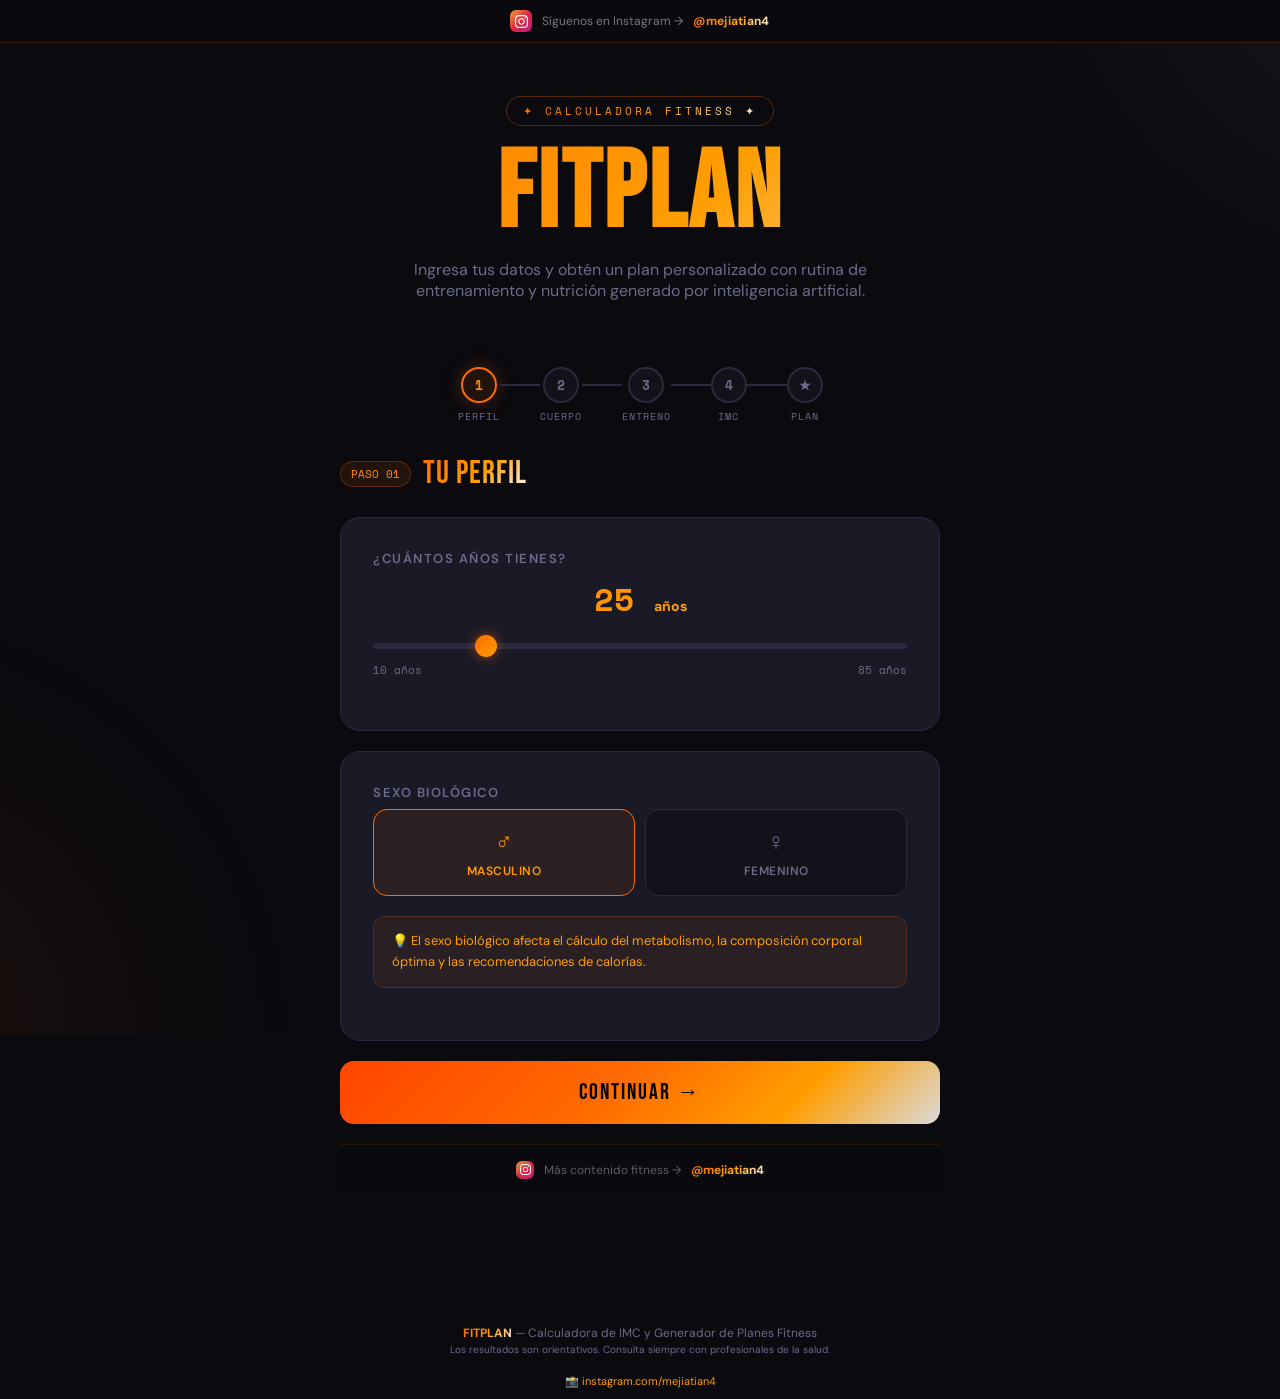
==== index.html @ b9f2307e "index Calculator_index" ====
<!DOCTYPE html>
<html lang="es">
<head>
<meta charset="UTF-8">
<meta name="viewport" content="width=device-width, initial-scale=1.0">
<title>FITPLAN — Tu Plan Personalizado</title>
<link href="https://fonts.googleapis.com/css2?family=Bebas+Neue&family=DM+Sans:wght@300;400;500;600&family=Space+Mono:wght@400;700&display=swap" rel="stylesheet">
<style>
  :root {
    --bg: #0a0a0f;
    --surface: #12121a;
    --card: #1a1a26;
    --border: #2a2a3d;
    --accent: #ff6b00;
    --accent2: #ff9d00;
    --accent3: #ff4500;
    --text: #e8e8f0;
    --muted: #6b6b8a;
    --danger: #ff4757;
    --warn: #ffa502;
    --success: #2ed573;
    --grad: linear-gradient(135deg, #ff6b00 0%, #ff9d00 55%, #ffffff 100%);
    --grad-btn: linear-gradient(135deg, #ff4500 0%, #ff6b00 45%, #ff9d00 75%, rgba(255,255,255,0.85) 100%);
  }
  * { box-sizing: border-box; margin: 0; padding: 0; }
  body {
    font-family: 'DM Sans', sans-serif;
    background: var(--bg);
    color: var(--text);
    min-height: 100vh;
    overflow-x: hidden;
    padding-top: 44px;
  }

  /* FONDO — opción C: difuminado blanco arriba-derecha + naranja abajo-izquierda */
  body::before {
    content: '';
    position: fixed;
    top: -10%; right: -10%;
    width: 550px; height: 550px;
    background: radial-gradient(ellipse at top right, rgba(255,255,255,0.055) 0%, transparent 60%);
    pointer-events: none; z-index: 0;
  }
  body::after {
    content: '';
    position: fixed;
    bottom: -15%; left: -10%;
    width: 500px; height: 500px;
    background: radial-gradient(ellipse at bottom left, rgba(255,107,0,0.08) 0%, transparent 60%);
    pointer-events: none; z-index: 0;
  }

  /* ===== INSTAGRAM BAR FIJA (top) ===== */
  .ig-topbar {
    position: fixed;
    top: 0; left: 0; right: 0;
    z-index: 999;
    display: flex;
    align-items: center;
    justify-content: center;
    gap: 10px;
    padding: 10px 20px;
    background: rgba(10,10,15,0.92);
    border-bottom: 1px solid rgba(255,107,0,0.18);
    backdrop-filter: blur(10px);
    -webkit-backdrop-filter: blur(10px);
  }
  .ig-icon-wrap {
    width: 22px; height: 22px;
    background: linear-gradient(135deg, #f09433 0%, #e6683c 25%, #dc2743 50%, #cc2366 75%, #bc1888 100%);
    border-radius: 6px;
    display: flex; align-items: center; justify-content: center;
    flex-shrink: 0;
  }
  .ig-icon-wrap svg { width: 13px; height: 13px; fill: #fff; }
  .ig-topbar-text { font-size: 12px; color: rgba(255,255,255,0.45); }
  .ig-topbar-handle {
    font-size: 12px; font-weight: 700;
    background: var(--grad);
    -webkit-background-clip: text; -webkit-text-fill-color: transparent; background-clip: text;
    letter-spacing: 0.3px;
    text-decoration: none;
  }
  .ig-topbar-handle:hover { opacity: 0.85; }

  /* ===== HERO ===== */
  .hero {
    text-align: center;
    padding: 52px 20px 36px;
    position: relative; z-index: 1;
  }
  .hero-badge {
    display: inline-block;
    font-family: 'Space Mono', monospace;
    font-size: 11px; letter-spacing: 3px;
    text-transform: uppercase;
    background: var(--grad);
    -webkit-background-clip: text; -webkit-text-fill-color: transparent; background-clip: text;
    border: 1px solid rgba(255,107,0,0.3);
    padding: 6px 16px; border-radius: 20px;
    margin-bottom: 20px;
    animation: fadeIn 0.6s ease;
  }
  .hero h1 {
    font-family: 'Bebas Neue', sans-serif;
    font-size: clamp(64px, 12vw, 108px);
    line-height: 0.9; letter-spacing: 3px;
    background: var(--grad);
    -webkit-background-clip: text; -webkit-text-fill-color: transparent; background-clip: text;
    animation: fadeUp 0.8s ease;
  }
  .hero p {
    color: var(--muted); font-size: 16px;
    margin-top: 16px; max-width: 500px;
    margin-left: auto; margin-right: auto;
    animation: fadeUp 1s ease;
  }

  /* ===== PROGRESS ===== */
  .progress-bar {
    display: flex; justify-content: center; align-items: center;
    gap: 0; padding: 30px 20px; position: relative; z-index: 1;
  }
  .step-item { display: flex; flex-direction: column; align-items: center; gap: 6px; }
  .step-circle {
    width: 36px; height: 36px; border-radius: 50%;
    border: 2px solid var(--border);
    display: flex; align-items: center; justify-content: center;
    font-family: 'Space Mono', monospace; font-size: 13px; font-weight: 700;
    color: var(--muted); transition: all 0.4s ease; background: var(--surface);
  }
  .step-circle.active {
    border-color: #ff6b00; color: #ff8c00;
    background: rgba(255,107,0,0.1);
    box-shadow: 0 0 20px rgba(255,107,0,0.25);
  }
  .step-circle.done {
    border-color: #ff6b00;
    background: linear-gradient(135deg, #ff6b00, #ff9d00);
    color: #000;
  }
  .step-label {
    font-size: 10px; color: var(--muted); text-align: center;
    font-family: 'Space Mono', monospace; letter-spacing: 1px;
    text-transform: uppercase; max-width: 60px;
  }
  .step-line {
    width: 40px; height: 2px; background: var(--border);
    margin-bottom: 22px; transition: background 0.4s ease;
  }
  .step-line.done { background: linear-gradient(90deg, #ff6b00, #ff9d00); }

  /* ===== CONTAINER ===== */
  .container {
    max-width: 640px; margin: 0 auto;
    padding: 0 20px 100px; position: relative; z-index: 1;
  }
  .section { display: none; animation: sectionIn 0.5s ease; }
  .section.active { display: block; }
  @keyframes sectionIn {
    from { opacity: 0; transform: translateY(20px); }
    to { opacity: 1; transform: translateY(0); }
  }

  /* ===== CARD ===== */
  .card {
    background: var(--card); border: 1px solid var(--border);
    border-radius: 20px; padding: 32px; margin-bottom: 20px;
    position: relative; overflow: hidden;
  }
  .card::before {
    content: ''; position: absolute;
    top: 0; left: 0; right: 0; height: 2px;
    background: linear-gradient(90deg, #ff6b00, #ff9d00 70%, rgba(255,255,255,0.5));
    opacity: 0; transition: opacity 0.3s;
  }
  .card:focus-within::before { opacity: 1; }
  .card-title {
    font-family: 'Bebas Neue', sans-serif;
    font-size: 28px; letter-spacing: 1px; margin-bottom: 6px;
    background: var(--grad);
    -webkit-background-clip: text; -webkit-text-fill-color: transparent; background-clip: text;
  }
  .card-sub { font-size: 13px; color: var(--muted); margin-bottom: 24px; }

  /* ===== FORM ===== */
  .form-group { margin-bottom: 20px; }
  label {
    display: block; font-size: 13px; font-weight: 600;
    color: var(--muted); text-transform: uppercase;
    letter-spacing: 1.5px; margin-bottom: 8px;
  }
  input[type="number"], input[type="text"], select {
    width: 100%; background: var(--surface);
    border: 1.5px solid var(--border); border-radius: 12px;
    padding: 14px 18px; font-family: 'DM Sans', sans-serif;
    font-size: 16px; color: var(--text); outline: none; transition: all 0.3s ease;
  }
  input:focus, select:focus {
    border-color: #ff6b00; box-shadow: 0 0 0 4px rgba(255,107,0,0.08);
  }
  input::placeholder { color: var(--muted); }
  select option { background: var(--surface); }

  /* ===== UNIT TOGGLE ===== */
  .unit-toggle {
    display: flex; background: var(--surface);
    border: 1.5px solid var(--border); border-radius: 12px; overflow: hidden;
  }
  .unit-btn {
    flex: 1; padding: 12px; text-align: center; cursor: pointer;
    font-size: 14px; font-weight: 600; color: var(--muted);
    transition: all 0.3s; border: none; background: transparent;
  }
  .unit-btn.active { background: linear-gradient(135deg, #ff6b00, #ff9d00); color: #000; }

  /* ===== RADIO CARDS ===== */
  .radio-grid { display: grid; grid-template-columns: repeat(auto-fit, minmax(120px, 1fr)); gap: 10px; }
  .radio-card { cursor: pointer; position: relative; }
  .radio-card input { display: none; }
  .radio-label {
    display: flex; flex-direction: column; align-items: center;
    gap: 6px; padding: 16px 10px; background: var(--surface);
    border: 1.5px solid var(--border); border-radius: 14px;
    font-size: 12px; font-weight: 600; text-align: center;
    color: var(--muted); cursor: pointer; transition: all 0.3s;
    text-transform: uppercase; letter-spacing: 0.5px;
  }
  .radio-label .icon { font-size: 24px; }
  .radio-card input:checked + .radio-label {
    border-color: #ff6b00; background: rgba(255,107,0,0.08); color: #ff9d00;
  }

  /* ===== SLIDER ===== */
  input[type="range"] {
    -webkit-appearance: none; width: 100%; height: 6px;
    border-radius: 3px; background: var(--border); outline: none; padding: 0;
  }
  input[type="range"]::-webkit-slider-thumb {
    -webkit-appearance: none; width: 22px; height: 22px;
    border-radius: 50%;
    background: linear-gradient(135deg, #ff6b00, #ff9d00);
    cursor: pointer;
    box-shadow: 0 0 12px rgba(255,107,0,0.5);
  }
  .slider-value {
    text-align: center; font-family: 'Space Mono', monospace;
    font-size: 32px; font-weight: 700; margin-bottom: 10px;
    background: var(--grad);
    -webkit-background-clip: text; -webkit-text-fill-color: transparent; background-clip: text;
  }
  .slider-unit { font-size: 14px; color: var(--muted); font-family: 'DM Sans', sans-serif; }
  .slider-labels {
    display: flex; justify-content: space-between;
    font-size: 11px; color: var(--muted); margin-top: 8px;
    font-family: 'Space Mono', monospace;
  }

  /* ===== BUTTONS ===== */
  .btn {
    display: block; width: 100%; padding: 18px; border: none;
    border-radius: 14px; font-family: 'Bebas Neue', sans-serif;
    font-size: 22px; letter-spacing: 2px; cursor: pointer; transition: all 0.3s ease;
  }
  .btn-primary { background: var(--grad-btn); color: #000; }
  .btn-primary:hover { transform: translateY(-2px); box-shadow: 0 10px 40px rgba(255,107,0,0.35); }
  .btn-secondary {
    background: transparent; border: 1.5px solid var(--border);
    color: var(--muted); font-size: 16px; margin-top: 10px;
  }
  .btn-secondary:hover { border-color: #ff6b00; color: #ff9d00; }
  .btn-copy { background: var(--grad-btn); color: #000; font-size: 20px; padding: 20px; }
  .btn-copy:hover { transform: translateY(-2px); box-shadow: 0 10px 40px rgba(255,107,0,0.35); }

  /* ===== IMC ===== */
  .imc-display { text-align: center; padding: 30px 0; }
  .imc-number {
    font-family: 'Bebas Neue', sans-serif; font-size: 96px; line-height: 1; letter-spacing: 2px;
    background: var(--grad);
    -webkit-background-clip: text; -webkit-text-fill-color: transparent; background-clip: text;
  }
  .imc-label {
    font-size: 16px; font-weight: 600; margin-top: 6px;
    padding: 8px 20px; border-radius: 20px; display: inline-block;
  }
  .imc-label.bajo { background: rgba(255,255,255,0.08); color: rgba(255,255,255,0.8); }
  .imc-label.normal { background: rgba(46,213,115,0.15); color: var(--success); }
  .imc-label.sobrepeso { background: rgba(255,165,2,0.15); color: var(--warn); }
  .imc-label.obesidad1 { background: rgba(255,71,87,0.15); color: var(--danger); }
  .imc-label.obesidad2 { background: rgba(255,0,50,0.2); color: #ff1744; }
  .imc-bar-wrap { margin: 20px 0; position: relative; }
  .imc-bar {
    height: 14px; border-radius: 7px;
    background: linear-gradient(90deg, #ffffff 0%, #2ed573 22%, #ffa502 44%, #ff4757 66%, #c0392b 100%);
    position: relative;
  }
  .imc-pointer {
    position: absolute; top: -8px;
    width: 30px; height: 30px; background: #fff;
    border-radius: 50%; border: 3px solid #ff6b00;
    transform: translateX(-50%);
    box-shadow: 0 4px 15px rgba(255,107,0,0.5);
    transition: left 0.8s cubic-bezier(0.34,1.56,0.64,1);
  }
  .imc-bar-labels {
    display: flex; justify-content: space-between;
    margin-top: 10px; font-size: 10px; color: var(--muted);
    font-family: 'Space Mono', monospace;
  }

  /* ===== STATS ===== */
  .stats-grid { display: grid; grid-template-columns: repeat(2, 1fr); gap: 14px; margin: 20px 0; }
  .stat-card {
    background: var(--surface); border: 1px solid var(--border);
    border-radius: 14px; padding: 16px; text-align: center;
  }
  .stat-value {
    font-family: 'Space Mono', monospace; font-size: 22px; font-weight: 700;
    background: var(--grad);
    -webkit-background-clip: text; -webkit-text-fill-color: transparent; background-clip: text;
  }
  .stat-label { font-size: 11px; color: var(--muted); text-transform: uppercase; letter-spacing: 1px; margin-top: 4px; }

  /* ===== CHIPS ===== */
  .profile-chips { display: flex; flex-wrap: wrap; gap: 8px; margin: 16px 0; }
  .chip {
    background: rgba(255,107,0,0.08); border: 1px solid rgba(255,107,0,0.25);
    border-radius: 20px; padding: 6px 14px; font-size: 12px;
    color: #ff9d00; font-family: 'Space Mono', monospace;
  }

  /* ===== PROMPT BOX ===== */
  .prompt-box {
    background: #0d0d14; border: 1.5px solid var(--border);
    border-radius: 16px; padding: 24px;
    font-family: 'Space Mono', monospace; font-size: 12px;
    line-height: 1.8; color: #a0a0c0; white-space: pre-wrap;
    word-break: break-word; max-height: 400px; overflow-y: auto;
  }
  .prompt-box::-webkit-scrollbar { width: 4px; }
  .prompt-box::-webkit-scrollbar-track { background: transparent; }
  .prompt-box::-webkit-scrollbar-thumb { background: var(--border); border-radius: 2px; }
  .prompt-highlight { color: #ff9d00; font-weight: 700; }
  .prompt-section { color: rgba(255,255,255,0.5); }

  /* ===== TOAST ===== */
  .copy-toast {
    display: none; text-align: center; padding: 12px;
    background: rgba(255,107,0,0.1); border: 1px solid rgba(255,107,0,0.3);
    border-radius: 10px; color: #ff9d00; font-size: 14px;
    font-weight: 600; margin-top: 12px;
  }

  /* ===== MISC ===== */
  .divider { height: 1px; background: var(--border); margin: 20px 0; }
  .alert { border-radius: 12px; padding: 14px 18px; font-size: 13px; margin-top: 16px; line-height: 1.6; }
  .alert-info { background: rgba(255,107,0,0.07); border: 1px solid rgba(255,107,0,0.2); color: #ff9d00; }
  .alert-warn { background: rgba(255,165,2,0.08); border: 1px solid rgba(255,165,2,0.2); color: var(--warn); }
  .section-header { display: flex; align-items: center; gap: 12px; margin-bottom: 24px; }
  .section-num {
    font-family: 'Space Mono', monospace; font-size: 11px; color: #ff8c00;
    background: rgba(255,107,0,0.1); border: 1px solid rgba(255,107,0,0.25);
    padding: 4px 10px; border-radius: 20px; white-space: nowrap;
  }
  .section-title {
    font-family: 'Bebas Neue', sans-serif; font-size: 32px; letter-spacing: 1px;
    background: var(--grad);
    -webkit-background-clip: text; -webkit-text-fill-color: transparent; background-clip: text;
  }

  /* ===== INSTAGRAM FOOTER ===== */
  .ig-footer {
    display: flex; align-items: center; justify-content: center; gap: 10px;
    padding: 16px 20px;
    background: rgba(10,10,15,0.9);
    border-top: 1px solid rgba(255,107,0,0.12);
    margin-top: 20px;
  }
  .ig-footer-text { font-size: 12px; color: rgba(255,255,255,0.35); }
  .ig-footer-handle {
    font-size: 12px; font-weight: 700; text-decoration: none;
    background: var(--grad);
    -webkit-background-clip: text; -webkit-text-fill-color: transparent; background-clip: text;
  }
  .ig-footer-handle:hover { opacity: 0.8; }

  /* ===== FOOTER ===== */
  footer {
    text-align: center; padding: 30px 20px 10px; color: var(--muted);
    font-size: 12px; position: relative; z-index: 1;
  }

  /* ===== ANIMATIONS ===== */
  @keyframes fadeIn { from { opacity:0; } to { opacity:1; } }
  @keyframes fadeUp { from { opacity:0; transform: translateY(20px); } to { opacity:1; transform: translateY(0); } }

  /* ===== RESPONSIVE ===== */
  @media (max-width: 480px) {
    .card { padding: 20px; }
    .radio-grid { grid-template-columns: repeat(2, 1fr); }
    .stats-grid { grid-template-columns: repeat(2, 1fr); }
    .imc-number { font-size: 72px; }
    .step-line { width: 24px; }
  }
</style>
</head>
<body>

<!-- INSTAGRAM TOP BAR FIJA -->
<div class="ig-topbar">
  <div class="ig-icon-wrap">
    <svg viewBox="0 0 24 24"><path d="M12 2.163c3.204 0 3.584.012 4.85.07 3.252.148 4.771 1.691 4.919 4.919.058 1.265.069 1.645.069 4.849 0 3.205-.012 3.584-.069 4.849-.149 3.225-1.664 4.771-4.919 4.919-1.266.058-1.644.07-4.85.07-3.204 0-3.584-.012-4.849-.07-3.26-.149-4.771-1.699-4.919-4.92-.058-1.265-.07-1.644-.07-4.849 0-3.204.013-3.583.07-4.849.149-3.227 1.664-4.771 4.919-4.919 1.266-.057 1.645-.069 4.849-.069zm0-2.163c-3.259 0-3.667.014-4.947.072-4.358.2-6.78 2.618-6.98 6.98-.059 1.281-.073 1.689-.073 4.948 0 3.259.014 3.668.072 4.948.2 4.358 2.618 6.78 6.98 6.98 1.281.058 1.689.072 4.948.072 3.259 0 3.668-.014 4.948-.072 4.354-.2 6.782-2.618 6.979-6.98.059-1.28.073-1.689.073-4.948 0-3.259-.014-3.667-.072-4.947-.196-4.354-2.617-6.78-6.979-6.98-1.281-.059-1.69-.073-4.949-.073zm0 5.838c-3.403 0-6.162 2.759-6.162 6.162s2.759 6.163 6.162 6.163 6.162-2.759 6.162-6.163c0-3.403-2.759-6.162-6.162-6.162zm0 10.162c-2.209 0-4-1.79-4-4 0-2.209 1.791-4 4-4s4 1.791 4 4c0 2.21-1.791 4-4 4zm6.406-11.845c-.796 0-1.441.645-1.441 1.44s.645 1.44 1.441 1.44c.795 0 1.439-.645 1.439-1.44s-.644-1.44-1.439-1.44z"/></svg>
  </div>
  <span class="ig-topbar-text">Síguenos en Instagram →</span>
  <a href="https://www.instagram.com/mejiatian4" target="_blank" rel="noopener" class="ig-topbar-handle">@mejiatian4</a>
</div>

<!-- HERO -->
<div class="hero">
  <div class="hero-badge">✦ Calculadora Fitness ✦</div>
  <h1>FITPLAN</h1>
  <p>Ingresa tus datos y obtén un plan personalizado con rutina de entrenamiento y nutrición generado por inteligencia artificial.</p>
</div>

<!-- PROGRESS -->
<div class="progress-bar" id="progressBar">
  <div class="step-item">
    <div class="step-circle active" id="sc1">1</div>
    <div class="step-label">Perfil</div>
  </div>
  <div class="step-line" id="sl1"></div>
  <div class="step-item">
    <div class="step-circle" id="sc2">2</div>
    <div class="step-label">Cuerpo</div>
  </div>
  <div class="step-line" id="sl2"></div>
  <div class="step-item">
    <div class="step-circle" id="sc3">3</div>
    <div class="step-label">Entreno</div>
  </div>
  <div class="step-line" id="sl3"></div>
  <div class="step-item">
    <div class="step-circle" id="sc4">4</div>
    <div class="step-label">IMC</div>
  </div>
  <div class="step-line" id="sl4"></div>
  <div class="step-item">
    <div class="step-circle" id="sc5">★</div>
    <div class="step-label">Plan</div>
  </div>
</div>

<div class="container">

  <!-- SECCIÓN 1: PERFIL -->
  <div class="section active" id="sec1">
    <div class="section-header">
      <span class="section-num">PASO 01</span>
      <span class="section-title">Tu Perfil</span>
    </div>
    <div class="card">
      <div class="form-group">
        <label>¿Cuántos años tienes?</label>
        <div class="slider-value" id="ageDisplay">25 <span class="slider-unit">años</span></div>
        <input type="range" id="ageSlider" min="10" max="85" value="25" oninput="updateSlider('age')">
        <div class="slider-labels"><span>10 años</span><span>85 años</span></div>
      </div>
    </div>
    <div class="card">
      <div class="form-group">
        <label>Sexo Biológico</label>
        <div class="radio-grid">
          <label class="radio-card">
            <input type="radio" name="sexo" value="masculino" checked>
            <div class="radio-label"><span class="icon">♂</span>Masculino</div>
          </label>
          <label class="radio-card">
            <input type="radio" name="sexo" value="femenino">
            <div class="radio-label"><span class="icon">♀</span>Femenino</div>
          </label>
        </div>
        <div class="alert alert-info" style="margin-top:12px;">
          💡 El sexo biológico afecta el cálculo del metabolismo, la composición corporal óptima y las recomendaciones de calorías.
        </div>
      </div>
    </div>
    <button class="btn btn-primary" onclick="goTo(2)">CONTINUAR →</button>
    <div class="ig-footer">
      <div class="ig-icon-wrap" style="width:18px;height:18px;">
        <svg viewBox="0 0 24 24" style="width:11px;height:11px;fill:#fff;"><path d="M12 2.163c3.204 0 3.584.012 4.85.07 3.252.148 4.771 1.691 4.919 4.919.058 1.265.069 1.645.069 4.849 0 3.205-.012 3.584-.069 4.849-.149 3.225-1.664 4.771-4.919 4.919-1.266.058-1.644.07-4.85.07-3.204 0-3.584-.012-4.849-.07-3.26-.149-4.771-1.699-4.919-4.92-.058-1.265-.07-1.644-.07-4.849 0-3.204.013-3.583.07-4.849.149-3.227 1.664-4.771 4.919-4.919 1.266-.057 1.645-.069 4.849-.069zm0-2.163c-3.259 0-3.667.014-4.947.072-4.358.2-6.78 2.618-6.98 6.98-.059 1.281-.073 1.689-.073 4.948 0 3.259.014 3.668.072 4.948.2 4.358 2.618 6.78 6.98 6.98 1.281.058 1.689.072 4.948.072 3.259 0 3.668-.014 4.948-.072 4.354-.2 6.782-2.618 6.979-6.98.059-1.28.073-1.689.073-4.948 0-3.259-.014-3.667-.072-4.947-.196-4.354-2.617-6.78-6.979-6.98-1.281-.059-1.69-.073-4.949-.073zm0 5.838c-3.403 0-6.162 2.759-6.162 6.162s2.759 6.163 6.162 6.163 6.162-2.759 6.162-6.163c0-3.403-2.759-6.162-6.162-6.162zm0 10.162c-2.209 0-4-1.79-4-4 0-2.209 1.791-4 4-4s4 1.791 4 4c0 2.21-1.791 4-4 4zm6.406-11.845c-.796 0-1.441.645-1.441 1.44s.645 1.44 1.441 1.44c.795 0 1.439-.645 1.439-1.44s-.644-1.44-1.439-1.44z"/></svg>
      </div>
      <span class="ig-footer-text">Más contenido fitness →</span>
      <a href="https://www.instagram.com/mejiatian4" target="_blank" rel="noopener" class="ig-footer-handle">@mejiatian4</a>
    </div>
  </div>

  <!-- SECCIÓN 2: CUERPO -->
  <div class="section" id="sec2">
    <div class="section-header">
      <span class="section-num">PASO 02</span>
      <span class="section-title">Tu Cuerpo</span>
    </div>
    <div class="card">
      <div class="card-title">Estatura</div>
      <div class="card-sub">¿Cuánto mides?</div>
      <div class="unit-toggle" style="margin-bottom:20px;">
        <button class="unit-btn active" id="cmBtn" onclick="setHeightUnit('cm')">Centímetros</button>
        <button class="unit-btn" id="ftBtn" onclick="setHeightUnit('ft')">Pies / Pulgadas</button>
      </div>
      <div id="heightCm">
        <div class="slider-value" id="heightDisplay">170 <span class="slider-unit">cm</span></div>
        <input type="range" id="heightSlider" min="130" max="220" value="170" oninput="updateSlider('height')">
        <div class="slider-labels"><span>1.30 m</span><span>2.20 m</span></div>
      </div>
      <div id="heightFt" style="display:none;">
        <div style="display:flex;gap:12px;">
          <div class="form-group" style="flex:1;">
            <label>Pies</label>
            <input type="number" id="feetInput" min="4" max="7" value="5" oninput="convertFtToCm()">
          </div>
          <div class="form-group" style="flex:1;">
            <label>Pulgadas</label>
            <input type="number" id="inchesInput" min="0" max="11" value="7" oninput="convertFtToCm()">
          </div>
        </div>
        <div style="text-align:center;color:#ff9d00;font-family:'Space Mono',monospace;font-size:14px;" id="ftConversion">≈ 170 cm</div>
      </div>
    </div>
    <div class="card">
      <div class="card-title">Peso</div>
      <div class="card-sub">¿Cuánto pesas?</div>
      <div class="unit-toggle" style="margin-bottom:20px;">
        <button class="unit-btn active" id="kgBtn" onclick="setWeightUnit('kg')">Kilogramos</button>
        <button class="unit-btn" id="lbBtn" onclick="setWeightUnit('lb')">Libras</button>
      </div>
      <div class="slider-value" id="weightDisplay">70 <span class="slider-unit" id="weightUnitLabel">kg</span></div>
      <input type="range" id="weightSlider" min="30" max="200" value="70" oninput="updateSlider('weight')">
      <div class="slider-labels" id="weightLabels"><span>30 kg</span><span>200 kg</span></div>
    </div>
    <div class="card">
      <div class="card-title">Somatotipo</div>
      <div class="card-sub">¿Cómo describirías tu tipo de cuerpo naturalmente?</div>
      <div class="radio-grid" style="grid-template-columns:repeat(3,1fr);">
        <label class="radio-card">
          <input type="radio" name="somato" value="ectomorfo" checked>
          <div class="radio-label"><span class="icon">🏃</span>Ectomorfo<span style="font-size:9px;font-weight:400;color:#555;margin-top:2px;">Delgado, difícil ganar peso</span></div>
        </label>
        <label class="radio-card">
          <input type="radio" name="somato" value="mesomorfo">
          <div class="radio-label"><span class="icon">💪</span>Mesomorfo<span style="font-size:9px;font-weight:400;color:#555;margin-top:2px;">Atlético, músculos definidos</span></div>
        </label>
        <label class="radio-card">
          <input type="radio" name="somato" value="endomorfo">
          <div class="radio-label"><span class="icon">🏋️</span>Endomorfo<span style="font-size:9px;font-weight:400;color:#555;margin-top:2px;">Tendencia a ganar grasa</span></div>
        </label>
      </div>
      <div class="alert alert-info" style="margin-top:14px;">
        💡 <strong>¿No sabes cuál eres?</strong><br>
        • <strong>Ectomorfo:</strong> eres naturalmente delgado/a, huesos pequeños, difícil ganar músculo.<br>
        • <strong>Mesomorfo:</strong> ganas músculo fácilmente, buena constitución atlética natural.<br>
        • <strong>Endomorfo:</strong> tendencia a acumular grasa, especialmente en abdomen y cadera.
      </div>
    </div>
    <button class="btn btn-primary" onclick="goTo(3)">CONTINUAR →</button>
    <button class="btn btn-secondary" onclick="goTo(1)">← Volver</button>
    <div class="ig-footer">
      <div class="ig-icon-wrap" style="width:18px;height:18px;"><svg viewBox="0 0 24 24" style="width:11px;height:11px;fill:#fff;"><path d="M12 2.163c3.204 0 3.584.012 4.85.07 3.252.148 4.771 1.691 4.919 4.919.058 1.265.069 1.645.069 4.849 0 3.205-.012 3.584-.069 4.849-.149 3.225-1.664 4.771-4.919 4.919-1.266.058-1.644.07-4.85.07-3.204 0-3.584-.012-4.849-.07-3.26-.149-4.771-1.699-4.919-4.92-.058-1.265-.07-1.644-.07-4.849 0-3.204.013-3.583.07-4.849.149-3.227 1.664-4.771 4.919-4.919 1.266-.057 1.645-.069 4.849-.069zm0-2.163c-3.259 0-3.667.014-4.947.072-4.358.2-6.78 2.618-6.98 6.98-.059 1.281-.073 1.689-.073 4.948 0 3.259.014 3.668.072 4.948.2 4.358 2.618 6.78 6.98 6.98 1.281.058 1.689.072 4.948.072 3.259 0 3.668-.014 4.948-.072 4.354-.2 6.782-2.618 6.979-6.98.059-1.28.073-1.689.073-4.948 0-3.259-.014-3.667-.072-4.947-.196-4.354-2.617-6.78-6.979-6.98-1.281-.059-1.69-.073-4.949-.073zm0 5.838c-3.403 0-6.162 2.759-6.162 6.162s2.759 6.163 6.162 6.163 6.162-2.759 6.162-6.163c0-3.403-2.759-6.162-6.162-6.162zm0 10.162c-2.209 0-4-1.79-4-4 0-2.209 1.791-4 4-4s4 1.791 4 4c0 2.21-1.791 4-4 4zm6.406-11.845c-.796 0-1.441.645-1.441 1.44s.645 1.44 1.441 1.44c.795 0 1.439-.645 1.439-1.44s-.644-1.44-1.439-1.44z"/></svg></div>
      <span class="ig-footer-text">Más contenido fitness →</span>
      <a href="https://www.instagram.com/mejiatian4" target="_blank" rel="noopener" class="ig-footer-handle">@mejiatian4</a>
    </div>
  </div>

  <!-- SECCIÓN 3: ENTRENAMIENTO -->
  <div class="section" id="sec3">
    <div class="section-header">
      <span class="section-num">PASO 03</span>
      <span class="section-title">Tu Entrenamiento</span>
    </div>
    <div class="card">
      <div class="card-title">Días de Entrenamiento</div>
      <div class="card-sub">¿Cuántos días a la semana entrenas actualmente?</div>
      <div class="slider-value" id="daysDisplay">3 <span class="slider-unit">días/semana</span></div>
      <input type="range" id="daysSlider" min="0" max="6" value="3" step="1" oninput="updateSlider('days')">
      <div class="slider-labels"><span>0 (Sedentario)</span><span>6 días</span></div>
      <div id="daysDescBox" class="alert alert-info" style="margin-top:16px;"></div>
    </div>
    <div class="card">
      <div class="card-title">Objetivo Principal</div>
      <div class="card-sub">¿Qué quieres lograr?</div>
      <div class="radio-grid" style="grid-template-columns:repeat(2,1fr);">
        <label class="radio-card"><input type="radio" name="objetivo" value="perder_grasa" checked><div class="radio-label"><span class="icon">🔥</span>Perder Grasa</div></label>
        <label class="radio-card"><input type="radio" name="objetivo" value="ganar_musculo"><div class="radio-label"><span class="icon">💪</span>Ganar Músculo</div></label>
        <label class="radio-card"><input type="radio" name="objetivo" value="definicion"><div class="radio-label"><span class="icon">⚡</span>Definición</div></label>
        <label class="radio-card"><input type="radio" name="objetivo" value="salud_general"><div class="radio-label"><span class="icon">❤️</span>Salud General</div></label>
        <label class="radio-card"><input type="radio" name="objetivo" value="resistencia"><div class="radio-label"><span class="icon">🏃</span>Resistencia</div></label>
        <label class="radio-card"><input type="radio" name="objetivo" value="fuerza"><div class="radio-label"><span class="icon">🏋️</span>Fuerza Máx.</div></label>
      </div>
    </div>
    <div class="card">
      <div class="card-title">Nivel de Experiencia</div>
      <div class="radio-grid">
        <label class="radio-card"><input type="radio" name="nivel" value="principiante" checked><div class="radio-label"><span class="icon">🌱</span>Principiante<span style="font-size:9px;color:#555;">0–6 meses</span></div></label>
        <label class="radio-card"><input type="radio" name="nivel" value="intermedio"><div class="radio-label"><span class="icon">⚙️</span>Intermedio<span style="font-size:9px;color:#555;">6m – 2 años</span></div></label>
        <label class="radio-card"><input type="radio" name="nivel" value="avanzado"><div class="radio-label"><span class="icon">🏆</span>Avanzado<span style="font-size:9px;color:#555;">2+ años</span></div></label>
      </div>
    </div>
    <div class="card">
      <div class="card-title">Equipamiento Disponible</div>
      <div class="radio-grid" style="grid-template-columns:repeat(3,1fr);">
        <label class="radio-card"><input type="radio" name="equipo" value="gym_completo" checked><div class="radio-label"><span class="icon">🏋️</span>Gym Completo</div></label>
        <label class="radio-card"><input type="radio" name="equipo" value="mancuernas"><div class="radio-label"><span class="icon">🔵</span>Mancuernas</div></label>
        <label class="radio-card"><input type="radio" name="equipo" value="cuerpo"><div class="radio-label"><span class="icon">🤸</span>Sin Equipo</div></label>
      </div>
    </div>
    <button class="btn btn-primary" onclick="calcularIMC()">CALCULAR IMC →</button>
    <button class="btn btn-secondary" onclick="goTo(2)">← Volver</button>
    <div class="ig-footer">
      <div class="ig-icon-wrap" style="width:18px;height:18px;"><svg viewBox="0 0 24 24" style="width:11px;height:11px;fill:#fff;"><path d="M12 2.163c3.204 0 3.584.012 4.85.07 3.252.148 4.771 1.691 4.919 4.919.058 1.265.069 1.645.069 4.849 0 3.205-.012 3.584-.069 4.849-.149 3.225-1.664 4.771-4.919 4.919-1.266.058-1.644.07-4.85.07-3.204 0-3.584-.012-4.849-.07-3.26-.149-4.771-1.699-4.919-4.92-.058-1.265-.07-1.644-.07-4.849 0-3.204.013-3.583.07-4.849.149-3.227 1.664-4.771 4.919-4.919 1.266-.057 1.645-.069 4.849-.069zm0-2.163c-3.259 0-3.667.014-4.947.072-4.358.2-6.78 2.618-6.98 6.98-.059 1.281-.073 1.689-.073 4.948 0 3.259.014 3.668.072 4.948.2 4.358 2.618 6.78 6.98 6.98 1.281.058 1.689.072 4.948.072 3.259 0 3.668-.014 4.948-.072 4.354-.2 6.782-2.618 6.979-6.98.059-1.28.073-1.689.073-4.948 0-3.259-.014-3.667-.072-4.947-.196-4.354-2.617-6.78-6.979-6.98-1.281-.059-1.69-.073-4.949-.073zm0 5.838c-3.403 0-6.162 2.759-6.162 6.162s2.759 6.163 6.162 6.163 6.162-2.759 6.162-6.163c0-3.403-2.759-6.162-6.162-6.162zm0 10.162c-2.209 0-4-1.79-4-4 0-2.209 1.791-4 4-4s4 1.791 4 4c0 2.21-1.791 4-4 4zm6.406-11.845c-.796 0-1.441.645-1.441 1.44s.645 1.44 1.441 1.44c.795 0 1.439-.645 1.439-1.44s-.644-1.44-1.439-1.44z"/></svg></div>
      <span class="ig-footer-text">Más contenido fitness →</span>
      <a href="https://www.instagram.com/mejiatian4" target="_blank" rel="noopener" class="ig-footer-handle">@mejiatian4</a>
    </div>
  </div>

  <!-- SECCIÓN 4: IMC -->
  <div class="section" id="sec4">
    <div class="section-header">
      <span class="section-num">PASO 04</span>
      <span class="section-title">Tu IMC</span>
    </div>
    <div class="card">
      <div class="imc-display">
        <div class="imc-number" id="imcValue">—</div>
        <div class="imc-label" id="imcLabel">—</div>
        <div style="font-size:12px;color:var(--muted);margin-top:8px;" id="imcDesc"></div>
      </div>
      <div class="imc-bar-wrap">
        <div class="imc-bar"><div class="imc-pointer" id="imcPointer" style="left:0%"></div></div>
        <div class="imc-bar-labels">
          <span>Bajo Peso<br>&lt;18.5</span>
          <span>Normal<br>18.5–24.9</span>
          <span>Sobrepeso<br>25–29.9</span>
          <span>Obesidad I<br>30–34.9</span>
          <span>Obesidad II<br>≥35</span>
        </div>
      </div>
    </div>
    <div class="card">
      <div class="card-title">Tu Resumen Físico</div>
      <div class="stats-grid" id="statsGrid"></div>
      <div class="divider"></div>
      <div class="card-sub">Perfil detectado</div>
      <div class="profile-chips" id="profileChips"></div>
      <div class="alert" id="metabolicAlert"></div>
    </div>
    <div class="card">
      <div class="card-title">¿Qué significa tu IMC?</div>
      <div id="imcExplanation" style="font-size:14px;line-height:1.8;color:var(--muted);"></div>
    </div>
    <button class="btn btn-primary" onclick="generarPrompt()">GENERAR MI PLAN ✦</button>
    <button class="btn btn-secondary" onclick="goTo(3)">← Volver</button>
    <div class="ig-footer">
      <div class="ig-icon-wrap" style="width:18px;height:18px;"><svg viewBox="0 0 24 24" style="width:11px;height:11px;fill:#fff;"><path d="M12 2.163c3.204 0 3.584.012 4.85.07 3.252.148 4.771 1.691 4.919 4.919.058 1.265.069 1.645.069 4.849 0 3.205-.012 3.584-.069 4.849-.149 3.225-1.664 4.771-4.919 4.919-1.266.058-1.644.07-4.85.07-3.204 0-3.584-.012-4.849-.07-3.26-.149-4.771-1.699-4.919-4.92-.058-1.265-.07-1.644-.07-4.849 0-3.204.013-3.583.07-4.849.149-3.227 1.664-4.771 4.919-4.919 1.266-.057 1.645-.069 4.849-.069zm0-2.163c-3.259 0-3.667.014-4.947.072-4.358.2-6.78 2.618-6.98 6.98-.059 1.281-.073 1.689-.073 4.948 0 3.259.014 3.668.072 4.948.2 4.358 2.618 6.78 6.98 6.98 1.281.058 1.689.072 4.948.072 3.259 0 3.668-.014 4.948-.072 4.354-.2 6.782-2.618 6.979-6.98.059-1.28.073-1.689.073-4.948 0-3.259-.014-3.667-.072-4.947-.196-4.354-2.617-6.78-6.979-6.98-1.281-.059-1.69-.073-4.949-.073zm0 5.838c-3.403 0-6.162 2.759-6.162 6.162s2.759 6.163 6.162 6.163 6.162-2.759 6.162-6.163c0-3.403-2.759-6.162-6.162-6.162zm0 10.162c-2.209 0-4-1.79-4-4 0-2.209 1.791-4 4-4s4 1.791 4 4c0 2.21-1.791 4-4 4zm6.406-11.845c-.796 0-1.441.645-1.441 1.44s.645 1.44 1.441 1.44c.795 0 1.439-.645 1.439-1.44s-.644-1.44-1.439-1.44z"/></svg></div>
      <span class="ig-footer-text">Más contenido fitness →</span>
      <a href="https://www.instagram.com/mejiatian4" target="_blank" rel="noopener" class="ig-footer-handle">@mejiatian4</a>
    </div>
  </div>

  <!-- SECCIÓN 5: PROMPT -->
  <div class="section" id="sec5">
    <div class="section-header">
      <span class="section-num">PASO 05</span>
      <span class="section-title">Tu Plan</span>
    </div>
    <div class="card">
      <div class="card-title">¡Listo! 🎉</div>
      <div class="card-sub">Copia este prompt y pégalo en cualquier IA (ChatGPT, Claude, Gemini) para obtener tu plan completo en HTML con rutinas de lunes a sábado y nutrición de lunes a domingo.</div>
      <div class="divider"></div>
      <div class="prompt-box" id="promptBox"></div>
      <div class="copy-toast" id="copyToast">✅ ¡Prompt copiado! Ahora pégalo en tu IA favorita.</div>
    </div>
    <button class="btn btn-copy" onclick="copyPrompt()">📋 COPIAR PROMPT COMPLETO</button>
    <div class="card" style="margin-top:20px;">
      <div class="card-title" style="font-size:20px;">📌 ¿Cómo usar este prompt?</div>
      <ol style="padding-left:20px;font-size:14px;line-height:2.2;color:var(--muted);">
        <li>Presiona el botón <strong style="color:var(--text);">COPIAR PROMPT</strong> de arriba.</li>
        <li>Abre <strong style="color:#ff9d00;">ChatGPT, Claude o Gemini</strong> en tu navegador.</li>
        <li>Pega el prompt con <strong style="color:var(--text);">Ctrl+V</strong> y envíalo.</li>
        <li>La IA generará un <strong style="color:#ff9d00;">archivo HTML completo</strong> con tu plan personalizado.</li>
        <li>Guárdalo como <strong style="color:var(--text);">miplan.html</strong> y ábrelo en tu navegador.</li>
      </ol>
      <div class="alert alert-warn" style="margin-top:12px;">
        ⚠️ Este plan es orientativo. Consulta con un médico, nutricionista o entrenador certificado antes de iniciar.
      </div>
    </div>
    <button class="btn btn-secondary" onclick="goTo(1); resetAll()">🔄 Calcular de nuevo</button>
    <div class="ig-footer">
      <div class="ig-icon-wrap" style="width:18px;height:18px;"><svg viewBox="0 0 24 24" style="width:11px;height:11px;fill:#fff;"><path d="M12 2.163c3.204 0 3.584.012 4.85.07 3.252.148 4.771 1.691 4.919 4.919.058 1.265.069 1.645.069 4.849 0 3.205-.012 3.584-.069 4.849-.149 3.225-1.664 4.771-4.919 4.919-1.266.058-1.644.07-4.85.07-3.204 0-3.584-.012-4.849-.07-3.26-.149-4.771-1.699-4.919-4.92-.058-1.265-.07-1.644-.07-4.849 0-3.204.013-3.583.07-4.849.149-3.227 1.664-4.771 4.919-4.919 1.266-.057 1.645-.069 4.849-.069zm0-2.163c-3.259 0-3.667.014-4.947.072-4.358.2-6.78 2.618-6.98 6.98-.059 1.281-.073 1.689-.073 4.948 0 3.259.014 3.668.072 4.948.2 4.358 2.618 6.78 6.98 6.98 1.281.058 1.689.072 4.948.072 3.259 0 3.668-.014 4.948-.072 4.354-.2 6.782-2.618 6.979-6.98.059-1.28.073-1.689.073-4.948 0-3.259-.014-3.667-.072-4.947-.196-4.354-2.617-6.78-6.979-6.98-1.281-.059-1.69-.073-4.949-.073zm0 5.838c-3.403 0-6.162 2.759-6.162 6.162s2.759 6.163 6.162 6.163 6.162-2.759 6.162-6.163c0-3.403-2.759-6.162-6.162-6.162zm0 10.162c-2.209 0-4-1.79-4-4 0-2.209 1.791-4 4-4s4 1.791 4 4c0 2.21-1.791 4-4 4zm6.406-11.845c-.796 0-1.441.645-1.441 1.44s.645 1.44 1.441 1.44c.795 0 1.439-.645 1.439-1.44s-.644-1.44-1.439-1.44z"/></svg></div>
      <span class="ig-footer-text">Síguenos →</span>
      <a href="https://www.instagram.com/mejiatian4" target="_blank" rel="noopener" class="ig-footer-handle">@mejiatian4</a>
    </div>
  </div>

</div>

<footer>
  <strong style="background:var(--grad);-webkit-background-clip:text;-webkit-text-fill-color:transparent;background-clip:text;">FITPLAN</strong> — Calculadora de IMC y Generador de Planes Fitness<br>
  <span style="font-size:10px;">Los resultados son orientativos. Consulta siempre con profesionales de la salud.</span><br><br>
  <a href="https://www.instagram.com/mejiatian4" target="_blank" rel="noopener" style="color:#ff9d00;font-size:11px;text-decoration:none;">📸 instagram.com/mejiatian4</a>
</footer>

<script>
let st = {
  age:25, height:170, weight:70, sexo:'masculino',
  somato:'ectomorfo', dias:3, objetivo:'perder_grasa',
  nivel:'principiante', equipo:'gym_completo',
  heightUnit:'cm', weightUnit:'kg',
  _imc:0, _cat:'', _tdee:0, _pesoIdeal:0, _grasaEst:0, _peso:70, _prompt:''
};

function goTo(step) {
  document.querySelectorAll('.section').forEach(s => s.classList.remove('active'));
  document.getElementById('sec' + step).classList.add('active');
  updateProgress(step);
  window.scrollTo({ top: 0, behavior: 'smooth' });
}

function updateProgress(step) {
  for (let i = 1; i <= 5; i++) {
    const c = document.getElementById('sc' + i);
    c.classList.remove('active','done');
    if (i < step) { c.classList.add('done'); c.textContent = '✓'; }
    else if (i === step) { c.classList.add('active'); c.textContent = i === 5 ? '★' : i; }
    else c.textContent = i === 5 ? '★' : i;
    if (i < 5) document.getElementById('sl' + i).classList.toggle('done', i < step);
  }
}

function updateSlider(type) {
  if (type === 'age') {
    st.age = +document.getElementById('ageSlider').value;
    document.getElementById('ageDisplay').innerHTML = st.age + ' <span class="slider-unit">años</span>';
  }
  if (type === 'height') {
    st.height = +document.getElementById('heightSlider').value;
    document.getElementById('heightDisplay').innerHTML = st.height + ' <span class="slider-unit">cm</span>';
  }
  if (type === 'weight') {
    const raw = +document.getElementById('weightSlider').value;
    st.weight = raw;
    document.getElementById('weightDisplay').innerHTML = raw + ' <span class="slider-unit" id="weightUnitLabel">' + st.weightUnit + '</span>';
  }
  if (type === 'days') {
    st.dias = +document.getElementById('daysSlider').value;
    document.getElementById('daysDisplay').innerHTML = st.dias + ' <span class="slider-unit">días/semana</span>';
    updateDaysDesc();
  }
}

function updateDaysDesc() {
  const d = ['😴 Sedentario — No realizas actividad física regular.','🚶 Muy ligero — Algo de movimiento 1 vez/semana.','🚴 Ligero — Actividad moderada 2 veces por semana.','⚡ Moderado — Entrenas regularmente 3 veces/semana.','💪 Activo — Entrenamiento frecuente, buen hábito.','🔥 Muy Activo — Entrenamiento intenso casi todos los días.','🏆 Atlético — Entrenamiento diario de alta intensidad.'];
  document.getElementById('daysDescBox').textContent = d[st.dias];
}

function setHeightUnit(unit) {
  st.heightUnit = unit;
  document.getElementById('cmBtn').classList.toggle('active', unit==='cm');
  document.getElementById('ftBtn').classList.toggle('active', unit==='ft');
  document.getElementById('heightCm').style.display = unit==='cm' ? 'block' : 'none';
  document.getElementById('heightFt').style.display = unit==='ft' ? 'block' : 'none';
}

function convertFtToCm() {
  const ft = +document.getElementById('feetInput').value || 0;
  const inc = +document.getElementById('inchesInput').value || 0;
  st.height = Math.round((ft * 30.48) + (inc * 2.54));
  document.getElementById('ftConversion').textContent = '≈ ' + st.height + ' cm';
}

function setWeightUnit(unit) {
  st.weightUnit = unit;
  document.getElementById('kgBtn').classList.toggle('active', unit==='kg');
  document.getElementById('lbBtn').classList.toggle('active', unit==='lb');
  const slider = document.getElementById('weightSlider');
  if (unit === 'lb') {
    slider.min = 66; slider.max = 440;
    slider.value = Math.round(st.weight * 2.205);
    document.getElementById('weightLabels').innerHTML = '<span>66 lb</span><span>440 lb</span>';
  } else {
    slider.min = 30; slider.max = 200;
    slider.value = st.weight <= 200 ? st.weight : Math.round(st.weight / 2.205);
    document.getElementById('weightLabels').innerHTML = '<span>30 kg</span><span>200 kg</span>';
  }
  updateSlider('weight');
}

function getWeightKg() {
  const raw = +document.getElementById('weightSlider').value;
  return st.weightUnit === 'lb' ? raw / 2.205 : raw;
}

function calcularIMC() {
  st.sexo = document.querySelector('[name="sexo"]:checked').value;
  st.somato = document.querySelector('[name="somato"]:checked').value;
  st.objetivo = document.querySelector('[name="objetivo"]:checked').value;
  st.nivel = document.querySelector('[name="nivel"]:checked').value;
  st.equipo = document.querySelector('[name="equipo"]:checked').value;

  const peso = getWeightKg();
  const talla = st.height / 100;
  const imc = peso / (talla * talla);
  const imcR = Math.round(imc * 10) / 10;

  let tmb;
  if (st.sexo === 'masculino') tmb = 88.362 + (13.397*peso) + (4.799*st.height) - (5.677*st.age);
  else tmb = 447.593 + (9.247*peso) + (3.098*st.height) - (4.330*st.age);

  const factors = [1.2,1.375,1.375,1.55,1.725,1.725,1.9];
  const tdee = Math.round(tmb * factors[st.dias]);

  let pi;
  if (st.sexo === 'masculino') pi = Math.round(50 + 2.3*((st.height - 152.4)/2.54));
  else pi = Math.round(45.5 + 2.3*((st.height - 152.4)/2.54));

  const gc = Math.round((1.20*imc) + (0.23*st.age) - (10.8*(st.sexo==='masculino'?1:0)) - 5.4);

  let cat, cls, desc;
  if (imc < 18.5) { cat='Bajo Peso'; cls='bajo'; desc='Tu peso está por debajo del rango saludable para tu estatura.'; }
  else if (imc < 25) { cat='Peso Normal ✓'; cls='normal'; desc='¡Excelente! Tu peso está dentro del rango saludable.'; }
  else if (imc < 30) { cat='Sobrepeso'; cls='sobrepeso'; desc='Tu peso supera levemente el rango saludable recomendado.'; }
  else if (imc < 35) { cat='Obesidad Grado I'; cls='obesidad1'; desc='Es importante tomar acción para mejorar tu salud.'; }
  else { cat='Obesidad Grado II'; cls='obesidad2'; desc='Se recomienda atención médica profesional urgente.'; }

  const pct = Math.min(100, Math.max(0, ((imc-15)/25)*100));

  document.getElementById('imcValue').textContent = imcR;
  document.getElementById('imcLabel').className = 'imc-label ' + cls;
  document.getElementById('imcLabel').textContent = cat;
  document.getElementById('imcDesc').textContent = desc;
  setTimeout(() => { document.getElementById('imcPointer').style.left = pct + '%'; }, 300);

  document.getElementById('statsGrid').innerHTML = [
    {v: imcR, l:'Índice de Masa Corporal'},
    {v: tdee+' kcal', l:'Calorías Mantenimiento'},
    {v: pi+' kg', l:'Peso Ideal Estimado'},
    {v: Math.max(0,gc)+'%', l:'Grasa Corporal Est.'}
  ].map(s=>`<div class="stat-card"><div class="stat-value">${s.v}</div><div class="stat-label">${s.l}</div></div>`).join('');

  const oL={perder_grasa:'🔥 Perder Grasa',ganar_musculo:'💪 Ganar Músculo',definicion:'⚡ Definición',salud_general:'❤️ Salud General',resistencia:'🏃 Resistencia',fuerza:'🏋️ Fuerza'};
  const eL={gym_completo:'🏋️ Gym',mancuernas:'🔵 Mancuernas',cuerpo:'🤸 Sin equipo'};
  const nL={principiante:'🌱 Principiante',intermedio:'⚙️ Intermedio',avanzado:'🏆 Avanzado'};
  const soL={ectomorfo:'🏃 Ectomorfo',mesomorfo:'💪 Mesomorfo',endomorfo:'🏋️ Endomorfo'};
  const dL=['😴 Sedentario','🚶 1d/sem','🚴 2d/sem','⚡ 3d/sem','💪 4d/sem','🔥 5d/sem','🏆 6d/sem'];

  document.getElementById('profileChips').innerHTML = [
    st.sexo==='masculino'?'♂ Masculino':'♀ Femenino',
    st.age+' años', st.height+' cm', Math.round(peso)+' kg',
    soL[st.somato], dL[st.dias], oL[st.objetivo], nL[st.nivel], eL[st.equipo]
  ].map(c=>`<span class="chip">${c}</span>`).join('');

  let am='', ac='alert-info';
  if (imc < 18.5) { am='⚠️ Con bajo peso, enfócate en ganar masa muscular con superávit calórico y entrenamiento de fuerza progresivo.'; }
  else if (cls==='normal') { am='✅ ¡Estás en el rango ideal! Tu plan optimizará tu composición corporal según tu objetivo.'; }
  else { am='⚠️ Con IMC elevado, el plan priorizará pérdida de grasa con déficit calórico moderado y ejercicio cardiovascular.'; ac='alert-warn'; }
  const ael = document.getElementById('metabolicAlert');
  ael.className = 'alert ' + ac;
  ael.textContent = am;

  const exps = {
    bajo:`Con un IMC de ${imcR}, estás por debajo del peso saludable. Puede indicar déficit nutricional o masa muscular baja. Tu plan se enfocará en aumentar calorías con alimentos de calidad y entrenamiento de fuerza progresivo. Calorías de mantenimiento: ${tdee} kcal/día.`,
    normal:`¡Felicitaciones! Con un IMC de ${imcR} estás en el rango óptimo. Podemos mejorar tu composición (más músculo, menos grasa) según tu objetivo específico. Calorías de mantenimiento: ${tdee} kcal/día.`,
    sobrepeso:`Con un IMC de ${imcR}, estás en sobrepeso. Un déficit de 300-500 kcal/día con ejercicio es la estrategia más efectiva y sostenible. Calorías de mantenimiento: ${tdee} kcal/día.`,
    obesidad1:`Con un IMC de ${imcR} (Obesidad Grado I), es fundamental cambiar hábitos. Ejercicio aeróbico combinado con fuerza y dieta hipocalórica puede generar resultados en 3-6 meses. Calorías de mantenimiento: ${tdee} kcal/día.`,
    obesidad2:`Con un IMC de ${imcR}, consulta con un médico antes de iniciar cualquier programa. El ejercicio de bajo impacto (caminata, natación, bicicleta estacionaria) es el punto de inicio más seguro. Calorías de mantenimiento: ${tdee} kcal/día.`
  };
  document.getElementById('imcExplanation').textContent = exps[cls] || exps.normal;

  st._imc = imcR; st._cat = cat; st._tdee = tdee;
  st._pesoIdeal = pi; st._grasaEst = Math.max(0,gc); st._peso = Math.round(peso);
  goTo(4);
}

function generarPrompt() {
  const oL={perder_grasa:'pérdida de grasa corporal',ganar_musculo:'ganancia de masa muscular',definicion:'definición y tonificación muscular',salud_general:'salud general y bienestar integral',resistencia:'resistencia cardiovascular y aeróbica',fuerza:'desarrollo de fuerza máxima'};
  const nL={principiante:'principiante (0 a 6 meses de experiencia)',intermedio:'intermedio (6 meses a 2 años de experiencia)',avanzado:'avanzado (más de 2 años de entrenamiento constante)'};
  const eL={gym_completo:'gimnasio completo con máquinas, barras olímpicas, pesas libres y poleas',mancuernas:'mancuernas y pesas libres en casa o gym básico',cuerpo:'solo peso corporal (calistenia), sin equipamiento adicional'};
  const sL={ectomorfo:'ectomorfo — metabolismo muy rápido, estructura ósea pequeña, dificultad para ganar peso y músculo',mesomorfo:'mesomorfo — respuesta muscular rápida, buena constitución atlética natural, facilidad para ganar músculo',endomorfo:'endomorfo — metabolismo más lento, tendencia a acumular grasa especialmente en abdomen y caderas'};
  const dL=['sedentario (no realiza actividad física)','1 día a la semana','2 días a la semana','3 días a la semana','4 días a la semana','5 días a la semana','6 días a la semana'];

  let calObj = st._tdee;
  if (st.objetivo==='perder_grasa') calObj = st._tdee - 400;
  if (st.objetivo==='ganar_musculo') calObj = st._tdee + 300;
  if (st._imc >= 30 && st.objetivo !== 'ganar_musculo') calObj = st._tdee - 500;
  calObj = Math.max(1200, calObj);

  let pm = 2.0;
  if (st.objetivo==='ganar_musculo') pm = 2.2;
  if (st.objetivo==='perder_grasa') pm = 2.4;
  const prot = Math.round(st._peso * pm);
  const carbs = Math.round((calObj * 0.40) / 4);
  const grasas = Math.round((calObj * 0.25) / 9);

  const prompt = `Eres un experto certificado en fitness, entrenamiento personalizado y nutrición deportiva. Crea un archivo HTML completo, visualmente impresionante, moderno, responsivo y totalmente funcional que contenga el plan de entrenamiento semanal y el plan nutricional personalizado para la siguiente persona. El archivo debe ser autocontenido (todo en un solo .html sin dependencias externas excepto Google Fonts).

═══════════════════════════════════════════
📊 DATOS PERSONALES Y FÍSICOS COMPLETOS
═══════════════════════════════════════════
• Edad: ${st.age} años
• Sexo biológico: ${st.sexo}
• Estatura: ${st.height} cm
• Peso actual: ${st._peso} kg
• Somatotipo: ${sL[st.somato]}
• IMC calculado: ${st._imc} → Categoría: ${st._cat}
• Grasa corporal estimada (Deurenberg): ${st._grasaEst}%
• Peso ideal estimado (Devine): ${st._pesoIdeal} kg
• Diferencia con peso ideal: ${st._peso - st._pesoIdeal > 0 ? '+' : ''}${st._peso - st._pesoIdeal} kg

═══════════════════════════════════════════
🎯 OBJETIVO, NIVEL Y PREFERENCIAS
═══════════════════════════════════════════
• Objetivo principal: ${oL[st.objetivo]}
• Nivel de experiencia: ${nL[st.nivel]}
• Frecuencia actual de entrenamiento: ${dL[st.dias]}
• Equipamiento disponible: ${eL[st.equipo]}

═══════════════════════════════════════════
🔥 METABOLISMO Y MACRONUTRIENTES
═══════════════════════════════════════════
• TDEE (calorías mantenimiento/día): ${st._tdee} kcal
• Calorías objetivo diarias: ${calObj} kcal
• Proteínas diarias: ${prot} g/día (${Math.round(pm*10)/10}g por kg de peso)
• Carbohidratos diarios: ${carbs} g/día (40% de calorías)
• Grasas saludables diarias: ${grasas} g/día (25% de calorías)

═══════════════════════════════════════════
📋 ESTRUCTURA EXACTA DEL HTML A GENERAR
═══════════════════════════════════════════

El HTML debe tener navegación por pestañas o secciones con estas partes:

━━━━━━━━━━━━━━━━━━━━━━━━━━━━━
SECCIÓN A — ENCABEZADO Y PERFIL
━━━━━━━━━━━━━━━━━━━━━━━━━━━━━
- Título personalizado del plan
- Tarjetas resumen con: IMC con indicador de color, peso/estatura/edad, calorías diarias objetivo, distribución de macros en barra visual
- Barra de progreso visual del IMC (coloreada del blanco al rojo)
- Mensaje motivacional personalizado según el objetivo

━━━━━━━━━━━━━━━━━━━━━━━━━━━━━
SECCIÓN B — RUTINA SEMANAL (LUNES A SÁBADO + DOMINGO)
━━━━━━━━━━━━━━━━━━━━━━━━━━━━━
Para CADA día de Lunes a Sábado incluye:
1. Nombre del día + grupo(s) muscular(es) trabajados
2. Nivel de intensidad del día (baja/media/alta)
3. CALENTAMIENTO específico (5-10 min): 3-4 ejercicios de movilidad articular y cardio suave
4. BLOQUE PRINCIPAL: mínimo 6-8 ejercicios con:
   - Nombre del ejercicio (en español e inglés)
   - Descripción breve de ejecución correcta
   - Series × Repeticiones (o tiempo)
   - Descanso entre series
   - Músculos trabajados (principal y secundario)
   - Nivel de dificultad (⭐ a ⭐⭐⭐)
5. TRABAJO DE CORE al final (si aplica): 2-3 ejercicios abdominales
6. ENFRIAMIENTO: 5 min de estiramientos estáticos específicos

Adapta la rutina al nivel "${nL[st.nivel]}" y equipamiento "${eL[st.equipo]}" y objetivo "${oL[st.objetivo]}".
DOMINGO: Descanso activo con 5-8 ejercicios de movilidad, yoga o caminata.

━━━━━━━━━━━━━━━━━━━━━━━━━━━━━
SECCIÓN C — PLAN NUTRICIONAL (LUNES A DOMINGO)
━━━━━━━━━━━━━━━━━━━━━━━━━━━━━
Para CADA día de la semana incluye:
• DESAYUNO (07:00-08:00): 2-3 alimentos con cantidad en gramos, calorías y macros
• SNACK MAÑANA (10:00-10:30): 1-2 alimentos
• ALMUERZO (12:30-13:30): plato principal con 3-4 componentes, gramos, calorías y macros
• SNACK TARDE (16:00-16:30): 1-2 alimentos (pre-entreno si toca entrenar)
• CENA (19:00-20:00): 2-3 alimentos más ligeros
• TOTAL DEL DÍA: calorías totales y macros totales
• HIDRATACIÓN: objetivo de agua (mínimo 2.5L)

Objetivo calórico: ${calObj} kcal/día | Proteínas: ${prot}g | Carbos: ${carbs}g | Grasas: ${grasas}g
Usa alimentos VARIADOS y accesibles en latinoamérica. No repitas menús consecutivos.

━━━━━━━━━━━━━━━━━━━━━━━━━━━━━
SECCIÓN D — CONSEJOS Y PROGRESIÓN
━━━━━━━━━━━━━━━━━━━━━━━━━━━━━
1. 6 TIPS específicos para somatotipo ${st.somato}
2. SUPLEMENTACIÓN básica recomendada según objetivo (con dosis y horario)
3. SEÑALES DE ALERTA a vigilar (sobreentrenamiento, fatiga, lesiones)
4. PROGRESIÓN SUGERIDA semanas 1-4 / semanas 5-8
5. HÁBITOS de sueño y recuperación esenciales
6. Tabla de MEDIDAS semanales para tracking de progreso

━━━━━━━━━━━━━━━━━━━━━━━━━━━━━
SECCIÓN E — DESCARGO DE RESPONSABILIDAD
━━━━━━━━━━━━━━━━━━━━━━━━━━━━━
Nota clara de que el plan es educativo y orientativo, no reemplaza consulta médica.

═══════════════════════════════════════════
🎨 DISEÑO DEL HTML
═══════════════════════════════════════════
- Tema oscuro con paleta naranja (#FF6B00 → #FF9D00 → blanco) como color principal
- Fondo negro (#0a0a0f) con difuminado naranja suave
- Tipografía: Bebas Neue para títulos + DM Sans para cuerpo (Google Fonts)
- Tablas estilizadas con alternancia de filas
- Tarjetas con efecto hover
- Emojis estratégicos para hacer el contenido visual
- 100% responsive para móvil
- Navegación por pestañas: Entrenamiento / Nutrición / Consejos
- Todo en UN SOLO archivo HTML

Genera el HTML COMPLETO, exhaustivo, detallado, profesional y motivador.`;

  document.getElementById('promptBox').innerHTML = prompt
    .replace(/═══[^═\n]*/g, m => `<span class="prompt-section">${m}</span>`)
    .replace(/━━━[^━\n]*/g, m => `<span class="prompt-section">${m}</span>`)
    .replace(/•\s[^:]+:/g, m => `<span class="prompt-highlight">${m}</span>`);

  st._prompt = prompt;
  goTo(5);
}

function copyPrompt() {
  if (!st._prompt) return;
  const fallback = () => {
    const ta = document.createElement('textarea');
    ta.value = st._prompt;
    ta.style.position = 'fixed'; ta.style.opacity = '0';
    document.body.appendChild(ta); ta.select();
    document.execCommand('copy');
    document.body.removeChild(ta);
    showToast();
  };
  if (navigator.clipboard) {
    navigator.clipboard.writeText(st._prompt).then(showToast).catch(fallback);
  } else fallback();
}

function showToast() {
  const t = document.getElementById('copyToast');
  t.style.display = 'block';
  setTimeout(() => t.style.display = 'none', 5000);
}

function resetAll() {
  document.getElementById('ageSlider').value = 25;
  document.getElementById('heightSlider').value = 170;
  document.getElementById('weightSlider').value = 70;
  document.getElementById('daysSlider').value = 3;
  ['age','height','weight','days'].forEach(updateSlider);
  document.querySelector('[name="sexo"][value="masculino"]').checked = true;
  document.querySelector('[name="somato"][value="ectomorfo"]').checked = true;
  document.querySelector('[name="objetivo"][value="perder_grasa"]').checked = true;
  document.querySelector('[name="nivel"][value="principiante"]').checked = true;
  document.querySelector('[name="equipo"][value="gym_completo"]').checked = true;
}

updateSlider('days');
updateDaysDesc();
</script>
</body>
</html>
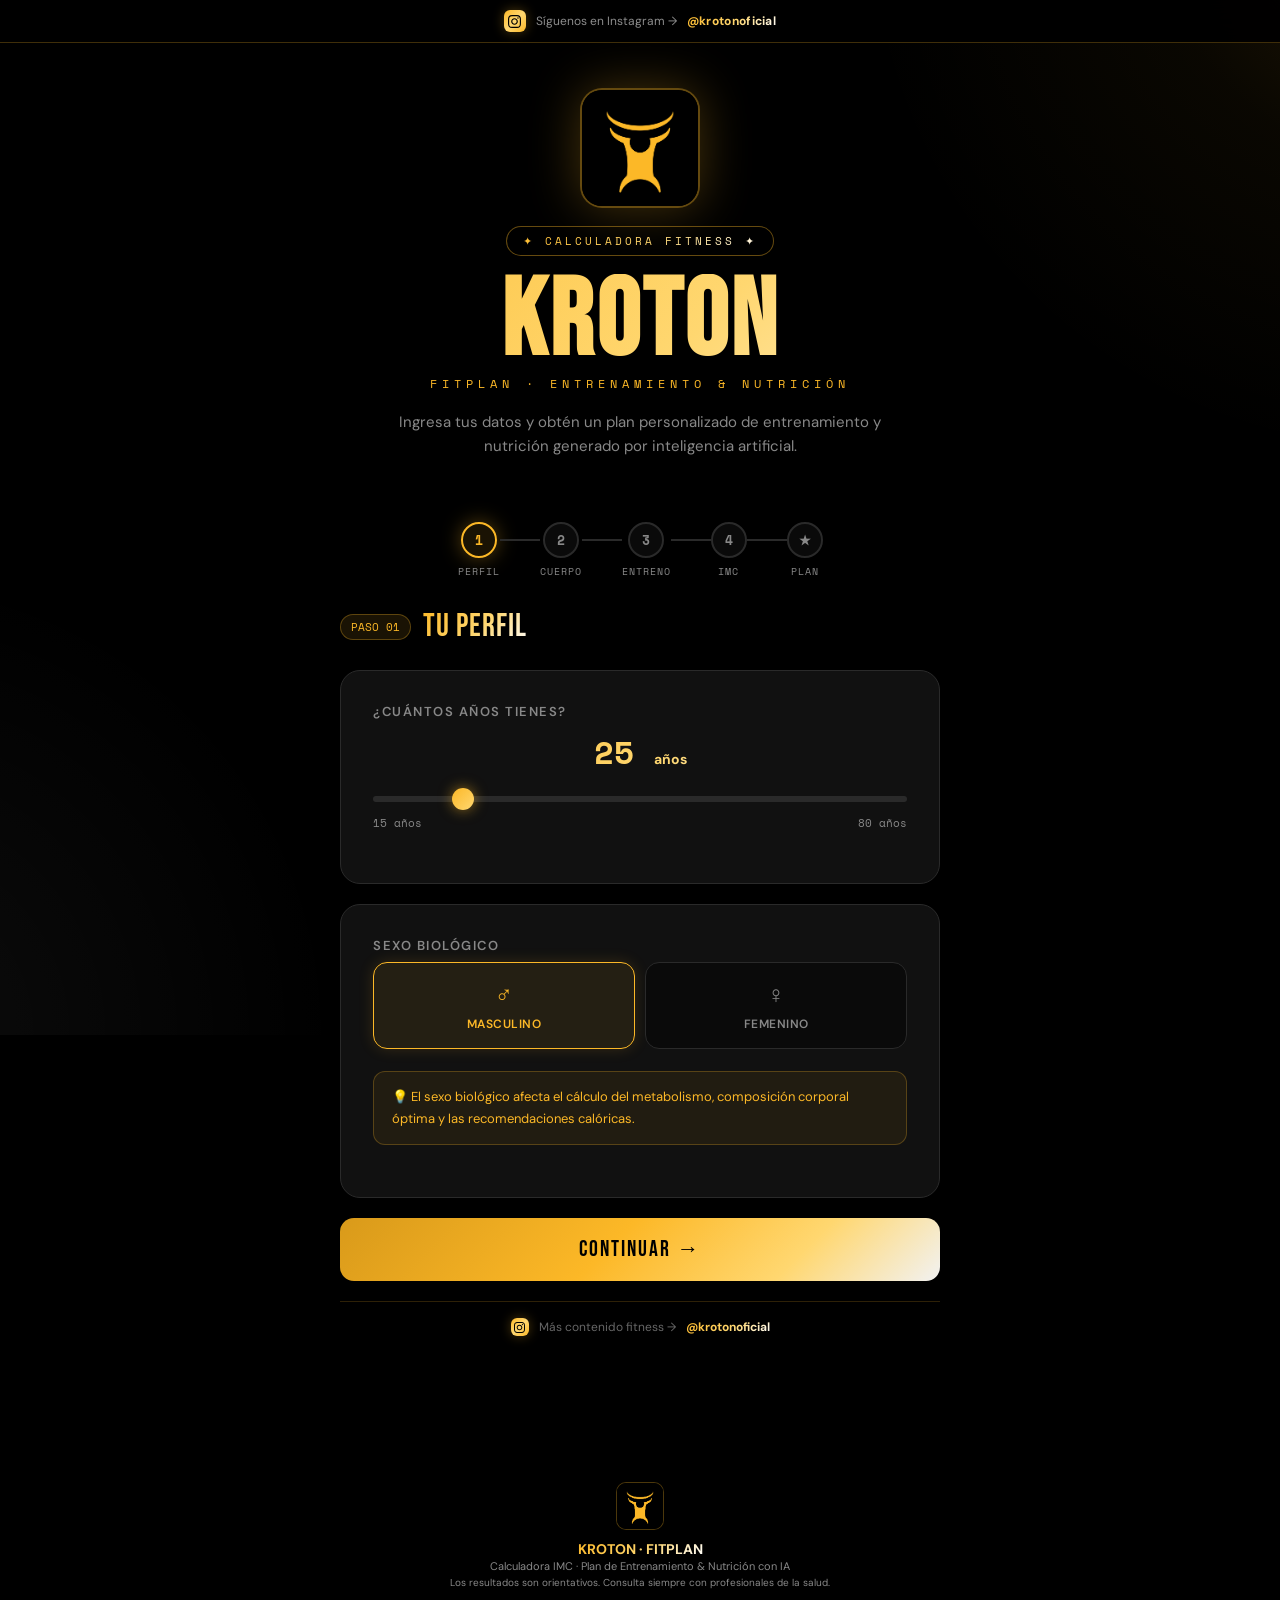
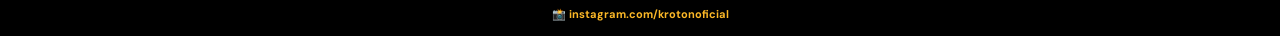
==== commit ab83be6f: "Add files via upload" ====
--- a/index.html
+++ b/index.html
@@ -3,426 +3,34 @@
 <head>
 <meta charset="UTF-8">
 <meta name="viewport" content="width=device-width, initial-scale=1.0">
-<title>FITPLAN — Tu Plan Personalizado</title>
-<link href="https://fonts.googleapis.com/css2?family=Bebas+Neue&family=DM+Sans:wght@300;400;500;600&family=Space+Mono:wght@400;700&display=swap" rel="stylesheet">
-<style>
-  :root {
-    --bg: #0a0a0f;
-    --surface: #12121a;
-    --card: #1a1a26;
-    --border: #2a2a3d;
-    --accent: #ff6b00;
-    --accent2: #ff9d00;
-    --accent3: #ff4500;
-    --text: #e8e8f0;
-    --muted: #6b6b8a;
-    --danger: #ff4757;
-    --warn: #ffa502;
-    --success: #2ed573;
-    --grad: linear-gradient(135deg, #ff6b00 0%, #ff9d00 55%, #ffffff 100%);
-    --grad-btn: linear-gradient(135deg, #ff4500 0%, #ff6b00 45%, #ff9d00 75%, rgba(255,255,255,0.85) 100%);
-  }
-  * { box-sizing: border-box; margin: 0; padding: 0; }
-  body {
-    font-family: 'DM Sans', sans-serif;
-    background: var(--bg);
-    color: var(--text);
-    min-height: 100vh;
-    overflow-x: hidden;
-    padding-top: 44px;
-  }
-
-  /* FONDO — opción C: difuminado blanco arriba-derecha + naranja abajo-izquierda */
-  body::before {
-    content: '';
-    position: fixed;
-    top: -10%; right: -10%;
-    width: 550px; height: 550px;
-    background: radial-gradient(ellipse at top right, rgba(255,255,255,0.055) 0%, transparent 60%);
-    pointer-events: none; z-index: 0;
-  }
-  body::after {
-    content: '';
-    position: fixed;
-    bottom: -15%; left: -10%;
-    width: 500px; height: 500px;
-    background: radial-gradient(ellipse at bottom left, rgba(255,107,0,0.08) 0%, transparent 60%);
-    pointer-events: none; z-index: 0;
-  }
-
-  /* ===== INSTAGRAM BAR FIJA (top) ===== */
-  .ig-topbar {
-    position: fixed;
-    top: 0; left: 0; right: 0;
-    z-index: 999;
-    display: flex;
-    align-items: center;
-    justify-content: center;
-    gap: 10px;
-    padding: 10px 20px;
-    background: rgba(10,10,15,0.92);
-    border-bottom: 1px solid rgba(255,107,0,0.18);
-    backdrop-filter: blur(10px);
-    -webkit-backdrop-filter: blur(10px);
-  }
-  .ig-icon-wrap {
-    width: 22px; height: 22px;
-    background: linear-gradient(135deg, #f09433 0%, #e6683c 25%, #dc2743 50%, #cc2366 75%, #bc1888 100%);
-    border-radius: 6px;
-    display: flex; align-items: center; justify-content: center;
-    flex-shrink: 0;
-  }
-  .ig-icon-wrap svg { width: 13px; height: 13px; fill: #fff; }
-  .ig-topbar-text { font-size: 12px; color: rgba(255,255,255,0.45); }
-  .ig-topbar-handle {
-    font-size: 12px; font-weight: 700;
-    background: var(--grad);
-    -webkit-background-clip: text; -webkit-text-fill-color: transparent; background-clip: text;
-    letter-spacing: 0.3px;
-    text-decoration: none;
-  }
-  .ig-topbar-handle:hover { opacity: 0.85; }
-
-  /* ===== HERO ===== */
-  .hero {
-    text-align: center;
-    padding: 52px 20px 36px;
-    position: relative; z-index: 1;
-  }
-  .hero-badge {
-    display: inline-block;
-    font-family: 'Space Mono', monospace;
-    font-size: 11px; letter-spacing: 3px;
-    text-transform: uppercase;
-    background: var(--grad);
-    -webkit-background-clip: text; -webkit-text-fill-color: transparent; background-clip: text;
-    border: 1px solid rgba(255,107,0,0.3);
-    padding: 6px 16px; border-radius: 20px;
-    margin-bottom: 20px;
-    animation: fadeIn 0.6s ease;
-  }
-  .hero h1 {
-    font-family: 'Bebas Neue', sans-serif;
-    font-size: clamp(64px, 12vw, 108px);
-    line-height: 0.9; letter-spacing: 3px;
-    background: var(--grad);
-    -webkit-background-clip: text; -webkit-text-fill-color: transparent; background-clip: text;
-    animation: fadeUp 0.8s ease;
-  }
-  .hero p {
-    color: var(--muted); font-size: 16px;
-    margin-top: 16px; max-width: 500px;
-    margin-left: auto; margin-right: auto;
-    animation: fadeUp 1s ease;
-  }
-
-  /* ===== PROGRESS ===== */
-  .progress-bar {
-    display: flex; justify-content: center; align-items: center;
-    gap: 0; padding: 30px 20px; position: relative; z-index: 1;
-  }
-  .step-item { display: flex; flex-direction: column; align-items: center; gap: 6px; }
-  .step-circle {
-    width: 36px; height: 36px; border-radius: 50%;
-    border: 2px solid var(--border);
-    display: flex; align-items: center; justify-content: center;
-    font-family: 'Space Mono', monospace; font-size: 13px; font-weight: 700;
-    color: var(--muted); transition: all 0.4s ease; background: var(--surface);
-  }
-  .step-circle.active {
-    border-color: #ff6b00; color: #ff8c00;
-    background: rgba(255,107,0,0.1);
-    box-shadow: 0 0 20px rgba(255,107,0,0.25);
-  }
-  .step-circle.done {
-    border-color: #ff6b00;
-    background: linear-gradient(135deg, #ff6b00, #ff9d00);
-    color: #000;
-  }
-  .step-label {
-    font-size: 10px; color: var(--muted); text-align: center;
-    font-family: 'Space Mono', monospace; letter-spacing: 1px;
-    text-transform: uppercase; max-width: 60px;
-  }
-  .step-line {
-    width: 40px; height: 2px; background: var(--border);
-    margin-bottom: 22px; transition: background 0.4s ease;
-  }
-  .step-line.done { background: linear-gradient(90deg, #ff6b00, #ff9d00); }
-
-  /* ===== CONTAINER ===== */
-  .container {
-    max-width: 640px; margin: 0 auto;
-    padding: 0 20px 100px; position: relative; z-index: 1;
-  }
-  .section { display: none; animation: sectionIn 0.5s ease; }
-  .section.active { display: block; }
-  @keyframes sectionIn {
-    from { opacity: 0; transform: translateY(20px); }
-    to { opacity: 1; transform: translateY(0); }
-  }
-
-  /* ===== CARD ===== */
-  .card {
-    background: var(--card); border: 1px solid var(--border);
-    border-radius: 20px; padding: 32px; margin-bottom: 20px;
-    position: relative; overflow: hidden;
-  }
-  .card::before {
-    content: ''; position: absolute;
-    top: 0; left: 0; right: 0; height: 2px;
-    background: linear-gradient(90deg, #ff6b00, #ff9d00 70%, rgba(255,255,255,0.5));
-    opacity: 0; transition: opacity 0.3s;
-  }
-  .card:focus-within::before { opacity: 1; }
-  .card-title {
-    font-family: 'Bebas Neue', sans-serif;
-    font-size: 28px; letter-spacing: 1px; margin-bottom: 6px;
-    background: var(--grad);
-    -webkit-background-clip: text; -webkit-text-fill-color: transparent; background-clip: text;
-  }
-  .card-sub { font-size: 13px; color: var(--muted); margin-bottom: 24px; }
-
-  /* ===== FORM ===== */
-  .form-group { margin-bottom: 20px; }
-  label {
-    display: block; font-size: 13px; font-weight: 600;
-    color: var(--muted); text-transform: uppercase;
-    letter-spacing: 1.5px; margin-bottom: 8px;
-  }
-  input[type="number"], input[type="text"], select {
-    width: 100%; background: var(--surface);
-    border: 1.5px solid var(--border); border-radius: 12px;
-    padding: 14px 18px; font-family: 'DM Sans', sans-serif;
-    font-size: 16px; color: var(--text); outline: none; transition: all 0.3s ease;
-  }
-  input:focus, select:focus {
-    border-color: #ff6b00; box-shadow: 0 0 0 4px rgba(255,107,0,0.08);
-  }
-  input::placeholder { color: var(--muted); }
-  select option { background: var(--surface); }
-
-  /* ===== UNIT TOGGLE ===== */
-  .unit-toggle {
-    display: flex; background: var(--surface);
-    border: 1.5px solid var(--border); border-radius: 12px; overflow: hidden;
-  }
-  .unit-btn {
-    flex: 1; padding: 12px; text-align: center; cursor: pointer;
-    font-size: 14px; font-weight: 600; color: var(--muted);
-    transition: all 0.3s; border: none; background: transparent;
-  }
-  .unit-btn.active { background: linear-gradient(135deg, #ff6b00, #ff9d00); color: #000; }
-
-  /* ===== RADIO CARDS ===== */
-  .radio-grid { display: grid; grid-template-columns: repeat(auto-fit, minmax(120px, 1fr)); gap: 10px; }
-  .radio-card { cursor: pointer; position: relative; }
-  .radio-card input { display: none; }
-  .radio-label {
-    display: flex; flex-direction: column; align-items: center;
-    gap: 6px; padding: 16px 10px; background: var(--surface);
-    border: 1.5px solid var(--border); border-radius: 14px;
-    font-size: 12px; font-weight: 600; text-align: center;
-    color: var(--muted); cursor: pointer; transition: all 0.3s;
-    text-transform: uppercase; letter-spacing: 0.5px;
-  }
-  .radio-label .icon { font-size: 24px; }
-  .radio-card input:checked + .radio-label {
-    border-color: #ff6b00; background: rgba(255,107,0,0.08); color: #ff9d00;
-  }
-
-  /* ===== SLIDER ===== */
-  input[type="range"] {
-    -webkit-appearance: none; width: 100%; height: 6px;
-    border-radius: 3px; background: var(--border); outline: none; padding: 0;
-  }
-  input[type="range"]::-webkit-slider-thumb {
-    -webkit-appearance: none; width: 22px; height: 22px;
-    border-radius: 50%;
-    background: linear-gradient(135deg, #ff6b00, #ff9d00);
-    cursor: pointer;
-    box-shadow: 0 0 12px rgba(255,107,0,0.5);
-  }
-  .slider-value {
-    text-align: center; font-family: 'Space Mono', monospace;
-    font-size: 32px; font-weight: 700; margin-bottom: 10px;
-    background: var(--grad);
-    -webkit-background-clip: text; -webkit-text-fill-color: transparent; background-clip: text;
-  }
-  .slider-unit { font-size: 14px; color: var(--muted); font-family: 'DM Sans', sans-serif; }
-  .slider-labels {
-    display: flex; justify-content: space-between;
-    font-size: 11px; color: var(--muted); margin-top: 8px;
-    font-family: 'Space Mono', monospace;
-  }
-
-  /* ===== BUTTONS ===== */
-  .btn {
-    display: block; width: 100%; padding: 18px; border: none;
-    border-radius: 14px; font-family: 'Bebas Neue', sans-serif;
-    font-size: 22px; letter-spacing: 2px; cursor: pointer; transition: all 0.3s ease;
-  }
-  .btn-primary { background: var(--grad-btn); color: #000; }
-  .btn-primary:hover { transform: translateY(-2px); box-shadow: 0 10px 40px rgba(255,107,0,0.35); }
-  .btn-secondary {
-    background: transparent; border: 1.5px solid var(--border);
-    color: var(--muted); font-size: 16px; margin-top: 10px;
-  }
-  .btn-secondary:hover { border-color: #ff6b00; color: #ff9d00; }
-  .btn-copy { background: var(--grad-btn); color: #000; font-size: 20px; padding: 20px; }
-  .btn-copy:hover { transform: translateY(-2px); box-shadow: 0 10px 40px rgba(255,107,0,0.35); }
-
-  /* ===== IMC ===== */
-  .imc-display { text-align: center; padding: 30px 0; }
-  .imc-number {
-    font-family: 'Bebas Neue', sans-serif; font-size: 96px; line-height: 1; letter-spacing: 2px;
-    background: var(--grad);
-    -webkit-background-clip: text; -webkit-text-fill-color: transparent; background-clip: text;
-  }
-  .imc-label {
-    font-size: 16px; font-weight: 600; margin-top: 6px;
-    padding: 8px 20px; border-radius: 20px; display: inline-block;
-  }
-  .imc-label.bajo { background: rgba(255,255,255,0.08); color: rgba(255,255,255,0.8); }
-  .imc-label.normal { background: rgba(46,213,115,0.15); color: var(--success); }
-  .imc-label.sobrepeso { background: rgba(255,165,2,0.15); color: var(--warn); }
-  .imc-label.obesidad1 { background: rgba(255,71,87,0.15); color: var(--danger); }
-  .imc-label.obesidad2 { background: rgba(255,0,50,0.2); color: #ff1744; }
-  .imc-bar-wrap { margin: 20px 0; position: relative; }
-  .imc-bar {
-    height: 14px; border-radius: 7px;
-    background: linear-gradient(90deg, #ffffff 0%, #2ed573 22%, #ffa502 44%, #ff4757 66%, #c0392b 100%);
-    position: relative;
-  }
-  .imc-pointer {
-    position: absolute; top: -8px;
-    width: 30px; height: 30px; background: #fff;
-    border-radius: 50%; border: 3px solid #ff6b00;
-    transform: translateX(-50%);
-    box-shadow: 0 4px 15px rgba(255,107,0,0.5);
-    transition: left 0.8s cubic-bezier(0.34,1.56,0.64,1);
-  }
-  .imc-bar-labels {
-    display: flex; justify-content: space-between;
-    margin-top: 10px; font-size: 10px; color: var(--muted);
-    font-family: 'Space Mono', monospace;
-  }
-
-  /* ===== STATS ===== */
-  .stats-grid { display: grid; grid-template-columns: repeat(2, 1fr); gap: 14px; margin: 20px 0; }
-  .stat-card {
-    background: var(--surface); border: 1px solid var(--border);
-    border-radius: 14px; padding: 16px; text-align: center;
-  }
-  .stat-value {
-    font-family: 'Space Mono', monospace; font-size: 22px; font-weight: 700;
-    background: var(--grad);
-    -webkit-background-clip: text; -webkit-text-fill-color: transparent; background-clip: text;
-  }
-  .stat-label { font-size: 11px; color: var(--muted); text-transform: uppercase; letter-spacing: 1px; margin-top: 4px; }
-
-  /* ===== CHIPS ===== */
-  .profile-chips { display: flex; flex-wrap: wrap; gap: 8px; margin: 16px 0; }
-  .chip {
-    background: rgba(255,107,0,0.08); border: 1px solid rgba(255,107,0,0.25);
-    border-radius: 20px; padding: 6px 14px; font-size: 12px;
-    color: #ff9d00; font-family: 'Space Mono', monospace;
-  }
-
-  /* ===== PROMPT BOX ===== */
-  .prompt-box {
-    background: #0d0d14; border: 1.5px solid var(--border);
-    border-radius: 16px; padding: 24px;
-    font-family: 'Space Mono', monospace; font-size: 12px;
-    line-height: 1.8; color: #a0a0c0; white-space: pre-wrap;
-    word-break: break-word; max-height: 400px; overflow-y: auto;
-  }
-  .prompt-box::-webkit-scrollbar { width: 4px; }
-  .prompt-box::-webkit-scrollbar-track { background: transparent; }
-  .prompt-box::-webkit-scrollbar-thumb { background: var(--border); border-radius: 2px; }
-  .prompt-highlight { color: #ff9d00; font-weight: 700; }
-  .prompt-section { color: rgba(255,255,255,0.5); }
-
-  /* ===== TOAST ===== */
-  .copy-toast {
-    display: none; text-align: center; padding: 12px;
-    background: rgba(255,107,0,0.1); border: 1px solid rgba(255,107,0,0.3);
-    border-radius: 10px; color: #ff9d00; font-size: 14px;
-    font-weight: 600; margin-top: 12px;
-  }
-
-  /* ===== MISC ===== */
-  .divider { height: 1px; background: var(--border); margin: 20px 0; }
-  .alert { border-radius: 12px; padding: 14px 18px; font-size: 13px; margin-top: 16px; line-height: 1.6; }
-  .alert-info { background: rgba(255,107,0,0.07); border: 1px solid rgba(255,107,0,0.2); color: #ff9d00; }
-  .alert-warn { background: rgba(255,165,2,0.08); border: 1px solid rgba(255,165,2,0.2); color: var(--warn); }
-  .section-header { display: flex; align-items: center; gap: 12px; margin-bottom: 24px; }
-  .section-num {
-    font-family: 'Space Mono', monospace; font-size: 11px; color: #ff8c00;
-    background: rgba(255,107,0,0.1); border: 1px solid rgba(255,107,0,0.25);
-    padding: 4px 10px; border-radius: 20px; white-space: nowrap;
-  }
-  .section-title {
-    font-family: 'Bebas Neue', sans-serif; font-size: 32px; letter-spacing: 1px;
-    background: var(--grad);
-    -webkit-background-clip: text; -webkit-text-fill-color: transparent; background-clip: text;
-  }
-
-  /* ===== INSTAGRAM FOOTER ===== */
-  .ig-footer {
-    display: flex; align-items: center; justify-content: center; gap: 10px;
-    padding: 16px 20px;
-    background: rgba(10,10,15,0.9);
-    border-top: 1px solid rgba(255,107,0,0.12);
-    margin-top: 20px;
-  }
-  .ig-footer-text { font-size: 12px; color: rgba(255,255,255,0.35); }
-  .ig-footer-handle {
-    font-size: 12px; font-weight: 700; text-decoration: none;
-    background: var(--grad);
-    -webkit-background-clip: text; -webkit-text-fill-color: transparent; background-clip: text;
-  }
-  .ig-footer-handle:hover { opacity: 0.8; }
-
-  /* ===== FOOTER ===== */
-  footer {
-    text-align: center; padding: 30px 20px 10px; color: var(--muted);
-    font-size: 12px; position: relative; z-index: 1;
-  }
-
-  /* ===== ANIMATIONS ===== */
-  @keyframes fadeIn { from { opacity:0; } to { opacity:1; } }
-  @keyframes fadeUp { from { opacity:0; transform: translateY(20px); } to { opacity:1; transform: translateY(0); } }
-
-  /* ===== RESPONSIVE ===== */
-  @media (max-width: 480px) {
-    .card { padding: 20px; }
-    .radio-grid { grid-template-columns: repeat(2, 1fr); }
-    .stats-grid { grid-template-columns: repeat(2, 1fr); }
-    .imc-number { font-size: 72px; }
-    .step-line { width: 24px; }
-  }
-</style>
+<title>KROTON FITPLAN — Tu Plan Personalizado</title>
+<link rel="stylesheet" href="css/style.css">
+<link href="https://fonts.googleapis.com/css2?family=Bebas+Neue&family=DM+Sans:wght@300;400;500;600;700&family=Space+Mono:wght@400;700&display=swap" rel="stylesheet">
+
 </head>
 <body>
 
-<!-- INSTAGRAM TOP BAR FIJA -->
+<!-- ===== INSTAGRAM TOP BAR ===== -->
 <div class="ig-topbar">
   <div class="ig-icon-wrap">
     <svg viewBox="0 0 24 24"><path d="M12 2.163c3.204 0 3.584.012 4.85.07 3.252.148 4.771 1.691 4.919 4.919.058 1.265.069 1.645.069 4.849 0 3.205-.012 3.584-.069 4.849-.149 3.225-1.664 4.771-4.919 4.919-1.266.058-1.644.07-4.85.07-3.204 0-3.584-.012-4.849-.07-3.26-.149-4.771-1.699-4.919-4.92-.058-1.265-.07-1.644-.07-4.849 0-3.204.013-3.583.07-4.849.149-3.227 1.664-4.771 4.919-4.919 1.266-.057 1.645-.069 4.849-.069zm0-2.163c-3.259 0-3.667.014-4.947.072-4.358.2-6.78 2.618-6.98 6.98-.059 1.281-.073 1.689-.073 4.948 0 3.259.014 3.668.072 4.948.2 4.358 2.618 6.78 6.98 6.98 1.281.058 1.689.072 4.948.072 3.259 0 3.668-.014 4.948-.072 4.354-.2 6.782-2.618 6.979-6.98.059-1.28.073-1.689.073-4.948 0-3.259-.014-3.667-.072-4.947-.196-4.354-2.617-6.78-6.979-6.98-1.281-.059-1.69-.073-4.949-.073zm0 5.838c-3.403 0-6.162 2.759-6.162 6.162s2.759 6.163 6.162 6.163 6.162-2.759 6.162-6.163c0-3.403-2.759-6.162-6.162-6.162zm0 10.162c-2.209 0-4-1.79-4-4 0-2.209 1.791-4 4-4s4 1.791 4 4c0 2.21-1.791 4-4 4zm6.406-11.845c-.796 0-1.441.645-1.441 1.44s.645 1.44 1.441 1.44c.795 0 1.439-.645 1.439-1.44s-.644-1.44-1.439-1.44z"/></svg>
   </div>
   <span class="ig-topbar-text">Síguenos en Instagram →</span>
-  <a href="https://www.instagram.com/mejiatian4" target="_blank" rel="noopener" class="ig-topbar-handle">@mejiatian4</a>
+  <a href="https://www.instagram.com/krotonoficial/" target="_blank" rel="noopener" class="ig-topbar-handle">@krotonoficial</a>
 </div>
 
-<!-- HERO -->
+<!-- ===== HERO ===== -->
 <div class="hero">
+  <div class="hero-logo">
+    <img src="img/Logo de Kroton - Negro.jpg" alt="Kroton Logo">
+  </div>
   <div class="hero-badge">✦ Calculadora Fitness ✦</div>
-  <h1>FITPLAN</h1>
-  <p>Ingresa tus datos y obtén un plan personalizado con rutina de entrenamiento y nutrición generado por inteligencia artificial.</p>
+  <h1>KROTON</h1>
+  <div class="tagline">FITPLAN · Entrenamiento & Nutrición</div>
+  <p>Ingresa tus datos y obtén un plan personalizado de entrenamiento y nutrición generado por inteligencia artificial.</p>
 </div>
 
-<!-- PROGRESS -->
+<!-- ===== PROGRESS ===== -->
 <div class="progress-bar" id="progressBar">
   <div class="step-item">
     <div class="step-circle active" id="sc1">1</div>
@@ -452,7 +60,7 @@
 
 <div class="container">
 
-  <!-- SECCIÓN 1: PERFIL -->
+  <!-- ===== SECCIÓN 1: PERFIL ===== -->
   <div class="section active" id="sec1">
     <div class="section-header">
       <span class="section-num">PASO 01</span>
@@ -462,8 +70,8 @@
       <div class="form-group">
         <label>¿Cuántos años tienes?</label>
         <div class="slider-value" id="ageDisplay">25 <span class="slider-unit">años</span></div>
-        <input type="range" id="ageSlider" min="10" max="85" value="25" oninput="updateSlider('age')">
-        <div class="slider-labels"><span>10 años</span><span>85 años</span></div>
+        <input type="range" id="ageSlider" min="15" max="80" value="25" oninput="updateSlider('age')">
+        <div class="slider-labels"><span>15 años</span><span>80 años</span></div>
       </div>
     </div>
     <div class="card">
@@ -479,22 +87,22 @@
             <div class="radio-label"><span class="icon">♀</span>Femenino</div>
           </label>
         </div>
-        <div class="alert alert-info" style="margin-top:12px;">
-          💡 El sexo biológico afecta el cálculo del metabolismo, la composición corporal óptima y las recomendaciones de calorías.
+        <div class="alert alert-info" style="margin-top:14px;">
+          💡 El sexo biológico afecta el cálculo del metabolismo, composición corporal óptima y las recomendaciones calóricas.
         </div>
       </div>
     </div>
     <button class="btn btn-primary" onclick="goTo(2)">CONTINUAR →</button>
     <div class="ig-footer">
       <div class="ig-icon-wrap" style="width:18px;height:18px;">
-        <svg viewBox="0 0 24 24" style="width:11px;height:11px;fill:#fff;"><path d="M12 2.163c3.204 0 3.584.012 4.85.07 3.252.148 4.771 1.691 4.919 4.919.058 1.265.069 1.645.069 4.849 0 3.205-.012 3.584-.069 4.849-.149 3.225-1.664 4.771-4.919 4.919-1.266.058-1.644.07-4.85.07-3.204 0-3.584-.012-4.849-.07-3.26-.149-4.771-1.699-4.919-4.92-.058-1.265-.07-1.644-.07-4.849 0-3.204.013-3.583.07-4.849.149-3.227 1.664-4.771 4.919-4.919 1.266-.057 1.645-.069 4.849-.069zm0-2.163c-3.259 0-3.667.014-4.947.072-4.358.2-6.78 2.618-6.98 6.98-.059 1.281-.073 1.689-.073 4.948 0 3.259.014 3.668.072 4.948.2 4.358 2.618 6.78 6.98 6.98 1.281.058 1.689.072 4.948.072 3.259 0 3.668-.014 4.948-.072 4.354-.2 6.782-2.618 6.979-6.98.059-1.28.073-1.689.073-4.948 0-3.259-.014-3.667-.072-4.947-.196-4.354-2.617-6.78-6.979-6.98-1.281-.059-1.69-.073-4.949-.073zm0 5.838c-3.403 0-6.162 2.759-6.162 6.162s2.759 6.163 6.162 6.163 6.162-2.759 6.162-6.163c0-3.403-2.759-6.162-6.162-6.162zm0 10.162c-2.209 0-4-1.79-4-4 0-2.209 1.791-4 4-4s4 1.791 4 4c0 2.21-1.791 4-4 4zm6.406-11.845c-.796 0-1.441.645-1.441 1.44s.645 1.44 1.441 1.44c.795 0 1.439-.645 1.439-1.44s-.644-1.44-1.439-1.44z"/></svg>
+        <svg viewBox="0 0 24 24" style="width:11px;height:11px;fill:#000;"><path d="M12 2.163c3.204 0 3.584.012 4.85.07 3.252.148 4.771 1.691 4.919 4.919.058 1.265.069 1.645.069 4.849 0 3.205-.012 3.584-.069 4.849-.149 3.225-1.664 4.771-4.919 4.919-1.266.058-1.644.07-4.85.07-3.204 0-3.584-.012-4.849-.07-3.26-.149-4.771-1.699-4.919-4.92-.058-1.265-.07-1.644-.07-4.849 0-3.204.013-3.583.07-4.849.149-3.227 1.664-4.771 4.919-4.919 1.266-.057 1.645-.069 4.849-.069zm0-2.163c-3.259 0-3.667.014-4.947.072-4.358.2-6.78 2.618-6.98 6.98-.059 1.281-.073 1.689-.073 4.948 0 3.259.014 3.668.072 4.948.2 4.358 2.618 6.78 6.98 6.98 1.281.058 1.689.072 4.948.072 3.259 0 3.668-.014 4.948-.072 4.354-.2 6.782-2.618 6.979-6.98.059-1.28.073-1.689.073-4.948 0-3.259-.014-3.667-.072-4.947-.196-4.354-2.617-6.78-6.979-6.98-1.281-.059-1.69-.073-4.949-.073zm0 5.838c-3.403 0-6.162 2.759-6.162 6.162s2.759 6.163 6.162 6.163 6.162-2.759 6.162-6.163c0-3.403-2.759-6.162-6.162-6.162zm0 10.162c-2.209 0-4-1.79-4-4 0-2.209 1.791-4 4-4s4 1.791 4 4c0 2.21-1.791 4-4 4zm6.406-11.845c-.796 0-1.441.645-1.441 1.44s.645 1.44 1.441 1.44c.795 0 1.439-.645 1.439-1.44s-.644-1.44-1.439-1.44z"/></svg>
       </div>
       <span class="ig-footer-text">Más contenido fitness →</span>
-      <a href="https://www.instagram.com/mejiatian4" target="_blank" rel="noopener" class="ig-footer-handle">@mejiatian4</a>
-    </div>
-  </div>
-
-  <!-- SECCIÓN 2: CUERPO -->
+      <a href="https://www.instagram.com/krotonoficial/" target="_blank" rel="noopener" class="ig-footer-handle">@krotonoficial</a>
+    </div>
+  </div>
+
+  <!-- ===== SECCIÓN 2: CUERPO ===== -->
   <div class="section" id="sec2">
     <div class="section-header">
       <span class="section-num">PASO 02</span>
@@ -523,7 +131,7 @@
             <input type="number" id="inchesInput" min="0" max="11" value="7" oninput="convertFtToCm()">
           </div>
         </div>
-        <div style="text-align:center;color:#ff9d00;font-family:'Space Mono',monospace;font-size:14px;" id="ftConversion">≈ 170 cm</div>
+        <div style="text-align:center;color:var(--kroton-yellow);font-family:'Space Mono',monospace;font-size:14px;" id="ftConversion">≈ 170 cm</div>
       </div>
     </div>
     <div class="card">
@@ -543,34 +151,34 @@
       <div class="radio-grid" style="grid-template-columns:repeat(3,1fr);">
         <label class="radio-card">
           <input type="radio" name="somato" value="ectomorfo" checked>
-          <div class="radio-label"><span class="icon">🏃</span>Ectomorfo<span style="font-size:9px;font-weight:400;color:#555;margin-top:2px;">Delgado, difícil ganar peso</span></div>
+          <div class="radio-label"><span class="icon">🏃</span>Ectomorfo<span style="font-size:9px;font-weight:400;color:var(--muted);margin-top:2px;">Delgado, difícil ganar peso</span></div>
         </label>
         <label class="radio-card">
           <input type="radio" name="somato" value="mesomorfo">
-          <div class="radio-label"><span class="icon">💪</span>Mesomorfo<span style="font-size:9px;font-weight:400;color:#555;margin-top:2px;">Atlético, músculos definidos</span></div>
+          <div class="radio-label"><span class="icon">💪</span>Mesomorfo<span style="font-size:9px;font-weight:400;color:var(--muted);margin-top:2px;">Atlético, músculos definidos</span></div>
         </label>
         <label class="radio-card">
           <input type="radio" name="somato" value="endomorfo">
-          <div class="radio-label"><span class="icon">🏋️</span>Endomorfo<span style="font-size:9px;font-weight:400;color:#555;margin-top:2px;">Tendencia a ganar grasa</span></div>
+          <div class="radio-label"><span class="icon">🏋️</span>Endomorfo<span style="font-size:9px;font-weight:400;color:var(--muted);margin-top:2px;">Tendencia a ganar grasa</span></div>
         </label>
       </div>
       <div class="alert alert-info" style="margin-top:14px;">
         💡 <strong>¿No sabes cuál eres?</strong><br>
-        • <strong>Ectomorfo:</strong> eres naturalmente delgado/a, huesos pequeños, difícil ganar músculo.<br>
-        • <strong>Mesomorfo:</strong> ganas músculo fácilmente, buena constitución atlética natural.<br>
-        • <strong>Endomorfo:</strong> tendencia a acumular grasa, especialmente en abdomen y cadera.
+        • <strong>Ectomorfo:</strong> Delgado naturalmente, huesos pequeños, metabolismo rápido.<br>
+        • <strong>Mesomorfo:</strong> Atlético, gana músculo fácilmente.<br>
+        • <strong>Endomorfo:</strong> Tendencia a acumular grasa en abdomen y cadera.
       </div>
     </div>
     <button class="btn btn-primary" onclick="goTo(3)">CONTINUAR →</button>
     <button class="btn btn-secondary" onclick="goTo(1)">← Volver</button>
     <div class="ig-footer">
-      <div class="ig-icon-wrap" style="width:18px;height:18px;"><svg viewBox="0 0 24 24" style="width:11px;height:11px;fill:#fff;"><path d="M12 2.163c3.204 0 3.584.012 4.85.07 3.252.148 4.771 1.691 4.919 4.919.058 1.265.069 1.645.069 4.849 0 3.205-.012 3.584-.069 4.849-.149 3.225-1.664 4.771-4.919 4.919-1.266.058-1.644.07-4.85.07-3.204 0-3.584-.012-4.849-.07-3.26-.149-4.771-1.699-4.919-4.92-.058-1.265-.07-1.644-.07-4.849 0-3.204.013-3.583.07-4.849.149-3.227 1.664-4.771 4.919-4.919 1.266-.057 1.645-.069 4.849-.069zm0-2.163c-3.259 0-3.667.014-4.947.072-4.358.2-6.78 2.618-6.98 6.98-.059 1.281-.073 1.689-.073 4.948 0 3.259.014 3.668.072 4.948.2 4.358 2.618 6.78 6.98 6.98 1.281.058 1.689.072 4.948.072 3.259 0 3.668-.014 4.948-.072 4.354-.2 6.782-2.618 6.979-6.98.059-1.28.073-1.689.073-4.948 0-3.259-.014-3.667-.072-4.947-.196-4.354-2.617-6.78-6.979-6.98-1.281-.059-1.69-.073-4.949-.073zm0 5.838c-3.403 0-6.162 2.759-6.162 6.162s2.759 6.163 6.162 6.163 6.162-2.759 6.162-6.163c0-3.403-2.759-6.162-6.162-6.162zm0 10.162c-2.209 0-4-1.79-4-4 0-2.209 1.791-4 4-4s4 1.791 4 4c0 2.21-1.791 4-4 4zm6.406-11.845c-.796 0-1.441.645-1.441 1.44s.645 1.44 1.441 1.44c.795 0 1.439-.645 1.439-1.44s-.644-1.44-1.439-1.44z"/></svg></div>
+      <div class="ig-icon-wrap" style="width:18px;height:18px;"><svg viewBox="0 0 24 24" style="width:11px;height:11px;fill:#000;"><path d="M12 2.163c3.204 0 3.584.012 4.85.07 3.252.148 4.771 1.691 4.919 4.919.058 1.265.069 1.645.069 4.849 0 3.205-.012 3.584-.069 4.849-.149 3.225-1.664 4.771-4.919 4.919-1.266.058-1.644.07-4.85.07-3.204 0-3.584-.012-4.849-.07-3.26-.149-4.771-1.699-4.919-4.92-.058-1.265-.07-1.644-.07-4.849 0-3.204.013-3.583.07-4.849.149-3.227 1.664-4.771 4.919-4.919 1.266-.057 1.645-.069 4.849-.069zm0-2.163c-3.259 0-3.667.014-4.947.072-4.358.2-6.78 2.618-6.98 6.98-.059 1.281-.073 1.689-.073 4.948 0 3.259.014 3.668.072 4.948.2 4.358 2.618 6.78 6.98 6.98 1.281.058 1.689.072 4.948.072 3.259 0 3.668-.014 4.948-.072 4.354-.2 6.782-2.618 6.979-6.98.059-1.28.073-1.689.073-4.948 0-3.259-.014-3.667-.072-4.947-.196-4.354-2.617-6.78-6.979-6.98-1.281-.059-1.69-.073-4.949-.073zm0 5.838c-3.403 0-6.162 2.759-6.162 6.162s2.759 6.163 6.162 6.163 6.162-2.759 6.162-6.163c0-3.403-2.759-6.162-6.162-6.162zm0 10.162c-2.209 0-4-1.79-4-4 0-2.209 1.791-4 4-4s4 1.791 4 4c0 2.21-1.791 4-4 4zm6.406-11.845c-.796 0-1.441.645-1.441 1.44s.645 1.44 1.441 1.44c.795 0 1.439-.645 1.439-1.44s-.644-1.44-1.439-1.44z"/></svg></div>
       <span class="ig-footer-text">Más contenido fitness →</span>
-      <a href="https://www.instagram.com/mejiatian4" target="_blank" rel="noopener" class="ig-footer-handle">@mejiatian4</a>
-    </div>
-  </div>
-
-  <!-- SECCIÓN 3: ENTRENAMIENTO -->
+      <a href="https://www.instagram.com/krotonoficial/" target="_blank" rel="noopener" class="ig-footer-handle">@krotonoficial</a>
+    </div>
+  </div>
+
+  <!-- ===== SECCIÓN 3: ENTRENAMIENTO ===== -->
   <div class="section" id="sec3">
     <div class="section-header">
       <span class="section-num">PASO 03</span>
@@ -599,9 +207,9 @@
     <div class="card">
       <div class="card-title">Nivel de Experiencia</div>
       <div class="radio-grid">
-        <label class="radio-card"><input type="radio" name="nivel" value="principiante" checked><div class="radio-label"><span class="icon">🌱</span>Principiante<span style="font-size:9px;color:#555;">0–6 meses</span></div></label>
-        <label class="radio-card"><input type="radio" name="nivel" value="intermedio"><div class="radio-label"><span class="icon">⚙️</span>Intermedio<span style="font-size:9px;color:#555;">6m – 2 años</span></div></label>
-        <label class="radio-card"><input type="radio" name="nivel" value="avanzado"><div class="radio-label"><span class="icon">🏆</span>Avanzado<span style="font-size:9px;color:#555;">2+ años</span></div></label>
+        <label class="radio-card"><input type="radio" name="nivel" value="principiante" checked><div class="radio-label"><span class="icon">🌱</span>Principiante<span style="font-size:9px;color:var(--muted);">0–6 meses</span></div></label>
+        <label class="radio-card"><input type="radio" name="nivel" value="intermedio"><div class="radio-label"><span class="icon">⚙️</span>Intermedio<span style="font-size:9px;color:var(--muted);">6m – 2 años</span></div></label>
+        <label class="radio-card"><input type="radio" name="nivel" value="avanzado"><div class="radio-label"><span class="icon">🏆</span>Avanzado<span style="font-size:9px;color:var(--muted);">2+ años</span></div></label>
       </div>
     </div>
     <div class="card">
@@ -615,13 +223,13 @@
     <button class="btn btn-primary" onclick="calcularIMC()">CALCULAR IMC →</button>
     <button class="btn btn-secondary" onclick="goTo(2)">← Volver</button>
     <div class="ig-footer">
-      <div class="ig-icon-wrap" style="width:18px;height:18px;"><svg viewBox="0 0 24 24" style="width:11px;height:11px;fill:#fff;"><path d="M12 2.163c3.204 0 3.584.012 4.85.07 3.252.148 4.771 1.691 4.919 4.919.058 1.265.069 1.645.069 4.849 0 3.205-.012 3.584-.069 4.849-.149 3.225-1.664 4.771-4.919 4.919-1.266.058-1.644.07-4.85.07-3.204 0-3.584-.012-4.849-.07-3.26-.149-4.771-1.699-4.919-4.92-.058-1.265-.07-1.644-.07-4.849 0-3.204.013-3.583.07-4.849.149-3.227 1.664-4.771 4.919-4.919 1.266-.057 1.645-.069 4.849-.069zm0-2.163c-3.259 0-3.667.014-4.947.072-4.358.2-6.78 2.618-6.98 6.98-.059 1.281-.073 1.689-.073 4.948 0 3.259.014 3.668.072 4.948.2 4.358 2.618 6.78 6.98 6.98 1.281.058 1.689.072 4.948.072 3.259 0 3.668-.014 4.948-.072 4.354-.2 6.782-2.618 6.979-6.98.059-1.28.073-1.689.073-4.948 0-3.259-.014-3.667-.072-4.947-.196-4.354-2.617-6.78-6.979-6.98-1.281-.059-1.69-.073-4.949-.073zm0 5.838c-3.403 0-6.162 2.759-6.162 6.162s2.759 6.163 6.162 6.163 6.162-2.759 6.162-6.163c0-3.403-2.759-6.162-6.162-6.162zm0 10.162c-2.209 0-4-1.79-4-4 0-2.209 1.791-4 4-4s4 1.791 4 4c0 2.21-1.791 4-4 4zm6.406-11.845c-.796 0-1.441.645-1.441 1.44s.645 1.44 1.441 1.44c.795 0 1.439-.645 1.439-1.44s-.644-1.44-1.439-1.44z"/></svg></div>
+      <div class="ig-icon-wrap" style="width:18px;height:18px;"><svg viewBox="0 0 24 24" style="width:11px;height:11px;fill:#000;"><path d="M12 2.163c3.204 0 3.584.012 4.85.07 3.252.148 4.771 1.691 4.919 4.919.058 1.265.069 1.645.069 4.849 0 3.205-.012 3.584-.069 4.849-.149 3.225-1.664 4.771-4.919 4.919-1.266.058-1.644.07-4.85.07-3.204 0-3.584-.012-4.849-.07-3.26-.149-4.771-1.699-4.919-4.92-.058-1.265-.07-1.644-.07-4.849 0-3.204.013-3.583.07-4.849.149-3.227 1.664-4.771 4.919-4.919 1.266-.057 1.645-.069 4.849-.069zm0-2.163c-3.259 0-3.667.014-4.947.072-4.358.2-6.78 2.618-6.98 6.98-.059 1.281-.073 1.689-.073 4.948 0 3.259.014 3.668.072 4.948.2 4.358 2.618 6.78 6.98 6.98 1.281.058 1.689.072 4.948.072 3.259 0 3.668-.014 4.948-.072 4.354-.2 6.782-2.618 6.979-6.98.059-1.28.073-1.689.073-4.948 0-3.259-.014-3.667-.072-4.947-.196-4.354-2.617-6.78-6.979-6.98-1.281-.059-1.69-.073-4.949-.073zm0 5.838c-3.403 0-6.162 2.759-6.162 6.162s2.759 6.163 6.162 6.163 6.162-2.759 6.162-6.163c0-3.403-2.759-6.162-6.162-6.162zm0 10.162c-2.209 0-4-1.79-4-4 0-2.209 1.791-4 4-4s4 1.791 4 4c0 2.21-1.791 4-4 4zm6.406-11.845c-.796 0-1.441.645-1.441 1.44s.645 1.44 1.441 1.44c.795 0 1.439-.645 1.439-1.44s-.644-1.44-1.439-1.44z"/></svg></div>
       <span class="ig-footer-text">Más contenido fitness →</span>
-      <a href="https://www.instagram.com/mejiatian4" target="_blank" rel="noopener" class="ig-footer-handle">@mejiatian4</a>
-    </div>
-  </div>
-
-  <!-- SECCIÓN 4: IMC -->
+      <a href="https://www.instagram.com/krotonoficial/" target="_blank" rel="noopener" class="ig-footer-handle">@krotonoficial</a>
+    </div>
+  </div>
+
+  <!-- ===== SECCIÓN 4: IMC ===== -->
   <div class="section" id="sec4">
     <div class="section-header">
       <span class="section-num">PASO 04</span>
@@ -659,13 +267,13 @@
     <button class="btn btn-primary" onclick="generarPrompt()">GENERAR MI PLAN ✦</button>
     <button class="btn btn-secondary" onclick="goTo(3)">← Volver</button>
     <div class="ig-footer">
-      <div class="ig-icon-wrap" style="width:18px;height:18px;"><svg viewBox="0 0 24 24" style="width:11px;height:11px;fill:#fff;"><path d="M12 2.163c3.204 0 3.584.012 4.85.07 3.252.148 4.771 1.691 4.919 4.919.058 1.265.069 1.645.069 4.849 0 3.205-.012 3.584-.069 4.849-.149 3.225-1.664 4.771-4.919 4.919-1.266.058-1.644.07-4.85.07-3.204 0-3.584-.012-4.849-.07-3.26-.149-4.771-1.699-4.919-4.92-.058-1.265-.07-1.644-.07-4.849 0-3.204.013-3.583.07-4.849.149-3.227 1.664-4.771 4.919-4.919 1.266-.057 1.645-.069 4.849-.069zm0-2.163c-3.259 0-3.667.014-4.947.072-4.358.2-6.78 2.618-6.98 6.98-.059 1.281-.073 1.689-.073 4.948 0 3.259.014 3.668.072 4.948.2 4.358 2.618 6.78 6.98 6.98 1.281.058 1.689.072 4.948.072 3.259 0 3.668-.014 4.948-.072 4.354-.2 6.782-2.618 6.979-6.98.059-1.28.073-1.689.073-4.948 0-3.259-.014-3.667-.072-4.947-.196-4.354-2.617-6.78-6.979-6.98-1.281-.059-1.69-.073-4.949-.073zm0 5.838c-3.403 0-6.162 2.759-6.162 6.162s2.759 6.163 6.162 6.163 6.162-2.759 6.162-6.163c0-3.403-2.759-6.162-6.162-6.162zm0 10.162c-2.209 0-4-1.79-4-4 0-2.209 1.791-4 4-4s4 1.791 4 4c0 2.21-1.791 4-4 4zm6.406-11.845c-.796 0-1.441.645-1.441 1.44s.645 1.44 1.441 1.44c.795 0 1.439-.645 1.439-1.44s-.644-1.44-1.439-1.44z"/></svg></div>
+      <div class="ig-icon-wrap" style="width:18px;height:18px;"><svg viewBox="0 0 24 24" style="width:11px;height:11px;fill:#000;"><path d="M12 2.163c3.204 0 3.584.012 4.85.07 3.252.148 4.771 1.691 4.919 4.919.058 1.265.069 1.645.069 4.849 0 3.205-.012 3.584-.069 4.849-.149 3.225-1.664 4.771-4.919 4.919-1.266.058-1.644.07-4.85.07-3.204 0-3.584-.012-4.849-.07-3.26-.149-4.771-1.699-4.919-4.92-.058-1.265-.07-1.644-.07-4.849 0-3.204.013-3.583.07-4.849.149-3.227 1.664-4.771 4.919-4.919 1.266-.057 1.645-.069 4.849-.069zm0-2.163c-3.259 0-3.667.014-4.947.072-4.358.2-6.78 2.618-6.98 6.98-.059 1.281-.073 1.689-.073 4.948 0 3.259.014 3.668.072 4.948.2 4.358 2.618 6.78 6.98 6.98 1.281.058 1.689.072 4.948.072 3.259 0 3.668-.014 4.948-.072 4.354-.2 6.782-2.618 6.979-6.98.059-1.28.073-1.689.073-4.948 0-3.259-.014-3.667-.072-4.947-.196-4.354-2.617-6.78-6.979-6.98-1.281-.059-1.69-.073-4.949-.073zm0 5.838c-3.403 0-6.162 2.759-6.162 6.162s2.759 6.163 6.162 6.163 6.162-2.759 6.162-6.163c0-3.403-2.759-6.162-6.162-6.162zm0 10.162c-2.209 0-4-1.79-4-4 0-2.209 1.791-4 4-4s4 1.791 4 4c0 2.21-1.791 4-4 4zm6.406-11.845c-.796 0-1.441.645-1.441 1.44s.645 1.44 1.441 1.44c.795 0 1.439-.645 1.439-1.44s-.644-1.44-1.439-1.44z"/></svg></div>
       <span class="ig-footer-text">Más contenido fitness →</span>
-      <a href="https://www.instagram.com/mejiatian4" target="_blank" rel="noopener" class="ig-footer-handle">@mejiatian4</a>
-    </div>
-  </div>
-
-  <!-- SECCIÓN 5: PROMPT -->
+      <a href="https://www.instagram.com/krotonoficial/" target="_blank" rel="noopener" class="ig-footer-handle">@krotonoficial</a>
+    </div>
+  </div>
+
+  <!-- ===== SECCIÓN 5: PROMPT ===== -->
   <div class="section" id="sec5">
     <div class="section-header">
       <span class="section-num">PASO 05</span>
@@ -673,389 +281,44 @@
     </div>
     <div class="card">
       <div class="card-title">¡Listo! 🎉</div>
-      <div class="card-sub">Copia este prompt y pégalo en cualquier IA (ChatGPT, Claude, Gemini) para obtener tu plan completo en HTML con rutinas de lunes a sábado y nutrición de lunes a domingo.</div>
+      <div class="card-sub">Copia este prompt y pégalo en <strong style="color:var(--kroton-yellow);">ChatGPT, Claude o Gemini</strong>. La IA te responderá con tu plan completo de entrenamiento y nutrición directamente en el chat.</div>
       <div class="divider"></div>
       <div class="prompt-box" id="promptBox"></div>
       <div class="copy-toast" id="copyToast">✅ ¡Prompt copiado! Ahora pégalo en tu IA favorita.</div>
     </div>
     <button class="btn btn-copy" onclick="copyPrompt()">📋 COPIAR PROMPT COMPLETO</button>
     <div class="card" style="margin-top:20px;">
-      <div class="card-title" style="font-size:20px;">📌 ¿Cómo usar este prompt?</div>
+      <div class="card-title" style="font-size:20px;">📌 Cómo usar tu plan</div>
       <ol style="padding-left:20px;font-size:14px;line-height:2.2;color:var(--muted);">
-        <li>Presiona el botón <strong style="color:var(--text);">COPIAR PROMPT</strong> de arriba.</li>
-        <li>Abre <strong style="color:#ff9d00;">ChatGPT, Claude o Gemini</strong> en tu navegador.</li>
-        <li>Pega el prompt con <strong style="color:var(--text);">Ctrl+V</strong> y envíalo.</li>
-        <li>La IA generará un <strong style="color:#ff9d00;">archivo HTML completo</strong> con tu plan personalizado.</li>
-        <li>Guárdalo como <strong style="color:var(--text);">miplan.html</strong> y ábrelo en tu navegador.</li>
+        <li>Presiona <strong style="color:var(--text);">COPIAR PROMPT</strong> arriba.</li>
+        <li>Abre <strong style="color:var(--kroton-yellow);">ChatGPT, Claude o Gemini</strong> en tu celular o navegador.</li>
+        <li>Pega el prompt con <strong style="color:var(--text);">Ctrl+V</strong> (o mantén presionado → Pegar) y envíalo.</li>
+        <li>La IA te devolverá tu plan completo en el mismo chat: rutina semanal, nutrición, suplementación y consejos.</li>
+        <li>Lee, aplica y transforma tu cuerpo. 💪</li>
       </ol>
-      <div class="alert alert-warn" style="margin-top:12px;">
-        ⚠️ Este plan es orientativo. Consulta con un médico, nutricionista o entrenador certificado antes de iniciar.
+      <div class="alert alert-warn" style="margin-top:14px;">
+        ⚠️ Este plan es orientativo. Consulta con un médico, nutricionista o entrenador certificado antes de iniciar cualquier programa.
       </div>
     </div>
     <button class="btn btn-secondary" onclick="goTo(1); resetAll()">🔄 Calcular de nuevo</button>
     <div class="ig-footer">
-      <div class="ig-icon-wrap" style="width:18px;height:18px;"><svg viewBox="0 0 24 24" style="width:11px;height:11px;fill:#fff;"><path d="M12 2.163c3.204 0 3.584.012 4.85.07 3.252.148 4.771 1.691 4.919 4.919.058 1.265.069 1.645.069 4.849 0 3.205-.012 3.584-.069 4.849-.149 3.225-1.664 4.771-4.919 4.919-1.266.058-1.644.07-4.85.07-3.204 0-3.584-.012-4.849-.07-3.26-.149-4.771-1.699-4.919-4.92-.058-1.265-.07-1.644-.07-4.849 0-3.204.013-3.583.07-4.849.149-3.227 1.664-4.771 4.919-4.919 1.266-.057 1.645-.069 4.849-.069zm0-2.163c-3.259 0-3.667.014-4.947.072-4.358.2-6.78 2.618-6.98 6.98-.059 1.281-.073 1.689-.073 4.948 0 3.259.014 3.668.072 4.948.2 4.358 2.618 6.78 6.98 6.98 1.281.058 1.689.072 4.948.072 3.259 0 3.668-.014 4.948-.072 4.354-.2 6.782-2.618 6.979-6.98.059-1.28.073-1.689.073-4.948 0-3.259-.014-3.667-.072-4.947-.196-4.354-2.617-6.78-6.979-6.98-1.281-.059-1.69-.073-4.949-.073zm0 5.838c-3.403 0-6.162 2.759-6.162 6.162s2.759 6.163 6.162 6.163 6.162-2.759 6.162-6.163c0-3.403-2.759-6.162-6.162-6.162zm0 10.162c-2.209 0-4-1.79-4-4 0-2.209 1.791-4 4-4s4 1.791 4 4c0 2.21-1.791 4-4 4zm6.406-11.845c-.796 0-1.441.645-1.441 1.44s.645 1.44 1.441 1.44c.795 0 1.439-.645 1.439-1.44s-.644-1.44-1.439-1.44z"/></svg></div>
+      <div class="ig-icon-wrap" style="width:18px;height:18px;"><svg viewBox="0 0 24 24" style="width:11px;height:11px;fill:#000;"><path d="M12 2.163c3.204 0 3.584.012 4.85.07 3.252.148 4.771 1.691 4.919 4.919.058 1.265.069 1.645.069 4.849 0 3.205-.012 3.584-.069 4.849-.149 3.225-1.664 4.771-4.919 4.919-1.266.058-1.644.07-4.85.07-3.204 0-3.584-.012-4.849-.07-3.26-.149-4.771-1.699-4.919-4.92-.058-1.265-.07-1.644-.07-4.849 0-3.204.013-3.583.07-4.849.149-3.227 1.664-4.771 4.919-4.919 1.266-.057 1.645-.069 4.849-.069zm0-2.163c-3.259 0-3.667.014-4.947.072-4.358.2-6.78 2.618-6.98 6.98-.059 1.281-.073 1.689-.073 4.948 0 3.259.014 3.668.072 4.948.2 4.358 2.618 6.78 6.98 6.98 1.281.058 1.689.072 4.948.072 3.259 0 3.668-.014 4.948-.072 4.354-.2 6.782-2.618 6.979-6.98.059-1.28.073-1.689.073-4.948 0-3.259-.014-3.667-.072-4.947-.196-4.354-2.617-6.78-6.979-6.98-1.281-.059-1.69-.073-4.949-.073zm0 5.838c-3.403 0-6.162 2.759-6.162 6.162s2.759 6.163 6.162 6.163 6.162-2.759 6.162-6.163c0-3.403-2.759-6.162-6.162-6.162zm0 10.162c-2.209 0-4-1.79-4-4 0-2.209 1.791-4 4-4s4 1.791 4 4c0 2.21-1.791 4-4 4zm6.406-11.845c-.796 0-1.441.645-1.441 1.44s.645 1.44 1.441 1.44c.795 0 1.439-.645 1.439-1.44s-.644-1.44-1.439-1.44z"/></svg></div>
       <span class="ig-footer-text">Síguenos →</span>
-      <a href="https://www.instagram.com/mejiatian4" target="_blank" rel="noopener" class="ig-footer-handle">@mejiatian4</a>
+      <a href="https://www.instagram.com/krotonoficial/" target="_blank" rel="noopener" class="ig-footer-handle">@krotonoficial</a>
     </div>
   </div>
 
 </div>
 
 <footer>
-  <strong style="background:var(--grad);-webkit-background-clip:text;-webkit-text-fill-color:transparent;background-clip:text;">FITPLAN</strong> — Calculadora de IMC y Generador de Planes Fitness<br>
-  <span style="font-size:10px;">Los resultados son orientativos. Consulta siempre con profesionales de la salud.</span><br><br>
-  <a href="https://www.instagram.com/mejiatian4" target="_blank" rel="noopener" style="color:#ff9d00;font-size:11px;text-decoration:none;">📸 instagram.com/mejiatian4</a>
+  <div class="footer-logo"><img src="img/Logo de Kroton - Negro.jpg" alt="Kroton"></div>
+  <strong style="background:var(--grad);-webkit-background-clip:text;-webkit-text-fill-color:transparent;background-clip:text;font-size:14px;">KROTON · FITPLAN</strong><br>
+  <span style="font-size:11px;color:var(--muted);">Calculadora IMC · Plan de Entrenamiento & Nutrición con IA</span><br>
+  <span style="font-size:10px;color:var(--muted);">Los resultados son orientativos. Consulta siempre con profesionales de la salud.</span><br><br>
+  <a href="https://www.instagram.com/krotonoficial/" target="_blank" rel="noopener" style="color:var(--kroton-yellow);font-size:11px;text-decoration:none;font-weight:700;">📸 instagram.com/krotonoficial</a>
 </footer>
 
-<script>
-let st = {
-  age:25, height:170, weight:70, sexo:'masculino',
-  somato:'ectomorfo', dias:3, objetivo:'perder_grasa',
-  nivel:'principiante', equipo:'gym_completo',
-  heightUnit:'cm', weightUnit:'kg',
-  _imc:0, _cat:'', _tdee:0, _pesoIdeal:0, _grasaEst:0, _peso:70, _prompt:''
-};
-
-function goTo(step) {
-  document.querySelectorAll('.section').forEach(s => s.classList.remove('active'));
-  document.getElementById('sec' + step).classList.add('active');
-  updateProgress(step);
-  window.scrollTo({ top: 0, behavior: 'smooth' });
-}
-
-function updateProgress(step) {
-  for (let i = 1; i <= 5; i++) {
-    const c = document.getElementById('sc' + i);
-    c.classList.remove('active','done');
-    if (i < step) { c.classList.add('done'); c.textContent = '✓'; }
-    else if (i === step) { c.classList.add('active'); c.textContent = i === 5 ? '★' : i; }
-    else c.textContent = i === 5 ? '★' : i;
-    if (i < 5) document.getElementById('sl' + i).classList.toggle('done', i < step);
-  }
-}
-
-function updateSlider(type) {
-  if (type === 'age') {
-    st.age = +document.getElementById('ageSlider').value;
-    document.getElementById('ageDisplay').innerHTML = st.age + ' <span class="slider-unit">años</span>';
-  }
-  if (type === 'height') {
-    st.height = +document.getElementById('heightSlider').value;
-    document.getElementById('heightDisplay').innerHTML = st.height + ' <span class="slider-unit">cm</span>';
-  }
-  if (type === 'weight') {
-    const raw = +document.getElementById('weightSlider').value;
-    st.weight = raw;
-    document.getElementById('weightDisplay').innerHTML = raw + ' <span class="slider-unit" id="weightUnitLabel">' + st.weightUnit + '</span>';
-  }
-  if (type === 'days') {
-    st.dias = +document.getElementById('daysSlider').value;
-    document.getElementById('daysDisplay').innerHTML = st.dias + ' <span class="slider-unit">días/semana</span>';
-    updateDaysDesc();
-  }
-}
-
-function updateDaysDesc() {
-  const d = ['😴 Sedentario — No realizas actividad física regular.','🚶 Muy ligero — Algo de movimiento 1 vez/semana.','🚴 Ligero — Actividad moderada 2 veces por semana.','⚡ Moderado — Entrenas regularmente 3 veces/semana.','💪 Activo — Entrenamiento frecuente, buen hábito.','🔥 Muy Activo — Entrenamiento intenso casi todos los días.','🏆 Atlético — Entrenamiento diario de alta intensidad.'];
-  document.getElementById('daysDescBox').textContent = d[st.dias];
-}
-
-function setHeightUnit(unit) {
-  st.heightUnit = unit;
-  document.getElementById('cmBtn').classList.toggle('active', unit==='cm');
-  document.getElementById('ftBtn').classList.toggle('active', unit==='ft');
-  document.getElementById('heightCm').style.display = unit==='cm' ? 'block' : 'none';
-  document.getElementById('heightFt').style.display = unit==='ft' ? 'block' : 'none';
-}
-
-function convertFtToCm() {
-  const ft = +document.getElementById('feetInput').value || 0;
-  const inc = +document.getElementById('inchesInput').value || 0;
-  st.height = Math.round((ft * 30.48) + (inc * 2.54));
-  document.getElementById('ftConversion').textContent = '≈ ' + st.height + ' cm';
-}
-
-function setWeightUnit(unit) {
-  st.weightUnit = unit;
-  document.getElementById('kgBtn').classList.toggle('active', unit==='kg');
-  document.getElementById('lbBtn').classList.toggle('active', unit==='lb');
-  const slider = document.getElementById('weightSlider');
-  if (unit === 'lb') {
-    slider.min = 66; slider.max = 440;
-    slider.value = Math.round(st.weight * 2.205);
-    document.getElementById('weightLabels').innerHTML = '<span>66 lb</span><span>440 lb</span>';
-  } else {
-    slider.min = 30; slider.max = 200;
-    slider.value = st.weight <= 200 ? st.weight : Math.round(st.weight / 2.205);
-    document.getElementById('weightLabels').innerHTML = '<span>30 kg</span><span>200 kg</span>';
-  }
-  updateSlider('weight');
-}
-
-function getWeightKg() {
-  const raw = +document.getElementById('weightSlider').value;
-  return st.weightUnit === 'lb' ? raw / 2.205 : raw;
-}
-
-function calcularIMC() {
-  st.sexo = document.querySelector('[name="sexo"]:checked').value;
-  st.somato = document.querySelector('[name="somato"]:checked').value;
-  st.objetivo = document.querySelector('[name="objetivo"]:checked').value;
-  st.nivel = document.querySelector('[name="nivel"]:checked').value;
-  st.equipo = document.querySelector('[name="equipo"]:checked').value;
-
-  const peso = getWeightKg();
-  const talla = st.height / 100;
-  const imc = peso / (talla * talla);
-  const imcR = Math.round(imc * 10) / 10;
-
-  let tmb;
-  if (st.sexo === 'masculino') tmb = 88.362 + (13.397*peso) + (4.799*st.height) - (5.677*st.age);
-  else tmb = 447.593 + (9.247*peso) + (3.098*st.height) - (4.330*st.age);
-
-  const factors = [1.2,1.375,1.375,1.55,1.725,1.725,1.9];
-  const tdee = Math.round(tmb * factors[st.dias]);
-
-  let pi;
-  if (st.sexo === 'masculino') pi = Math.round(50 + 2.3*((st.height - 152.4)/2.54));
-  else pi = Math.round(45.5 + 2.3*((st.height - 152.4)/2.54));
-
-  const gc = Math.round((1.20*imc) + (0.23*st.age) - (10.8*(st.sexo==='masculino'?1:0)) - 5.4);
-
-  let cat, cls, desc;
-  if (imc < 18.5) { cat='Bajo Peso'; cls='bajo'; desc='Tu peso está por debajo del rango saludable para tu estatura.'; }
-  else if (imc < 25) { cat='Peso Normal ✓'; cls='normal'; desc='¡Excelente! Tu peso está dentro del rango saludable.'; }
-  else if (imc < 30) { cat='Sobrepeso'; cls='sobrepeso'; desc='Tu peso supera levemente el rango saludable recomendado.'; }
-  else if (imc < 35) { cat='Obesidad Grado I'; cls='obesidad1'; desc='Es importante tomar acción para mejorar tu salud.'; }
-  else { cat='Obesidad Grado II'; cls='obesidad2'; desc='Se recomienda atención médica profesional urgente.'; }
-
-  const pct = Math.min(100, Math.max(0, ((imc-15)/25)*100));
-
-  document.getElementById('imcValue').textContent = imcR;
-  document.getElementById('imcLabel').className = 'imc-label ' + cls;
-  document.getElementById('imcLabel').textContent = cat;
-  document.getElementById('imcDesc').textContent = desc;
-  setTimeout(() => { document.getElementById('imcPointer').style.left = pct + '%'; }, 300);
-
-  document.getElementById('statsGrid').innerHTML = [
-    {v: imcR, l:'Índice de Masa Corporal'},
-    {v: tdee+' kcal', l:'Calorías Mantenimiento'},
-    {v: pi+' kg', l:'Peso Ideal Estimado'},
-    {v: Math.max(0,gc)+'%', l:'Grasa Corporal Est.'}
-  ].map(s=>`<div class="stat-card"><div class="stat-value">${s.v}</div><div class="stat-label">${s.l}</div></div>`).join('');
-
-  const oL={perder_grasa:'🔥 Perder Grasa',ganar_musculo:'💪 Ganar Músculo',definicion:'⚡ Definición',salud_general:'❤️ Salud General',resistencia:'🏃 Resistencia',fuerza:'🏋️ Fuerza'};
-  const eL={gym_completo:'🏋️ Gym',mancuernas:'🔵 Mancuernas',cuerpo:'🤸 Sin equipo'};
-  const nL={principiante:'🌱 Principiante',intermedio:'⚙️ Intermedio',avanzado:'🏆 Avanzado'};
-  const soL={ectomorfo:'🏃 Ectomorfo',mesomorfo:'💪 Mesomorfo',endomorfo:'🏋️ Endomorfo'};
-  const dL=['😴 Sedentario','🚶 1d/sem','🚴 2d/sem','⚡ 3d/sem','💪 4d/sem','🔥 5d/sem','🏆 6d/sem'];
-
-  document.getElementById('profileChips').innerHTML = [
-    st.sexo==='masculino'?'♂ Masculino':'♀ Femenino',
-    st.age+' años', st.height+' cm', Math.round(peso)+' kg',
-    soL[st.somato], dL[st.dias], oL[st.objetivo], nL[st.nivel], eL[st.equipo]
-  ].map(c=>`<span class="chip">${c}</span>`).join('');
-
-  let am='', ac='alert-info';
-  if (imc < 18.5) { am='⚠️ Con bajo peso, enfócate en ganar masa muscular con superávit calórico y entrenamiento de fuerza progresivo.'; }
-  else if (cls==='normal') { am='✅ ¡Estás en el rango ideal! Tu plan optimizará tu composición corporal según tu objetivo.'; }
-  else { am='⚠️ Con IMC elevado, el plan priorizará pérdida de grasa con déficit calórico moderado y ejercicio cardiovascular.'; ac='alert-warn'; }
-  const ael = document.getElementById('metabolicAlert');
-  ael.className = 'alert ' + ac;
-  ael.textContent = am;
-
-  const exps = {
-    bajo:`Con un IMC de ${imcR}, estás por debajo del peso saludable. Puede indicar déficit nutricional o masa muscular baja. Tu plan se enfocará en aumentar calorías con alimentos de calidad y entrenamiento de fuerza progresivo. Calorías de mantenimiento: ${tdee} kcal/día.`,
-    normal:`¡Felicitaciones! Con un IMC de ${imcR} estás en el rango óptimo. Podemos mejorar tu composición (más músculo, menos grasa) según tu objetivo específico. Calorías de mantenimiento: ${tdee} kcal/día.`,
-    sobrepeso:`Con un IMC de ${imcR}, estás en sobrepeso. Un déficit de 300-500 kcal/día con ejercicio es la estrategia más efectiva y sostenible. Calorías de mantenimiento: ${tdee} kcal/día.`,
-    obesidad1:`Con un IMC de ${imcR} (Obesidad Grado I), es fundamental cambiar hábitos. Ejercicio aeróbico combinado con fuerza y dieta hipocalórica puede generar resultados en 3-6 meses. Calorías de mantenimiento: ${tdee} kcal/día.`,
-    obesidad2:`Con un IMC de ${imcR}, consulta con un médico antes de iniciar cualquier programa. El ejercicio de bajo impacto (caminata, natación, bicicleta estacionaria) es el punto de inicio más seguro. Calorías de mantenimiento: ${tdee} kcal/día.`
-  };
-  document.getElementById('imcExplanation').textContent = exps[cls] || exps.normal;
-
-  st._imc = imcR; st._cat = cat; st._tdee = tdee;
-  st._pesoIdeal = pi; st._grasaEst = Math.max(0,gc); st._peso = Math.round(peso);
-  goTo(4);
-}
-
-function generarPrompt() {
-  const oL={perder_grasa:'pérdida de grasa corporal',ganar_musculo:'ganancia de masa muscular',definicion:'definición y tonificación muscular',salud_general:'salud general y bienestar integral',resistencia:'resistencia cardiovascular y aeróbica',fuerza:'desarrollo de fuerza máxima'};
-  const nL={principiante:'principiante (0 a 6 meses de experiencia)',intermedio:'intermedio (6 meses a 2 años de experiencia)',avanzado:'avanzado (más de 2 años de entrenamiento constante)'};
-  const eL={gym_completo:'gimnasio completo con máquinas, barras olímpicas, pesas libres y poleas',mancuernas:'mancuernas y pesas libres en casa o gym básico',cuerpo:'solo peso corporal (calistenia), sin equipamiento adicional'};
-  const sL={ectomorfo:'ectomorfo — metabolismo muy rápido, estructura ósea pequeña, dificultad para ganar peso y músculo',mesomorfo:'mesomorfo — respuesta muscular rápida, buena constitución atlética natural, facilidad para ganar músculo',endomorfo:'endomorfo — metabolismo más lento, tendencia a acumular grasa especialmente en abdomen y caderas'};
-  const dL=['sedentario (no realiza actividad física)','1 día a la semana','2 días a la semana','3 días a la semana','4 días a la semana','5 días a la semana','6 días a la semana'];
-
-  let calObj = st._tdee;
-  if (st.objetivo==='perder_grasa') calObj = st._tdee - 400;
-  if (st.objetivo==='ganar_musculo') calObj = st._tdee + 300;
-  if (st._imc >= 30 && st.objetivo !== 'ganar_musculo') calObj = st._tdee - 500;
-  calObj = Math.max(1200, calObj);
-
-  let pm = 2.0;
-  if (st.objetivo==='ganar_musculo') pm = 2.2;
-  if (st.objetivo==='perder_grasa') pm = 2.4;
-  const prot = Math.round(st._peso * pm);
-  const carbs = Math.round((calObj * 0.40) / 4);
-  const grasas = Math.round((calObj * 0.25) / 9);
-
-  const prompt = `Eres un experto certificado en fitness, entrenamiento personalizado y nutrición deportiva. Crea un archivo HTML completo, visualmente impresionante, moderno, responsivo y totalmente funcional que contenga el plan de entrenamiento semanal y el plan nutricional personalizado para la siguiente persona. El archivo debe ser autocontenido (todo en un solo .html sin dependencias externas excepto Google Fonts).
-
-═══════════════════════════════════════════
-📊 DATOS PERSONALES Y FÍSICOS COMPLETOS
-═══════════════════════════════════════════
-• Edad: ${st.age} años
-• Sexo biológico: ${st.sexo}
-• Estatura: ${st.height} cm
-• Peso actual: ${st._peso} kg
-• Somatotipo: ${sL[st.somato]}
-• IMC calculado: ${st._imc} → Categoría: ${st._cat}
-• Grasa corporal estimada (Deurenberg): ${st._grasaEst}%
-• Peso ideal estimado (Devine): ${st._pesoIdeal} kg
-• Diferencia con peso ideal: ${st._peso - st._pesoIdeal > 0 ? '+' : ''}${st._peso - st._pesoIdeal} kg
-
-═══════════════════════════════════════════
-🎯 OBJETIVO, NIVEL Y PREFERENCIAS
-═══════════════════════════════════════════
-• Objetivo principal: ${oL[st.objetivo]}
-• Nivel de experiencia: ${nL[st.nivel]}
-• Frecuencia actual de entrenamiento: ${dL[st.dias]}
-• Equipamiento disponible: ${eL[st.equipo]}
-
-═══════════════════════════════════════════
-🔥 METABOLISMO Y MACRONUTRIENTES
-═══════════════════════════════════════════
-• TDEE (calorías mantenimiento/día): ${st._tdee} kcal
-• Calorías objetivo diarias: ${calObj} kcal
-• Proteínas diarias: ${prot} g/día (${Math.round(pm*10)/10}g por kg de peso)
-• Carbohidratos diarios: ${carbs} g/día (40% de calorías)
-• Grasas saludables diarias: ${grasas} g/día (25% de calorías)
-
-═══════════════════════════════════════════
-📋 ESTRUCTURA EXACTA DEL HTML A GENERAR
-═══════════════════════════════════════════
-
-El HTML debe tener navegación por pestañas o secciones con estas partes:
-
-━━━━━━━━━━━━━━━━━━━━━━━━━━━━━
-SECCIÓN A — ENCABEZADO Y PERFIL
-━━━━━━━━━━━━━━━━━━━━━━━━━━━━━
-- Título personalizado del plan
-- Tarjetas resumen con: IMC con indicador de color, peso/estatura/edad, calorías diarias objetivo, distribución de macros en barra visual
-- Barra de progreso visual del IMC (coloreada del blanco al rojo)
-- Mensaje motivacional personalizado según el objetivo
-
-━━━━━━━━━━━━━━━━━━━━━━━━━━━━━
-SECCIÓN B — RUTINA SEMANAL (LUNES A SÁBADO + DOMINGO)
-━━━━━━━━━━━━━━━━━━━━━━━━━━━━━
-Para CADA día de Lunes a Sábado incluye:
-1. Nombre del día + grupo(s) muscular(es) trabajados
-2. Nivel de intensidad del día (baja/media/alta)
-3. CALENTAMIENTO específico (5-10 min): 3-4 ejercicios de movilidad articular y cardio suave
-4. BLOQUE PRINCIPAL: mínimo 6-8 ejercicios con:
-   - Nombre del ejercicio (en español e inglés)
-   - Descripción breve de ejecución correcta
-   - Series × Repeticiones (o tiempo)
-   - Descanso entre series
-   - Músculos trabajados (principal y secundario)
-   - Nivel de dificultad (⭐ a ⭐⭐⭐)
-5. TRABAJO DE CORE al final (si aplica): 2-3 ejercicios abdominales
-6. ENFRIAMIENTO: 5 min de estiramientos estáticos específicos
-
-Adapta la rutina al nivel "${nL[st.nivel]}" y equipamiento "${eL[st.equipo]}" y objetivo "${oL[st.objetivo]}".
-DOMINGO: Descanso activo con 5-8 ejercicios de movilidad, yoga o caminata.
-
-━━━━━━━━━━━━━━━━━━━━━━━━━━━━━
-SECCIÓN C — PLAN NUTRICIONAL (LUNES A DOMINGO)
-━━━━━━━━━━━━━━━━━━━━━━━━━━━━━
-Para CADA día de la semana incluye:
-• DESAYUNO (07:00-08:00): 2-3 alimentos con cantidad en gramos, calorías y macros
-• SNACK MAÑANA (10:00-10:30): 1-2 alimentos
-• ALMUERZO (12:30-13:30): plato principal con 3-4 componentes, gramos, calorías y macros
-• SNACK TARDE (16:00-16:30): 1-2 alimentos (pre-entreno si toca entrenar)
-• CENA (19:00-20:00): 2-3 alimentos más ligeros
-• TOTAL DEL DÍA: calorías totales y macros totales
-• HIDRATACIÓN: objetivo de agua (mínimo 2.5L)
-
-Objetivo calórico: ${calObj} kcal/día | Proteínas: ${prot}g | Carbos: ${carbs}g | Grasas: ${grasas}g
-Usa alimentos VARIADOS y accesibles en latinoamérica. No repitas menús consecutivos.
-
-━━━━━━━━━━━━━━━━━━━━━━━━━━━━━
-SECCIÓN D — CONSEJOS Y PROGRESIÓN
-━━━━━━━━━━━━━━━━━━━━━━━━━━━━━
-1. 6 TIPS específicos para somatotipo ${st.somato}
-2. SUPLEMENTACIÓN básica recomendada según objetivo (con dosis y horario)
-3. SEÑALES DE ALERTA a vigilar (sobreentrenamiento, fatiga, lesiones)
-4. PROGRESIÓN SUGERIDA semanas 1-4 / semanas 5-8
-5. HÁBITOS de sueño y recuperación esenciales
-6. Tabla de MEDIDAS semanales para tracking de progreso
-
-━━━━━━━━━━━━━━━━━━━━━━━━━━━━━
-SECCIÓN E — DESCARGO DE RESPONSABILIDAD
-━━━━━━━━━━━━━━━━━━━━━━━━━━━━━
-Nota clara de que el plan es educativo y orientativo, no reemplaza consulta médica.
-
-═══════════════════════════════════════════
-🎨 DISEÑO DEL HTML
-═══════════════════════════════════════════
-- Tema oscuro con paleta naranja (#FF6B00 → #FF9D00 → blanco) como color principal
-- Fondo negro (#0a0a0f) con difuminado naranja suave
-- Tipografía: Bebas Neue para títulos + DM Sans para cuerpo (Google Fonts)
-- Tablas estilizadas con alternancia de filas
-- Tarjetas con efecto hover
-- Emojis estratégicos para hacer el contenido visual
-- 100% responsive para móvil
-- Navegación por pestañas: Entrenamiento / Nutrición / Consejos
-- Todo en UN SOLO archivo HTML
-
-Genera el HTML COMPLETO, exhaustivo, detallado, profesional y motivador.`;
-
-  document.getElementById('promptBox').innerHTML = prompt
-    .replace(/═══[^═\n]*/g, m => `<span class="prompt-section">${m}</span>`)
-    .replace(/━━━[^━\n]*/g, m => `<span class="prompt-section">${m}</span>`)
-    .replace(/•\s[^:]+:/g, m => `<span class="prompt-highlight">${m}</span>`);
-
-  st._prompt = prompt;
-  goTo(5);
-}
-
-function copyPrompt() {
-  if (!st._prompt) return;
-  const fallback = () => {
-    const ta = document.createElement('textarea');
-    ta.value = st._prompt;
-    ta.style.position = 'fixed'; ta.style.opacity = '0';
-    document.body.appendChild(ta); ta.select();
-    document.execCommand('copy');
-    document.body.removeChild(ta);
-    showToast();
-  };
-  if (navigator.clipboard) {
-    navigator.clipboard.writeText(st._prompt).then(showToast).catch(fallback);
-  } else fallback();
-}
-
-function showToast() {
-  const t = document.getElementById('copyToast');
-  t.style.display = 'block';
-  setTimeout(() => t.style.display = 'none', 5000);
-}
-
-function resetAll() {
-  document.getElementById('ageSlider').value = 25;
-  document.getElementById('heightSlider').value = 170;
-  document.getElementById('weightSlider').value = 70;
-  document.getElementById('daysSlider').value = 3;
-  ['age','height','weight','days'].forEach(updateSlider);
-  document.querySelector('[name="sexo"][value="masculino"]').checked = true;
-  document.querySelector('[name="somato"][value="ectomorfo"]').checked = true;
-  document.querySelector('[name="objetivo"][value="perder_grasa"]').checked = true;
-  document.querySelector('[name="nivel"][value="principiante"]').checked = true;
-  document.querySelector('[name="equipo"][value="gym_completo"]').checked = true;
-}
-
-updateSlider('days');
-updateDaysDesc();
-</script>
 </body>
 </html>
+
+<script src="scrips/scrips.js"></script>
--- a/css/style.css
+++ b/css/style.css
@@ -0,0 +1,457 @@
+:root {
+/* ── PALETA KROTON: solo amarillo, blanco y negro ── */
+--kroton-yellow: #FCB827;
+--kroton-yellow-soft: #ffd770;
+--kroton-yellow-deep: #d99a1a;
+--kroton-white: #ffffff;
+--kroton-black: #000000;
+
+--bg: #000000;
+--surface: #0a0a0a;
+--card: #111111;
+--border: #2a2a2a;
+--text: #ffffff;
+--muted: #888888;
+--danger: #ff5555;
+--warn: #FCB827;
+--success: #88dd88;
+
+--grad: linear-gradient(135deg, #FCB827 0%, #ffd770 55%, #ffffff 100%);
+--grad-btn: linear-gradient(135deg, #d99a1a 0%, #FCB827 45%, #ffd770 75%, rgba(255,255,255,0.95) 100%);
+--grad-line: linear-gradient(90deg, #FCB827, #ffd770 70%, rgba(255,255,255,0.4));
+}
+
+* { box-sizing: border-box; margin: 0; padding: 0; }
+body {
+font-family: 'DM Sans', sans-serif;
+background: var(--bg);
+color: var(--text);
+min-height: 100vh;
+overflow-x: hidden;
+padding-top: 44px;
+}
+
+/* ── FONDO con difuminados amarillo/blanco/negro ── */
+body::before {
+content: '';
+position: fixed;
+top: -10%; right: -10%;
+width: 600px; height: 600px;
+background: radial-gradient(ellipse at top right, rgba(252,184,39,0.14) 0%, rgba(252,184,39,0.04) 30%, transparent 65%);
+pointer-events: none; z-index: 0;
+}
+body::after {
+content: '';
+position: fixed;
+bottom: -15%; left: -10%;
+width: 550px; height: 550px;
+background: radial-gradient(ellipse at bottom left, rgba(255,255,255,0.05) 0%, transparent 60%);
+pointer-events: none; z-index: 0;
+}
+
+/* ===== INSTAGRAM BAR FIJA ===== */
+.ig-topbar {
+position: fixed;
+top: 0; left: 0; right: 0;
+z-index: 999;
+display: flex;
+align-items: center;
+justify-content: center;
+gap: 10px;
+padding: 10px 20px;
+background: rgba(0,0,0,0.93);
+border-bottom: 1px solid rgba(252,184,39,0.25);
+backdrop-filter: blur(12px);
+-webkit-backdrop-filter: blur(12px);
+}
+.ig-icon-wrap {
+width: 22px; height: 22px;
+background: linear-gradient(135deg, #FCB827 0%, #ffd770 50%, #FCB827 100%);
+border-radius: 6px;
+display: flex; align-items: center; justify-content: center;
+flex-shrink: 0;
+box-shadow: 0 0 12px rgba(252,184,39,0.3);
+}
+.ig-icon-wrap svg { width: 13px; height: 13px; fill: #000; }
+.ig-topbar-text { font-size: 12px; color: rgba(255,255,255,0.55); }
+.ig-topbar-handle {
+font-size: 12px; font-weight: 700;
+background: var(--grad);
+-webkit-background-clip: text; -webkit-text-fill-color: transparent; background-clip: text;
+letter-spacing: 0.3px;
+text-decoration: none;
+}
+.ig-topbar-handle:hover { opacity: 0.85; }
+
+/* ===== HERO CON LOGO ===== */
+.hero {
+text-align: center;
+padding: 44px 20px 36px;
+position: relative; z-index: 1;
+}
+.hero-logo {
+width: 120px; height: 120px;
+margin: 0 auto 18px;
+border-radius: 22px;
+background: #000;
+border: 2px solid rgba(252,184,39,0.4);
+box-shadow: 0 0 50px rgba(252,184,39,0.28), inset 0 0 30px rgba(252,184,39,0.04);
+overflow: hidden;
+display: flex; align-items: center; justify-content: center;
+animation: logoIn 0.8s cubic-bezier(0.34,1.56,0.64,1);
+}
+.hero-logo img { width: 100%; height: 100%; object-fit: contain; }
+@keyframes logoIn { from { opacity:0; transform: scale(0.7); } to { opacity:1; transform: scale(1); } }
+
+.hero-badge {
+display: inline-block;
+font-family: 'Space Mono', monospace;
+font-size: 11px; letter-spacing: 3px;
+text-transform: uppercase;
+background: var(--grad);
+-webkit-background-clip: text; -webkit-text-fill-color: transparent; background-clip: text;
+border: 1px solid rgba(252,184,39,0.4);
+padding: 6px 16px; border-radius: 20px;
+margin-bottom: 18px;
+animation: fadeIn 0.6s ease;
+}
+.hero h1 {
+font-family: 'Bebas Neue', sans-serif;
+font-size: clamp(64px, 12vw, 108px);
+line-height: 0.9; letter-spacing: 3px;
+background: var(--grad);
+-webkit-background-clip: text; -webkit-text-fill-color: transparent; background-clip: text;
+animation: fadeUp 0.8s ease;
+}
+.hero .tagline {
+font-family: 'Space Mono', monospace;
+font-size: 12px;
+letter-spacing: 5px;
+color: var(--kroton-yellow);
+text-transform: uppercase;
+margin-top: 4px;
+animation: fadeUp 0.9s ease;
+}
+.hero p {
+color: var(--muted); font-size: 15px;
+margin-top: 18px; max-width: 500px;
+margin-left: auto; margin-right: auto;
+line-height: 1.6;
+animation: fadeUp 1s ease;
+}
+
+/* ===== PROGRESS ===== */
+.progress-bar {
+display: flex; justify-content: center; align-items: center;
+gap: 0; padding: 28px 20px; position: relative; z-index: 1;
+}
+.step-item { display: flex; flex-direction: column; align-items: center; gap: 6px; }
+.step-circle {
+width: 36px; height: 36px; border-radius: 50%;
+border: 2px solid var(--border);
+display: flex; align-items: center; justify-content: center;
+font-family: 'Space Mono', monospace; font-size: 13px; font-weight: 700;
+color: var(--muted); transition: all 0.4s ease; background: var(--surface);
+}
+.step-circle.active {
+border-color: var(--kroton-yellow); color: var(--kroton-yellow);
+background: rgba(252,184,39,0.1);
+box-shadow: 0 0 20px rgba(252,184,39,0.35);
+}
+.step-circle.done {
+border-color: var(--kroton-yellow);
+background: linear-gradient(135deg, #FCB827, #ffd770);
+color: #000;
+}
+.step-label {
+font-size: 10px; color: var(--muted); text-align: center;
+font-family: 'Space Mono', monospace; letter-spacing: 1px;
+text-transform: uppercase; max-width: 60px;
+}
+.step-line {
+width: 40px; height: 2px; background: var(--border);
+margin-bottom: 22px; transition: background 0.4s ease;
+}
+.step-line.done { background: linear-gradient(90deg, #FCB827, #ffd770); }
+
+/* ===== CONTAINER ===== */
+.container {
+max-width: 640px; margin: 0 auto;
+padding: 0 20px 100px; position: relative; z-index: 1;
+}
+.section { display: none; animation: sectionIn 0.5s ease; }
+.section.active { display: block; }
+@keyframes sectionIn {
+from { opacity: 0; transform: translateY(20px); }
+to { opacity: 1; transform: translateY(0); }
+}
+
+/* ===== CARD ===== */
+.card {
+background: var(--card); border: 1px solid var(--border);
+border-radius: 20px; padding: 32px; margin-bottom: 20px;
+position: relative; overflow: hidden;
+}
+.card::before {
+content: ''; position: absolute;
+top: 0; left: 0; right: 0; height: 2px;
+background: var(--grad-line);
+opacity: 0; transition: opacity 0.3s;
+}
+.card:focus-within::before { opacity: 1; }
+.card-title {
+font-family: 'Bebas Neue', sans-serif;
+font-size: 28px; letter-spacing: 1px; margin-bottom: 6px;
+background: var(--grad);
+-webkit-background-clip: text; -webkit-text-fill-color: transparent; background-clip: text;
+}
+.card-sub { font-size: 13px; color: var(--muted); margin-bottom: 24px; line-height: 1.6; }
+
+/* ===== FORM ===== */
+.form-group { margin-bottom: 20px; }
+label {
+display: block; font-size: 13px; font-weight: 600;
+color: var(--muted); text-transform: uppercase;
+letter-spacing: 1.5px; margin-bottom: 8px;
+}
+input[type="number"], input[type="text"], select {
+width: 100%; background: var(--surface);
+border: 1.5px solid var(--border); border-radius: 12px;
+padding: 14px 18px; font-family: 'DM Sans', sans-serif;
+font-size: 16px; color: var(--text); outline: none; transition: all 0.3s ease;
+}
+input:focus, select:focus {
+border-color: var(--kroton-yellow);
+box-shadow: 0 0 0 4px rgba(252,184,39,0.1);
+}
+input::placeholder { color: var(--muted); }
+select option { background: var(--surface); }
+
+/* ===== UNIT TOGGLE ===== */
+.unit-toggle {
+display: flex; background: var(--surface);
+border: 1.5px solid var(--border); border-radius: 12px; overflow: hidden;
+}
+.unit-btn {
+flex: 1; padding: 12px; text-align: center; cursor: pointer;
+font-size: 14px; font-weight: 600; color: var(--muted);
+transition: all 0.3s; border: none; background: transparent;
+font-family: 'DM Sans', sans-serif;
+}
+.unit-btn.active { background: linear-gradient(135deg, #FCB827, #ffd770); color: #000; }
+
+/* ===== RADIO CARDS ===== */
+.radio-grid { display: grid; grid-template-columns: repeat(auto-fit, minmax(120px, 1fr)); gap: 10px; }
+.radio-card { cursor: pointer; position: relative; }
+.radio-card input { display: none; }
+.radio-label {
+display: flex; flex-direction: column; align-items: center;
+gap: 6px; padding: 16px 10px; background: var(--surface);
+border: 1.5px solid var(--border); border-radius: 14px;
+font-size: 12px; font-weight: 600; text-align: center;
+color: var(--muted); cursor: pointer; transition: all 0.3s;
+text-transform: uppercase; letter-spacing: 0.5px;
+}
+.radio-label .icon { font-size: 24px; }
+.radio-card input:checked + .radio-label {
+border-color: var(--kroton-yellow);
+background: rgba(252,184,39,0.08);
+color: var(--kroton-yellow);
+box-shadow: 0 0 15px rgba(252,184,39,0.15);
+}
+
+/* ===== SLIDER ===== */
+input[type="range"] {
+-webkit-appearance: none; width: 100%; height: 6px;
+border-radius: 3px; background: var(--border); outline: none; padding: 0;
+}
+input[type="range"]::-webkit-slider-thumb {
+-webkit-appearance: none; width: 22px; height: 22px;
+border-radius: 50%;
+background: linear-gradient(135deg, #FCB827, #ffd770);
+cursor: pointer;
+box-shadow: 0 0 14px rgba(252,184,39,0.55);
+}
+input[type="range"]::-moz-range-thumb {
+width: 22px; height: 22px; border: none;
+border-radius: 50%;
+background: linear-gradient(135deg, #FCB827, #ffd770);
+cursor: pointer;
+box-shadow: 0 0 14px rgba(252,184,39,0.55);
+}
+.slider-value {
+text-align: center; font-family: 'Space Mono', monospace;
+font-size: 32px; font-weight: 700; margin-bottom: 10px;
+background: var(--grad);
+-webkit-background-clip: text; -webkit-text-fill-color: transparent; background-clip: text;
+}
+.slider-unit { font-size: 14px; color: var(--muted); font-family: 'DM Sans', sans-serif; }
+.slider-labels {
+display: flex; justify-content: space-between;
+font-size: 11px; color: var(--muted); margin-top: 8px;
+font-family: 'Space Mono', monospace;
+}
+
+/* ===== BUTTONS ===== */
+.btn {
+display: block; width: 100%; padding: 18px; border: none;
+border-radius: 14px; font-family: 'Bebas Neue', sans-serif;
+font-size: 22px; letter-spacing: 2px; cursor: pointer; transition: all 0.3s ease;
+}
+.btn-primary { background: var(--grad-btn); color: #000; }
+.btn-primary:hover { transform: translateY(-2px); box-shadow: 0 10px 40px rgba(252,184,39,0.45); }
+.btn-secondary {
+background: transparent; border: 1.5px solid var(--border);
+color: var(--muted); font-size: 16px; margin-top: 10px;
+}
+.btn-secondary:hover { border-color: var(--kroton-yellow); color: var(--kroton-yellow); }
+.btn-copy { background: var(--grad-btn); color: #000; font-size: 20px; padding: 20px; }
+.btn-copy:hover { transform: translateY(-2px); box-shadow: 0 10px 40px rgba(252,184,39,0.45); }
+
+/* ===== IMC ===== */
+.imc-display { text-align: center; padding: 30px 0; }
+.imc-number {
+font-family: 'Bebas Neue', sans-serif; font-size: 96px; line-height: 1; letter-spacing: 2px;
+background: var(--grad);
+-webkit-background-clip: text; -webkit-text-fill-color: transparent; background-clip: text;
+}
+.imc-label {
+font-size: 16px; font-weight: 600; margin-top: 6px;
+padding: 8px 20px; border-radius: 20px; display: inline-block;
+}
+.imc-label.bajo { background: rgba(255,255,255,0.08); color: rgba(255,255,255,0.85); border: 1px solid rgba(255,255,255,0.2); }
+.imc-label.normal { background: rgba(136,221,136,0.12); color: var(--success); border: 1px solid rgba(136,221,136,0.3); }
+.imc-label.sobrepeso { background: rgba(252,184,39,0.15); color: var(--kroton-yellow); border: 1px solid rgba(252,184,39,0.4); }
+.imc-label.obesidad1 { background: rgba(255,85,85,0.12); color: var(--danger); border: 1px solid rgba(255,85,85,0.3); }
+.imc-label.obesidad2 { background: rgba(255,50,50,0.18); color: #ff4444; border: 1px solid rgba(255,50,50,0.4); }
+
+.imc-bar-wrap { margin: 20px 0; position: relative; }
+.imc-bar {
+height: 14px; border-radius: 7px;
+background: linear-gradient(90deg, #ffffff 0%, #88dd88 22%, #FCB827 50%, #ff8855 75%, #ff5555 100%);
+position: relative;
+}
+.imc-pointer {
+position: absolute; top: -8px;
+width: 30px; height: 30px; background: #fff;
+border-radius: 50%; border: 3px solid var(--kroton-yellow);
+transform: translateX(-50%);
+box-shadow: 0 4px 15px rgba(252,184,39,0.6);
+transition: left 0.8s cubic-bezier(0.34,1.56,0.64,1);
+}
+.imc-bar-labels {
+display: flex; justify-content: space-between;
+margin-top: 10px; font-size: 10px; color: var(--muted);
+font-family: 'Space Mono', monospace;
+}
+
+/* ===== STATS ===== */
+.stats-grid { display: grid; grid-template-columns: repeat(2, 1fr); gap: 14px; margin: 20px 0; }
+.stat-card {
+background: var(--surface); border: 1px solid var(--border);
+border-radius: 14px; padding: 16px; text-align: center;
+transition: all 0.3s;
+}
+.stat-card:hover { border-color: rgba(252,184,39,0.4); }
+.stat-value {
+font-family: 'Space Mono', monospace; font-size: 22px; font-weight: 700;
+background: var(--grad);
+-webkit-background-clip: text; -webkit-text-fill-color: transparent; background-clip: text;
+}
+.stat-label { font-size: 11px; color: var(--muted); text-transform: uppercase; letter-spacing: 1px; margin-top: 4px; }
+
+/* ===== CHIPS ===== */
+.profile-chips { display: flex; flex-wrap: wrap; gap: 8px; margin: 16px 0; }
+.chip {
+background: rgba(252,184,39,0.08);
+border: 1px solid rgba(252,184,39,0.3);
+border-radius: 20px; padding: 6px 14px; font-size: 12px;
+color: var(--kroton-yellow); font-family: 'Space Mono', monospace;
+}
+
+/* ===== PROMPT BOX ===== */
+.prompt-box {
+background: #050505;
+border: 1.5px solid var(--border);
+border-radius: 16px; padding: 24px;
+font-family: 'Space Mono', monospace; font-size: 12px;
+line-height: 1.8; color: #c8c8c8;
+white-space: pre-wrap; word-break: break-word;
+max-height: 420px; overflow-y: auto;
+}
+.prompt-box::-webkit-scrollbar { width: 6px; }
+.prompt-box::-webkit-scrollbar-track { background: transparent; }
+.prompt-box::-webkit-scrollbar-thumb { background: var(--kroton-yellow); border-radius: 3px; opacity: 0.5; }
+.prompt-highlight { color: var(--kroton-yellow); font-weight: 700; }
+.prompt-section { color: rgba(252,184,39,0.6); }
+
+/* ===== TOAST ===== */
+.copy-toast {
+display: none; text-align: center; padding: 12px;
+background: rgba(252,184,39,0.12);
+border: 1px solid rgba(252,184,39,0.4);
+border-radius: 10px; color: var(--kroton-yellow); font-size: 14px;
+font-weight: 600; margin-top: 12px;
+}
+
+/* ===== MISC ===== */
+.divider { height: 1px; background: var(--border); margin: 20px 0; }
+.alert { border-radius: 12px; padding: 14px 18px; font-size: 13px; margin-top: 16px; line-height: 1.7; }
+.alert-info { background: rgba(252,184,39,0.07); border: 1px solid rgba(252,184,39,0.25); color: var(--kroton-yellow); }
+.alert-warn { background: rgba(252,184,39,0.09); border: 1px solid rgba(252,184,39,0.3); color: var(--kroton-yellow); }
+
+.section-header { display: flex; align-items: center; gap: 12px; margin-bottom: 24px; }
+.section-num {
+font-family: 'Space Mono', monospace; font-size: 11px; color: var(--kroton-yellow);
+background: rgba(252,184,39,0.1); border: 1px solid rgba(252,184,39,0.3);
+padding: 4px 10px; border-radius: 20px; white-space: nowrap;
+}
+.section-title {
+font-family: 'Bebas Neue', sans-serif; font-size: 32px; letter-spacing: 1px;
+background: var(--grad);
+-webkit-background-clip: text; -webkit-text-fill-color: transparent; background-clip: text;
+}
+
+/* ===== IG FOOTER ===== */
+.ig-footer {
+display: flex; align-items: center; justify-content: center; gap: 10px;
+padding: 16px 20px;
+background: rgba(0,0,0,0.9);
+border-top: 1px solid rgba(252,184,39,0.18);
+margin-top: 20px;
+}
+.ig-footer-text { font-size: 12px; color: rgba(255,255,255,0.4); }
+.ig-footer-handle {
+font-size: 12px; font-weight: 700; text-decoration: none;
+background: var(--grad);
+-webkit-background-clip: text; -webkit-text-fill-color: transparent; background-clip: text;
+}
+.ig-footer-handle:hover { opacity: 0.85; }
+
+/* ===== FOOTER ===== */
+footer {
+text-align: center; padding: 30px 20px 14px; color: var(--muted);
+font-size: 12px; position: relative; z-index: 1;
+}
+.footer-logo {
+width: 48px; height: 48px; margin: 0 auto 10px;
+border-radius: 10px; overflow: hidden;
+background: #000;
+border: 1px solid rgba(252,184,39,0.3);
+display: flex; align-items: center; justify-content: center;
+}
+.footer-logo img { width: 100%; height: 100%; object-fit: contain; }
+
+/* ===== ANIMATIONS ===== */
+@keyframes fadeIn { from { opacity:0; } to { opacity:1; } }
+@keyframes fadeUp { from { opacity:0; transform: translateY(20px); } to { opacity:1; transform: translateY(0); } }
+
+/* ===== RESPONSIVE ===== */
+@media (max-width: 480px) {
+.card { padding: 20px; }
+.radio-grid { grid-template-columns: repeat(2, 1fr); }
+.stats-grid { grid-template-columns: repeat(2, 1fr); }
+.imc-number { font-size: 72px; }
+.step-line { width: 24px; }
+.hero-logo { width: 100px; height: 100px; }
+}
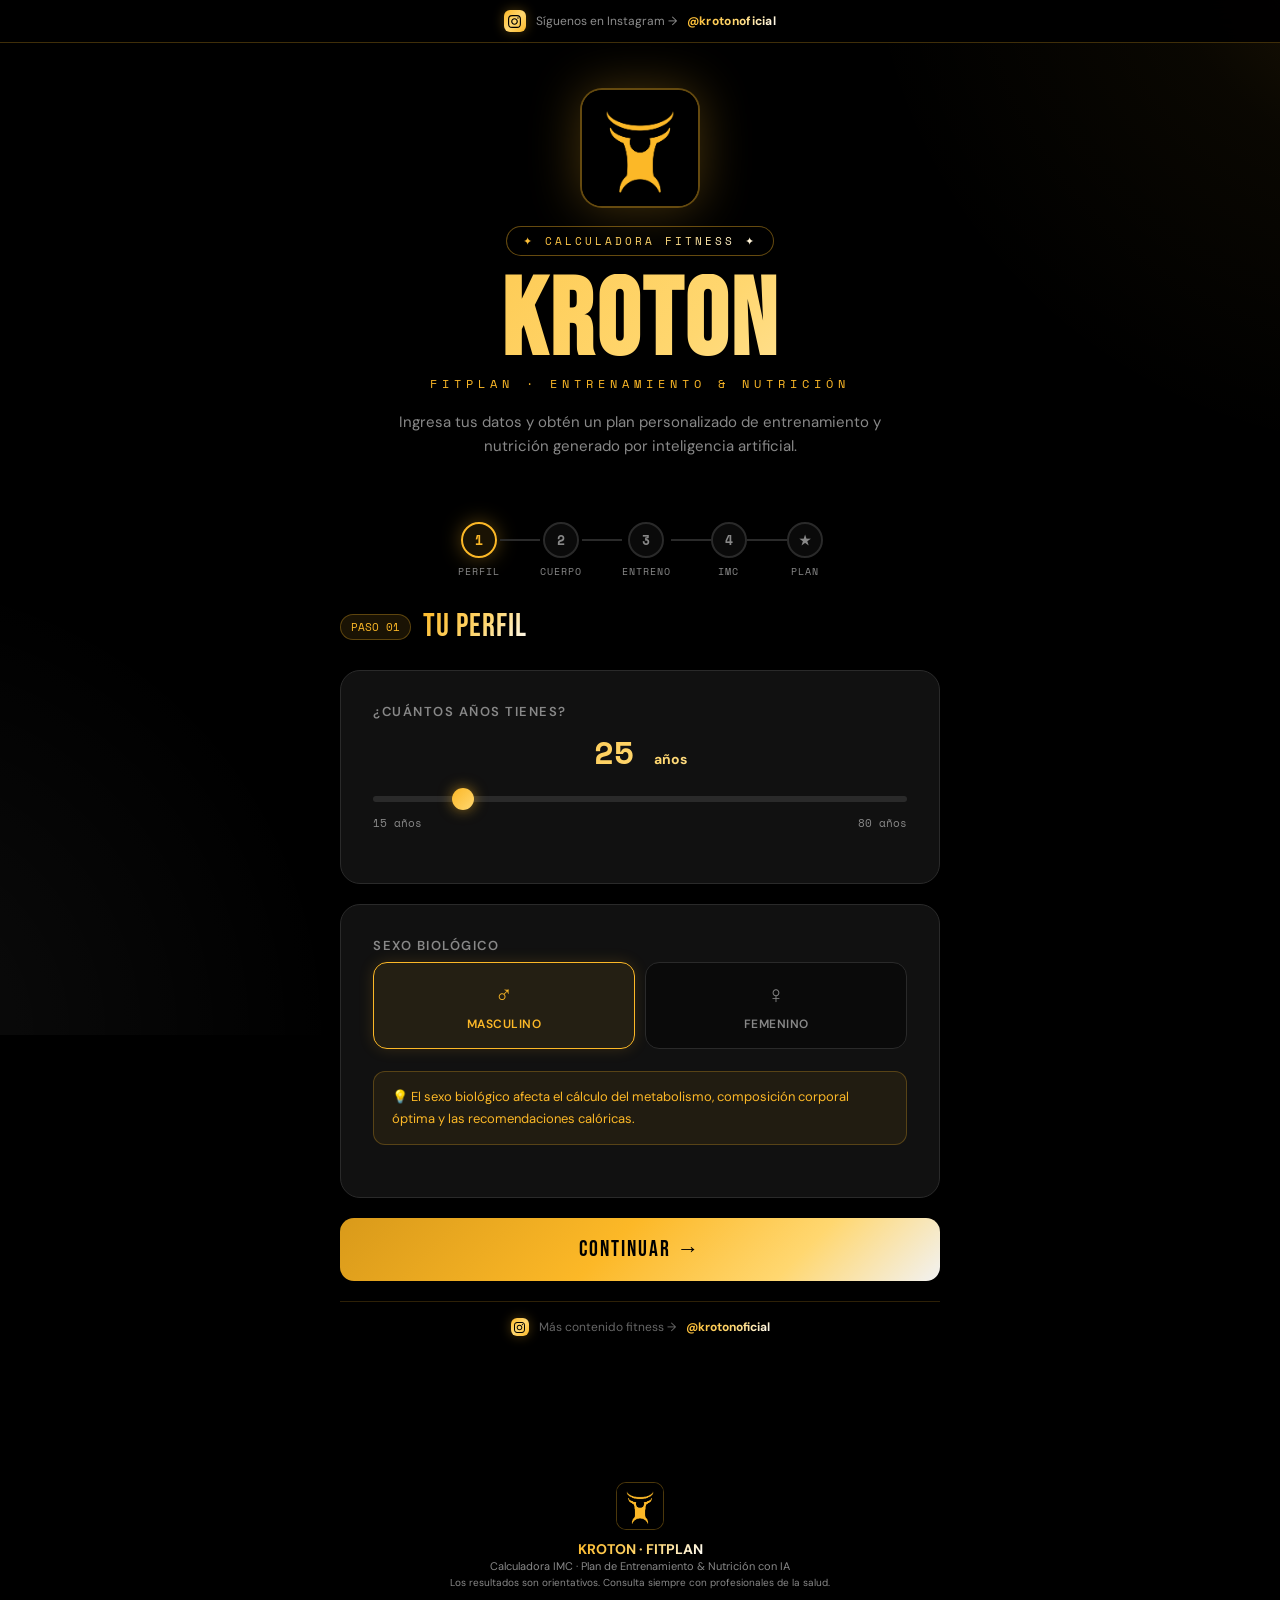
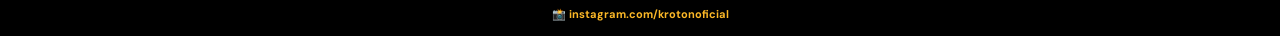
==== commit 7e6e14fa: "Update index.html" ====
--- a/index.html
+++ b/index.html
@@ -5,6 +5,7 @@
 <meta name="viewport" content="width=device-width, initial-scale=1.0">
 <title>KROTON FITPLAN — Tu Plan Personalizado</title>
 <link rel="stylesheet" href="css/style.css">
+<link rel="icon" href="img/favicon.png" type="image/png">
 <link href="https://fonts.googleapis.com/css2?family=Bebas+Neue&family=DM+Sans:wght@300;400;500;600;700&family=Space+Mono:wght@400;700&display=swap" rel="stylesheet">
 
 </head>
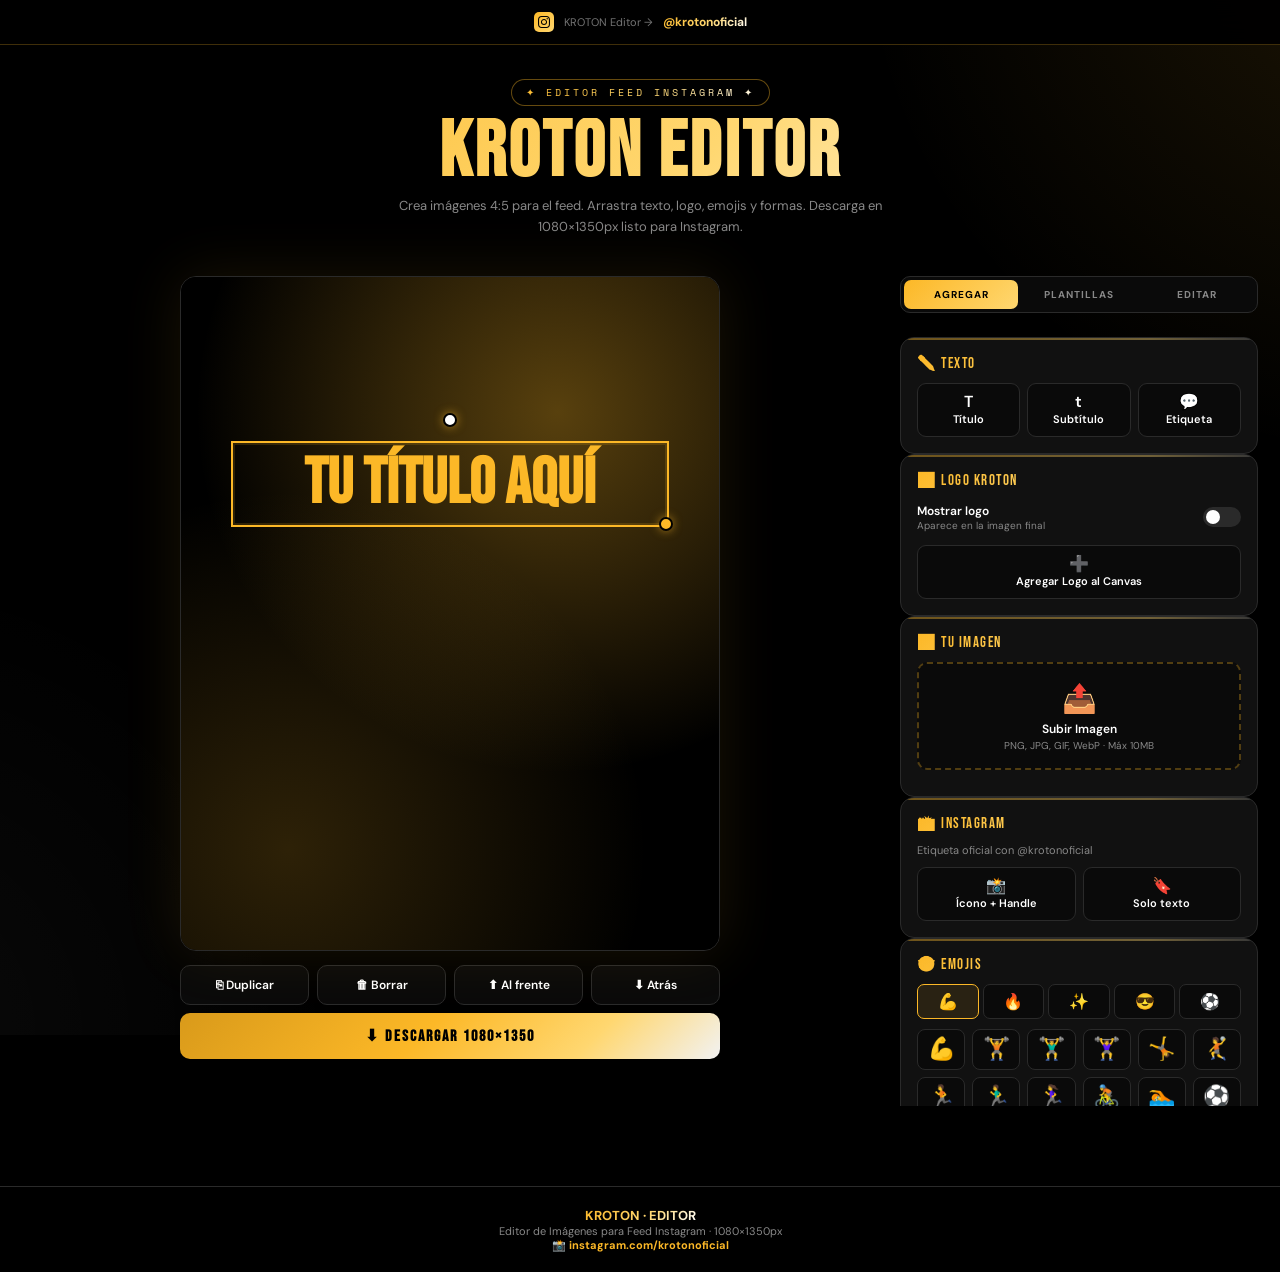
==== commit 2124710f: "Add files via upload" ====
--- a/index.html
+++ b/index.html
@@ -3,323 +3,382 @@
 <head>
 <meta charset="UTF-8">
 <meta name="viewport" content="width=device-width, initial-scale=1.0">
-<title>KROTON FITPLAN — Tu Plan Personalizado</title>
+<title>KROTON — Editor de Imágenes Instagram</title>
+<link rel="shortcut icon" href="img/favicon.png" type="img/png">
 <link rel="stylesheet" href="css/style.css">
-<link rel="icon" href="img/favicon.png" type="image/png">
-<link href="https://fonts.googleapis.com/css2?family=Bebas+Neue&family=DM+Sans:wght@300;400;500;600;700&family=Space+Mono:wght@400;700&display=swap" rel="stylesheet">
+<link href="https://fonts.googleapis.com/css2?family=Bebas+Neue&family=DM+Sans:wght@300;400;500;600;700&family=Space+Mono:wght@400;700&family=Anton&family=Oswald:wght@400;600;700&family=Montserrat:wght@700;900&family=Barlow+Condensed:wght@700;900&family=Black+Han+Sans&family=Archivo+Black&family=Rubik+Mono+One&display=swap" rel="stylesheet">
 
 </head>
 <body>
 
-<!-- ===== INSTAGRAM TOP BAR ===== -->
-<div class="ig-topbar">
-  <div class="ig-icon-wrap">
+<!-- TOPBAR -->
+<div class="topbar">
+  <div class="ig-icon">
     <svg viewBox="0 0 24 24"><path d="M12 2.163c3.204 0 3.584.012 4.85.07 3.252.148 4.771 1.691 4.919 4.919.058 1.265.069 1.645.069 4.849 0 3.205-.012 3.584-.069 4.849-.149 3.225-1.664 4.771-4.919 4.919-1.266.058-1.644.07-4.85.07-3.204 0-3.584-.012-4.849-.07-3.26-.149-4.771-1.699-4.919-4.92-.058-1.265-.07-1.644-.07-4.849 0-3.204.013-3.583.07-4.849.149-3.227 1.664-4.771 4.919-4.919 1.266-.057 1.645-.069 4.849-.069zm0-2.163c-3.259 0-3.667.014-4.947.072-4.358.2-6.78 2.618-6.98 6.98-.059 1.281-.073 1.689-.073 4.948 0 3.259.014 3.668.072 4.948.2 4.358 2.618 6.78 6.98 6.98 1.281.058 1.689.072 4.948.072 3.259 0 3.668-.014 4.948-.072 4.354-.2 6.782-2.618 6.979-6.98.059-1.28.073-1.689.073-4.948 0-3.259-.014-3.667-.072-4.947-.196-4.354-2.617-6.78-6.979-6.98-1.281-.059-1.69-.073-4.949-.073zm0 5.838c-3.403 0-6.162 2.759-6.162 6.162s2.759 6.163 6.162 6.163 6.162-2.759 6.162-6.163c0-3.403-2.759-6.162-6.162-6.162zm0 10.162c-2.209 0-4-1.79-4-4 0-2.209 1.791-4 4-4s4 1.791 4 4c0 2.21-1.791 4-4 4zm6.406-11.845c-.796 0-1.441.645-1.441 1.44s.645 1.44 1.441 1.44c.795 0 1.439-.645 1.439-1.44s-.644-1.44-1.439-1.44z"/></svg>
   </div>
-  <span class="ig-topbar-text">Síguenos en Instagram →</span>
-  <a href="https://www.instagram.com/krotonoficial/" target="_blank" rel="noopener" class="ig-topbar-handle">@krotonoficial</a>
+  <span style="font-size:11px;color:rgba(255,255,255,0.45)">KROTON Editor →</span>
+  <a href="https://www.instagram.com/krotonoficial/" target="_blank">@krotonoficial</a>
 </div>
 
-<!-- ===== HERO ===== -->
+<!-- HERO -->
 <div class="hero">
-  <div class="hero-logo">
-    <img src="img/Logo de Kroton - Negro.jpg" alt="Kroton Logo">
+  <div class="hero-badge">✦ Editor Feed Instagram ✦</div>
+  <h1>KROTON EDITOR</h1>
+  <p>Crea imágenes 4:5 para el feed. Arrastra texto, logo, emojis y formas. Descarga en 1080×1350px listo para Instagram.</p>
+</div>
+
+<!-- APP -->
+<div class="app">
+
+  <!-- CANVAS -->
+  <div class="canvas-col">
+    <div class="canvas-wrap">
+      <div id="stage">
+        <div class="bg-layer" id="bgLayer"></div>
+        <!-- Guías de alineación -->
+        <div class="guide v" id="guide-v-left"></div>
+        <div class="guide v" id="guide-v-center"></div>
+        <div class="guide v" id="guide-v-right"></div>
+        <div class="guide h" id="guide-h-top"></div>
+        <div class="guide h" id="guide-h-center"></div>
+        <div class="guide h" id="guide-h-bottom"></div>
+        <div class="guide v dashed" id="guide-v-other"></div>
+        <div class="guide h dashed" id="guide-h-other"></div>
+      </div>
+    </div>
+    <div class="drag-badge" id="dragBadge">0, 0</div>
+
+    <div class="canvas-actions">
+      <button onclick="duplicateSelected()">⎘ Duplicar</button>
+      <button onclick="deleteSelected()">🗑 Borrar</button>
+      <button onclick="bringToFront()">⬆ Al frente</button>
+      <button onclick="sendToBack()">⬇ Atrás</button>
+      <button class="btn-download" onclick="downloadImage()">⬇ DESCARGAR 1080×1350</button>
+    </div>
   </div>
-  <div class="hero-badge">✦ Calculadora Fitness ✦</div>
-  <h1>KROTON</h1>
-  <div class="tagline">FITPLAN · Entrenamiento & Nutrición</div>
-  <p>Ingresa tus datos y obtén un plan personalizado de entrenamiento y nutrición generado por inteligencia artificial.</p>
-</div>
-
-<!-- ===== PROGRESS ===== -->
-<div class="progress-bar" id="progressBar">
-  <div class="step-item">
-    <div class="step-circle active" id="sc1">1</div>
-    <div class="step-label">Perfil</div>
-  </div>
-  <div class="step-line" id="sl1"></div>
-  <div class="step-item">
-    <div class="step-circle" id="sc2">2</div>
-    <div class="step-label">Cuerpo</div>
-  </div>
-  <div class="step-line" id="sl2"></div>
-  <div class="step-item">
-    <div class="step-circle" id="sc3">3</div>
-    <div class="step-label">Entreno</div>
-  </div>
-  <div class="step-line" id="sl3"></div>
-  <div class="step-item">
-    <div class="step-circle" id="sc4">4</div>
-    <div class="step-label">IMC</div>
-  </div>
-  <div class="step-line" id="sl4"></div>
-  <div class="step-item">
-    <div class="step-circle" id="sc5">★</div>
-    <div class="step-label">Plan</div>
+
+  <!-- PANEL -->
+  <div class="panel-col">
+
+    <div class="tabs">
+      <button class="tab active" onclick="switchTab('agregar', this)">Agregar</button>
+      <button class="tab" onclick="switchTab('plantillas', this)">Plantillas</button>
+      <button class="tab" onclick="switchTab('editar', this)">Editar</button>
+    </div>
+
+    <!-- TAB AGREGAR -->
+    <div class="tab-content active" id="tab-agregar">
+
+      <div class="panel">
+        <div class="panel-title">✏️ Texto</div>
+        <div class="btn-grid cols-3">
+          <button class="tool-btn" onclick="addText('TITULAR','title')">
+            <span class="ico">T</span><span>Título</span>
+          </button>
+          <button class="tool-btn" onclick="addText('Subtítulo aquí','sub')">
+            <span class="ico">t</span><span>Subtítulo</span>
+          </button>
+          <button class="tool-btn" onclick="addText('TIP #1','tip')">
+            <span class="ico">💬</span><span>Etiqueta</span>
+          </button>
+        </div>
+      </div>
+
+      <div class="panel">
+        <div class="panel-title">🖼️ Logo Kroton</div>
+        <div class="tog-row" style="margin-bottom:10px;">
+          <div>
+            <div style="font-size:12px;font-weight:600">Mostrar logo</div>
+            <div style="font-size:10px;color:var(--muted)">Aparece en la imagen final</div>
+          </div>
+          <label class="tog">
+            <input type="checkbox" id="logoToggle" onchange="toggleLogo()">
+            <span class="tog-sl"></span>
+          </label>
+        </div>
+        <button class="tool-btn" style="width:100%" onclick="addLogo()">
+          <span class="ico">➕</span><span>Agregar Logo al Canvas</span>
+        </button>
+      </div>
+
+      <div class="panel">
+        <div class="panel-title">🖼️ Tu Imagen</div>
+        <label class="upload-area" id="uploadArea">
+          <div class="up-icon">📤</div>
+          <div class="up-text">Subir Imagen</div>
+          <div class="up-hint">PNG, JPG, GIF, WebP · Máx 10MB</div>
+          <input type="file" id="imgUpload" accept="image/*" multiple>
+        </label>
+        <div class="my-images-grid" id="myImagesGrid"></div>
+      </div>
+
+      <div class="panel">
+        <div class="panel-title">📸 Instagram</div>
+        <p style="font-size:11px;color:var(--muted);margin-bottom:10px;">Etiqueta oficial con @krotonoficial</p>
+        <div class="btn-grid">
+          <button class="tool-btn" onclick="addInstagramLabel('@krotonoficial')">
+            <span class="ico">📸</span><span>Ícono + Handle</span>
+          </button>
+          <button class="tool-btn" onclick="addInstagramLabel('krotonoficial', true)">
+            <span class="ico">🔖</span><span>Solo texto</span>
+          </button>
+        </div>
+      </div>
+
+      <div class="panel">
+        <div class="panel-title">😎 Emojis</div>
+        <div class="emoji-cat-tabs" id="emojiCatTabs"></div>
+        <div class="btn-grid cols-6" id="emojiGrid"></div>
+      </div>
+
+      <div class="panel">
+        <div class="panel-title">🔷 Formas</div>
+        <div class="btn-grid cols-4">
+          <button class="tool-btn" onclick="addShape('rect')"><span class="ico">▭</span><span>Rect</span></button>
+          <button class="tool-btn" onclick="addShape('circle')"><span class="ico">●</span><span>Círculo</span></button>
+          <button class="tool-btn" onclick="addShape('triangle')"><span class="ico">▲</span><span>Triáng.</span></button>
+          <button class="tool-btn" onclick="addShape('star')"><span class="ico">★</span><span>Estrella</span></button>
+          <button class="tool-btn" onclick="addShape('arrow-r')"><span class="ico">→</span><span>Flecha →</span></button>
+          <button class="tool-btn" onclick="addShape('arrow-l')"><span class="ico">←</span><span>Flecha ←</span></button>
+          <button class="tool-btn" onclick="addShape('arrow-u')"><span class="ico">↑</span><span>Flecha ↑</span></button>
+          <button class="tool-btn" onclick="addShape('arrow-d')"><span class="ico">↓</span><span>Flecha ↓</span></button>
+          <button class="tool-btn" onclick="addShape('line')"><span class="ico">━</span><span>Línea</span></button>
+          <button class="tool-btn" onclick="addShape('burst')"><span class="ico">✦</span><span>Estallar</span></button>
+          <button class="tool-btn" onclick="addShape('heart')"><span class="ico">♥</span><span>Corazón</span></button>
+          <button class="tool-btn" onclick="addShape('check')"><span class="ico">✓</span><span>Check</span></button>
+        </div>
+      </div>
+
+    </div>
+
+    <!-- TAB PLANTILLAS -->
+    <div class="tab-content" id="tab-plantillas">
+      <div class="panel">
+        <div class="panel-title">🎨 Plantillas de Fondo</div>
+        <p style="font-size:11px;color:var(--muted);margin-bottom:10px;">12 estilos — naranja, blanco y negro</p>
+        <div class="tpl-grid" id="tplGrid"></div>
+      </div>
+    </div>
+
+    <!-- TAB EDITAR -->
+    <div class="tab-content" id="tab-editar">
+
+      <div class="panel" id="emptyEditPanel">
+        <div class="empty-hint">
+          👆 Selecciona un elemento del canvas<br>para editarlo
+        </div>
+      </div>
+
+      <div class="panel" id="editTextPanel" style="display:none">
+        <div class="panel-title">✏️ Editar Texto</div>
+        <div class="field">
+          <label>Contenido</label>
+          <textarea id="eTxtContent" oninput="updateSelectedText()"></textarea>
+        </div>
+        <div class="field">
+          <label>Fuente</label>
+          <select id="eTxtFont" onchange="updateSelectedText()">
+            <option value="'Bebas Neue', sans-serif">Bebas Neue</option>
+            <option value="'Anton', sans-serif">Anton</option>
+            <option value="'Archivo Black', sans-serif">Archivo Black</option>
+            <option value="'Oswald', sans-serif">Oswald</option>
+            <option value="'Montserrat', sans-serif">Montserrat</option>
+            <option value="'Barlow Condensed', sans-serif">Barlow Condensed</option>
+            <option value="'Black Han Sans', sans-serif">Black Han Sans</option>
+            <option value="'Rubik Mono One', sans-serif">Rubik Mono</option>
+            <option value="'DM Sans', sans-serif">DM Sans</option>
+            <option value="'Space Mono', monospace">Space Mono</option>
+          </select>
+        </div>
+        <div class="field">
+          <label>Tamaño <span class="slider-val" id="eTxtSizeVal">48px</span></label>
+          <div class="slider-row">
+            <input type="range" id="eTxtSize" min="14" max="180" value="48" oninput="updateSelectedText()">
+          </div>
+        </div>
+        <div class="field">
+          <label>Peso</label>
+          <select id="eTxtWeight" onchange="updateSelectedText()">
+            <option value="400">Normal (400)</option>
+            <option value="600">Semibold (600)</option>
+            <option value="700" selected>Bold (700)</option>
+            <option value="900">Black (900)</option>
+          </select>
+        </div>
+        <div class="field">
+          <label>Alineación</label>
+          <div class="btn-grid cols-3">
+            <button class="tool-btn" id="al-l" onclick="setTextAlign('left')">⬅ Izq</button>
+            <button class="tool-btn sel" id="al-c" onclick="setTextAlign('center')">⬆ Centro</button>
+            <button class="tool-btn" id="al-r" onclick="setTextAlign('right')">Der ➡</button>
+          </div>
+        </div>
+        <div class="field">
+          <label>Color del texto</label>
+          <div class="color-row" id="eTxtColorRow"></div>
+        </div>
+        <div class="tog-row" style="margin-top:8px;">
+          <div>
+            <div style="font-size:12px;font-weight:600">Contorno negro</div>
+            <div style="font-size:10px;color:var(--muted)">Mejora la legibilidad</div>
+          </div>
+          <label class="tog">
+            <input type="checkbox" id="eTxtStroke" onchange="updateSelectedText()">
+            <span class="tog-sl"></span>
+          </label>
+        </div>
+        <div class="tog-row" style="margin-top:6px;">
+          <div>
+            <div style="font-size:12px;font-weight:600">Fondo amarillo</div>
+            <div style="font-size:10px;color:var(--muted)">Pastilla tipo etiqueta</div>
+          </div>
+          <label class="tog">
+            <input type="checkbox" id="eTxtBg" onchange="updateSelectedText()">
+            <span class="tog-sl"></span>
+          </label>
+        </div>
+      </div>
+
+      <div class="panel" id="editShapePanel" style="display:none">
+        <div class="panel-title">🔷 Editar Forma</div>
+        <div class="field">
+          <label>Color</label>
+          <div class="color-row" id="eShapeColorRow"></div>
+        </div>
+        <div class="field">
+          <label>Grosor de trazo <span class="slider-val" id="eShapeStrokeVal">0px</span></label>
+          <div class="slider-row">
+            <input type="range" id="eShapeStroke" min="0" max="20" value="0" oninput="updateSelectedShape()">
+          </div>
+        </div>
+        <div class="field">
+          <label>Relleno</label>
+          <div class="btn-grid">
+            <button class="tool-btn sel" id="fillFull" onclick="setShapeFill('full')">Sólido</button>
+            <button class="tool-btn" id="fillNone" onclick="setShapeFill('none')">Solo contorno</button>
+          </div>
+        </div>
+        <div class="field">
+          <label>Opacidad <span class="slider-val" id="eShapeOpVal">100%</span></label>
+          <div class="slider-row">
+            <input type="range" id="eShapeOp" min="10" max="100" value="100" oninput="updateSelectedShape()">
+          </div>
+        </div>
+      </div>
+
+      <div class="panel" id="editLogoPanel" style="display:none">
+        <div class="panel-title">🖼️ Editar Logo</div>
+        <div class="field">
+          <label>Opacidad <span class="slider-val" id="eLogoOpVal">100%</span></label>
+          <div class="slider-row">
+            <input type="range" id="eLogoOp" min="20" max="100" value="100" oninput="updateSelectedLogo()">
+          </div>
+        </div>
+        <p style="font-size:11px;color:var(--muted)">Arrastra la esquina amarilla para redimensionar.</p>
+      </div>
+
+      <div class="panel" id="editImagePanel" style="display:none">
+        <div class="panel-title">🖼️ Editar Imagen</div>
+        <div class="field">
+          <label>Ajuste de imagen</label>
+          <div class="btn-grid cols-3">
+            <button class="tool-btn" id="fit-contain" onclick="setImageFit('contain')">Ajustar</button>
+            <button class="tool-btn" id="fit-cover" onclick="setImageFit('cover')">Rellenar</button>
+            <button class="tool-btn" id="fit-fill" onclick="setImageFit('fill')">Estirar</button>
+          </div>
+        </div>
+        <div class="field">
+          <label>Opacidad <span class="slider-val" id="eImgOpVal">100%</span></label>
+          <div class="slider-row">
+            <input type="range" id="eImgOp" min="10" max="100" value="100" oninput="updateSelectedImage()">
+          </div>
+        </div>
+        <div class="field">
+          <label>Bordes redondeados <span class="slider-val" id="eImgRadiusVal">0px</span></label>
+          <div class="slider-row">
+            <input type="range" id="eImgRadius" min="0" max="100" value="0" oninput="updateSelectedImage()">
+          </div>
+        </div>
+      </div>
+
+      <div class="panel" id="editEmojiPanel" style="display:none">
+        <div class="panel-title">😎 Editar Emoji</div>
+        <div class="field">
+          <label>Cambiar emoji</label>
+          <input type="text" id="eEmojiChar" maxlength="4" oninput="updateSelectedEmoji()">
+        </div>
+        <div class="field">
+          <label>Tamaño <span class="slider-val" id="eEmojiSizeVal">80px</span></label>
+          <div class="slider-row">
+            <input type="range" id="eEmojiSize" min="30" max="300" value="80" oninput="updateSelectedEmoji()">
+          </div>
+        </div>
+      </div>
+
+      <div class="panel" id="editIgLabelPanel" style="display:none">
+        <div class="panel-title">📸 Editar Instagram</div>
+        <div class="field">
+          <label>Handle</label>
+          <input type="text" id="eIgText" oninput="updateSelectedIgLabel()">
+        </div>
+        <div class="field">
+          <label>Tamaño <span class="slider-val" id="eIgSizeVal">16px</span></label>
+          <div class="slider-row">
+            <input type="range" id="eIgSize" min="10" max="40" value="16" oninput="updateSelectedIgLabel()">
+          </div>
+        </div>
+        <div class="tog-row">
+          <div><div style="font-size:12px;font-weight:600">Mostrar ícono</div></div>
+          <label class="tog">
+            <input type="checkbox" id="eIgShowIcon" checked onchange="updateSelectedIgLabel()">
+            <span class="tog-sl"></span>
+          </label>
+        </div>
+        <div class="tog-row">
+          <div><div style="font-size:12px;font-weight:600">Fondo oscuro</div></div>
+          <label class="tog">
+            <input type="checkbox" id="eIgBg" checked onchange="updateSelectedIgLabel()">
+            <span class="tog-sl"></span>
+          </label>
+        </div>
+      </div>
+
+      <div class="panel" id="commonEditPanel" style="display:none">
+        <div class="panel-title">🔄 Rotación y Posición</div>
+        <div class="field">
+          <label>Rotación <span class="slider-val" id="eRotVal">0°</span></label>
+          <div class="slider-row">
+            <input type="range" id="eRot" min="-180" max="180" value="0" oninput="updateSelectedRotation()">
+          </div>
+        </div>
+        <div class="divider-soft"></div>
+        <div class="btn-grid">
+          <button class="tool-btn" onclick="centerSelectedH()">↔ Centrar H</button>
+          <button class="tool-btn" onclick="centerSelectedV()">↕ Centrar V</button>
+        </div>
+      </div>
+
+    </div>
+
+    <div class="panel">
+      <div class="panel-title">📑 Capas</div>
+      <div class="layers-list" id="layersList">
+        <div class="empty-hint">Sin elementos aún</div>
+      </div>
+    </div>
+
   </div>
 </div>
 
-<div class="container">
-
-  <!-- ===== SECCIÓN 1: PERFIL ===== -->
-  <div class="section active" id="sec1">
-    <div class="section-header">
-      <span class="section-num">PASO 01</span>
-      <span class="section-title">Tu Perfil</span>
-    </div>
-    <div class="card">
-      <div class="form-group">
-        <label>¿Cuántos años tienes?</label>
-        <div class="slider-value" id="ageDisplay">25 <span class="slider-unit">años</span></div>
-        <input type="range" id="ageSlider" min="15" max="80" value="25" oninput="updateSlider('age')">
-        <div class="slider-labels"><span>15 años</span><span>80 años</span></div>
-      </div>
-    </div>
-    <div class="card">
-      <div class="form-group">
-        <label>Sexo Biológico</label>
-        <div class="radio-grid">
-          <label class="radio-card">
-            <input type="radio" name="sexo" value="masculino" checked>
-            <div class="radio-label"><span class="icon">♂</span>Masculino</div>
-          </label>
-          <label class="radio-card">
-            <input type="radio" name="sexo" value="femenino">
-            <div class="radio-label"><span class="icon">♀</span>Femenino</div>
-          </label>
-        </div>
-        <div class="alert alert-info" style="margin-top:14px;">
-          💡 El sexo biológico afecta el cálculo del metabolismo, composición corporal óptima y las recomendaciones calóricas.
-        </div>
-      </div>
-    </div>
-    <button class="btn btn-primary" onclick="goTo(2)">CONTINUAR →</button>
-    <div class="ig-footer">
-      <div class="ig-icon-wrap" style="width:18px;height:18px;">
-        <svg viewBox="0 0 24 24" style="width:11px;height:11px;fill:#000;"><path d="M12 2.163c3.204 0 3.584.012 4.85.07 3.252.148 4.771 1.691 4.919 4.919.058 1.265.069 1.645.069 4.849 0 3.205-.012 3.584-.069 4.849-.149 3.225-1.664 4.771-4.919 4.919-1.266.058-1.644.07-4.85.07-3.204 0-3.584-.012-4.849-.07-3.26-.149-4.771-1.699-4.919-4.92-.058-1.265-.07-1.644-.07-4.849 0-3.204.013-3.583.07-4.849.149-3.227 1.664-4.771 4.919-4.919 1.266-.057 1.645-.069 4.849-.069zm0-2.163c-3.259 0-3.667.014-4.947.072-4.358.2-6.78 2.618-6.98 6.98-.059 1.281-.073 1.689-.073 4.948 0 3.259.014 3.668.072 4.948.2 4.358 2.618 6.78 6.98 6.98 1.281.058 1.689.072 4.948.072 3.259 0 3.668-.014 4.948-.072 4.354-.2 6.782-2.618 6.979-6.98.059-1.28.073-1.689.073-4.948 0-3.259-.014-3.667-.072-4.947-.196-4.354-2.617-6.78-6.979-6.98-1.281-.059-1.69-.073-4.949-.073zm0 5.838c-3.403 0-6.162 2.759-6.162 6.162s2.759 6.163 6.162 6.163 6.162-2.759 6.162-6.163c0-3.403-2.759-6.162-6.162-6.162zm0 10.162c-2.209 0-4-1.79-4-4 0-2.209 1.791-4 4-4s4 1.791 4 4c0 2.21-1.791 4-4 4zm6.406-11.845c-.796 0-1.441.645-1.441 1.44s.645 1.44 1.441 1.44c.795 0 1.439-.645 1.439-1.44s-.644-1.44-1.439-1.44z"/></svg>
-      </div>
-      <span class="ig-footer-text">Más contenido fitness →</span>
-      <a href="https://www.instagram.com/krotonoficial/" target="_blank" rel="noopener" class="ig-footer-handle">@krotonoficial</a>
-    </div>
-  </div>
-
-  <!-- ===== SECCIÓN 2: CUERPO ===== -->
-  <div class="section" id="sec2">
-    <div class="section-header">
-      <span class="section-num">PASO 02</span>
-      <span class="section-title">Tu Cuerpo</span>
-    </div>
-    <div class="card">
-      <div class="card-title">Estatura</div>
-      <div class="card-sub">¿Cuánto mides?</div>
-      <div class="unit-toggle" style="margin-bottom:20px;">
-        <button class="unit-btn active" id="cmBtn" onclick="setHeightUnit('cm')">Centímetros</button>
-        <button class="unit-btn" id="ftBtn" onclick="setHeightUnit('ft')">Pies / Pulgadas</button>
-      </div>
-      <div id="heightCm">
-        <div class="slider-value" id="heightDisplay">170 <span class="slider-unit">cm</span></div>
-        <input type="range" id="heightSlider" min="130" max="220" value="170" oninput="updateSlider('height')">
-        <div class="slider-labels"><span>1.30 m</span><span>2.20 m</span></div>
-      </div>
-      <div id="heightFt" style="display:none;">
-        <div style="display:flex;gap:12px;">
-          <div class="form-group" style="flex:1;">
-            <label>Pies</label>
-            <input type="number" id="feetInput" min="4" max="7" value="5" oninput="convertFtToCm()">
-          </div>
-          <div class="form-group" style="flex:1;">
-            <label>Pulgadas</label>
-            <input type="number" id="inchesInput" min="0" max="11" value="7" oninput="convertFtToCm()">
-          </div>
-        </div>
-        <div style="text-align:center;color:var(--kroton-yellow);font-family:'Space Mono',monospace;font-size:14px;" id="ftConversion">≈ 170 cm</div>
-      </div>
-    </div>
-    <div class="card">
-      <div class="card-title">Peso</div>
-      <div class="card-sub">¿Cuánto pesas?</div>
-      <div class="unit-toggle" style="margin-bottom:20px;">
-        <button class="unit-btn active" id="kgBtn" onclick="setWeightUnit('kg')">Kilogramos</button>
-        <button class="unit-btn" id="lbBtn" onclick="setWeightUnit('lb')">Libras</button>
-      </div>
-      <div class="slider-value" id="weightDisplay">70 <span class="slider-unit" id="weightUnitLabel">kg</span></div>
-      <input type="range" id="weightSlider" min="30" max="200" value="70" oninput="updateSlider('weight')">
-      <div class="slider-labels" id="weightLabels"><span>30 kg</span><span>200 kg</span></div>
-    </div>
-    <div class="card">
-      <div class="card-title">Somatotipo</div>
-      <div class="card-sub">¿Cómo describirías tu tipo de cuerpo naturalmente?</div>
-      <div class="radio-grid" style="grid-template-columns:repeat(3,1fr);">
-        <label class="radio-card">
-          <input type="radio" name="somato" value="ectomorfo" checked>
-          <div class="radio-label"><span class="icon">🏃</span>Ectomorfo<span style="font-size:9px;font-weight:400;color:var(--muted);margin-top:2px;">Delgado, difícil ganar peso</span></div>
-        </label>
-        <label class="radio-card">
-          <input type="radio" name="somato" value="mesomorfo">
-          <div class="radio-label"><span class="icon">💪</span>Mesomorfo<span style="font-size:9px;font-weight:400;color:var(--muted);margin-top:2px;">Atlético, músculos definidos</span></div>
-        </label>
-        <label class="radio-card">
-          <input type="radio" name="somato" value="endomorfo">
-          <div class="radio-label"><span class="icon">🏋️</span>Endomorfo<span style="font-size:9px;font-weight:400;color:var(--muted);margin-top:2px;">Tendencia a ganar grasa</span></div>
-        </label>
-      </div>
-      <div class="alert alert-info" style="margin-top:14px;">
-        💡 <strong>¿No sabes cuál eres?</strong><br>
-        • <strong>Ectomorfo:</strong> Delgado naturalmente, huesos pequeños, metabolismo rápido.<br>
-        • <strong>Mesomorfo:</strong> Atlético, gana músculo fácilmente.<br>
-        • <strong>Endomorfo:</strong> Tendencia a acumular grasa en abdomen y cadera.
-      </div>
-    </div>
-    <button class="btn btn-primary" onclick="goTo(3)">CONTINUAR →</button>
-    <button class="btn btn-secondary" onclick="goTo(1)">← Volver</button>
-    <div class="ig-footer">
-      <div class="ig-icon-wrap" style="width:18px;height:18px;"><svg viewBox="0 0 24 24" style="width:11px;height:11px;fill:#000;"><path d="M12 2.163c3.204 0 3.584.012 4.85.07 3.252.148 4.771 1.691 4.919 4.919.058 1.265.069 1.645.069 4.849 0 3.205-.012 3.584-.069 4.849-.149 3.225-1.664 4.771-4.919 4.919-1.266.058-1.644.07-4.85.07-3.204 0-3.584-.012-4.849-.07-3.26-.149-4.771-1.699-4.919-4.92-.058-1.265-.07-1.644-.07-4.849 0-3.204.013-3.583.07-4.849.149-3.227 1.664-4.771 4.919-4.919 1.266-.057 1.645-.069 4.849-.069zm0-2.163c-3.259 0-3.667.014-4.947.072-4.358.2-6.78 2.618-6.98 6.98-.059 1.281-.073 1.689-.073 4.948 0 3.259.014 3.668.072 4.948.2 4.358 2.618 6.78 6.98 6.98 1.281.058 1.689.072 4.948.072 3.259 0 3.668-.014 4.948-.072 4.354-.2 6.782-2.618 6.979-6.98.059-1.28.073-1.689.073-4.948 0-3.259-.014-3.667-.072-4.947-.196-4.354-2.617-6.78-6.979-6.98-1.281-.059-1.69-.073-4.949-.073zm0 5.838c-3.403 0-6.162 2.759-6.162 6.162s2.759 6.163 6.162 6.163 6.162-2.759 6.162-6.163c0-3.403-2.759-6.162-6.162-6.162zm0 10.162c-2.209 0-4-1.79-4-4 0-2.209 1.791-4 4-4s4 1.791 4 4c0 2.21-1.791 4-4 4zm6.406-11.845c-.796 0-1.441.645-1.441 1.44s.645 1.44 1.441 1.44c.795 0 1.439-.645 1.439-1.44s-.644-1.44-1.439-1.44z"/></svg></div>
-      <span class="ig-footer-text">Más contenido fitness →</span>
-      <a href="https://www.instagram.com/krotonoficial/" target="_blank" rel="noopener" class="ig-footer-handle">@krotonoficial</a>
-    </div>
-  </div>
-
-  <!-- ===== SECCIÓN 3: ENTRENAMIENTO ===== -->
-  <div class="section" id="sec3">
-    <div class="section-header">
-      <span class="section-num">PASO 03</span>
-      <span class="section-title">Tu Entrenamiento</span>
-    </div>
-    <div class="card">
-      <div class="card-title">Días de Entrenamiento</div>
-      <div class="card-sub">¿Cuántos días a la semana entrenas actualmente?</div>
-      <div class="slider-value" id="daysDisplay">3 <span class="slider-unit">días/semana</span></div>
-      <input type="range" id="daysSlider" min="0" max="6" value="3" step="1" oninput="updateSlider('days')">
-      <div class="slider-labels"><span>0 (Sedentario)</span><span>6 días</span></div>
-      <div id="daysDescBox" class="alert alert-info" style="margin-top:16px;"></div>
-    </div>
-    <div class="card">
-      <div class="card-title">Objetivo Principal</div>
-      <div class="card-sub">¿Qué quieres lograr?</div>
-      <div class="radio-grid" style="grid-template-columns:repeat(2,1fr);">
-        <label class="radio-card"><input type="radio" name="objetivo" value="perder_grasa" checked><div class="radio-label"><span class="icon">🔥</span>Perder Grasa</div></label>
-        <label class="radio-card"><input type="radio" name="objetivo" value="ganar_musculo"><div class="radio-label"><span class="icon">💪</span>Ganar Músculo</div></label>
-        <label class="radio-card"><input type="radio" name="objetivo" value="definicion"><div class="radio-label"><span class="icon">⚡</span>Definición</div></label>
-        <label class="radio-card"><input type="radio" name="objetivo" value="salud_general"><div class="radio-label"><span class="icon">❤️</span>Salud General</div></label>
-        <label class="radio-card"><input type="radio" name="objetivo" value="resistencia"><div class="radio-label"><span class="icon">🏃</span>Resistencia</div></label>
-        <label class="radio-card"><input type="radio" name="objetivo" value="fuerza"><div class="radio-label"><span class="icon">🏋️</span>Fuerza Máx.</div></label>
-      </div>
-    </div>
-    <div class="card">
-      <div class="card-title">Nivel de Experiencia</div>
-      <div class="radio-grid">
-        <label class="radio-card"><input type="radio" name="nivel" value="principiante" checked><div class="radio-label"><span class="icon">🌱</span>Principiante<span style="font-size:9px;color:var(--muted);">0–6 meses</span></div></label>
-        <label class="radio-card"><input type="radio" name="nivel" value="intermedio"><div class="radio-label"><span class="icon">⚙️</span>Intermedio<span style="font-size:9px;color:var(--muted);">6m – 2 años</span></div></label>
-        <label class="radio-card"><input type="radio" name="nivel" value="avanzado"><div class="radio-label"><span class="icon">🏆</span>Avanzado<span style="font-size:9px;color:var(--muted);">2+ años</span></div></label>
-      </div>
-    </div>
-    <div class="card">
-      <div class="card-title">Equipamiento Disponible</div>
-      <div class="radio-grid" style="grid-template-columns:repeat(3,1fr);">
-        <label class="radio-card"><input type="radio" name="equipo" value="gym_completo" checked><div class="radio-label"><span class="icon">🏋️</span>Gym Completo</div></label>
-        <label class="radio-card"><input type="radio" name="equipo" value="mancuernas"><div class="radio-label"><span class="icon">🔵</span>Mancuernas</div></label>
-        <label class="radio-card"><input type="radio" name="equipo" value="cuerpo"><div class="radio-label"><span class="icon">🤸</span>Sin Equipo</div></label>
-      </div>
-    </div>
-    <button class="btn btn-primary" onclick="calcularIMC()">CALCULAR IMC →</button>
-    <button class="btn btn-secondary" onclick="goTo(2)">← Volver</button>
-    <div class="ig-footer">
-      <div class="ig-icon-wrap" style="width:18px;height:18px;"><svg viewBox="0 0 24 24" style="width:11px;height:11px;fill:#000;"><path d="M12 2.163c3.204 0 3.584.012 4.85.07 3.252.148 4.771 1.691 4.919 4.919.058 1.265.069 1.645.069 4.849 0 3.205-.012 3.584-.069 4.849-.149 3.225-1.664 4.771-4.919 4.919-1.266.058-1.644.07-4.85.07-3.204 0-3.584-.012-4.849-.07-3.26-.149-4.771-1.699-4.919-4.92-.058-1.265-.07-1.644-.07-4.849 0-3.204.013-3.583.07-4.849.149-3.227 1.664-4.771 4.919-4.919 1.266-.057 1.645-.069 4.849-.069zm0-2.163c-3.259 0-3.667.014-4.947.072-4.358.2-6.78 2.618-6.98 6.98-.059 1.281-.073 1.689-.073 4.948 0 3.259.014 3.668.072 4.948.2 4.358 2.618 6.78 6.98 6.98 1.281.058 1.689.072 4.948.072 3.259 0 3.668-.014 4.948-.072 4.354-.2 6.782-2.618 6.979-6.98.059-1.28.073-1.689.073-4.948 0-3.259-.014-3.667-.072-4.947-.196-4.354-2.617-6.78-6.979-6.98-1.281-.059-1.69-.073-4.949-.073zm0 5.838c-3.403 0-6.162 2.759-6.162 6.162s2.759 6.163 6.162 6.163 6.162-2.759 6.162-6.163c0-3.403-2.759-6.162-6.162-6.162zm0 10.162c-2.209 0-4-1.79-4-4 0-2.209 1.791-4 4-4s4 1.791 4 4c0 2.21-1.791 4-4 4zm6.406-11.845c-.796 0-1.441.645-1.441 1.44s.645 1.44 1.441 1.44c.795 0 1.439-.645 1.439-1.44s-.644-1.44-1.439-1.44z"/></svg></div>
-      <span class="ig-footer-text">Más contenido fitness →</span>
-      <a href="https://www.instagram.com/krotonoficial/" target="_blank" rel="noopener" class="ig-footer-handle">@krotonoficial</a>
-    </div>
-  </div>
-
-  <!-- ===== SECCIÓN 4: IMC ===== -->
-  <div class="section" id="sec4">
-    <div class="section-header">
-      <span class="section-num">PASO 04</span>
-      <span class="section-title">Tu IMC</span>
-    </div>
-    <div class="card">
-      <div class="imc-display">
-        <div class="imc-number" id="imcValue">—</div>
-        <div class="imc-label" id="imcLabel">—</div>
-        <div style="font-size:12px;color:var(--muted);margin-top:8px;" id="imcDesc"></div>
-      </div>
-      <div class="imc-bar-wrap">
-        <div class="imc-bar"><div class="imc-pointer" id="imcPointer" style="left:0%"></div></div>
-        <div class="imc-bar-labels">
-          <span>Bajo Peso<br>&lt;18.5</span>
-          <span>Normal<br>18.5–24.9</span>
-          <span>Sobrepeso<br>25–29.9</span>
-          <span>Obesidad I<br>30–34.9</span>
-          <span>Obesidad II<br>≥35</span>
-        </div>
-      </div>
-    </div>
-    <div class="card">
-      <div class="card-title">Tu Resumen Físico</div>
-      <div class="stats-grid" id="statsGrid"></div>
-      <div class="divider"></div>
-      <div class="card-sub">Perfil detectado</div>
-      <div class="profile-chips" id="profileChips"></div>
-      <div class="alert" id="metabolicAlert"></div>
-    </div>
-    <div class="card">
-      <div class="card-title">¿Qué significa tu IMC?</div>
-      <div id="imcExplanation" style="font-size:14px;line-height:1.8;color:var(--muted);"></div>
-    </div>
-    <button class="btn btn-primary" onclick="generarPrompt()">GENERAR MI PLAN ✦</button>
-    <button class="btn btn-secondary" onclick="goTo(3)">← Volver</button>
-    <div class="ig-footer">
-      <div class="ig-icon-wrap" style="width:18px;height:18px;"><svg viewBox="0 0 24 24" style="width:11px;height:11px;fill:#000;"><path d="M12 2.163c3.204 0 3.584.012 4.85.07 3.252.148 4.771 1.691 4.919 4.919.058 1.265.069 1.645.069 4.849 0 3.205-.012 3.584-.069 4.849-.149 3.225-1.664 4.771-4.919 4.919-1.266.058-1.644.07-4.85.07-3.204 0-3.584-.012-4.849-.07-3.26-.149-4.771-1.699-4.919-4.92-.058-1.265-.07-1.644-.07-4.849 0-3.204.013-3.583.07-4.849.149-3.227 1.664-4.771 4.919-4.919 1.266-.057 1.645-.069 4.849-.069zm0-2.163c-3.259 0-3.667.014-4.947.072-4.358.2-6.78 2.618-6.98 6.98-.059 1.281-.073 1.689-.073 4.948 0 3.259.014 3.668.072 4.948.2 4.358 2.618 6.78 6.98 6.98 1.281.058 1.689.072 4.948.072 3.259 0 3.668-.014 4.948-.072 4.354-.2 6.782-2.618 6.979-6.98.059-1.28.073-1.689.073-4.948 0-3.259-.014-3.667-.072-4.947-.196-4.354-2.617-6.78-6.979-6.98-1.281-.059-1.69-.073-4.949-.073zm0 5.838c-3.403 0-6.162 2.759-6.162 6.162s2.759 6.163 6.162 6.163 6.162-2.759 6.162-6.163c0-3.403-2.759-6.162-6.162-6.162zm0 10.162c-2.209 0-4-1.79-4-4 0-2.209 1.791-4 4-4s4 1.791 4 4c0 2.21-1.791 4-4 4zm6.406-11.845c-.796 0-1.441.645-1.441 1.44s.645 1.44 1.441 1.44c.795 0 1.439-.645 1.439-1.44s-.644-1.44-1.439-1.44z"/></svg></div>
-      <span class="ig-footer-text">Más contenido fitness →</span>
-      <a href="https://www.instagram.com/krotonoficial/" target="_blank" rel="noopener" class="ig-footer-handle">@krotonoficial</a>
-    </div>
-  </div>
-
-  <!-- ===== SECCIÓN 5: PROMPT ===== -->
-  <div class="section" id="sec5">
-    <div class="section-header">
-      <span class="section-num">PASO 05</span>
-      <span class="section-title">Tu Plan</span>
-    </div>
-    <div class="card">
-      <div class="card-title">¡Listo! 🎉</div>
-      <div class="card-sub">Copia este prompt y pégalo en <strong style="color:var(--kroton-yellow);">ChatGPT, Claude o Gemini</strong>. La IA te responderá con tu plan completo de entrenamiento y nutrición directamente en el chat.</div>
-      <div class="divider"></div>
-      <div class="prompt-box" id="promptBox"></div>
-      <div class="copy-toast" id="copyToast">✅ ¡Prompt copiado! Ahora pégalo en tu IA favorita.</div>
-    </div>
-    <button class="btn btn-copy" onclick="copyPrompt()">📋 COPIAR PROMPT COMPLETO</button>
-    <div class="card" style="margin-top:20px;">
-      <div class="card-title" style="font-size:20px;">📌 Cómo usar tu plan</div>
-      <ol style="padding-left:20px;font-size:14px;line-height:2.2;color:var(--muted);">
-        <li>Presiona <strong style="color:var(--text);">COPIAR PROMPT</strong> arriba.</li>
-        <li>Abre <strong style="color:var(--kroton-yellow);">ChatGPT, Claude o Gemini</strong> en tu celular o navegador.</li>
-        <li>Pega el prompt con <strong style="color:var(--text);">Ctrl+V</strong> (o mantén presionado → Pegar) y envíalo.</li>
-        <li>La IA te devolverá tu plan completo en el mismo chat: rutina semanal, nutrición, suplementación y consejos.</li>
-        <li>Lee, aplica y transforma tu cuerpo. 💪</li>
-      </ol>
-      <div class="alert alert-warn" style="margin-top:14px;">
-        ⚠️ Este plan es orientativo. Consulta con un médico, nutricionista o entrenador certificado antes de iniciar cualquier programa.
-      </div>
-    </div>
-    <button class="btn btn-secondary" onclick="goTo(1); resetAll()">🔄 Calcular de nuevo</button>
-    <div class="ig-footer">
-      <div class="ig-icon-wrap" style="width:18px;height:18px;"><svg viewBox="0 0 24 24" style="width:11px;height:11px;fill:#000;"><path d="M12 2.163c3.204 0 3.584.012 4.85.07 3.252.148 4.771 1.691 4.919 4.919.058 1.265.069 1.645.069 4.849 0 3.205-.012 3.584-.069 4.849-.149 3.225-1.664 4.771-4.919 4.919-1.266.058-1.644.07-4.85.07-3.204 0-3.584-.012-4.849-.07-3.26-.149-4.771-1.699-4.919-4.92-.058-1.265-.07-1.644-.07-4.849 0-3.204.013-3.583.07-4.849.149-3.227 1.664-4.771 4.919-4.919 1.266-.057 1.645-.069 4.849-.069zm0-2.163c-3.259 0-3.667.014-4.947.072-4.358.2-6.78 2.618-6.98 6.98-.059 1.281-.073 1.689-.073 4.948 0 3.259.014 3.668.072 4.948.2 4.358 2.618 6.78 6.98 6.98 1.281.058 1.689.072 4.948.072 3.259 0 3.668-.014 4.948-.072 4.354-.2 6.782-2.618 6.979-6.98.059-1.28.073-1.689.073-4.948 0-3.259-.014-3.667-.072-4.947-.196-4.354-2.617-6.78-6.979-6.98-1.281-.059-1.69-.073-4.949-.073zm0 5.838c-3.403 0-6.162 2.759-6.162 6.162s2.759 6.163 6.162 6.163 6.162-2.759 6.162-6.163c0-3.403-2.759-6.162-6.162-6.162zm0 10.162c-2.209 0-4-1.79-4-4 0-2.209 1.791-4 4-4s4 1.791 4 4c0 2.21-1.791 4-4 4zm6.406-11.845c-.796 0-1.441.645-1.441 1.44s.645 1.44 1.441 1.44c.795 0 1.439-.645 1.439-1.44s-.644-1.44-1.439-1.44z"/></svg></div>
-      <span class="ig-footer-text">Síguenos →</span>
-      <a href="https://www.instagram.com/krotonoficial/" target="_blank" rel="noopener" class="ig-footer-handle">@krotonoficial</a>
-    </div>
-  </div>
-
-</div>
-
 <footer>
-  <div class="footer-logo"><img src="img/Logo de Kroton - Negro.jpg" alt="Kroton"></div>
-  <strong style="background:var(--grad);-webkit-background-clip:text;-webkit-text-fill-color:transparent;background-clip:text;font-size:14px;">KROTON · FITPLAN</strong><br>
-  <span style="font-size:11px;color:var(--muted);">Calculadora IMC · Plan de Entrenamiento & Nutrición con IA</span><br>
-  <span style="font-size:10px;color:var(--muted);">Los resultados son orientativos. Consulta siempre con profesionales de la salud.</span><br><br>
-  <a href="https://www.instagram.com/krotonoficial/" target="_blank" rel="noopener" style="color:var(--kroton-yellow);font-size:11px;text-decoration:none;font-weight:700;">📸 instagram.com/krotonoficial</a>
+  <strong>KROTON · EDITOR</strong><br>
+  Editor de Imágenes para Feed Instagram · 1080×1350px<br>
+  <a href="https://www.instagram.com/krotonoficial/" target="_blank">📸 instagram.com/krotonoficial</a>
 </footer>
+
+<div class="toast" id="toast">✅ ¡Imagen descargada!</div>
 
 </body>
 </html>
 
-<script src="scrips/scrips.js"></script>
+<script src="scripts/scripts.js"></script>
--- a/css/style.css
+++ b/css/style.css
@@ -1,457 +1,704 @@
-:root {
-/* ── PALETA KROTON: solo amarillo, blanco y negro ── */
---kroton-yellow: #FCB827;
---kroton-yellow-soft: #ffd770;
---kroton-yellow-deep: #d99a1a;
---kroton-white: #ffffff;
---kroton-black: #000000;
-
---bg: #000000;
---surface: #0a0a0a;
---card: #111111;
---border: #2a2a2a;
---text: #ffffff;
---muted: #888888;
---danger: #ff5555;
---warn: #FCB827;
---success: #88dd88;
-
---grad: linear-gradient(135deg, #FCB827 0%, #ffd770 55%, #ffffff 100%);
---grad-btn: linear-gradient(135deg, #d99a1a 0%, #FCB827 45%, #ffd770 75%, rgba(255,255,255,0.95) 100%);
---grad-line: linear-gradient(90deg, #FCB827, #ffd770 70%, rgba(255,255,255,0.4));
-}
-
-* { box-sizing: border-box; margin: 0; padding: 0; }
-body {
-font-family: 'DM Sans', sans-serif;
-background: var(--bg);
-color: var(--text);
-min-height: 100vh;
-overflow-x: hidden;
-padding-top: 44px;
-}
-
-/* ── FONDO con difuminados amarillo/blanco/negro ── */
-body::before {
-content: '';
-position: fixed;
-top: -10%; right: -10%;
-width: 600px; height: 600px;
-background: radial-gradient(ellipse at top right, rgba(252,184,39,0.14) 0%, rgba(252,184,39,0.04) 30%, transparent 65%);
-pointer-events: none; z-index: 0;
-}
-body::after {
-content: '';
-position: fixed;
-bottom: -15%; left: -10%;
-width: 550px; height: 550px;
-background: radial-gradient(ellipse at bottom left, rgba(255,255,255,0.05) 0%, transparent 60%);
-pointer-events: none; z-index: 0;
-}
-
-/* ===== INSTAGRAM BAR FIJA ===== */
-.ig-topbar {
-position: fixed;
-top: 0; left: 0; right: 0;
-z-index: 999;
-display: flex;
-align-items: center;
-justify-content: center;
-gap: 10px;
-padding: 10px 20px;
-background: rgba(0,0,0,0.93);
-border-bottom: 1px solid rgba(252,184,39,0.25);
-backdrop-filter: blur(12px);
--webkit-backdrop-filter: blur(12px);
-}
-.ig-icon-wrap {
-width: 22px; height: 22px;
-background: linear-gradient(135deg, #FCB827 0%, #ffd770 50%, #FCB827 100%);
-border-radius: 6px;
-display: flex; align-items: center; justify-content: center;
-flex-shrink: 0;
-box-shadow: 0 0 12px rgba(252,184,39,0.3);
-}
-.ig-icon-wrap svg { width: 13px; height: 13px; fill: #000; }
-.ig-topbar-text { font-size: 12px; color: rgba(255,255,255,0.55); }
-.ig-topbar-handle {
-font-size: 12px; font-weight: 700;
-background: var(--grad);
--webkit-background-clip: text; -webkit-text-fill-color: transparent; background-clip: text;
-letter-spacing: 0.3px;
-text-decoration: none;
-}
-.ig-topbar-handle:hover { opacity: 0.85; }
-
-/* ===== HERO CON LOGO ===== */
-.hero {
-text-align: center;
-padding: 44px 20px 36px;
-position: relative; z-index: 1;
-}
-.hero-logo {
-width: 120px; height: 120px;
-margin: 0 auto 18px;
-border-radius: 22px;
-background: #000;
-border: 2px solid rgba(252,184,39,0.4);
-box-shadow: 0 0 50px rgba(252,184,39,0.28), inset 0 0 30px rgba(252,184,39,0.04);
-overflow: hidden;
-display: flex; align-items: center; justify-content: center;
-animation: logoIn 0.8s cubic-bezier(0.34,1.56,0.64,1);
-}
-.hero-logo img { width: 100%; height: 100%; object-fit: contain; }
-@keyframes logoIn { from { opacity:0; transform: scale(0.7); } to { opacity:1; transform: scale(1); } }
-
-.hero-badge {
-display: inline-block;
-font-family: 'Space Mono', monospace;
-font-size: 11px; letter-spacing: 3px;
-text-transform: uppercase;
-background: var(--grad);
--webkit-background-clip: text; -webkit-text-fill-color: transparent; background-clip: text;
-border: 1px solid rgba(252,184,39,0.4);
-padding: 6px 16px; border-radius: 20px;
-margin-bottom: 18px;
-animation: fadeIn 0.6s ease;
-}
-.hero h1 {
-font-family: 'Bebas Neue', sans-serif;
-font-size: clamp(64px, 12vw, 108px);
-line-height: 0.9; letter-spacing: 3px;
-background: var(--grad);
--webkit-background-clip: text; -webkit-text-fill-color: transparent; background-clip: text;
-animation: fadeUp 0.8s ease;
-}
-.hero .tagline {
-font-family: 'Space Mono', monospace;
-font-size: 12px;
-letter-spacing: 5px;
-color: var(--kroton-yellow);
-text-transform: uppercase;
-margin-top: 4px;
-animation: fadeUp 0.9s ease;
-}
-.hero p {
-color: var(--muted); font-size: 15px;
-margin-top: 18px; max-width: 500px;
-margin-left: auto; margin-right: auto;
-line-height: 1.6;
-animation: fadeUp 1s ease;
-}
-
-/* ===== PROGRESS ===== */
-.progress-bar {
-display: flex; justify-content: center; align-items: center;
-gap: 0; padding: 28px 20px; position: relative; z-index: 1;
-}
-.step-item { display: flex; flex-direction: column; align-items: center; gap: 6px; }
-.step-circle {
-width: 36px; height: 36px; border-radius: 50%;
-border: 2px solid var(--border);
-display: flex; align-items: center; justify-content: center;
-font-family: 'Space Mono', monospace; font-size: 13px; font-weight: 700;
-color: var(--muted); transition: all 0.4s ease; background: var(--surface);
-}
-.step-circle.active {
-border-color: var(--kroton-yellow); color: var(--kroton-yellow);
-background: rgba(252,184,39,0.1);
-box-shadow: 0 0 20px rgba(252,184,39,0.35);
-}
-.step-circle.done {
-border-color: var(--kroton-yellow);
-background: linear-gradient(135deg, #FCB827, #ffd770);
-color: #000;
-}
-.step-label {
-font-size: 10px; color: var(--muted); text-align: center;
-font-family: 'Space Mono', monospace; letter-spacing: 1px;
-text-transform: uppercase; max-width: 60px;
-}
-.step-line {
-width: 40px; height: 2px; background: var(--border);
-margin-bottom: 22px; transition: background 0.4s ease;
-}
-.step-line.done { background: linear-gradient(90deg, #FCB827, #ffd770); }
-
-/* ===== CONTAINER ===== */
-.container {
-max-width: 640px; margin: 0 auto;
-padding: 0 20px 100px; position: relative; z-index: 1;
-}
-.section { display: none; animation: sectionIn 0.5s ease; }
-.section.active { display: block; }
-@keyframes sectionIn {
-from { opacity: 0; transform: translateY(20px); }
-to { opacity: 1; transform: translateY(0); }
-}
-
-/* ===== CARD ===== */
-.card {
-background: var(--card); border: 1px solid var(--border);
-border-radius: 20px; padding: 32px; margin-bottom: 20px;
-position: relative; overflow: hidden;
-}
-.card::before {
-content: ''; position: absolute;
-top: 0; left: 0; right: 0; height: 2px;
-background: var(--grad-line);
-opacity: 0; transition: opacity 0.3s;
-}
-.card:focus-within::before { opacity: 1; }
-.card-title {
-font-family: 'Bebas Neue', sans-serif;
-font-size: 28px; letter-spacing: 1px; margin-bottom: 6px;
-background: var(--grad);
--webkit-background-clip: text; -webkit-text-fill-color: transparent; background-clip: text;
-}
-.card-sub { font-size: 13px; color: var(--muted); margin-bottom: 24px; line-height: 1.6; }
-
-/* ===== FORM ===== */
-.form-group { margin-bottom: 20px; }
-label {
-display: block; font-size: 13px; font-weight: 600;
-color: var(--muted); text-transform: uppercase;
-letter-spacing: 1.5px; margin-bottom: 8px;
-}
-input[type="number"], input[type="text"], select {
-width: 100%; background: var(--surface);
-border: 1.5px solid var(--border); border-radius: 12px;
-padding: 14px 18px; font-family: 'DM Sans', sans-serif;
-font-size: 16px; color: var(--text); outline: none; transition: all 0.3s ease;
-}
-input:focus, select:focus {
-border-color: var(--kroton-yellow);
-box-shadow: 0 0 0 4px rgba(252,184,39,0.1);
-}
-input::placeholder { color: var(--muted); }
-select option { background: var(--surface); }
-
-/* ===== UNIT TOGGLE ===== */
-.unit-toggle {
-display: flex; background: var(--surface);
-border: 1.5px solid var(--border); border-radius: 12px; overflow: hidden;
-}
-.unit-btn {
-flex: 1; padding: 12px; text-align: center; cursor: pointer;
-font-size: 14px; font-weight: 600; color: var(--muted);
-transition: all 0.3s; border: none; background: transparent;
-font-family: 'DM Sans', sans-serif;
-}
-.unit-btn.active { background: linear-gradient(135deg, #FCB827, #ffd770); color: #000; }
-
-/* ===== RADIO CARDS ===== */
-.radio-grid { display: grid; grid-template-columns: repeat(auto-fit, minmax(120px, 1fr)); gap: 10px; }
-.radio-card { cursor: pointer; position: relative; }
-.radio-card input { display: none; }
-.radio-label {
-display: flex; flex-direction: column; align-items: center;
-gap: 6px; padding: 16px 10px; background: var(--surface);
-border: 1.5px solid var(--border); border-radius: 14px;
-font-size: 12px; font-weight: 600; text-align: center;
-color: var(--muted); cursor: pointer; transition: all 0.3s;
-text-transform: uppercase; letter-spacing: 0.5px;
-}
-.radio-label .icon { font-size: 24px; }
-.radio-card input:checked + .radio-label {
-border-color: var(--kroton-yellow);
-background: rgba(252,184,39,0.08);
-color: var(--kroton-yellow);
-box-shadow: 0 0 15px rgba(252,184,39,0.15);
-}
-
-/* ===== SLIDER ===== */
-input[type="range"] {
--webkit-appearance: none; width: 100%; height: 6px;
-border-radius: 3px; background: var(--border); outline: none; padding: 0;
-}
-input[type="range"]::-webkit-slider-thumb {
--webkit-appearance: none; width: 22px; height: 22px;
-border-radius: 50%;
-background: linear-gradient(135deg, #FCB827, #ffd770);
-cursor: pointer;
-box-shadow: 0 0 14px rgba(252,184,39,0.55);
-}
-input[type="range"]::-moz-range-thumb {
-width: 22px; height: 22px; border: none;
-border-radius: 50%;
-background: linear-gradient(135deg, #FCB827, #ffd770);
-cursor: pointer;
-box-shadow: 0 0 14px rgba(252,184,39,0.55);
-}
-.slider-value {
-text-align: center; font-family: 'Space Mono', monospace;
-font-size: 32px; font-weight: 700; margin-bottom: 10px;
-background: var(--grad);
--webkit-background-clip: text; -webkit-text-fill-color: transparent; background-clip: text;
-}
-.slider-unit { font-size: 14px; color: var(--muted); font-family: 'DM Sans', sans-serif; }
-.slider-labels {
-display: flex; justify-content: space-between;
-font-size: 11px; color: var(--muted); margin-top: 8px;
-font-family: 'Space Mono', monospace;
-}
-
-/* ===== BUTTONS ===== */
-.btn {
-display: block; width: 100%; padding: 18px; border: none;
-border-radius: 14px; font-family: 'Bebas Neue', sans-serif;
-font-size: 22px; letter-spacing: 2px; cursor: pointer; transition: all 0.3s ease;
-}
-.btn-primary { background: var(--grad-btn); color: #000; }
-.btn-primary:hover { transform: translateY(-2px); box-shadow: 0 10px 40px rgba(252,184,39,0.45); }
-.btn-secondary {
-background: transparent; border: 1.5px solid var(--border);
-color: var(--muted); font-size: 16px; margin-top: 10px;
-}
-.btn-secondary:hover { border-color: var(--kroton-yellow); color: var(--kroton-yellow); }
-.btn-copy { background: var(--grad-btn); color: #000; font-size: 20px; padding: 20px; }
-.btn-copy:hover { transform: translateY(-2px); box-shadow: 0 10px 40px rgba(252,184,39,0.45); }
-
-/* ===== IMC ===== */
-.imc-display { text-align: center; padding: 30px 0; }
-.imc-number {
-font-family: 'Bebas Neue', sans-serif; font-size: 96px; line-height: 1; letter-spacing: 2px;
-background: var(--grad);
--webkit-background-clip: text; -webkit-text-fill-color: transparent; background-clip: text;
-}
-.imc-label {
-font-size: 16px; font-weight: 600; margin-top: 6px;
-padding: 8px 20px; border-radius: 20px; display: inline-block;
-}
-.imc-label.bajo { background: rgba(255,255,255,0.08); color: rgba(255,255,255,0.85); border: 1px solid rgba(255,255,255,0.2); }
-.imc-label.normal { background: rgba(136,221,136,0.12); color: var(--success); border: 1px solid rgba(136,221,136,0.3); }
-.imc-label.sobrepeso { background: rgba(252,184,39,0.15); color: var(--kroton-yellow); border: 1px solid rgba(252,184,39,0.4); }
-.imc-label.obesidad1 { background: rgba(255,85,85,0.12); color: var(--danger); border: 1px solid rgba(255,85,85,0.3); }
-.imc-label.obesidad2 { background: rgba(255,50,50,0.18); color: #ff4444; border: 1px solid rgba(255,50,50,0.4); }
-
-.imc-bar-wrap { margin: 20px 0; position: relative; }
-.imc-bar {
-height: 14px; border-radius: 7px;
-background: linear-gradient(90deg, #ffffff 0%, #88dd88 22%, #FCB827 50%, #ff8855 75%, #ff5555 100%);
-position: relative;
-}
-.imc-pointer {
-position: absolute; top: -8px;
-width: 30px; height: 30px; background: #fff;
-border-radius: 50%; border: 3px solid var(--kroton-yellow);
-transform: translateX(-50%);
-box-shadow: 0 4px 15px rgba(252,184,39,0.6);
-transition: left 0.8s cubic-bezier(0.34,1.56,0.64,1);
-}
-.imc-bar-labels {
-display: flex; justify-content: space-between;
-margin-top: 10px; font-size: 10px; color: var(--muted);
-font-family: 'Space Mono', monospace;
-}
-
-/* ===== STATS ===== */
-.stats-grid { display: grid; grid-template-columns: repeat(2, 1fr); gap: 14px; margin: 20px 0; }
-.stat-card {
-background: var(--surface); border: 1px solid var(--border);
-border-radius: 14px; padding: 16px; text-align: center;
-transition: all 0.3s;
-}
-.stat-card:hover { border-color: rgba(252,184,39,0.4); }
-.stat-value {
-font-family: 'Space Mono', monospace; font-size: 22px; font-weight: 700;
-background: var(--grad);
--webkit-background-clip: text; -webkit-text-fill-color: transparent; background-clip: text;
-}
-.stat-label { font-size: 11px; color: var(--muted); text-transform: uppercase; letter-spacing: 1px; margin-top: 4px; }
-
-/* ===== CHIPS ===== */
-.profile-chips { display: flex; flex-wrap: wrap; gap: 8px; margin: 16px 0; }
-.chip {
-background: rgba(252,184,39,0.08);
-border: 1px solid rgba(252,184,39,0.3);
-border-radius: 20px; padding: 6px 14px; font-size: 12px;
-color: var(--kroton-yellow); font-family: 'Space Mono', monospace;
-}
-
-/* ===== PROMPT BOX ===== */
-.prompt-box {
-background: #050505;
-border: 1.5px solid var(--border);
-border-radius: 16px; padding: 24px;
-font-family: 'Space Mono', monospace; font-size: 12px;
-line-height: 1.8; color: #c8c8c8;
-white-space: pre-wrap; word-break: break-word;
-max-height: 420px; overflow-y: auto;
-}
-.prompt-box::-webkit-scrollbar { width: 6px; }
-.prompt-box::-webkit-scrollbar-track { background: transparent; }
-.prompt-box::-webkit-scrollbar-thumb { background: var(--kroton-yellow); border-radius: 3px; opacity: 0.5; }
-.prompt-highlight { color: var(--kroton-yellow); font-weight: 700; }
-.prompt-section { color: rgba(252,184,39,0.6); }
-
-/* ===== TOAST ===== */
-.copy-toast {
-display: none; text-align: center; padding: 12px;
-background: rgba(252,184,39,0.12);
-border: 1px solid rgba(252,184,39,0.4);
-border-radius: 10px; color: var(--kroton-yellow); font-size: 14px;
-font-weight: 600; margin-top: 12px;
-}
-
-/* ===== MISC ===== */
-.divider { height: 1px; background: var(--border); margin: 20px 0; }
-.alert { border-radius: 12px; padding: 14px 18px; font-size: 13px; margin-top: 16px; line-height: 1.7; }
-.alert-info { background: rgba(252,184,39,0.07); border: 1px solid rgba(252,184,39,0.25); color: var(--kroton-yellow); }
-.alert-warn { background: rgba(252,184,39,0.09); border: 1px solid rgba(252,184,39,0.3); color: var(--kroton-yellow); }
-
-.section-header { display: flex; align-items: center; gap: 12px; margin-bottom: 24px; }
-.section-num {
-font-family: 'Space Mono', monospace; font-size: 11px; color: var(--kroton-yellow);
-background: rgba(252,184,39,0.1); border: 1px solid rgba(252,184,39,0.3);
-padding: 4px 10px; border-radius: 20px; white-space: nowrap;
-}
-.section-title {
-font-family: 'Bebas Neue', sans-serif; font-size: 32px; letter-spacing: 1px;
-background: var(--grad);
--webkit-background-clip: text; -webkit-text-fill-color: transparent; background-clip: text;
-}
-
-/* ===== IG FOOTER ===== */
-.ig-footer {
-display: flex; align-items: center; justify-content: center; gap: 10px;
-padding: 16px 20px;
-background: rgba(0,0,0,0.9);
-border-top: 1px solid rgba(252,184,39,0.18);
-margin-top: 20px;
-}
-.ig-footer-text { font-size: 12px; color: rgba(255,255,255,0.4); }
-.ig-footer-handle {
-font-size: 12px; font-weight: 700; text-decoration: none;
-background: var(--grad);
--webkit-background-clip: text; -webkit-text-fill-color: transparent; background-clip: text;
-}
-.ig-footer-handle:hover { opacity: 0.85; }
-
-/* ===== FOOTER ===== */
-footer {
-text-align: center; padding: 30px 20px 14px; color: var(--muted);
-font-size: 12px; position: relative; z-index: 1;
-}
-.footer-logo {
-width: 48px; height: 48px; margin: 0 auto 10px;
-border-radius: 10px; overflow: hidden;
-background: #000;
-border: 1px solid rgba(252,184,39,0.3);
-display: flex; align-items: center; justify-content: center;
-}
-.footer-logo img { width: 100%; height: 100%; object-fit: contain; }
-
-/* ===== ANIMATIONS ===== */
-@keyframes fadeIn { from { opacity:0; } to { opacity:1; } }
-@keyframes fadeUp { from { opacity:0; transform: translateY(20px); } to { opacity:1; transform: translateY(0); } }
-
-/* ===== RESPONSIVE ===== */
-@media (max-width: 480px) {
-.card { padding: 20px; }
-.radio-grid { grid-template-columns: repeat(2, 1fr); }
-.stats-grid { grid-template-columns: repeat(2, 1fr); }
-.imc-number { font-size: 72px; }
-.step-line { width: 24px; }
-.hero-logo { width: 100px; height: 100px; }
-}
+
+  :root {
+    --kroton-yellow: #FCB827;
+    --kroton-yellow-soft: #ffd770;
+    --kroton-yellow-deep: #d99a1a;
+    --bg: #000000;
+    --surface: #0a0a0a;
+    --card: #111111;
+    --border: #2a2a2a;
+    --text: #ffffff;
+    --muted: #888888;
+    --grad: linear-gradient(135deg, #FCB827 0%, #ffd770 55%, #ffffff 100%);
+    --grad-btn: linear-gradient(135deg, #d99a1a 0%, #FCB827 45%, #ffd770 75%, rgba(255,255,255,0.95) 100%);
+  }
+  * { box-sizing: border-box; margin: 0; padding: 0; -webkit-tap-highlight-color: transparent; }
+  body {
+    font-family: 'DM Sans', sans-serif;
+    background: var(--bg);
+    color: var(--text);
+    min-height: 100vh;
+    overflow-x: hidden;
+  }
+  body::before {
+    content: ''; position: fixed;
+    top: -10%; right: -10%;
+    width: 600px; height: 600px;
+    background: radial-gradient(ellipse at top right, rgba(252,184,39,0.12), transparent 65%);
+    pointer-events: none; z-index: 0;
+  }
+  body::after {
+    content: ''; position: fixed;
+    bottom: -15%; left: -10%;
+    width: 550px; height: 550px;
+    background: radial-gradient(ellipse at bottom left, rgba(255,255,255,0.04), transparent 60%);
+    pointer-events: none; z-index: 0;
+  }
+
+  /* TOPBAR */
+  .topbar {
+    position: sticky; top: 0; z-index: 100;
+    display: flex; align-items: center; justify-content: center;
+    gap: 10px; padding: 12px 20px;
+    background: rgba(0,0,0,0.95);
+    border-bottom: 1px solid rgba(252,184,39,0.25);
+    backdrop-filter: blur(12px);
+  }
+  .ig-icon {
+    width: 20px; height: 20px;
+    background: linear-gradient(135deg, #FCB827, #ffd770);
+    border-radius: 5px;
+    display: flex; align-items: center; justify-content: center;
+  }
+  .ig-icon svg { width: 12px; height: 12px; fill: #000; }
+  .topbar a {
+    font-size: 12px; font-weight: 700; text-decoration: none;
+    background: var(--grad);
+    -webkit-background-clip: text; -webkit-text-fill-color: transparent;
+    background-clip: text;
+  }
+
+  /* HERO */
+  .hero { text-align: center; padding: 34px 20px 18px; position: relative; z-index: 1; }
+  .hero-badge {
+    display: inline-block; font-family: 'Space Mono', monospace;
+    font-size: 10px; letter-spacing: 3px; text-transform: uppercase;
+    background: var(--grad);
+    -webkit-background-clip: text; -webkit-text-fill-color: transparent;
+    background-clip: text;
+    border: 1px solid rgba(252,184,39,0.4);
+    padding: 5px 14px; border-radius: 20px; margin-bottom: 12px;
+  }
+  .hero h1 {
+    font-family: 'Bebas Neue', sans-serif;
+    font-size: clamp(46px, 9vw, 78px);
+    line-height: 0.9; letter-spacing: 3px;
+    background: var(--grad);
+    -webkit-background-clip: text; -webkit-text-fill-color: transparent;
+    background-clip: text;
+  }
+  .hero p {
+    color: var(--muted); font-size: 13px;
+    margin-top: 8px; max-width: 520px;
+    margin-left: auto; margin-right: auto; line-height: 1.6;
+  }
+
+  /* LAYOUT */
+  .app {
+    display: grid;
+    grid-template-columns: 1fr 360px;
+    gap: 20px;
+    max-width: 1280px;
+    margin: 20px auto;
+    padding: 0 20px 60px;
+    position: relative; z-index: 1;
+    align-items: start;
+  }
+  @media (max-width: 940px) {
+    .app { grid-template-columns: 1fr; }
+    .panel-col { order: -1; }
+  }
+
+  /* CANVAS */
+  .canvas-col { display: flex; flex-direction: column; gap: 14px; align-items: center; }
+  .canvas-wrap {
+    position: relative;
+    width: 100%; max-width: 540px;
+    aspect-ratio: 4 / 5;
+    border-radius: 16px;
+    overflow: hidden;
+    border: 1.5px solid var(--border);
+    box-shadow: 0 0 60px rgba(252,184,39,0.10);
+    background: #000;
+  }
+  #stage {
+    position: absolute; inset: 0;
+    overflow: hidden;
+    user-select: none; -webkit-user-select: none;
+    touch-action: none;
+  }
+  .bg-layer { position: absolute; inset: 0; pointer-events: none; }
+
+  /* Elementos */
+  .el {
+    position: absolute;
+    cursor: move;
+    touch-action: none;
+    user-select: none; -webkit-user-select: none;
+    transform-origin: center;
+  }
+  .el.selected {
+    outline: 2px solid var(--kroton-yellow);
+    outline-offset: 2px;
+    box-shadow: 0 0 0 4px rgba(252,184,39,0.15);
+  }
+  .el-text {
+    white-space: pre-wrap; word-break: break-word;
+    line-height: 1.1; padding: 4px 6px;
+    min-width: 20px;
+    pointer-events: auto;
+  }
+  .el-logo {
+    background-size: contain;
+    background-repeat: no-repeat;
+    background-position: center;
+    pointer-events: auto;
+  }
+  .el-shape { pointer-events: auto; }
+  .el-shape svg {
+    width: 100%; height: 100%;
+    display: block; overflow: visible;
+  }
+  .el-emoji {
+    display: flex; align-items: center; justify-content: center;
+    pointer-events: auto;
+    line-height: 1;
+  }
+  .el-iglabel {
+    display: flex; align-items: center; gap: 8px;
+    padding: 8px 14px;
+    background: rgba(0,0,0,0.7);
+    border-radius: 30px;
+    pointer-events: auto;
+  }
+  .el-iglabel .igl-icon {
+    width: 24px; height: 24px;
+    background: linear-gradient(135deg, #FCB827, #ffd770);
+    border-radius: 6px;
+    display: flex; align-items: center; justify-content: center;
+    flex-shrink: 0;
+  }
+  .el-iglabel .igl-icon svg { width: 14px; height: 14px; fill: #000; }
+  .el-iglabel .igl-handle {
+    font-family: 'Space Mono', monospace;
+    font-weight: 700;
+    color: #FCB827;
+    white-space: nowrap;
+  }
+
+  /* Imagen personalizada subida por el usuario */
+  .el-image {
+    background-size: contain;
+    background-repeat: no-repeat;
+    background-position: center;
+    pointer-events: auto;
+  }
+  .el-image.fit-cover { background-size: cover; }
+  .el-image.fit-fill { background-size: 100% 100%; }
+
+  /* ═══ GUÍAS DE ALINEACIÓN ═══ */
+  .guide {
+    position: absolute;
+    background: #FCB827;
+    z-index: 999;
+    pointer-events: none;
+    opacity: 0;
+    transition: opacity 0.08s;
+    box-shadow: 0 0 6px rgba(252,184,39,0.7);
+  }
+  .guide.show { opacity: 1; }
+  .guide.v {
+    width: 1px;
+    top: 0; bottom: 0;
+  }
+  .guide.h {
+    height: 1px;
+    left: 0; right: 0;
+  }
+  .guide.dashed {
+    background: transparent;
+    border-left: 1px dashed #FCB827;
+    box-shadow: none;
+  }
+  .guide.h.dashed {
+    border-left: none;
+    border-top: 1px dashed #FCB827;
+  }
+
+  /* Badge de coordenadas al arrastrar */
+  .drag-badge {
+    position: fixed;
+    background: #FCB827;
+    color: #000;
+    padding: 4px 10px;
+    border-radius: 20px;
+    font-family: 'Space Mono', monospace;
+    font-size: 10px;
+    font-weight: 700;
+    pointer-events: none;
+    z-index: 10000;
+    opacity: 0;
+    transition: opacity 0.1s;
+    box-shadow: 0 4px 15px rgba(252,184,39,0.4);
+  }
+  .drag-badge.show { opacity: 1; }
+
+  /* Handles */
+  .handle {
+    position: absolute;
+    width: 14px; height: 14px;
+    background: var(--kroton-yellow);
+    border: 2px solid #000;
+    border-radius: 50%;
+    z-index: 1000;
+    cursor: nwse-resize;
+    touch-action: none;
+    box-shadow: 0 0 10px rgba(252,184,39,0.6);
+  }
+  .handle.h-rot { cursor: grab; background: #fff; }
+
+  /* Acciones canvas */
+  .canvas-actions {
+    display: flex; flex-wrap: wrap; gap: 8px;
+    width: 100%; max-width: 540px; justify-content: center;
+  }
+  .canvas-actions button {
+    flex: 1; min-width: 120px;
+    background: var(--surface);
+    border: 1.5px solid var(--border);
+    color: var(--text);
+    padding: 11px 14px;
+    font-family: 'DM Sans', sans-serif;
+    font-size: 12px; font-weight: 600;
+    border-radius: 10px; cursor: pointer;
+    transition: all 0.2s;
+  }
+  .canvas-actions button:hover {
+    border-color: var(--kroton-yellow);
+    color: var(--kroton-yellow);
+  }
+  .canvas-actions .btn-download {
+    background: var(--grad-btn); color: #000; border: none;
+    font-family: 'Bebas Neue', sans-serif;
+    font-size: 16px; letter-spacing: 2px;
+    padding: 13px 14px;
+  }
+  .canvas-actions .btn-download:hover {
+    transform: translateY(-1px);
+    box-shadow: 0 6px 24px rgba(252,184,39,0.4);
+    color: #000;
+  }
+
+  /* PANEL */
+  .panel-col {
+    display: flex; flex-direction: column; gap: 12px;
+    position: sticky; top: 58px;
+    max-height: calc(100vh - 70px);
+    overflow-y: auto;
+    padding-right: 2px;
+  }
+  .panel-col::-webkit-scrollbar { width: 6px; }
+  .panel-col::-webkit-scrollbar-track { background: transparent; }
+  .panel-col::-webkit-scrollbar-thumb { background: var(--border); border-radius: 3px; }
+  @media (max-width: 940px) {
+    .panel-col { position: static; max-height: none; }
+  }
+  .panel {
+    background: var(--card);
+    border: 1px solid var(--border);
+    border-radius: 14px;
+    padding: 16px;
+    position: relative;
+    overflow: hidden;
+  }
+  .panel::before {
+    content: ''; position: absolute; top:0; left:0; right:0; height:2px;
+    background: linear-gradient(90deg, #FCB827, #ffd770 70%, rgba(255,255,255,0.4));
+    opacity: 0.4;
+  }
+  .panel-title {
+    font-family: 'Bebas Neue', sans-serif;
+    font-size: 15px; letter-spacing: 1.5px;
+    background: var(--grad);
+    -webkit-background-clip: text; -webkit-text-fill-color: transparent;
+    background-clip: text;
+    margin-bottom: 10px;
+  }
+
+  /* Grids */
+  .btn-grid { display: grid; grid-template-columns: repeat(2, 1fr); gap: 7px; }
+  .btn-grid.cols-3 { grid-template-columns: repeat(3, 1fr); }
+  .btn-grid.cols-4 { grid-template-columns: repeat(4, 1fr); }
+  .btn-grid.cols-6 { grid-template-columns: repeat(6, 1fr); }
+  .btn-grid.cols-8 { grid-template-columns: repeat(8, 1fr); }
+
+  .tool-btn {
+    background: var(--surface);
+    border: 1.5px solid var(--border);
+    color: var(--text);
+    padding: 10px 6px;
+    font-family: 'DM Sans', sans-serif;
+    font-size: 11px; font-weight: 600;
+    border-radius: 9px;
+    cursor: pointer;
+    transition: all 0.15s;
+    display: flex;
+    flex-direction: column;
+    align-items: center;
+    gap: 3px;
+    line-height: 1.2;
+  }
+  .tool-btn:hover, .tool-btn.sel {
+    border-color: var(--kroton-yellow);
+    background: rgba(252,184,39,0.08);
+    color: var(--kroton-yellow);
+  }
+  .tool-btn .ico { font-size: 16px; line-height: 1; }
+
+  /* Emoji button */
+  .emoji-btn {
+    background: var(--surface);
+    border: 1.5px solid var(--border);
+    color: var(--text);
+    padding: 6px 2px;
+    font-size: 22px;
+    border-radius: 8px;
+    cursor: pointer;
+    transition: all 0.15s;
+    text-align: center;
+    line-height: 1.2;
+  }
+  .emoji-btn:hover {
+    border-color: var(--kroton-yellow);
+    background: rgba(252,184,39,0.08);
+    transform: scale(1.05);
+  }
+
+  /* Categorías de emojis */
+  .emoji-cat-tabs {
+    display: flex; gap: 4px; margin-bottom: 10px;
+    flex-wrap: wrap;
+  }
+  .emoji-cat-tab {
+    flex: 1; min-width: 36px;
+    padding: 6px 4px;
+    background: var(--surface);
+    border: 1px solid var(--border);
+    border-radius: 7px;
+    cursor: pointer;
+    font-size: 16px;
+    text-align: center;
+    transition: all 0.15s;
+  }
+  .emoji-cat-tab.active {
+    border-color: var(--kroton-yellow);
+    background: rgba(252,184,39,0.1);
+  }
+
+  /* Templates */
+  .tpl-grid { display: grid; grid-template-columns: repeat(3, 1fr); gap: 7px; }
+  .tpl-btn {
+    aspect-ratio: 4 / 5;
+    border: 2px solid var(--border);
+    border-radius: 8px; cursor: pointer;
+    overflow: hidden; position: relative;
+    transition: all 0.2s;
+  }
+  .tpl-btn:hover, .tpl-btn.sel {
+    border-color: var(--kroton-yellow);
+    transform: scale(1.03);
+  }
+  .tpl-btn .tpl-name {
+    position: absolute;
+    bottom: 3px; left: 0; right: 0;
+    text-align: center;
+    font-family: 'Space Mono', monospace;
+    font-size: 8px; color: #fff;
+    font-weight: 700;
+    text-shadow: 0 0 4px rgba(0,0,0,0.9);
+    letter-spacing: 0.5px;
+  }
+
+  /* Inputs */
+  .field { margin-bottom: 10px; }
+  .field:last-child { margin-bottom: 0; }
+  .field label {
+    display: block; font-size: 10px;
+    font-weight: 600; color: var(--muted);
+    text-transform: uppercase; letter-spacing: 1px;
+    margin-bottom: 5px;
+  }
+  input[type="text"], textarea, select {
+    width: 100%;
+    background: var(--surface);
+    border: 1.5px solid var(--border);
+    border-radius: 8px;
+    padding: 9px 12px;
+    font-size: 13px;
+    color: var(--text);
+    outline: none;
+    transition: all 0.2s;
+    resize: vertical;
+    font-family: 'DM Sans', sans-serif;
+  }
+  textarea { min-height: 60px; line-height: 1.4; }
+  input[type="text"]:focus, textarea:focus, select:focus {
+    border-color: var(--kroton-yellow);
+    box-shadow: 0 0 0 3px rgba(252,184,39,0.1);
+  }
+
+  /* Slider */
+  .slider-row { display: flex; align-items: center; gap: 10px; }
+  input[type="range"] {
+    flex: 1; -webkit-appearance: none;
+    height: 4px; border-radius: 3px;
+    background: var(--border); outline: none;
+  }
+  input[type="range"]::-webkit-slider-thumb {
+    -webkit-appearance: none;
+    width: 16px; height: 16px;
+    border-radius: 50%;
+    background: linear-gradient(135deg, #FCB827, #ffd770);
+    cursor: pointer;
+    box-shadow: 0 0 8px rgba(252,184,39,0.5);
+  }
+  input[type="range"]::-moz-range-thumb {
+    width: 16px; height: 16px; border: none;
+    border-radius: 50%;
+    background: linear-gradient(135deg, #FCB827, #ffd770);
+    cursor: pointer;
+  }
+  .slider-val {
+    font-family: 'Space Mono', monospace;
+    font-size: 11px; color: var(--kroton-yellow);
+    font-weight: 700; min-width: 32px;
+    text-align: right;
+  }
+
+  /* Toggle */
+  .tog-row {
+    display: flex; align-items: center;
+    justify-content: space-between;
+    padding: 3px 0;
+  }
+  .tog {
+    position: relative;
+    width: 38px; height: 20px;
+    cursor: pointer; flex-shrink: 0;
+  }
+  .tog input { display: none; }
+  .tog-sl {
+    position: absolute; inset: 0;
+    background: var(--border);
+    border-radius: 10px;
+    transition: 0.3s;
+  }
+  .tog-sl::before {
+    content: ''; position: absolute;
+    width: 14px; height: 14px;
+    border-radius: 50%;
+    background: #fff;
+    left: 3px; top: 3px;
+    transition: 0.3s;
+  }
+  .tog input:checked + .tog-sl {
+    background: linear-gradient(135deg, #FCB827, #ffd770);
+  }
+  .tog input:checked + .tog-sl::before {
+    transform: translateX(18px);
+    background: #000;
+  }
+
+  /* Colores */
+  .color-row { display: flex; gap: 6px; flex-wrap: wrap; }
+  .color-dot {
+    width: 26px; height: 26px;
+    border-radius: 50%; cursor: pointer;
+    border: 2px solid transparent;
+    transition: all 0.15s;
+    position: relative;
+  }
+  .color-dot:hover, .color-dot.sel {
+    border-color: #fff;
+    transform: scale(1.1);
+  }
+  .color-dot.sel::after {
+    content: '✓';
+    position: absolute; inset: 0;
+    display: flex; align-items: center; justify-content: center;
+    font-size: 11px; color: #000; font-weight: 900;
+  }
+
+  /* Capas */
+  .layers-list {
+    display: flex; flex-direction: column;
+    gap: 4px;
+    max-height: 200px;
+    overflow-y: auto;
+  }
+  .layer-item {
+    display: flex; align-items: center; gap: 8px;
+    padding: 7px 10px;
+    background: var(--surface);
+    border: 1px solid var(--border);
+    border-radius: 8px;
+    cursor: pointer;
+    font-size: 11px;
+    transition: all 0.15s;
+  }
+  .layer-item:hover { border-color: rgba(252,184,39,0.4); }
+  .layer-item.sel {
+    border-color: var(--kroton-yellow);
+    background: rgba(252,184,39,0.05);
+  }
+  .layer-icon {
+    width: 18px; height: 18px;
+    display: flex; align-items: center; justify-content: center;
+    flex-shrink: 0;
+  }
+  .layer-name {
+    flex: 1;
+    white-space: nowrap; overflow: hidden;
+    text-overflow: ellipsis;
+  }
+  .layer-del {
+    background: transparent; border: none;
+    color: var(--muted); cursor: pointer;
+    font-size: 14px; padding: 2px 5px;
+    border-radius: 4px; transition: all 0.15s;
+  }
+  .layer-del:hover { color: #ff5555; }
+  .empty-hint {
+    text-align: center;
+    font-size: 11px;
+    color: var(--muted);
+    padding: 14px 10px;
+    font-style: italic;
+  }
+
+  /* Tabs */
+  .tabs {
+    display: flex; gap: 4px; margin-bottom: 12px;
+    background: var(--surface);
+    border: 1px solid var(--border);
+    border-radius: 10px;
+    padding: 3px;
+  }
+  .tab {
+    flex: 1; padding: 8px 6px;
+    font-family: 'DM Sans', sans-serif;
+    font-size: 10px; font-weight: 700;
+    text-transform: uppercase;
+    letter-spacing: 1px;
+    color: var(--muted);
+    background: transparent;
+    border: none; border-radius: 7px;
+    cursor: pointer; transition: all 0.2s;
+  }
+  .tab.active {
+    background: linear-gradient(135deg, #FCB827, #ffd770);
+    color: #000;
+  }
+  .tab-content { display: none; }
+  .tab-content.active { display: block; }
+
+  /* Footer */
+  footer {
+    text-align: center; padding: 20px;
+    color: var(--muted); font-size: 11px;
+    position: relative; z-index: 1;
+    border-top: 1px solid var(--border);
+  }
+  footer strong {
+    background: var(--grad);
+    -webkit-background-clip: text; -webkit-text-fill-color: transparent;
+    background-clip: text;
+    font-size: 13px;
+  }
+  footer a { color: var(--kroton-yellow); text-decoration: none; font-weight: 700; }
+
+  /* Toast */
+  .toast {
+    position: fixed;
+    bottom: 20px; left: 50%;
+    transform: translateX(-50%);
+    background: linear-gradient(135deg, #FCB827, #ffd770);
+    color: #000;
+    padding: 12px 22px;
+    border-radius: 30px;
+    font-weight: 700; font-size: 13px;
+    box-shadow: 0 8px 30px rgba(252,184,39,0.5);
+    z-index: 9999;
+    opacity: 0;
+    pointer-events: none;
+    transition: all 0.3s;
+  }
+  .toast.show { opacity: 1; transform: translate(-50%, -10px); }
+
+  .divider-soft {
+    height: 1px;
+    background: var(--border);
+    margin: 10px 0;
+  }
+
+  /* Upload de imágenes */
+  .upload-area {
+    display: block;
+    border: 2px dashed rgba(252,184,39,0.3);
+    border-radius: 10px;
+    padding: 16px;
+    text-align: center;
+    cursor: pointer;
+    transition: all 0.2s;
+    background: var(--surface);
+  }
+  .upload-area:hover, .upload-area.dragover {
+    border-color: var(--kroton-yellow);
+    background: rgba(252,184,39,0.05);
+  }
+  .upload-area .up-icon { font-size: 28px; margin-bottom: 4px; }
+  .upload-area .up-text {
+    font-size: 12px;
+    color: var(--text);
+    font-weight: 600;
+    margin-bottom: 2px;
+  }
+  .upload-area .up-hint {
+    font-size: 10px;
+    color: var(--muted);
+  }
+  .upload-area input[type="file"] { display: none; }
+
+  .my-images-grid {
+    display: grid;
+    grid-template-columns: repeat(3, 1fr);
+    gap: 6px;
+    margin-top: 10px;
+  }
+  .my-img-thumb {
+    aspect-ratio: 1/1;
+    border: 1.5px solid var(--border);
+    border-radius: 8px;
+    overflow: hidden;
+    cursor: pointer;
+    position: relative;
+    background: #000;
+    transition: all 0.15s;
+  }
+  .my-img-thumb:hover {
+    border-color: var(--kroton-yellow);
+    transform: scale(1.05);
+  }
+  .my-img-thumb img {
+    width: 100%; height: 100%;
+    object-fit: cover;
+    display: block;
+  }
+  .my-img-thumb .thumb-del {
+    position: absolute;
+    top: 2px; right: 2px;
+    width: 18px; height: 18px;
+    background: rgba(0,0,0,0.8);
+    color: #fff;
+    border: none;
+    border-radius: 50%;
+    font-size: 10px;
+    cursor: pointer;
+    display: flex;
+    align-items: center;
+    justify-content: center;
+    line-height: 1;
+    opacity: 0;
+    transition: opacity 0.15s;
+  }
+  .my-img-thumb:hover .thumb-del { opacity: 1; }
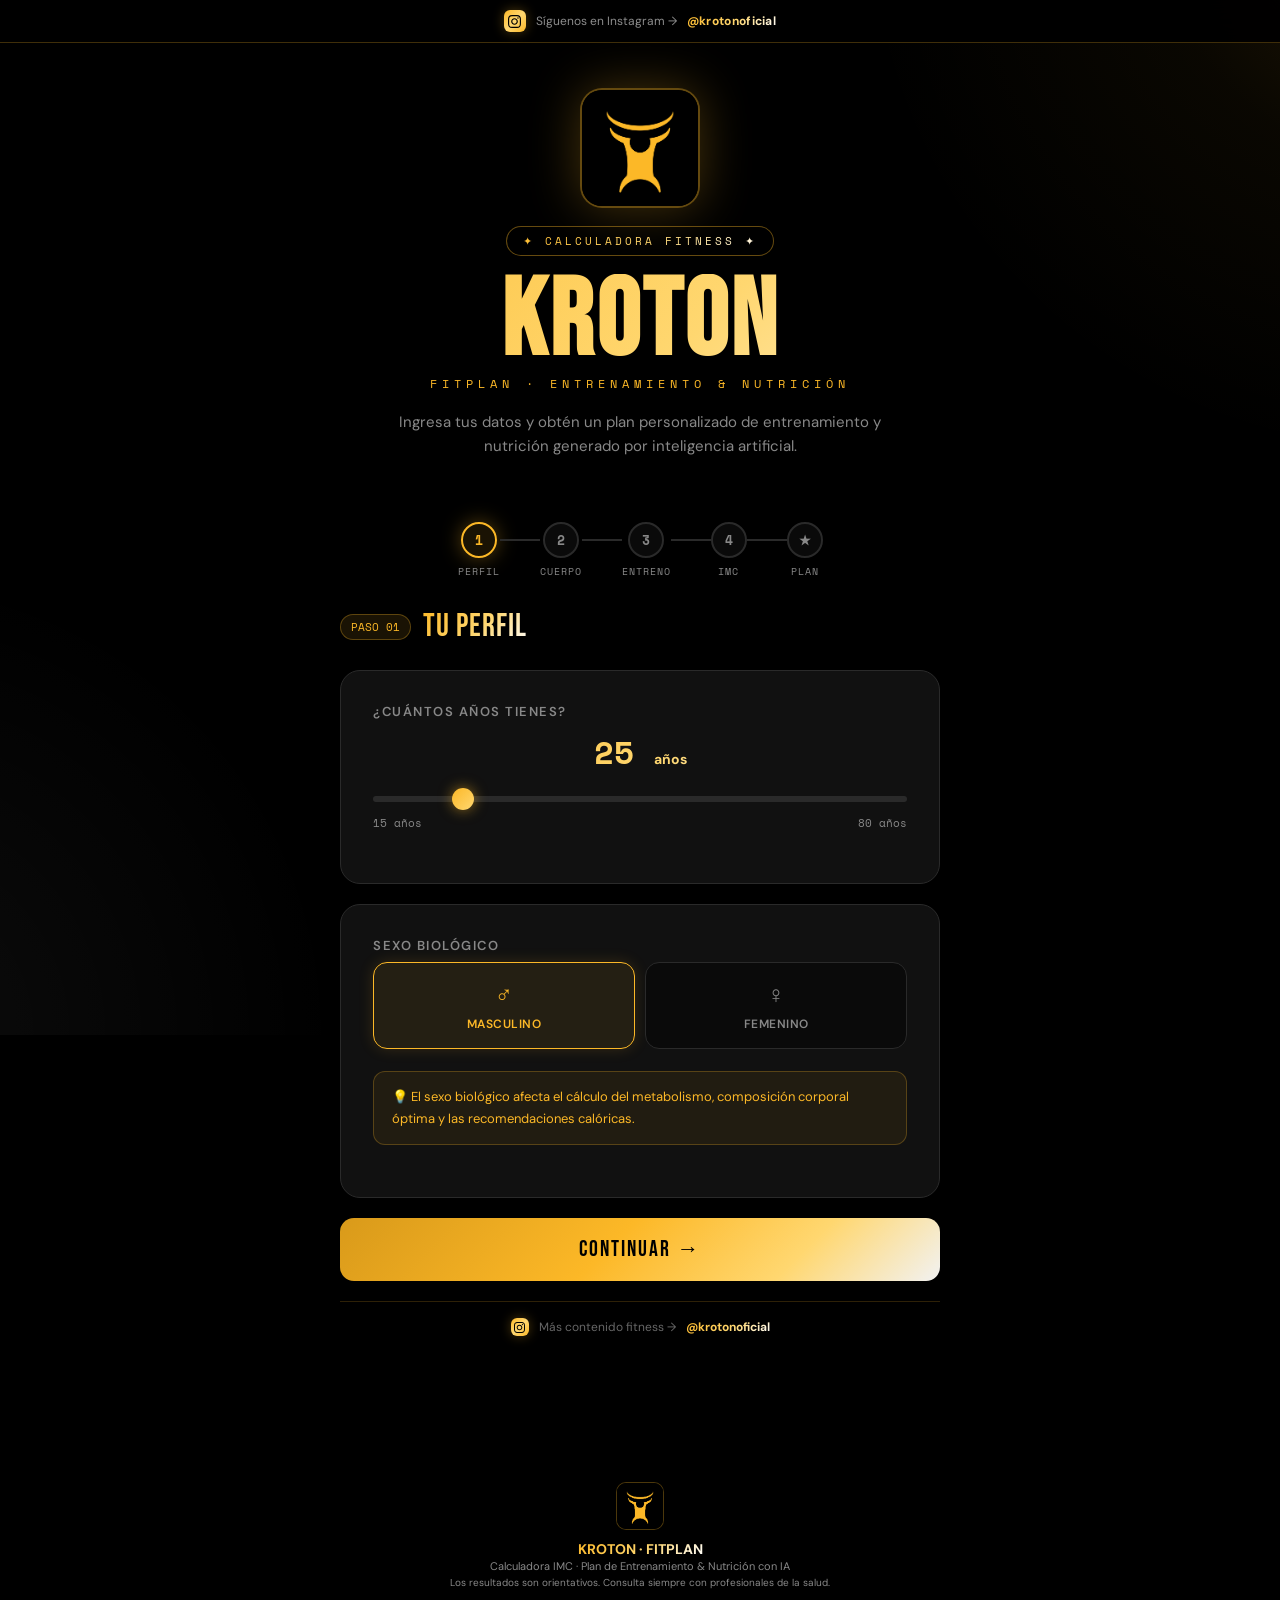
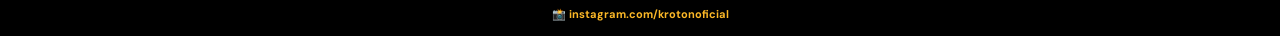
==== commit a6631216: "Add files via upload" ====
--- a/index.html
+++ b/index.html
@@ -3,382 +3,323 @@
 <head>
 <meta charset="UTF-8">
 <meta name="viewport" content="width=device-width, initial-scale=1.0">
-<title>KROTON — Editor de Imágenes Instagram</title>
-<link rel="shortcut icon" href="img/favicon.png" type="img/png">
+<title>KROTON FITPLAN — Tu Plan Personalizado</title>
 <link rel="stylesheet" href="css/style.css">
-<link href="https://fonts.googleapis.com/css2?family=Bebas+Neue&family=DM+Sans:wght@300;400;500;600;700&family=Space+Mono:wght@400;700&family=Anton&family=Oswald:wght@400;600;700&family=Montserrat:wght@700;900&family=Barlow+Condensed:wght@700;900&family=Black+Han+Sans&family=Archivo+Black&family=Rubik+Mono+One&display=swap" rel="stylesheet">
+<link rel="icon" href="img/favicon.png" type="image/png">
+<link href="https://fonts.googleapis.com/css2?family=Bebas+Neue&family=DM+Sans:wght@300;400;500;600;700&family=Space+Mono:wght@400;700&display=swap" rel="stylesheet">
 
 </head>
 <body>
 
-<!-- TOPBAR -->
-<div class="topbar">
-  <div class="ig-icon">
+<!-- ===== INSTAGRAM TOP BAR ===== -->
+<div class="ig-topbar">
+  <div class="ig-icon-wrap">
     <svg viewBox="0 0 24 24"><path d="M12 2.163c3.204 0 3.584.012 4.85.07 3.252.148 4.771 1.691 4.919 4.919.058 1.265.069 1.645.069 4.849 0 3.205-.012 3.584-.069 4.849-.149 3.225-1.664 4.771-4.919 4.919-1.266.058-1.644.07-4.85.07-3.204 0-3.584-.012-4.849-.07-3.26-.149-4.771-1.699-4.919-4.92-.058-1.265-.07-1.644-.07-4.849 0-3.204.013-3.583.07-4.849.149-3.227 1.664-4.771 4.919-4.919 1.266-.057 1.645-.069 4.849-.069zm0-2.163c-3.259 0-3.667.014-4.947.072-4.358.2-6.78 2.618-6.98 6.98-.059 1.281-.073 1.689-.073 4.948 0 3.259.014 3.668.072 4.948.2 4.358 2.618 6.78 6.98 6.98 1.281.058 1.689.072 4.948.072 3.259 0 3.668-.014 4.948-.072 4.354-.2 6.782-2.618 6.979-6.98.059-1.28.073-1.689.073-4.948 0-3.259-.014-3.667-.072-4.947-.196-4.354-2.617-6.78-6.979-6.98-1.281-.059-1.69-.073-4.949-.073zm0 5.838c-3.403 0-6.162 2.759-6.162 6.162s2.759 6.163 6.162 6.163 6.162-2.759 6.162-6.163c0-3.403-2.759-6.162-6.162-6.162zm0 10.162c-2.209 0-4-1.79-4-4 0-2.209 1.791-4 4-4s4 1.791 4 4c0 2.21-1.791 4-4 4zm6.406-11.845c-.796 0-1.441.645-1.441 1.44s.645 1.44 1.441 1.44c.795 0 1.439-.645 1.439-1.44s-.644-1.44-1.439-1.44z"/></svg>
   </div>
-  <span style="font-size:11px;color:rgba(255,255,255,0.45)">KROTON Editor →</span>
-  <a href="https://www.instagram.com/krotonoficial/" target="_blank">@krotonoficial</a>
+  <span class="ig-topbar-text">Síguenos en Instagram →</span>
+  <a href="https://www.instagram.com/krotonoficial/" target="_blank" rel="noopener" class="ig-topbar-handle">@krotonoficial</a>
 </div>
 
-<!-- HERO -->
+<!-- ===== HERO ===== -->
 <div class="hero">
-  <div class="hero-badge">✦ Editor Feed Instagram ✦</div>
-  <h1>KROTON EDITOR</h1>
-  <p>Crea imágenes 4:5 para el feed. Arrastra texto, logo, emojis y formas. Descarga en 1080×1350px listo para Instagram.</p>
+  <div class="hero-logo">
+    <img src="img/Logo de Kroton - Negro.jpg" alt="Kroton Logo">
+  </div>
+  <div class="hero-badge">✦ Calculadora Fitness ✦</div>
+  <h1>KROTON</h1>
+  <div class="tagline">FITPLAN · Entrenamiento & Nutrición</div>
+  <p>Ingresa tus datos y obtén un plan personalizado de entrenamiento y nutrición generado por inteligencia artificial.</p>
 </div>
 
-<!-- APP -->
-<div class="app">
-
-  <!-- CANVAS -->
-  <div class="canvas-col">
-    <div class="canvas-wrap">
-      <div id="stage">
-        <div class="bg-layer" id="bgLayer"></div>
-        <!-- Guías de alineación -->
-        <div class="guide v" id="guide-v-left"></div>
-        <div class="guide v" id="guide-v-center"></div>
-        <div class="guide v" id="guide-v-right"></div>
-        <div class="guide h" id="guide-h-top"></div>
-        <div class="guide h" id="guide-h-center"></div>
-        <div class="guide h" id="guide-h-bottom"></div>
-        <div class="guide v dashed" id="guide-v-other"></div>
-        <div class="guide h dashed" id="guide-h-other"></div>
-      </div>
-    </div>
-    <div class="drag-badge" id="dragBadge">0, 0</div>
-
-    <div class="canvas-actions">
-      <button onclick="duplicateSelected()">⎘ Duplicar</button>
-      <button onclick="deleteSelected()">🗑 Borrar</button>
-      <button onclick="bringToFront()">⬆ Al frente</button>
-      <button onclick="sendToBack()">⬇ Atrás</button>
-      <button class="btn-download" onclick="downloadImage()">⬇ DESCARGAR 1080×1350</button>
-    </div>
-  </div>
-
-  <!-- PANEL -->
-  <div class="panel-col">
-
-    <div class="tabs">
-      <button class="tab active" onclick="switchTab('agregar', this)">Agregar</button>
-      <button class="tab" onclick="switchTab('plantillas', this)">Plantillas</button>
-      <button class="tab" onclick="switchTab('editar', this)">Editar</button>
-    </div>
-
-    <!-- TAB AGREGAR -->
-    <div class="tab-content active" id="tab-agregar">
-
-      <div class="panel">
-        <div class="panel-title">✏️ Texto</div>
-        <div class="btn-grid cols-3">
-          <button class="tool-btn" onclick="addText('TITULAR','title')">
-            <span class="ico">T</span><span>Título</span>
-          </button>
-          <button class="tool-btn" onclick="addText('Subtítulo aquí','sub')">
-            <span class="ico">t</span><span>Subtítulo</span>
-          </button>
-          <button class="tool-btn" onclick="addText('TIP #1','tip')">
-            <span class="ico">💬</span><span>Etiqueta</span>
-          </button>
-        </div>
-      </div>
-
-      <div class="panel">
-        <div class="panel-title">🖼️ Logo Kroton</div>
-        <div class="tog-row" style="margin-bottom:10px;">
-          <div>
-            <div style="font-size:12px;font-weight:600">Mostrar logo</div>
-            <div style="font-size:10px;color:var(--muted)">Aparece en la imagen final</div>
-          </div>
-          <label class="tog">
-            <input type="checkbox" id="logoToggle" onchange="toggleLogo()">
-            <span class="tog-sl"></span>
+<!-- ===== PROGRESS ===== -->
+<div class="progress-bar" id="progressBar">
+  <div class="step-item">
+    <div class="step-circle active" id="sc1">1</div>
+    <div class="step-label">Perfil</div>
+  </div>
+  <div class="step-line" id="sl1"></div>
+  <div class="step-item">
+    <div class="step-circle" id="sc2">2</div>
+    <div class="step-label">Cuerpo</div>
+  </div>
+  <div class="step-line" id="sl2"></div>
+  <div class="step-item">
+    <div class="step-circle" id="sc3">3</div>
+    <div class="step-label">Entreno</div>
+  </div>
+  <div class="step-line" id="sl3"></div>
+  <div class="step-item">
+    <div class="step-circle" id="sc4">4</div>
+    <div class="step-label">IMC</div>
+  </div>
+  <div class="step-line" id="sl4"></div>
+  <div class="step-item">
+    <div class="step-circle" id="sc5">★</div>
+    <div class="step-label">Plan</div>
+  </div>
+</div>
+
+<div class="container">
+
+  <!-- ===== SECCIÓN 1: PERFIL ===== -->
+  <div class="section active" id="sec1">
+    <div class="section-header">
+      <span class="section-num">PASO 01</span>
+      <span class="section-title">Tu Perfil</span>
+    </div>
+    <div class="card">
+      <div class="form-group">
+        <label>¿Cuántos años tienes?</label>
+        <div class="slider-value" id="ageDisplay">25 <span class="slider-unit">años</span></div>
+        <input type="range" id="ageSlider" min="15" max="80" value="25" oninput="updateSlider('age')">
+        <div class="slider-labels"><span>15 años</span><span>80 años</span></div>
+      </div>
+    </div>
+    <div class="card">
+      <div class="form-group">
+        <label>Sexo Biológico</label>
+        <div class="radio-grid">
+          <label class="radio-card">
+            <input type="radio" name="sexo" value="masculino" checked>
+            <div class="radio-label"><span class="icon">♂</span>Masculino</div>
+          </label>
+          <label class="radio-card">
+            <input type="radio" name="sexo" value="femenino">
+            <div class="radio-label"><span class="icon">♀</span>Femenino</div>
           </label>
         </div>
-        <button class="tool-btn" style="width:100%" onclick="addLogo()">
-          <span class="ico">➕</span><span>Agregar Logo al Canvas</span>
-        </button>
-      </div>
-
-      <div class="panel">
-        <div class="panel-title">🖼️ Tu Imagen</div>
-        <label class="upload-area" id="uploadArea">
-          <div class="up-icon">📤</div>
-          <div class="up-text">Subir Imagen</div>
-          <div class="up-hint">PNG, JPG, GIF, WebP · Máx 10MB</div>
-          <input type="file" id="imgUpload" accept="image/*" multiple>
-        </label>
-        <div class="my-images-grid" id="myImagesGrid"></div>
-      </div>
-
-      <div class="panel">
-        <div class="panel-title">📸 Instagram</div>
-        <p style="font-size:11px;color:var(--muted);margin-bottom:10px;">Etiqueta oficial con @krotonoficial</p>
-        <div class="btn-grid">
-          <button class="tool-btn" onclick="addInstagramLabel('@krotonoficial')">
-            <span class="ico">📸</span><span>Ícono + Handle</span>
-          </button>
-          <button class="tool-btn" onclick="addInstagramLabel('krotonoficial', true)">
-            <span class="ico">🔖</span><span>Solo texto</span>
-          </button>
+        <div class="alert alert-info" style="margin-top:14px;">
+          💡 El sexo biológico afecta el cálculo del metabolismo, composición corporal óptima y las recomendaciones calóricas.
         </div>
       </div>
-
-      <div class="panel">
-        <div class="panel-title">😎 Emojis</div>
-        <div class="emoji-cat-tabs" id="emojiCatTabs"></div>
-        <div class="btn-grid cols-6" id="emojiGrid"></div>
-      </div>
-
-      <div class="panel">
-        <div class="panel-title">🔷 Formas</div>
-        <div class="btn-grid cols-4">
-          <button class="tool-btn" onclick="addShape('rect')"><span class="ico">▭</span><span>Rect</span></button>
-          <button class="tool-btn" onclick="addShape('circle')"><span class="ico">●</span><span>Círculo</span></button>
-          <button class="tool-btn" onclick="addShape('triangle')"><span class="ico">▲</span><span>Triáng.</span></button>
-          <button class="tool-btn" onclick="addShape('star')"><span class="ico">★</span><span>Estrella</span></button>
-          <button class="tool-btn" onclick="addShape('arrow-r')"><span class="ico">→</span><span>Flecha →</span></button>
-          <button class="tool-btn" onclick="addShape('arrow-l')"><span class="ico">←</span><span>Flecha ←</span></button>
-          <button class="tool-btn" onclick="addShape('arrow-u')"><span class="ico">↑</span><span>Flecha ↑</span></button>
-          <button class="tool-btn" onclick="addShape('arrow-d')"><span class="ico">↓</span><span>Flecha ↓</span></button>
-          <button class="tool-btn" onclick="addShape('line')"><span class="ico">━</span><span>Línea</span></button>
-          <button class="tool-btn" onclick="addShape('burst')"><span class="ico">✦</span><span>Estallar</span></button>
-          <button class="tool-btn" onclick="addShape('heart')"><span class="ico">♥</span><span>Corazón</span></button>
-          <button class="tool-btn" onclick="addShape('check')"><span class="ico">✓</span><span>Check</span></button>
-        </div>
-      </div>
-
-    </div>
-
-    <!-- TAB PLANTILLAS -->
-    <div class="tab-content" id="tab-plantillas">
-      <div class="panel">
-        <div class="panel-title">🎨 Plantillas de Fondo</div>
-        <p style="font-size:11px;color:var(--muted);margin-bottom:10px;">12 estilos — naranja, blanco y negro</p>
-        <div class="tpl-grid" id="tplGrid"></div>
-      </div>
-    </div>
-
-    <!-- TAB EDITAR -->
-    <div class="tab-content" id="tab-editar">
-
-      <div class="panel" id="emptyEditPanel">
-        <div class="empty-hint">
-          👆 Selecciona un elemento del canvas<br>para editarlo
-        </div>
-      </div>
-
-      <div class="panel" id="editTextPanel" style="display:none">
-        <div class="panel-title">✏️ Editar Texto</div>
-        <div class="field">
-          <label>Contenido</label>
-          <textarea id="eTxtContent" oninput="updateSelectedText()"></textarea>
-        </div>
-        <div class="field">
-          <label>Fuente</label>
-          <select id="eTxtFont" onchange="updateSelectedText()">
-            <option value="'Bebas Neue', sans-serif">Bebas Neue</option>
-            <option value="'Anton', sans-serif">Anton</option>
-            <option value="'Archivo Black', sans-serif">Archivo Black</option>
-            <option value="'Oswald', sans-serif">Oswald</option>
-            <option value="'Montserrat', sans-serif">Montserrat</option>
-            <option value="'Barlow Condensed', sans-serif">Barlow Condensed</option>
-            <option value="'Black Han Sans', sans-serif">Black Han Sans</option>
-            <option value="'Rubik Mono One', sans-serif">Rubik Mono</option>
-            <option value="'DM Sans', sans-serif">DM Sans</option>
-            <option value="'Space Mono', monospace">Space Mono</option>
-          </select>
-        </div>
-        <div class="field">
-          <label>Tamaño <span class="slider-val" id="eTxtSizeVal">48px</span></label>
-          <div class="slider-row">
-            <input type="range" id="eTxtSize" min="14" max="180" value="48" oninput="updateSelectedText()">
+    </div>
+    <button class="btn btn-primary" onclick="goTo(2)">CONTINUAR →</button>
+    <div class="ig-footer">
+      <div class="ig-icon-wrap" style="width:18px;height:18px;">
+        <svg viewBox="0 0 24 24" style="width:11px;height:11px;fill:#000;"><path d="M12 2.163c3.204 0 3.584.012 4.85.07 3.252.148 4.771 1.691 4.919 4.919.058 1.265.069 1.645.069 4.849 0 3.205-.012 3.584-.069 4.849-.149 3.225-1.664 4.771-4.919 4.919-1.266.058-1.644.07-4.85.07-3.204 0-3.584-.012-4.849-.07-3.26-.149-4.771-1.699-4.919-4.92-.058-1.265-.07-1.644-.07-4.849 0-3.204.013-3.583.07-4.849.149-3.227 1.664-4.771 4.919-4.919 1.266-.057 1.645-.069 4.849-.069zm0-2.163c-3.259 0-3.667.014-4.947.072-4.358.2-6.78 2.618-6.98 6.98-.059 1.281-.073 1.689-.073 4.948 0 3.259.014 3.668.072 4.948.2 4.358 2.618 6.78 6.98 6.98 1.281.058 1.689.072 4.948.072 3.259 0 3.668-.014 4.948-.072 4.354-.2 6.782-2.618 6.979-6.98.059-1.28.073-1.689.073-4.948 0-3.259-.014-3.667-.072-4.947-.196-4.354-2.617-6.78-6.979-6.98-1.281-.059-1.69-.073-4.949-.073zm0 5.838c-3.403 0-6.162 2.759-6.162 6.162s2.759 6.163 6.162 6.163 6.162-2.759 6.162-6.163c0-3.403-2.759-6.162-6.162-6.162zm0 10.162c-2.209 0-4-1.79-4-4 0-2.209 1.791-4 4-4s4 1.791 4 4c0 2.21-1.791 4-4 4zm6.406-11.845c-.796 0-1.441.645-1.441 1.44s.645 1.44 1.441 1.44c.795 0 1.439-.645 1.439-1.44s-.644-1.44-1.439-1.44z"/></svg>
+      </div>
+      <span class="ig-footer-text">Más contenido fitness →</span>
+      <a href="https://www.instagram.com/krotonoficial/" target="_blank" rel="noopener" class="ig-footer-handle">@krotonoficial</a>
+    </div>
+  </div>
+
+  <!-- ===== SECCIÓN 2: CUERPO ===== -->
+  <div class="section" id="sec2">
+    <div class="section-header">
+      <span class="section-num">PASO 02</span>
+      <span class="section-title">Tu Cuerpo</span>
+    </div>
+    <div class="card">
+      <div class="card-title">Estatura</div>
+      <div class="card-sub">¿Cuánto mides?</div>
+      <div class="unit-toggle" style="margin-bottom:20px;">
+        <button class="unit-btn active" id="cmBtn" onclick="setHeightUnit('cm')">Centímetros</button>
+        <button class="unit-btn" id="ftBtn" onclick="setHeightUnit('ft')">Pies / Pulgadas</button>
+      </div>
+      <div id="heightCm">
+        <div class="slider-value" id="heightDisplay">170 <span class="slider-unit">cm</span></div>
+        <input type="range" id="heightSlider" min="130" max="220" value="170" oninput="updateSlider('height')">
+        <div class="slider-labels"><span>1.30 m</span><span>2.20 m</span></div>
+      </div>
+      <div id="heightFt" style="display:none;">
+        <div style="display:flex;gap:12px;">
+          <div class="form-group" style="flex:1;">
+            <label>Pies</label>
+            <input type="number" id="feetInput" min="4" max="7" value="5" oninput="convertFtToCm()">
+          </div>
+          <div class="form-group" style="flex:1;">
+            <label>Pulgadas</label>
+            <input type="number" id="inchesInput" min="0" max="11" value="7" oninput="convertFtToCm()">
           </div>
         </div>
-        <div class="field">
-          <label>Peso</label>
-          <select id="eTxtWeight" onchange="updateSelectedText()">
-            <option value="400">Normal (400)</option>
-            <option value="600">Semibold (600)</option>
-            <option value="700" selected>Bold (700)</option>
-            <option value="900">Black (900)</option>
-          </select>
+        <div style="text-align:center;color:var(--kroton-yellow);font-family:'Space Mono',monospace;font-size:14px;" id="ftConversion">≈ 170 cm</div>
+      </div>
+    </div>
+    <div class="card">
+      <div class="card-title">Peso</div>
+      <div class="card-sub">¿Cuánto pesas?</div>
+      <div class="unit-toggle" style="margin-bottom:20px;">
+        <button class="unit-btn active" id="kgBtn" onclick="setWeightUnit('kg')">Kilogramos</button>
+        <button class="unit-btn" id="lbBtn" onclick="setWeightUnit('lb')">Libras</button>
+      </div>
+      <div class="slider-value" id="weightDisplay">70 <span class="slider-unit" id="weightUnitLabel">kg</span></div>
+      <input type="range" id="weightSlider" min="30" max="200" value="70" oninput="updateSlider('weight')">
+      <div class="slider-labels" id="weightLabels"><span>30 kg</span><span>200 kg</span></div>
+    </div>
+    <div class="card">
+      <div class="card-title">Somatotipo</div>
+      <div class="card-sub">¿Cómo describirías tu tipo de cuerpo naturalmente?</div>
+      <div class="radio-grid" style="grid-template-columns:repeat(3,1fr);">
+        <label class="radio-card">
+          <input type="radio" name="somato" value="ectomorfo" checked>
+          <div class="radio-label"><span class="icon">🏃</span>Ectomorfo<span style="font-size:9px;font-weight:400;color:var(--muted);margin-top:2px;">Delgado, difícil ganar peso</span></div>
+        </label>
+        <label class="radio-card">
+          <input type="radio" name="somato" value="mesomorfo">
+          <div class="radio-label"><span class="icon">💪</span>Mesomorfo<span style="font-size:9px;font-weight:400;color:var(--muted);margin-top:2px;">Atlético, músculos definidos</span></div>
+        </label>
+        <label class="radio-card">
+          <input type="radio" name="somato" value="endomorfo">
+          <div class="radio-label"><span class="icon">🏋️</span>Endomorfo<span style="font-size:9px;font-weight:400;color:var(--muted);margin-top:2px;">Tendencia a ganar grasa</span></div>
+        </label>
+      </div>
+      <div class="alert alert-info" style="margin-top:14px;">
+        💡 <strong>¿No sabes cuál eres?</strong><br>
+        • <strong>Ectomorfo:</strong> Delgado naturalmente, huesos pequeños, metabolismo rápido.<br>
+        • <strong>Mesomorfo:</strong> Atlético, gana músculo fácilmente.<br>
+        • <strong>Endomorfo:</strong> Tendencia a acumular grasa en abdomen y cadera.
+      </div>
+    </div>
+    <button class="btn btn-primary" onclick="goTo(3)">CONTINUAR →</button>
+    <button class="btn btn-secondary" onclick="goTo(1)">← Volver</button>
+    <div class="ig-footer">
+      <div class="ig-icon-wrap" style="width:18px;height:18px;"><svg viewBox="0 0 24 24" style="width:11px;height:11px;fill:#000;"><path d="M12 2.163c3.204 0 3.584.012 4.85.07 3.252.148 4.771 1.691 4.919 4.919.058 1.265.069 1.645.069 4.849 0 3.205-.012 3.584-.069 4.849-.149 3.225-1.664 4.771-4.919 4.919-1.266.058-1.644.07-4.85.07-3.204 0-3.584-.012-4.849-.07-3.26-.149-4.771-1.699-4.919-4.92-.058-1.265-.07-1.644-.07-4.849 0-3.204.013-3.583.07-4.849.149-3.227 1.664-4.771 4.919-4.919 1.266-.057 1.645-.069 4.849-.069zm0-2.163c-3.259 0-3.667.014-4.947.072-4.358.2-6.78 2.618-6.98 6.98-.059 1.281-.073 1.689-.073 4.948 0 3.259.014 3.668.072 4.948.2 4.358 2.618 6.78 6.98 6.98 1.281.058 1.689.072 4.948.072 3.259 0 3.668-.014 4.948-.072 4.354-.2 6.782-2.618 6.979-6.98.059-1.28.073-1.689.073-4.948 0-3.259-.014-3.667-.072-4.947-.196-4.354-2.617-6.78-6.979-6.98-1.281-.059-1.69-.073-4.949-.073zm0 5.838c-3.403 0-6.162 2.759-6.162 6.162s2.759 6.163 6.162 6.163 6.162-2.759 6.162-6.163c0-3.403-2.759-6.162-6.162-6.162zm0 10.162c-2.209 0-4-1.79-4-4 0-2.209 1.791-4 4-4s4 1.791 4 4c0 2.21-1.791 4-4 4zm6.406-11.845c-.796 0-1.441.645-1.441 1.44s.645 1.44 1.441 1.44c.795 0 1.439-.645 1.439-1.44s-.644-1.44-1.439-1.44z"/></svg></div>
+      <span class="ig-footer-text">Más contenido fitness →</span>
+      <a href="https://www.instagram.com/krotonoficial/" target="_blank" rel="noopener" class="ig-footer-handle">@krotonoficial</a>
+    </div>
+  </div>
+
+  <!-- ===== SECCIÓN 3: ENTRENAMIENTO ===== -->
+  <div class="section" id="sec3">
+    <div class="section-header">
+      <span class="section-num">PASO 03</span>
+      <span class="section-title">Tu Entrenamiento</span>
+    </div>
+    <div class="card">
+      <div class="card-title">Días de Entrenamiento</div>
+      <div class="card-sub">¿Cuántos días a la semana entrenas actualmente?</div>
+      <div class="slider-value" id="daysDisplay">3 <span class="slider-unit">días/semana</span></div>
+      <input type="range" id="daysSlider" min="0" max="6" value="3" step="1" oninput="updateSlider('days')">
+      <div class="slider-labels"><span>0 (Sedentario)</span><span>6 días</span></div>
+      <div id="daysDescBox" class="alert alert-info" style="margin-top:16px;"></div>
+    </div>
+    <div class="card">
+      <div class="card-title">Objetivo Principal</div>
+      <div class="card-sub">¿Qué quieres lograr?</div>
+      <div class="radio-grid" style="grid-template-columns:repeat(2,1fr);">
+        <label class="radio-card"><input type="radio" name="objetivo" value="perder_grasa" checked><div class="radio-label"><span class="icon">🔥</span>Perder Grasa</div></label>
+        <label class="radio-card"><input type="radio" name="objetivo" value="ganar_musculo"><div class="radio-label"><span class="icon">💪</span>Ganar Músculo</div></label>
+        <label class="radio-card"><input type="radio" name="objetivo" value="definicion"><div class="radio-label"><span class="icon">⚡</span>Definición</div></label>
+        <label class="radio-card"><input type="radio" name="objetivo" value="salud_general"><div class="radio-label"><span class="icon">❤️</span>Salud General</div></label>
+        <label class="radio-card"><input type="radio" name="objetivo" value="resistencia"><div class="radio-label"><span class="icon">🏃</span>Resistencia</div></label>
+        <label class="radio-card"><input type="radio" name="objetivo" value="fuerza"><div class="radio-label"><span class="icon">🏋️</span>Fuerza Máx.</div></label>
+      </div>
+    </div>
+    <div class="card">
+      <div class="card-title">Nivel de Experiencia</div>
+      <div class="radio-grid">
+        <label class="radio-card"><input type="radio" name="nivel" value="principiante" checked><div class="radio-label"><span class="icon">🌱</span>Principiante<span style="font-size:9px;color:var(--muted);">0–6 meses</span></div></label>
+        <label class="radio-card"><input type="radio" name="nivel" value="intermedio"><div class="radio-label"><span class="icon">⚙️</span>Intermedio<span style="font-size:9px;color:var(--muted);">6m – 2 años</span></div></label>
+        <label class="radio-card"><input type="radio" name="nivel" value="avanzado"><div class="radio-label"><span class="icon">🏆</span>Avanzado<span style="font-size:9px;color:var(--muted);">2+ años</span></div></label>
+      </div>
+    </div>
+    <div class="card">
+      <div class="card-title">Equipamiento Disponible</div>
+      <div class="radio-grid" style="grid-template-columns:repeat(3,1fr);">
+        <label class="radio-card"><input type="radio" name="equipo" value="gym_completo" checked><div class="radio-label"><span class="icon">🏋️</span>Gym Completo</div></label>
+        <label class="radio-card"><input type="radio" name="equipo" value="mancuernas"><div class="radio-label"><span class="icon">🔵</span>Mancuernas</div></label>
+        <label class="radio-card"><input type="radio" name="equipo" value="cuerpo"><div class="radio-label"><span class="icon">🤸</span>Sin Equipo</div></label>
+      </div>
+    </div>
+    <button class="btn btn-primary" onclick="calcularIMC()">CALCULAR IMC →</button>
+    <button class="btn btn-secondary" onclick="goTo(2)">← Volver</button>
+    <div class="ig-footer">
+      <div class="ig-icon-wrap" style="width:18px;height:18px;"><svg viewBox="0 0 24 24" style="width:11px;height:11px;fill:#000;"><path d="M12 2.163c3.204 0 3.584.012 4.85.07 3.252.148 4.771 1.691 4.919 4.919.058 1.265.069 1.645.069 4.849 0 3.205-.012 3.584-.069 4.849-.149 3.225-1.664 4.771-4.919 4.919-1.266.058-1.644.07-4.85.07-3.204 0-3.584-.012-4.849-.07-3.26-.149-4.771-1.699-4.919-4.92-.058-1.265-.07-1.644-.07-4.849 0-3.204.013-3.583.07-4.849.149-3.227 1.664-4.771 4.919-4.919 1.266-.057 1.645-.069 4.849-.069zm0-2.163c-3.259 0-3.667.014-4.947.072-4.358.2-6.78 2.618-6.98 6.98-.059 1.281-.073 1.689-.073 4.948 0 3.259.014 3.668.072 4.948.2 4.358 2.618 6.78 6.98 6.98 1.281.058 1.689.072 4.948.072 3.259 0 3.668-.014 4.948-.072 4.354-.2 6.782-2.618 6.979-6.98.059-1.28.073-1.689.073-4.948 0-3.259-.014-3.667-.072-4.947-.196-4.354-2.617-6.78-6.979-6.98-1.281-.059-1.69-.073-4.949-.073zm0 5.838c-3.403 0-6.162 2.759-6.162 6.162s2.759 6.163 6.162 6.163 6.162-2.759 6.162-6.163c0-3.403-2.759-6.162-6.162-6.162zm0 10.162c-2.209 0-4-1.79-4-4 0-2.209 1.791-4 4-4s4 1.791 4 4c0 2.21-1.791 4-4 4zm6.406-11.845c-.796 0-1.441.645-1.441 1.44s.645 1.44 1.441 1.44c.795 0 1.439-.645 1.439-1.44s-.644-1.44-1.439-1.44z"/></svg></div>
+      <span class="ig-footer-text">Más contenido fitness →</span>
+      <a href="https://www.instagram.com/krotonoficial/" target="_blank" rel="noopener" class="ig-footer-handle">@krotonoficial</a>
+    </div>
+  </div>
+
+  <!-- ===== SECCIÓN 4: IMC ===== -->
+  <div class="section" id="sec4">
+    <div class="section-header">
+      <span class="section-num">PASO 04</span>
+      <span class="section-title">Tu IMC</span>
+    </div>
+    <div class="card">
+      <div class="imc-display">
+        <div class="imc-number" id="imcValue">—</div>
+        <div class="imc-label" id="imcLabel">—</div>
+        <div style="font-size:12px;color:var(--muted);margin-top:8px;" id="imcDesc"></div>
+      </div>
+      <div class="imc-bar-wrap">
+        <div class="imc-bar"><div class="imc-pointer" id="imcPointer" style="left:0%"></div></div>
+        <div class="imc-bar-labels">
+          <span>Bajo Peso<br>&lt;18.5</span>
+          <span>Normal<br>18.5–24.9</span>
+          <span>Sobrepeso<br>25–29.9</span>
+          <span>Obesidad I<br>30–34.9</span>
+          <span>Obesidad II<br>≥35</span>
         </div>
-        <div class="field">
-          <label>Alineación</label>
-          <div class="btn-grid cols-3">
-            <button class="tool-btn" id="al-l" onclick="setTextAlign('left')">⬅ Izq</button>
-            <button class="tool-btn sel" id="al-c" onclick="setTextAlign('center')">⬆ Centro</button>
-            <button class="tool-btn" id="al-r" onclick="setTextAlign('right')">Der ➡</button>
-          </div>
-        </div>
-        <div class="field">
-          <label>Color del texto</label>
-          <div class="color-row" id="eTxtColorRow"></div>
-        </div>
-        <div class="tog-row" style="margin-top:8px;">
-          <div>
-            <div style="font-size:12px;font-weight:600">Contorno negro</div>
-            <div style="font-size:10px;color:var(--muted)">Mejora la legibilidad</div>
-          </div>
-          <label class="tog">
-            <input type="checkbox" id="eTxtStroke" onchange="updateSelectedText()">
-            <span class="tog-sl"></span>
-          </label>
-        </div>
-        <div class="tog-row" style="margin-top:6px;">
-          <div>
-            <div style="font-size:12px;font-weight:600">Fondo amarillo</div>
-            <div style="font-size:10px;color:var(--muted)">Pastilla tipo etiqueta</div>
-          </div>
-          <label class="tog">
-            <input type="checkbox" id="eTxtBg" onchange="updateSelectedText()">
-            <span class="tog-sl"></span>
-          </label>
-        </div>
-      </div>
-
-      <div class="panel" id="editShapePanel" style="display:none">
-        <div class="panel-title">🔷 Editar Forma</div>
-        <div class="field">
-          <label>Color</label>
-          <div class="color-row" id="eShapeColorRow"></div>
-        </div>
-        <div class="field">
-          <label>Grosor de trazo <span class="slider-val" id="eShapeStrokeVal">0px</span></label>
-          <div class="slider-row">
-            <input type="range" id="eShapeStroke" min="0" max="20" value="0" oninput="updateSelectedShape()">
-          </div>
-        </div>
-        <div class="field">
-          <label>Relleno</label>
-          <div class="btn-grid">
-            <button class="tool-btn sel" id="fillFull" onclick="setShapeFill('full')">Sólido</button>
-            <button class="tool-btn" id="fillNone" onclick="setShapeFill('none')">Solo contorno</button>
-          </div>
-        </div>
-        <div class="field">
-          <label>Opacidad <span class="slider-val" id="eShapeOpVal">100%</span></label>
-          <div class="slider-row">
-            <input type="range" id="eShapeOp" min="10" max="100" value="100" oninput="updateSelectedShape()">
-          </div>
-        </div>
-      </div>
-
-      <div class="panel" id="editLogoPanel" style="display:none">
-        <div class="panel-title">🖼️ Editar Logo</div>
-        <div class="field">
-          <label>Opacidad <span class="slider-val" id="eLogoOpVal">100%</span></label>
-          <div class="slider-row">
-            <input type="range" id="eLogoOp" min="20" max="100" value="100" oninput="updateSelectedLogo()">
-          </div>
-        </div>
-        <p style="font-size:11px;color:var(--muted)">Arrastra la esquina amarilla para redimensionar.</p>
-      </div>
-
-      <div class="panel" id="editImagePanel" style="display:none">
-        <div class="panel-title">🖼️ Editar Imagen</div>
-        <div class="field">
-          <label>Ajuste de imagen</label>
-          <div class="btn-grid cols-3">
-            <button class="tool-btn" id="fit-contain" onclick="setImageFit('contain')">Ajustar</button>
-            <button class="tool-btn" id="fit-cover" onclick="setImageFit('cover')">Rellenar</button>
-            <button class="tool-btn" id="fit-fill" onclick="setImageFit('fill')">Estirar</button>
-          </div>
-        </div>
-        <div class="field">
-          <label>Opacidad <span class="slider-val" id="eImgOpVal">100%</span></label>
-          <div class="slider-row">
-            <input type="range" id="eImgOp" min="10" max="100" value="100" oninput="updateSelectedImage()">
-          </div>
-        </div>
-        <div class="field">
-          <label>Bordes redondeados <span class="slider-val" id="eImgRadiusVal">0px</span></label>
-          <div class="slider-row">
-            <input type="range" id="eImgRadius" min="0" max="100" value="0" oninput="updateSelectedImage()">
-          </div>
-        </div>
-      </div>
-
-      <div class="panel" id="editEmojiPanel" style="display:none">
-        <div class="panel-title">😎 Editar Emoji</div>
-        <div class="field">
-          <label>Cambiar emoji</label>
-          <input type="text" id="eEmojiChar" maxlength="4" oninput="updateSelectedEmoji()">
-        </div>
-        <div class="field">
-          <label>Tamaño <span class="slider-val" id="eEmojiSizeVal">80px</span></label>
-          <div class="slider-row">
-            <input type="range" id="eEmojiSize" min="30" max="300" value="80" oninput="updateSelectedEmoji()">
-          </div>
-        </div>
-      </div>
-
-      <div class="panel" id="editIgLabelPanel" style="display:none">
-        <div class="panel-title">📸 Editar Instagram</div>
-        <div class="field">
-          <label>Handle</label>
-          <input type="text" id="eIgText" oninput="updateSelectedIgLabel()">
-        </div>
-        <div class="field">
-          <label>Tamaño <span class="slider-val" id="eIgSizeVal">16px</span></label>
-          <div class="slider-row">
-            <input type="range" id="eIgSize" min="10" max="40" value="16" oninput="updateSelectedIgLabel()">
-          </div>
-        </div>
-        <div class="tog-row">
-          <div><div style="font-size:12px;font-weight:600">Mostrar ícono</div></div>
-          <label class="tog">
-            <input type="checkbox" id="eIgShowIcon" checked onchange="updateSelectedIgLabel()">
-            <span class="tog-sl"></span>
-          </label>
-        </div>
-        <div class="tog-row">
-          <div><div style="font-size:12px;font-weight:600">Fondo oscuro</div></div>
-          <label class="tog">
-            <input type="checkbox" id="eIgBg" checked onchange="updateSelectedIgLabel()">
-            <span class="tog-sl"></span>
-          </label>
-        </div>
-      </div>
-
-      <div class="panel" id="commonEditPanel" style="display:none">
-        <div class="panel-title">🔄 Rotación y Posición</div>
-        <div class="field">
-          <label>Rotación <span class="slider-val" id="eRotVal">0°</span></label>
-          <div class="slider-row">
-            <input type="range" id="eRot" min="-180" max="180" value="0" oninput="updateSelectedRotation()">
-          </div>
-        </div>
-        <div class="divider-soft"></div>
-        <div class="btn-grid">
-          <button class="tool-btn" onclick="centerSelectedH()">↔ Centrar H</button>
-          <button class="tool-btn" onclick="centerSelectedV()">↕ Centrar V</button>
-        </div>
-      </div>
-
-    </div>
-
-    <div class="panel">
-      <div class="panel-title">📑 Capas</div>
-      <div class="layers-list" id="layersList">
-        <div class="empty-hint">Sin elementos aún</div>
-      </div>
-    </div>
-
-  </div>
+      </div>
+    </div>
+    <div class="card">
+      <div class="card-title">Tu Resumen Físico</div>
+      <div class="stats-grid" id="statsGrid"></div>
+      <div class="divider"></div>
+      <div class="card-sub">Perfil detectado</div>
+      <div class="profile-chips" id="profileChips"></div>
+      <div class="alert" id="metabolicAlert"></div>
+    </div>
+    <div class="card">
+      <div class="card-title">¿Qué significa tu IMC?</div>
+      <div id="imcExplanation" style="font-size:14px;line-height:1.8;color:var(--muted);"></div>
+    </div>
+    <button class="btn btn-primary" onclick="generarPrompt()">GENERAR MI PLAN ✦</button>
+    <button class="btn btn-secondary" onclick="goTo(3)">← Volver</button>
+    <div class="ig-footer">
+      <div class="ig-icon-wrap" style="width:18px;height:18px;"><svg viewBox="0 0 24 24" style="width:11px;height:11px;fill:#000;"><path d="M12 2.163c3.204 0 3.584.012 4.85.07 3.252.148 4.771 1.691 4.919 4.919.058 1.265.069 1.645.069 4.849 0 3.205-.012 3.584-.069 4.849-.149 3.225-1.664 4.771-4.919 4.919-1.266.058-1.644.07-4.85.07-3.204 0-3.584-.012-4.849-.07-3.26-.149-4.771-1.699-4.919-4.92-.058-1.265-.07-1.644-.07-4.849 0-3.204.013-3.583.07-4.849.149-3.227 1.664-4.771 4.919-4.919 1.266-.057 1.645-.069 4.849-.069zm0-2.163c-3.259 0-3.667.014-4.947.072-4.358.2-6.78 2.618-6.98 6.98-.059 1.281-.073 1.689-.073 4.948 0 3.259.014 3.668.072 4.948.2 4.358 2.618 6.78 6.98 6.98 1.281.058 1.689.072 4.948.072 3.259 0 3.668-.014 4.948-.072 4.354-.2 6.782-2.618 6.979-6.98.059-1.28.073-1.689.073-4.948 0-3.259-.014-3.667-.072-4.947-.196-4.354-2.617-6.78-6.979-6.98-1.281-.059-1.69-.073-4.949-.073zm0 5.838c-3.403 0-6.162 2.759-6.162 6.162s2.759 6.163 6.162 6.163 6.162-2.759 6.162-6.163c0-3.403-2.759-6.162-6.162-6.162zm0 10.162c-2.209 0-4-1.79-4-4 0-2.209 1.791-4 4-4s4 1.791 4 4c0 2.21-1.791 4-4 4zm6.406-11.845c-.796 0-1.441.645-1.441 1.44s.645 1.44 1.441 1.44c.795 0 1.439-.645 1.439-1.44s-.644-1.44-1.439-1.44z"/></svg></div>
+      <span class="ig-footer-text">Más contenido fitness →</span>
+      <a href="https://www.instagram.com/krotonoficial/" target="_blank" rel="noopener" class="ig-footer-handle">@krotonoficial</a>
+    </div>
+  </div>
+
+  <!-- ===== SECCIÓN 5: PROMPT ===== -->
+  <div class="section" id="sec5">
+    <div class="section-header">
+      <span class="section-num">PASO 05</span>
+      <span class="section-title">Tu Plan</span>
+    </div>
+    <div class="card">
+      <div class="card-title">¡Listo! 🎉</div>
+      <div class="card-sub">Copia este prompt y pégalo en <strong style="color:var(--kroton-yellow);">ChatGPT, Claude o Gemini</strong>. La IA te responderá con tu plan completo de entrenamiento y nutrición directamente en el chat.</div>
+      <div class="divider"></div>
+      <div class="prompt-box" id="promptBox"></div>
+      <div class="copy-toast" id="copyToast">✅ ¡Prompt copiado! Ahora pégalo en tu IA favorita.</div>
+    </div>
+    <button class="btn btn-copy" onclick="copyPrompt()">📋 COPIAR PROMPT COMPLETO</button>
+    <div class="card" style="margin-top:20px;">
+      <div class="card-title" style="font-size:20px;">📌 Cómo usar tu plan</div>
+      <ol style="padding-left:20px;font-size:14px;line-height:2.2;color:var(--muted);">
+        <li>Presiona <strong style="color:var(--text);">COPIAR PROMPT</strong> arriba.</li>
+        <li>Abre <strong style="color:var(--kroton-yellow);">ChatGPT, Claude o Gemini</strong> en tu celular o navegador.</li>
+        <li>Pega el prompt con <strong style="color:var(--text);">Ctrl+V</strong> (o mantén presionado → Pegar) y envíalo.</li>
+        <li>La IA te devolverá tu plan completo en el mismo chat: rutina semanal, nutrición, suplementación y consejos.</li>
+        <li>Lee, aplica y transforma tu cuerpo. 💪</li>
+      </ol>
+      <div class="alert alert-warn" style="margin-top:14px;">
+        ⚠️ Este plan es orientativo. Consulta con un médico, nutricionista o entrenador certificado antes de iniciar cualquier programa.
+      </div>
+    </div>
+    <button class="btn btn-secondary" onclick="goTo(1); resetAll()">🔄 Calcular de nuevo</button>
+    <div class="ig-footer">
+      <div class="ig-icon-wrap" style="width:18px;height:18px;"><svg viewBox="0 0 24 24" style="width:11px;height:11px;fill:#000;"><path d="M12 2.163c3.204 0 3.584.012 4.85.07 3.252.148 4.771 1.691 4.919 4.919.058 1.265.069 1.645.069 4.849 0 3.205-.012 3.584-.069 4.849-.149 3.225-1.664 4.771-4.919 4.919-1.266.058-1.644.07-4.85.07-3.204 0-3.584-.012-4.849-.07-3.26-.149-4.771-1.699-4.919-4.92-.058-1.265-.07-1.644-.07-4.849 0-3.204.013-3.583.07-4.849.149-3.227 1.664-4.771 4.919-4.919 1.266-.057 1.645-.069 4.849-.069zm0-2.163c-3.259 0-3.667.014-4.947.072-4.358.2-6.78 2.618-6.98 6.98-.059 1.281-.073 1.689-.073 4.948 0 3.259.014 3.668.072 4.948.2 4.358 2.618 6.78 6.98 6.98 1.281.058 1.689.072 4.948.072 3.259 0 3.668-.014 4.948-.072 4.354-.2 6.782-2.618 6.979-6.98.059-1.28.073-1.689.073-4.948 0-3.259-.014-3.667-.072-4.947-.196-4.354-2.617-6.78-6.979-6.98-1.281-.059-1.69-.073-4.949-.073zm0 5.838c-3.403 0-6.162 2.759-6.162 6.162s2.759 6.163 6.162 6.163 6.162-2.759 6.162-6.163c0-3.403-2.759-6.162-6.162-6.162zm0 10.162c-2.209 0-4-1.79-4-4 0-2.209 1.791-4 4-4s4 1.791 4 4c0 2.21-1.791 4-4 4zm6.406-11.845c-.796 0-1.441.645-1.441 1.44s.645 1.44 1.441 1.44c.795 0 1.439-.645 1.439-1.44s-.644-1.44-1.439-1.44z"/></svg></div>
+      <span class="ig-footer-text">Síguenos →</span>
+      <a href="https://www.instagram.com/krotonoficial/" target="_blank" rel="noopener" class="ig-footer-handle">@krotonoficial</a>
+    </div>
+  </div>
+
 </div>
 
 <footer>
-  <strong>KROTON · EDITOR</strong><br>
-  Editor de Imágenes para Feed Instagram · 1080×1350px<br>
-  <a href="https://www.instagram.com/krotonoficial/" target="_blank">📸 instagram.com/krotonoficial</a>
+  <div class="footer-logo"><img src="img/Logo de Kroton - Negro.jpg" alt="Kroton"></div>
+  <strong style="background:var(--grad);-webkit-background-clip:text;-webkit-text-fill-color:transparent;background-clip:text;font-size:14px;">KROTON · FITPLAN</strong><br>
+  <span style="font-size:11px;color:var(--muted);">Calculadora IMC · Plan de Entrenamiento & Nutrición con IA</span><br>
+  <span style="font-size:10px;color:var(--muted);">Los resultados son orientativos. Consulta siempre con profesionales de la salud.</span><br><br>
+  <a href="https://www.instagram.com/krotonoficial/" target="_blank" rel="noopener" style="color:var(--kroton-yellow);font-size:11px;text-decoration:none;font-weight:700;">📸 instagram.com/krotonoficial</a>
 </footer>
-
-<div class="toast" id="toast">✅ ¡Imagen descargada!</div>
 
 </body>
 </html>
 
-<script src="scripts/scripts.js"></script>+<script src="scrips/scrips.js"></script>
--- a/css/style.css
+++ b/css/style.css
@@ -1,704 +1,457 @@
-
-  :root {
-    --kroton-yellow: #FCB827;
-    --kroton-yellow-soft: #ffd770;
-    --kroton-yellow-deep: #d99a1a;
-    --bg: #000000;
-    --surface: #0a0a0a;
-    --card: #111111;
-    --border: #2a2a2a;
-    --text: #ffffff;
-    --muted: #888888;
-    --grad: linear-gradient(135deg, #FCB827 0%, #ffd770 55%, #ffffff 100%);
-    --grad-btn: linear-gradient(135deg, #d99a1a 0%, #FCB827 45%, #ffd770 75%, rgba(255,255,255,0.95) 100%);
-  }
-  * { box-sizing: border-box; margin: 0; padding: 0; -webkit-tap-highlight-color: transparent; }
-  body {
-    font-family: 'DM Sans', sans-serif;
-    background: var(--bg);
-    color: var(--text);
-    min-height: 100vh;
-    overflow-x: hidden;
-  }
-  body::before {
-    content: ''; position: fixed;
-    top: -10%; right: -10%;
-    width: 600px; height: 600px;
-    background: radial-gradient(ellipse at top right, rgba(252,184,39,0.12), transparent 65%);
-    pointer-events: none; z-index: 0;
-  }
-  body::after {
-    content: ''; position: fixed;
-    bottom: -15%; left: -10%;
-    width: 550px; height: 550px;
-    background: radial-gradient(ellipse at bottom left, rgba(255,255,255,0.04), transparent 60%);
-    pointer-events: none; z-index: 0;
-  }
-
-  /* TOPBAR */
-  .topbar {
-    position: sticky; top: 0; z-index: 100;
-    display: flex; align-items: center; justify-content: center;
-    gap: 10px; padding: 12px 20px;
-    background: rgba(0,0,0,0.95);
-    border-bottom: 1px solid rgba(252,184,39,0.25);
-    backdrop-filter: blur(12px);
-  }
-  .ig-icon {
-    width: 20px; height: 20px;
-    background: linear-gradient(135deg, #FCB827, #ffd770);
-    border-radius: 5px;
-    display: flex; align-items: center; justify-content: center;
-  }
-  .ig-icon svg { width: 12px; height: 12px; fill: #000; }
-  .topbar a {
-    font-size: 12px; font-weight: 700; text-decoration: none;
-    background: var(--grad);
-    -webkit-background-clip: text; -webkit-text-fill-color: transparent;
-    background-clip: text;
-  }
-
-  /* HERO */
-  .hero { text-align: center; padding: 34px 20px 18px; position: relative; z-index: 1; }
-  .hero-badge {
-    display: inline-block; font-family: 'Space Mono', monospace;
-    font-size: 10px; letter-spacing: 3px; text-transform: uppercase;
-    background: var(--grad);
-    -webkit-background-clip: text; -webkit-text-fill-color: transparent;
-    background-clip: text;
-    border: 1px solid rgba(252,184,39,0.4);
-    padding: 5px 14px; border-radius: 20px; margin-bottom: 12px;
-  }
-  .hero h1 {
-    font-family: 'Bebas Neue', sans-serif;
-    font-size: clamp(46px, 9vw, 78px);
-    line-height: 0.9; letter-spacing: 3px;
-    background: var(--grad);
-    -webkit-background-clip: text; -webkit-text-fill-color: transparent;
-    background-clip: text;
-  }
-  .hero p {
-    color: var(--muted); font-size: 13px;
-    margin-top: 8px; max-width: 520px;
-    margin-left: auto; margin-right: auto; line-height: 1.6;
-  }
-
-  /* LAYOUT */
-  .app {
-    display: grid;
-    grid-template-columns: 1fr 360px;
-    gap: 20px;
-    max-width: 1280px;
-    margin: 20px auto;
-    padding: 0 20px 60px;
-    position: relative; z-index: 1;
-    align-items: start;
-  }
-  @media (max-width: 940px) {
-    .app { grid-template-columns: 1fr; }
-    .panel-col { order: -1; }
-  }
-
-  /* CANVAS */
-  .canvas-col { display: flex; flex-direction: column; gap: 14px; align-items: center; }
-  .canvas-wrap {
-    position: relative;
-    width: 100%; max-width: 540px;
-    aspect-ratio: 4 / 5;
-    border-radius: 16px;
-    overflow: hidden;
-    border: 1.5px solid var(--border);
-    box-shadow: 0 0 60px rgba(252,184,39,0.10);
-    background: #000;
-  }
-  #stage {
-    position: absolute; inset: 0;
-    overflow: hidden;
-    user-select: none; -webkit-user-select: none;
-    touch-action: none;
-  }
-  .bg-layer { position: absolute; inset: 0; pointer-events: none; }
-
-  /* Elementos */
-  .el {
-    position: absolute;
-    cursor: move;
-    touch-action: none;
-    user-select: none; -webkit-user-select: none;
-    transform-origin: center;
-  }
-  .el.selected {
-    outline: 2px solid var(--kroton-yellow);
-    outline-offset: 2px;
-    box-shadow: 0 0 0 4px rgba(252,184,39,0.15);
-  }
-  .el-text {
-    white-space: pre-wrap; word-break: break-word;
-    line-height: 1.1; padding: 4px 6px;
-    min-width: 20px;
-    pointer-events: auto;
-  }
-  .el-logo {
-    background-size: contain;
-    background-repeat: no-repeat;
-    background-position: center;
-    pointer-events: auto;
-  }
-  .el-shape { pointer-events: auto; }
-  .el-shape svg {
-    width: 100%; height: 100%;
-    display: block; overflow: visible;
-  }
-  .el-emoji {
-    display: flex; align-items: center; justify-content: center;
-    pointer-events: auto;
-    line-height: 1;
-  }
-  .el-iglabel {
-    display: flex; align-items: center; gap: 8px;
-    padding: 8px 14px;
-    background: rgba(0,0,0,0.7);
-    border-radius: 30px;
-    pointer-events: auto;
-  }
-  .el-iglabel .igl-icon {
-    width: 24px; height: 24px;
-    background: linear-gradient(135deg, #FCB827, #ffd770);
-    border-radius: 6px;
-    display: flex; align-items: center; justify-content: center;
-    flex-shrink: 0;
-  }
-  .el-iglabel .igl-icon svg { width: 14px; height: 14px; fill: #000; }
-  .el-iglabel .igl-handle {
-    font-family: 'Space Mono', monospace;
-    font-weight: 700;
-    color: #FCB827;
-    white-space: nowrap;
-  }
-
-  /* Imagen personalizada subida por el usuario */
-  .el-image {
-    background-size: contain;
-    background-repeat: no-repeat;
-    background-position: center;
-    pointer-events: auto;
-  }
-  .el-image.fit-cover { background-size: cover; }
-  .el-image.fit-fill { background-size: 100% 100%; }
-
-  /* ═══ GUÍAS DE ALINEACIÓN ═══ */
-  .guide {
-    position: absolute;
-    background: #FCB827;
-    z-index: 999;
-    pointer-events: none;
-    opacity: 0;
-    transition: opacity 0.08s;
-    box-shadow: 0 0 6px rgba(252,184,39,0.7);
-  }
-  .guide.show { opacity: 1; }
-  .guide.v {
-    width: 1px;
-    top: 0; bottom: 0;
-  }
-  .guide.h {
-    height: 1px;
-    left: 0; right: 0;
-  }
-  .guide.dashed {
-    background: transparent;
-    border-left: 1px dashed #FCB827;
-    box-shadow: none;
-  }
-  .guide.h.dashed {
-    border-left: none;
-    border-top: 1px dashed #FCB827;
-  }
-
-  /* Badge de coordenadas al arrastrar */
-  .drag-badge {
-    position: fixed;
-    background: #FCB827;
-    color: #000;
-    padding: 4px 10px;
-    border-radius: 20px;
-    font-family: 'Space Mono', monospace;
-    font-size: 10px;
-    font-weight: 700;
-    pointer-events: none;
-    z-index: 10000;
-    opacity: 0;
-    transition: opacity 0.1s;
-    box-shadow: 0 4px 15px rgba(252,184,39,0.4);
-  }
-  .drag-badge.show { opacity: 1; }
-
-  /* Handles */
-  .handle {
-    position: absolute;
-    width: 14px; height: 14px;
-    background: var(--kroton-yellow);
-    border: 2px solid #000;
-    border-radius: 50%;
-    z-index: 1000;
-    cursor: nwse-resize;
-    touch-action: none;
-    box-shadow: 0 0 10px rgba(252,184,39,0.6);
-  }
-  .handle.h-rot { cursor: grab; background: #fff; }
-
-  /* Acciones canvas */
-  .canvas-actions {
-    display: flex; flex-wrap: wrap; gap: 8px;
-    width: 100%; max-width: 540px; justify-content: center;
-  }
-  .canvas-actions button {
-    flex: 1; min-width: 120px;
-    background: var(--surface);
-    border: 1.5px solid var(--border);
-    color: var(--text);
-    padding: 11px 14px;
-    font-family: 'DM Sans', sans-serif;
-    font-size: 12px; font-weight: 600;
-    border-radius: 10px; cursor: pointer;
-    transition: all 0.2s;
-  }
-  .canvas-actions button:hover {
-    border-color: var(--kroton-yellow);
-    color: var(--kroton-yellow);
-  }
-  .canvas-actions .btn-download {
-    background: var(--grad-btn); color: #000; border: none;
-    font-family: 'Bebas Neue', sans-serif;
-    font-size: 16px; letter-spacing: 2px;
-    padding: 13px 14px;
-  }
-  .canvas-actions .btn-download:hover {
-    transform: translateY(-1px);
-    box-shadow: 0 6px 24px rgba(252,184,39,0.4);
-    color: #000;
-  }
-
-  /* PANEL */
-  .panel-col {
-    display: flex; flex-direction: column; gap: 12px;
-    position: sticky; top: 58px;
-    max-height: calc(100vh - 70px);
-    overflow-y: auto;
-    padding-right: 2px;
-  }
-  .panel-col::-webkit-scrollbar { width: 6px; }
-  .panel-col::-webkit-scrollbar-track { background: transparent; }
-  .panel-col::-webkit-scrollbar-thumb { background: var(--border); border-radius: 3px; }
-  @media (max-width: 940px) {
-    .panel-col { position: static; max-height: none; }
-  }
-  .panel {
-    background: var(--card);
-    border: 1px solid var(--border);
-    border-radius: 14px;
-    padding: 16px;
-    position: relative;
-    overflow: hidden;
-  }
-  .panel::before {
-    content: ''; position: absolute; top:0; left:0; right:0; height:2px;
-    background: linear-gradient(90deg, #FCB827, #ffd770 70%, rgba(255,255,255,0.4));
-    opacity: 0.4;
-  }
-  .panel-title {
-    font-family: 'Bebas Neue', sans-serif;
-    font-size: 15px; letter-spacing: 1.5px;
-    background: var(--grad);
-    -webkit-background-clip: text; -webkit-text-fill-color: transparent;
-    background-clip: text;
-    margin-bottom: 10px;
-  }
-
-  /* Grids */
-  .btn-grid { display: grid; grid-template-columns: repeat(2, 1fr); gap: 7px; }
-  .btn-grid.cols-3 { grid-template-columns: repeat(3, 1fr); }
-  .btn-grid.cols-4 { grid-template-columns: repeat(4, 1fr); }
-  .btn-grid.cols-6 { grid-template-columns: repeat(6, 1fr); }
-  .btn-grid.cols-8 { grid-template-columns: repeat(8, 1fr); }
-
-  .tool-btn {
-    background: var(--surface);
-    border: 1.5px solid var(--border);
-    color: var(--text);
-    padding: 10px 6px;
-    font-family: 'DM Sans', sans-serif;
-    font-size: 11px; font-weight: 600;
-    border-radius: 9px;
-    cursor: pointer;
-    transition: all 0.15s;
-    display: flex;
-    flex-direction: column;
-    align-items: center;
-    gap: 3px;
-    line-height: 1.2;
-  }
-  .tool-btn:hover, .tool-btn.sel {
-    border-color: var(--kroton-yellow);
-    background: rgba(252,184,39,0.08);
-    color: var(--kroton-yellow);
-  }
-  .tool-btn .ico { font-size: 16px; line-height: 1; }
-
-  /* Emoji button */
-  .emoji-btn {
-    background: var(--surface);
-    border: 1.5px solid var(--border);
-    color: var(--text);
-    padding: 6px 2px;
-    font-size: 22px;
-    border-radius: 8px;
-    cursor: pointer;
-    transition: all 0.15s;
-    text-align: center;
-    line-height: 1.2;
-  }
-  .emoji-btn:hover {
-    border-color: var(--kroton-yellow);
-    background: rgba(252,184,39,0.08);
-    transform: scale(1.05);
-  }
-
-  /* Categorías de emojis */
-  .emoji-cat-tabs {
-    display: flex; gap: 4px; margin-bottom: 10px;
-    flex-wrap: wrap;
-  }
-  .emoji-cat-tab {
-    flex: 1; min-width: 36px;
-    padding: 6px 4px;
-    background: var(--surface);
-    border: 1px solid var(--border);
-    border-radius: 7px;
-    cursor: pointer;
-    font-size: 16px;
-    text-align: center;
-    transition: all 0.15s;
-  }
-  .emoji-cat-tab.active {
-    border-color: var(--kroton-yellow);
-    background: rgba(252,184,39,0.1);
-  }
-
-  /* Templates */
-  .tpl-grid { display: grid; grid-template-columns: repeat(3, 1fr); gap: 7px; }
-  .tpl-btn {
-    aspect-ratio: 4 / 5;
-    border: 2px solid var(--border);
-    border-radius: 8px; cursor: pointer;
-    overflow: hidden; position: relative;
-    transition: all 0.2s;
-  }
-  .tpl-btn:hover, .tpl-btn.sel {
-    border-color: var(--kroton-yellow);
-    transform: scale(1.03);
-  }
-  .tpl-btn .tpl-name {
-    position: absolute;
-    bottom: 3px; left: 0; right: 0;
-    text-align: center;
-    font-family: 'Space Mono', monospace;
-    font-size: 8px; color: #fff;
-    font-weight: 700;
-    text-shadow: 0 0 4px rgba(0,0,0,0.9);
-    letter-spacing: 0.5px;
-  }
-
-  /* Inputs */
-  .field { margin-bottom: 10px; }
-  .field:last-child { margin-bottom: 0; }
-  .field label {
-    display: block; font-size: 10px;
-    font-weight: 600; color: var(--muted);
-    text-transform: uppercase; letter-spacing: 1px;
-    margin-bottom: 5px;
-  }
-  input[type="text"], textarea, select {
-    width: 100%;
-    background: var(--surface);
-    border: 1.5px solid var(--border);
-    border-radius: 8px;
-    padding: 9px 12px;
-    font-size: 13px;
-    color: var(--text);
-    outline: none;
-    transition: all 0.2s;
-    resize: vertical;
-    font-family: 'DM Sans', sans-serif;
-  }
-  textarea { min-height: 60px; line-height: 1.4; }
-  input[type="text"]:focus, textarea:focus, select:focus {
-    border-color: var(--kroton-yellow);
-    box-shadow: 0 0 0 3px rgba(252,184,39,0.1);
-  }
-
-  /* Slider */
-  .slider-row { display: flex; align-items: center; gap: 10px; }
-  input[type="range"] {
-    flex: 1; -webkit-appearance: none;
-    height: 4px; border-radius: 3px;
-    background: var(--border); outline: none;
-  }
-  input[type="range"]::-webkit-slider-thumb {
-    -webkit-appearance: none;
-    width: 16px; height: 16px;
-    border-radius: 50%;
-    background: linear-gradient(135deg, #FCB827, #ffd770);
-    cursor: pointer;
-    box-shadow: 0 0 8px rgba(252,184,39,0.5);
-  }
-  input[type="range"]::-moz-range-thumb {
-    width: 16px; height: 16px; border: none;
-    border-radius: 50%;
-    background: linear-gradient(135deg, #FCB827, #ffd770);
-    cursor: pointer;
-  }
-  .slider-val {
-    font-family: 'Space Mono', monospace;
-    font-size: 11px; color: var(--kroton-yellow);
-    font-weight: 700; min-width: 32px;
-    text-align: right;
-  }
-
-  /* Toggle */
-  .tog-row {
-    display: flex; align-items: center;
-    justify-content: space-between;
-    padding: 3px 0;
-  }
-  .tog {
-    position: relative;
-    width: 38px; height: 20px;
-    cursor: pointer; flex-shrink: 0;
-  }
-  .tog input { display: none; }
-  .tog-sl {
-    position: absolute; inset: 0;
-    background: var(--border);
-    border-radius: 10px;
-    transition: 0.3s;
-  }
-  .tog-sl::before {
-    content: ''; position: absolute;
-    width: 14px; height: 14px;
-    border-radius: 50%;
-    background: #fff;
-    left: 3px; top: 3px;
-    transition: 0.3s;
-  }
-  .tog input:checked + .tog-sl {
-    background: linear-gradient(135deg, #FCB827, #ffd770);
-  }
-  .tog input:checked + .tog-sl::before {
-    transform: translateX(18px);
-    background: #000;
-  }
-
-  /* Colores */
-  .color-row { display: flex; gap: 6px; flex-wrap: wrap; }
-  .color-dot {
-    width: 26px; height: 26px;
-    border-radius: 50%; cursor: pointer;
-    border: 2px solid transparent;
-    transition: all 0.15s;
-    position: relative;
-  }
-  .color-dot:hover, .color-dot.sel {
-    border-color: #fff;
-    transform: scale(1.1);
-  }
-  .color-dot.sel::after {
-    content: '✓';
-    position: absolute; inset: 0;
-    display: flex; align-items: center; justify-content: center;
-    font-size: 11px; color: #000; font-weight: 900;
-  }
-
-  /* Capas */
-  .layers-list {
-    display: flex; flex-direction: column;
-    gap: 4px;
-    max-height: 200px;
-    overflow-y: auto;
-  }
-  .layer-item {
-    display: flex; align-items: center; gap: 8px;
-    padding: 7px 10px;
-    background: var(--surface);
-    border: 1px solid var(--border);
-    border-radius: 8px;
-    cursor: pointer;
-    font-size: 11px;
-    transition: all 0.15s;
-  }
-  .layer-item:hover { border-color: rgba(252,184,39,0.4); }
-  .layer-item.sel {
-    border-color: var(--kroton-yellow);
-    background: rgba(252,184,39,0.05);
-  }
-  .layer-icon {
-    width: 18px; height: 18px;
-    display: flex; align-items: center; justify-content: center;
-    flex-shrink: 0;
-  }
-  .layer-name {
-    flex: 1;
-    white-space: nowrap; overflow: hidden;
-    text-overflow: ellipsis;
-  }
-  .layer-del {
-    background: transparent; border: none;
-    color: var(--muted); cursor: pointer;
-    font-size: 14px; padding: 2px 5px;
-    border-radius: 4px; transition: all 0.15s;
-  }
-  .layer-del:hover { color: #ff5555; }
-  .empty-hint {
-    text-align: center;
-    font-size: 11px;
-    color: var(--muted);
-    padding: 14px 10px;
-    font-style: italic;
-  }
-
-  /* Tabs */
-  .tabs {
-    display: flex; gap: 4px; margin-bottom: 12px;
-    background: var(--surface);
-    border: 1px solid var(--border);
-    border-radius: 10px;
-    padding: 3px;
-  }
-  .tab {
-    flex: 1; padding: 8px 6px;
-    font-family: 'DM Sans', sans-serif;
-    font-size: 10px; font-weight: 700;
-    text-transform: uppercase;
-    letter-spacing: 1px;
-    color: var(--muted);
-    background: transparent;
-    border: none; border-radius: 7px;
-    cursor: pointer; transition: all 0.2s;
-  }
-  .tab.active {
-    background: linear-gradient(135deg, #FCB827, #ffd770);
-    color: #000;
-  }
-  .tab-content { display: none; }
-  .tab-content.active { display: block; }
-
-  /* Footer */
-  footer {
-    text-align: center; padding: 20px;
-    color: var(--muted); font-size: 11px;
-    position: relative; z-index: 1;
-    border-top: 1px solid var(--border);
-  }
-  footer strong {
-    background: var(--grad);
-    -webkit-background-clip: text; -webkit-text-fill-color: transparent;
-    background-clip: text;
-    font-size: 13px;
-  }
-  footer a { color: var(--kroton-yellow); text-decoration: none; font-weight: 700; }
-
-  /* Toast */
-  .toast {
-    position: fixed;
-    bottom: 20px; left: 50%;
-    transform: translateX(-50%);
-    background: linear-gradient(135deg, #FCB827, #ffd770);
-    color: #000;
-    padding: 12px 22px;
-    border-radius: 30px;
-    font-weight: 700; font-size: 13px;
-    box-shadow: 0 8px 30px rgba(252,184,39,0.5);
-    z-index: 9999;
-    opacity: 0;
-    pointer-events: none;
-    transition: all 0.3s;
-  }
-  .toast.show { opacity: 1; transform: translate(-50%, -10px); }
-
-  .divider-soft {
-    height: 1px;
-    background: var(--border);
-    margin: 10px 0;
-  }
-
-  /* Upload de imágenes */
-  .upload-area {
-    display: block;
-    border: 2px dashed rgba(252,184,39,0.3);
-    border-radius: 10px;
-    padding: 16px;
-    text-align: center;
-    cursor: pointer;
-    transition: all 0.2s;
-    background: var(--surface);
-  }
-  .upload-area:hover, .upload-area.dragover {
-    border-color: var(--kroton-yellow);
-    background: rgba(252,184,39,0.05);
-  }
-  .upload-area .up-icon { font-size: 28px; margin-bottom: 4px; }
-  .upload-area .up-text {
-    font-size: 12px;
-    color: var(--text);
-    font-weight: 600;
-    margin-bottom: 2px;
-  }
-  .upload-area .up-hint {
-    font-size: 10px;
-    color: var(--muted);
-  }
-  .upload-area input[type="file"] { display: none; }
-
-  .my-images-grid {
-    display: grid;
-    grid-template-columns: repeat(3, 1fr);
-    gap: 6px;
-    margin-top: 10px;
-  }
-  .my-img-thumb {
-    aspect-ratio: 1/1;
-    border: 1.5px solid var(--border);
-    border-radius: 8px;
-    overflow: hidden;
-    cursor: pointer;
-    position: relative;
-    background: #000;
-    transition: all 0.15s;
-  }
-  .my-img-thumb:hover {
-    border-color: var(--kroton-yellow);
-    transform: scale(1.05);
-  }
-  .my-img-thumb img {
-    width: 100%; height: 100%;
-    object-fit: cover;
-    display: block;
-  }
-  .my-img-thumb .thumb-del {
-    position: absolute;
-    top: 2px; right: 2px;
-    width: 18px; height: 18px;
-    background: rgba(0,0,0,0.8);
-    color: #fff;
-    border: none;
-    border-radius: 50%;
-    font-size: 10px;
-    cursor: pointer;
-    display: flex;
-    align-items: center;
-    justify-content: center;
-    line-height: 1;
-    opacity: 0;
-    transition: opacity 0.15s;
-  }
-  .my-img-thumb:hover .thumb-del { opacity: 1; }
+:root {
+/* ── PALETA KROTON: solo amarillo, blanco y negro ── */
+--kroton-yellow: #FCB827;
+--kroton-yellow-soft: #ffd770;
+--kroton-yellow-deep: #d99a1a;
+--kroton-white: #ffffff;
+--kroton-black: #000000;
+
+--bg: #000000;
+--surface: #0a0a0a;
+--card: #111111;
+--border: #2a2a2a;
+--text: #ffffff;
+--muted: #888888;
+--danger: #ff5555;
+--warn: #FCB827;
+--success: #88dd88;
+
+--grad: linear-gradient(135deg, #FCB827 0%, #ffd770 55%, #ffffff 100%);
+--grad-btn: linear-gradient(135deg, #d99a1a 0%, #FCB827 45%, #ffd770 75%, rgba(255,255,255,0.95) 100%);
+--grad-line: linear-gradient(90deg, #FCB827, #ffd770 70%, rgba(255,255,255,0.4));
+}
+
+* { box-sizing: border-box; margin: 0; padding: 0; }
+body {
+font-family: 'DM Sans', sans-serif;
+background: var(--bg);
+color: var(--text);
+min-height: 100vh;
+overflow-x: hidden;
+padding-top: 44px;
+}
+
+/* ── FONDO con difuminados amarillo/blanco/negro ── */
+body::before {
+content: '';
+position: fixed;
+top: -10%; right: -10%;
+width: 600px; height: 600px;
+background: radial-gradient(ellipse at top right, rgba(252,184,39,0.14) 0%, rgba(252,184,39,0.04) 30%, transparent 65%);
+pointer-events: none; z-index: 0;
+}
+body::after {
+content: '';
+position: fixed;
+bottom: -15%; left: -10%;
+width: 550px; height: 550px;
+background: radial-gradient(ellipse at bottom left, rgba(255,255,255,0.05) 0%, transparent 60%);
+pointer-events: none; z-index: 0;
+}
+
+/* ===== INSTAGRAM BAR FIJA ===== */
+.ig-topbar {
+position: fixed;
+top: 0; left: 0; right: 0;
+z-index: 999;
+display: flex;
+align-items: center;
+justify-content: center;
+gap: 10px;
+padding: 10px 20px;
+background: rgba(0,0,0,0.93);
+border-bottom: 1px solid rgba(252,184,39,0.25);
+backdrop-filter: blur(12px);
+-webkit-backdrop-filter: blur(12px);
+}
+.ig-icon-wrap {
+width: 22px; height: 22px;
+background: linear-gradient(135deg, #FCB827 0%, #ffd770 50%, #FCB827 100%);
+border-radius: 6px;
+display: flex; align-items: center; justify-content: center;
+flex-shrink: 0;
+box-shadow: 0 0 12px rgba(252,184,39,0.3);
+}
+.ig-icon-wrap svg { width: 13px; height: 13px; fill: #000; }
+.ig-topbar-text { font-size: 12px; color: rgba(255,255,255,0.55); }
+.ig-topbar-handle {
+font-size: 12px; font-weight: 700;
+background: var(--grad);
+-webkit-background-clip: text; -webkit-text-fill-color: transparent; background-clip: text;
+letter-spacing: 0.3px;
+text-decoration: none;
+}
+.ig-topbar-handle:hover { opacity: 0.85; }
+
+/* ===== HERO CON LOGO ===== */
+.hero {
+text-align: center;
+padding: 44px 20px 36px;
+position: relative; z-index: 1;
+}
+.hero-logo {
+width: 120px; height: 120px;
+margin: 0 auto 18px;
+border-radius: 22px;
+background: #000;
+border: 2px solid rgba(252,184,39,0.4);
+box-shadow: 0 0 50px rgba(252,184,39,0.28), inset 0 0 30px rgba(252,184,39,0.04);
+overflow: hidden;
+display: flex; align-items: center; justify-content: center;
+animation: logoIn 0.8s cubic-bezier(0.34,1.56,0.64,1);
+}
+.hero-logo img { width: 100%; height: 100%; object-fit: contain; }
+@keyframes logoIn { from { opacity:0; transform: scale(0.7); } to { opacity:1; transform: scale(1); } }
+
+.hero-badge {
+display: inline-block;
+font-family: 'Space Mono', monospace;
+font-size: 11px; letter-spacing: 3px;
+text-transform: uppercase;
+background: var(--grad);
+-webkit-background-clip: text; -webkit-text-fill-color: transparent; background-clip: text;
+border: 1px solid rgba(252,184,39,0.4);
+padding: 6px 16px; border-radius: 20px;
+margin-bottom: 18px;
+animation: fadeIn 0.6s ease;
+}
+.hero h1 {
+font-family: 'Bebas Neue', sans-serif;
+font-size: clamp(64px, 12vw, 108px);
+line-height: 0.9; letter-spacing: 3px;
+background: var(--grad);
+-webkit-background-clip: text; -webkit-text-fill-color: transparent; background-clip: text;
+animation: fadeUp 0.8s ease;
+}
+.hero .tagline {
+font-family: 'Space Mono', monospace;
+font-size: 12px;
+letter-spacing: 5px;
+color: var(--kroton-yellow);
+text-transform: uppercase;
+margin-top: 4px;
+animation: fadeUp 0.9s ease;
+}
+.hero p {
+color: var(--muted); font-size: 15px;
+margin-top: 18px; max-width: 500px;
+margin-left: auto; margin-right: auto;
+line-height: 1.6;
+animation: fadeUp 1s ease;
+}
+
+/* ===== PROGRESS ===== */
+.progress-bar {
+display: flex; justify-content: center; align-items: center;
+gap: 0; padding: 28px 20px; position: relative; z-index: 1;
+}
+.step-item { display: flex; flex-direction: column; align-items: center; gap: 6px; }
+.step-circle {
+width: 36px; height: 36px; border-radius: 50%;
+border: 2px solid var(--border);
+display: flex; align-items: center; justify-content: center;
+font-family: 'Space Mono', monospace; font-size: 13px; font-weight: 700;
+color: var(--muted); transition: all 0.4s ease; background: var(--surface);
+}
+.step-circle.active {
+border-color: var(--kroton-yellow); color: var(--kroton-yellow);
+background: rgba(252,184,39,0.1);
+box-shadow: 0 0 20px rgba(252,184,39,0.35);
+}
+.step-circle.done {
+border-color: var(--kroton-yellow);
+background: linear-gradient(135deg, #FCB827, #ffd770);
+color: #000;
+}
+.step-label {
+font-size: 10px; color: var(--muted); text-align: center;
+font-family: 'Space Mono', monospace; letter-spacing: 1px;
+text-transform: uppercase; max-width: 60px;
+}
+.step-line {
+width: 40px; height: 2px; background: var(--border);
+margin-bottom: 22px; transition: background 0.4s ease;
+}
+.step-line.done { background: linear-gradient(90deg, #FCB827, #ffd770); }
+
+/* ===== CONTAINER ===== */
+.container {
+max-width: 640px; margin: 0 auto;
+padding: 0 20px 100px; position: relative; z-index: 1;
+}
+.section { display: none; animation: sectionIn 0.5s ease; }
+.section.active { display: block; }
+@keyframes sectionIn {
+from { opacity: 0; transform: translateY(20px); }
+to { opacity: 1; transform: translateY(0); }
+}
+
+/* ===== CARD ===== */
+.card {
+background: var(--card); border: 1px solid var(--border);
+border-radius: 20px; padding: 32px; margin-bottom: 20px;
+position: relative; overflow: hidden;
+}
+.card::before {
+content: ''; position: absolute;
+top: 0; left: 0; right: 0; height: 2px;
+background: var(--grad-line);
+opacity: 0; transition: opacity 0.3s;
+}
+.card:focus-within::before { opacity: 1; }
+.card-title {
+font-family: 'Bebas Neue', sans-serif;
+font-size: 28px; letter-spacing: 1px; margin-bottom: 6px;
+background: var(--grad);
+-webkit-background-clip: text; -webkit-text-fill-color: transparent; background-clip: text;
+}
+.card-sub { font-size: 13px; color: var(--muted); margin-bottom: 24px; line-height: 1.6; }
+
+/* ===== FORM ===== */
+.form-group { margin-bottom: 20px; }
+label {
+display: block; font-size: 13px; font-weight: 600;
+color: var(--muted); text-transform: uppercase;
+letter-spacing: 1.5px; margin-bottom: 8px;
+}
+input[type="number"], input[type="text"], select {
+width: 100%; background: var(--surface);
+border: 1.5px solid var(--border); border-radius: 12px;
+padding: 14px 18px; font-family: 'DM Sans', sans-serif;
+font-size: 16px; color: var(--text); outline: none; transition: all 0.3s ease;
+}
+input:focus, select:focus {
+border-color: var(--kroton-yellow);
+box-shadow: 0 0 0 4px rgba(252,184,39,0.1);
+}
+input::placeholder { color: var(--muted); }
+select option { background: var(--surface); }
+
+/* ===== UNIT TOGGLE ===== */
+.unit-toggle {
+display: flex; background: var(--surface);
+border: 1.5px solid var(--border); border-radius: 12px; overflow: hidden;
+}
+.unit-btn {
+flex: 1; padding: 12px; text-align: center; cursor: pointer;
+font-size: 14px; font-weight: 600; color: var(--muted);
+transition: all 0.3s; border: none; background: transparent;
+font-family: 'DM Sans', sans-serif;
+}
+.unit-btn.active { background: linear-gradient(135deg, #FCB827, #ffd770); color: #000; }
+
+/* ===== RADIO CARDS ===== */
+.radio-grid { display: grid; grid-template-columns: repeat(auto-fit, minmax(120px, 1fr)); gap: 10px; }
+.radio-card { cursor: pointer; position: relative; }
+.radio-card input { display: none; }
+.radio-label {
+display: flex; flex-direction: column; align-items: center;
+gap: 6px; padding: 16px 10px; background: var(--surface);
+border: 1.5px solid var(--border); border-radius: 14px;
+font-size: 12px; font-weight: 600; text-align: center;
+color: var(--muted); cursor: pointer; transition: all 0.3s;
+text-transform: uppercase; letter-spacing: 0.5px;
+}
+.radio-label .icon { font-size: 24px; }
+.radio-card input:checked + .radio-label {
+border-color: var(--kroton-yellow);
+background: rgba(252,184,39,0.08);
+color: var(--kroton-yellow);
+box-shadow: 0 0 15px rgba(252,184,39,0.15);
+}
+
+/* ===== SLIDER ===== */
+input[type="range"] {
+-webkit-appearance: none; width: 100%; height: 6px;
+border-radius: 3px; background: var(--border); outline: none; padding: 0;
+}
+input[type="range"]::-webkit-slider-thumb {
+-webkit-appearance: none; width: 22px; height: 22px;
+border-radius: 50%;
+background: linear-gradient(135deg, #FCB827, #ffd770);
+cursor: pointer;
+box-shadow: 0 0 14px rgba(252,184,39,0.55);
+}
+input[type="range"]::-moz-range-thumb {
+width: 22px; height: 22px; border: none;
+border-radius: 50%;
+background: linear-gradient(135deg, #FCB827, #ffd770);
+cursor: pointer;
+box-shadow: 0 0 14px rgba(252,184,39,0.55);
+}
+.slider-value {
+text-align: center; font-family: 'Space Mono', monospace;
+font-size: 32px; font-weight: 700; margin-bottom: 10px;
+background: var(--grad);
+-webkit-background-clip: text; -webkit-text-fill-color: transparent; background-clip: text;
+}
+.slider-unit { font-size: 14px; color: var(--muted); font-family: 'DM Sans', sans-serif; }
+.slider-labels {
+display: flex; justify-content: space-between;
+font-size: 11px; color: var(--muted); margin-top: 8px;
+font-family: 'Space Mono', monospace;
+}
+
+/* ===== BUTTONS ===== */
+.btn {
+display: block; width: 100%; padding: 18px; border: none;
+border-radius: 14px; font-family: 'Bebas Neue', sans-serif;
+font-size: 22px; letter-spacing: 2px; cursor: pointer; transition: all 0.3s ease;
+}
+.btn-primary { background: var(--grad-btn); color: #000; }
+.btn-primary:hover { transform: translateY(-2px); box-shadow: 0 10px 40px rgba(252,184,39,0.45); }
+.btn-secondary {
+background: transparent; border: 1.5px solid var(--border);
+color: var(--muted); font-size: 16px; margin-top: 10px;
+}
+.btn-secondary:hover { border-color: var(--kroton-yellow); color: var(--kroton-yellow); }
+.btn-copy { background: var(--grad-btn); color: #000; font-size: 20px; padding: 20px; }
+.btn-copy:hover { transform: translateY(-2px); box-shadow: 0 10px 40px rgba(252,184,39,0.45); }
+
+/* ===== IMC ===== */
+.imc-display { text-align: center; padding: 30px 0; }
+.imc-number {
+font-family: 'Bebas Neue', sans-serif; font-size: 96px; line-height: 1; letter-spacing: 2px;
+background: var(--grad);
+-webkit-background-clip: text; -webkit-text-fill-color: transparent; background-clip: text;
+}
+.imc-label {
+font-size: 16px; font-weight: 600; margin-top: 6px;
+padding: 8px 20px; border-radius: 20px; display: inline-block;
+}
+.imc-label.bajo { background: rgba(255,255,255,0.08); color: rgba(255,255,255,0.85); border: 1px solid rgba(255,255,255,0.2); }
+.imc-label.normal { background: rgba(136,221,136,0.12); color: var(--success); border: 1px solid rgba(136,221,136,0.3); }
+.imc-label.sobrepeso { background: rgba(252,184,39,0.15); color: var(--kroton-yellow); border: 1px solid rgba(252,184,39,0.4); }
+.imc-label.obesidad1 { background: rgba(255,85,85,0.12); color: var(--danger); border: 1px solid rgba(255,85,85,0.3); }
+.imc-label.obesidad2 { background: rgba(255,50,50,0.18); color: #ff4444; border: 1px solid rgba(255,50,50,0.4); }
+
+.imc-bar-wrap { margin: 20px 0; position: relative; }
+.imc-bar {
+height: 14px; border-radius: 7px;
+background: linear-gradient(90deg, #ffffff 0%, #88dd88 22%, #FCB827 50%, #ff8855 75%, #ff5555 100%);
+position: relative;
+}
+.imc-pointer {
+position: absolute; top: -8px;
+width: 30px; height: 30px; background: #fff;
+border-radius: 50%; border: 3px solid var(--kroton-yellow);
+transform: translateX(-50%);
+box-shadow: 0 4px 15px rgba(252,184,39,0.6);
+transition: left 0.8s cubic-bezier(0.34,1.56,0.64,1);
+}
+.imc-bar-labels {
+display: flex; justify-content: space-between;
+margin-top: 10px; font-size: 10px; color: var(--muted);
+font-family: 'Space Mono', monospace;
+}
+
+/* ===== STATS ===== */
+.stats-grid { display: grid; grid-template-columns: repeat(2, 1fr); gap: 14px; margin: 20px 0; }
+.stat-card {
+background: var(--surface); border: 1px solid var(--border);
+border-radius: 14px; padding: 16px; text-align: center;
+transition: all 0.3s;
+}
+.stat-card:hover { border-color: rgba(252,184,39,0.4); }
+.stat-value {
+font-family: 'Space Mono', monospace; font-size: 22px; font-weight: 700;
+background: var(--grad);
+-webkit-background-clip: text; -webkit-text-fill-color: transparent; background-clip: text;
+}
+.stat-label { font-size: 11px; color: var(--muted); text-transform: uppercase; letter-spacing: 1px; margin-top: 4px; }
+
+/* ===== CHIPS ===== */
+.profile-chips { display: flex; flex-wrap: wrap; gap: 8px; margin: 16px 0; }
+.chip {
+background: rgba(252,184,39,0.08);
+border: 1px solid rgba(252,184,39,0.3);
+border-radius: 20px; padding: 6px 14px; font-size: 12px;
+color: var(--kroton-yellow); font-family: 'Space Mono', monospace;
+}
+
+/* ===== PROMPT BOX ===== */
+.prompt-box {
+background: #050505;
+border: 1.5px solid var(--border);
+border-radius: 16px; padding: 24px;
+font-family: 'Space Mono', monospace; font-size: 12px;
+line-height: 1.8; color: #c8c8c8;
+white-space: pre-wrap; word-break: break-word;
+max-height: 420px; overflow-y: auto;
+}
+.prompt-box::-webkit-scrollbar { width: 6px; }
+.prompt-box::-webkit-scrollbar-track { background: transparent; }
+.prompt-box::-webkit-scrollbar-thumb { background: var(--kroton-yellow); border-radius: 3px; opacity: 0.5; }
+.prompt-highlight { color: var(--kroton-yellow); font-weight: 700; }
+.prompt-section { color: rgba(252,184,39,0.6); }
+
+/* ===== TOAST ===== */
+.copy-toast {
+display: none; text-align: center; padding: 12px;
+background: rgba(252,184,39,0.12);
+border: 1px solid rgba(252,184,39,0.4);
+border-radius: 10px; color: var(--kroton-yellow); font-size: 14px;
+font-weight: 600; margin-top: 12px;
+}
+
+/* ===== MISC ===== */
+.divider { height: 1px; background: var(--border); margin: 20px 0; }
+.alert { border-radius: 12px; padding: 14px 18px; font-size: 13px; margin-top: 16px; line-height: 1.7; }
+.alert-info { background: rgba(252,184,39,0.07); border: 1px solid rgba(252,184,39,0.25); color: var(--kroton-yellow); }
+.alert-warn { background: rgba(252,184,39,0.09); border: 1px solid rgba(252,184,39,0.3); color: var(--kroton-yellow); }
+
+.section-header { display: flex; align-items: center; gap: 12px; margin-bottom: 24px; }
+.section-num {
+font-family: 'Space Mono', monospace; font-size: 11px; color: var(--kroton-yellow);
+background: rgba(252,184,39,0.1); border: 1px solid rgba(252,184,39,0.3);
+padding: 4px 10px; border-radius: 20px; white-space: nowrap;
+}
+.section-title {
+font-family: 'Bebas Neue', sans-serif; font-size: 32px; letter-spacing: 1px;
+background: var(--grad);
+-webkit-background-clip: text; -webkit-text-fill-color: transparent; background-clip: text;
+}
+
+/* ===== IG FOOTER ===== */
+.ig-footer {
+display: flex; align-items: center; justify-content: center; gap: 10px;
+padding: 16px 20px;
+background: rgba(0,0,0,0.9);
+border-top: 1px solid rgba(252,184,39,0.18);
+margin-top: 20px;
+}
+.ig-footer-text { font-size: 12px; color: rgba(255,255,255,0.4); }
+.ig-footer-handle {
+font-size: 12px; font-weight: 700; text-decoration: none;
+background: var(--grad);
+-webkit-background-clip: text; -webkit-text-fill-color: transparent; background-clip: text;
+}
+.ig-footer-handle:hover { opacity: 0.85; }
+
+/* ===== FOOTER ===== */
+footer {
+text-align: center; padding: 30px 20px 14px; color: var(--muted);
+font-size: 12px; position: relative; z-index: 1;
+}
+.footer-logo {
+width: 48px; height: 48px; margin: 0 auto 10px;
+border-radius: 10px; overflow: hidden;
+background: #000;
+border: 1px solid rgba(252,184,39,0.3);
+display: flex; align-items: center; justify-content: center;
+}
+.footer-logo img { width: 100%; height: 100%; object-fit: contain; }
+
+/* ===== ANIMATIONS ===== */
+@keyframes fadeIn { from { opacity:0; } to { opacity:1; } }
+@keyframes fadeUp { from { opacity:0; transform: translateY(20px); } to { opacity:1; transform: translateY(0); } }
+
+/* ===== RESPONSIVE ===== */
+@media (max-width: 480px) {
+.card { padding: 20px; }
+.radio-grid { grid-template-columns: repeat(2, 1fr); }
+.stats-grid { grid-template-columns: repeat(2, 1fr); }
+.imc-number { font-size: 72px; }
+.step-line { width: 24px; }
+.hero-logo { width: 100px; height: 100px; }
+}
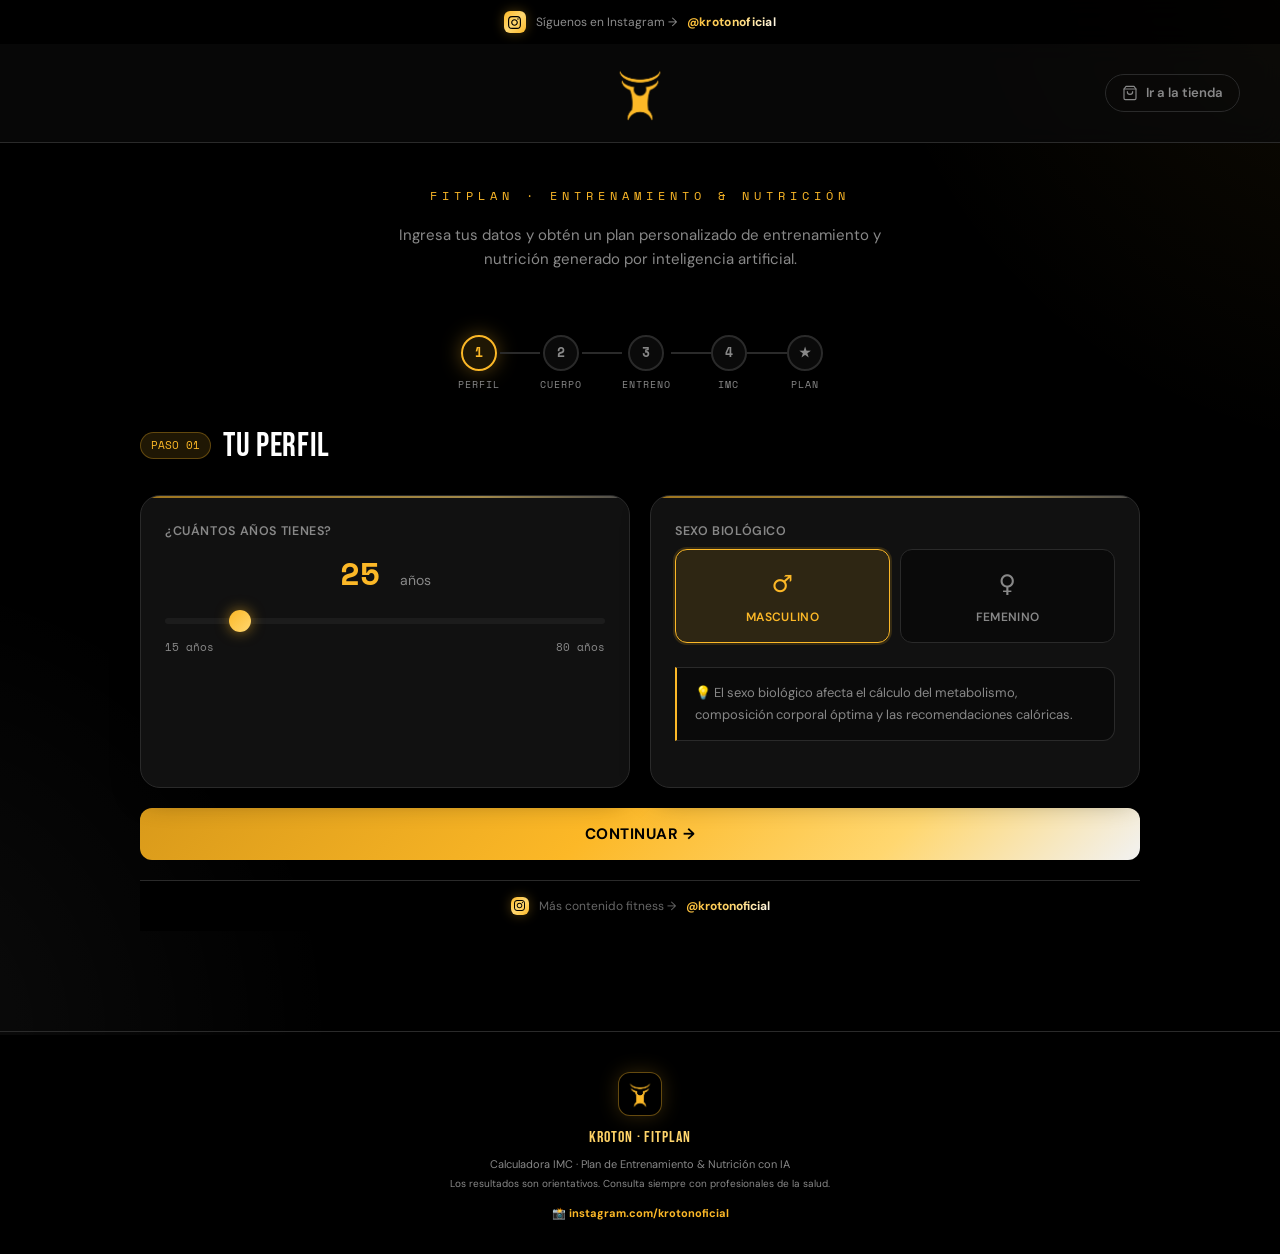
==== commit c01c2fdf: "Rediseño completo de FitPlan alineado con habitos.krotonoficial.com Unifica tokens de diseño, tipogr" ====
--- a/index.html
+++ b/index.html
@@ -3,30 +3,41 @@
 <head>
 <meta charset="UTF-8">
 <meta name="viewport" content="width=device-width, initial-scale=1.0">
+<meta name="description" content="KROTON FITPLAN — calculadora de IMC y generador de plan de entrenamiento y nutrición personalizado con IA.">
 <title>KROTON FITPLAN — Tu Plan Personalizado</title>
+<link rel="icon" href="img/favicon.png" type="image/png">
+<link rel="preconnect" href="https://fonts.googleapis.com">
+<link rel="preconnect" href="https://fonts.gstatic.com" crossorigin>
+<link href="https://fonts.googleapis.com/css2?family=Bebas+Neue&family=DM+Sans:wght@400;500;600;700&family=Space+Mono:wght@400;700&display=swap" rel="stylesheet">
 <link rel="stylesheet" href="css/style.css">
-<link rel="icon" href="img/favicon.png" type="image/png">
-<link href="https://fonts.googleapis.com/css2?family=Bebas+Neue&family=DM+Sans:wght@300;400;500;600;700&family=Space+Mono:wght@400;700&display=swap" rel="stylesheet">
 
 </head>
 <body>
 
-<!-- ===== INSTAGRAM TOP BAR ===== -->
-<div class="ig-topbar">
-  <div class="ig-icon-wrap">
-    <svg viewBox="0 0 24 24"><path d="M12 2.163c3.204 0 3.584.012 4.85.07 3.252.148 4.771 1.691 4.919 4.919.058 1.265.069 1.645.069 4.849 0 3.205-.012 3.584-.069 4.849-.149 3.225-1.664 4.771-4.919 4.919-1.266.058-1.644.07-4.85.07-3.204 0-3.584-.012-4.849-.07-3.26-.149-4.771-1.699-4.919-4.92-.058-1.265-.07-1.644-.07-4.849 0-3.204.013-3.583.07-4.849.149-3.227 1.664-4.771 4.919-4.919 1.266-.057 1.645-.069 4.849-.069zm0-2.163c-3.259 0-3.667.014-4.947.072-4.358.2-6.78 2.618-6.98 6.98-.059 1.281-.073 1.689-.073 4.948 0 3.259.014 3.668.072 4.948.2 4.358 2.618 6.78 6.98 6.98 1.281.058 1.689.072 4.948.072 3.259 0 3.668-.014 4.948-.072 4.354-.2 6.782-2.618 6.979-6.98.059-1.28.073-1.689.073-4.948 0-3.259-.014-3.667-.072-4.947-.196-4.354-2.617-6.78-6.979-6.98-1.281-.059-1.69-.073-4.949-.073zm0 5.838c-3.403 0-6.162 2.759-6.162 6.162s2.759 6.163 6.162 6.163 6.162-2.759 6.162-6.163c0-3.403-2.759-6.162-6.162-6.162zm0 10.162c-2.209 0-4-1.79-4-4 0-2.209 1.791-4 4-4s4 1.791 4 4c0 2.21-1.791 4-4 4zm6.406-11.845c-.796 0-1.441.645-1.441 1.44s.645 1.44 1.441 1.44c.795 0 1.439-.645 1.439-1.44s-.644-1.44-1.439-1.44z"/></svg>
-  </div>
-  <span class="ig-topbar-text">Síguenos en Instagram →</span>
-  <a href="https://www.instagram.com/krotonoficial/" target="_blank" rel="noopener" class="ig-topbar-handle">@krotonoficial</a>
-</div>
+<!-- ===== HEADER — se oculta al bajar, aparece al subir ===== -->
+<header class="site-header" id="siteHeader">
+  <!-- ===== INSTAGRAM TOP BAR ===== -->
+  <div class="ig-topbar">
+    <div class="ig-icon-wrap">
+      <svg viewBox="0 0 24 24"><path d="M12 2.163c3.204 0 3.584.012 4.85.07 3.252.148 4.771 1.691 4.919 4.919.058 1.265.069 1.645.069 4.849 0 3.205-.012 3.584-.069 4.849-.149 3.225-1.664 4.771-4.919 4.919-1.266.058-1.644.07-4.85.07-3.204 0-3.584-.012-4.849-.07-3.26-.149-4.771-1.699-4.919-4.92-.058-1.265-.07-1.644-.07-4.849 0-3.204.013-3.583.07-4.849.149-3.227 1.664-4.771 4.919-4.919 1.266-.057 1.645-.069 4.849-.069zm0-2.163c-3.259 0-3.667.014-4.947.072-4.358.2-6.78 2.618-6.98 6.98-.059 1.281-.073 1.689-.073 4.948 0 3.259.014 3.668.072 4.948.2 4.358 2.618 6.78 6.98 6.98 1.281.058 1.689.072 4.948.072 3.259 0 3.668-.014 4.948-.072 4.354-.2 6.782-2.618 6.979-6.98.059-1.28.073-1.689.073-4.948 0-3.259-.014-3.667-.072-4.947-.196-4.354-2.617-6.78-6.979-6.98-1.281-.059-1.69-.073-4.949-.073zm0 5.838c-3.403 0-6.162 2.759-6.162 6.162s2.759 6.163 6.162 6.163 6.162-2.759 6.162-6.163c0-3.403-2.759-6.162-6.162-6.162zm0 10.162c-2.209 0-4-1.79-4-4 0-2.209 1.791-4 4-4s4 1.791 4 4c0 2.21-1.791 4-4 4zm6.406-11.845c-.796 0-1.441.645-1.441 1.44s.645 1.44 1.441 1.44c.795 0 1.439-.645 1.439-1.44s-.644-1.44-1.439-1.44z"/></svg>
+    </div>
+    <span class="ig-topbar-text">Síguenos en Instagram →</span>
+    <a href="https://www.instagram.com/krotonoficial/" target="_blank" rel="noopener" class="ig-topbar-handle">@krotonoficial</a>
+  </div>
+
+  <!-- ===== TOPBAR — logo centrado + acceso a la tienda ===== -->
+  <div class="topbar">
+    <span class="topbar__spacer" aria-hidden="true"></span>
+    <img class="brand__mark" src="img/Logo de Kroton png - Naranja.png" alt="Kroton">
+    <a class="topbar__shop" href="https://krotonoficial.com/" target="_blank" rel="noopener">
+      <svg viewBox="0 0 24 24" fill="none" stroke="currentColor" stroke-width="1.75" stroke-linecap="round" stroke-linejoin="round"><path d="M6 2 3 6v14a2 2 0 0 0 2 2h14a2 2 0 0 0 2-2V6l-3-4Z"/><path d="M3 6h18"/><path d="M16 10a4 4 0 0 1-8 0"/></svg>
+      <span>Ir a la tienda</span>
+    </a>
+  </div>
+</header>
 
 <!-- ===== HERO ===== -->
 <div class="hero">
-  <div class="hero-logo">
-    <img src="img/Logo de Kroton - Negro.jpg" alt="Kroton Logo">
-  </div>
-  <div class="hero-badge">✦ Calculadora Fitness ✦</div>
-  <h1>KROTON</h1>
   <div class="tagline">FITPLAN · Entrenamiento & Nutrición</div>
   <p>Ingresa tus datos y obtén un plan personalizado de entrenamiento y nutrición generado por inteligencia artificial.</p>
 </div>
@@ -67,29 +78,31 @@
       <span class="section-num">PASO 01</span>
       <span class="section-title">Tu Perfil</span>
     </div>
-    <div class="card">
-      <div class="form-group">
-        <label>¿Cuántos años tienes?</label>
-        <div class="slider-value" id="ageDisplay">25 <span class="slider-unit">años</span></div>
-        <input type="range" id="ageSlider" min="15" max="80" value="25" oninput="updateSlider('age')">
-        <div class="slider-labels"><span>15 años</span><span>80 años</span></div>
-      </div>
-    </div>
-    <div class="card">
-      <div class="form-group">
-        <label>Sexo Biológico</label>
-        <div class="radio-grid">
-          <label class="radio-card">
-            <input type="radio" name="sexo" value="masculino" checked>
-            <div class="radio-label"><span class="icon">♂</span>Masculino</div>
-          </label>
-          <label class="radio-card">
-            <input type="radio" name="sexo" value="femenino">
-            <div class="radio-label"><span class="icon">♀</span>Femenino</div>
-          </label>
-        </div>
-        <div class="alert alert-info" style="margin-top:14px;">
-          💡 El sexo biológico afecta el cálculo del metabolismo, composición corporal óptima y las recomendaciones calóricas.
+    <div class="cards-grid cards-grid--2">
+      <div class="card">
+        <div class="form-group">
+          <label>¿Cuántos años tienes?</label>
+          <div class="slider-value" id="ageDisplay">25 <span class="slider-unit">años</span></div>
+          <input type="range" id="ageSlider" min="15" max="80" value="25" oninput="updateSlider('age')">
+          <div class="slider-labels"><span>15 años</span><span>80 años</span></div>
+        </div>
+      </div>
+      <div class="card">
+        <div class="form-group">
+          <label>Sexo Biológico</label>
+          <div class="radio-grid">
+            <label class="radio-card">
+              <input type="radio" name="sexo" value="masculino" checked>
+              <div class="radio-label"><span class="icon">♂</span>Masculino</div>
+            </label>
+            <label class="radio-card">
+              <input type="radio" name="sexo" value="femenino">
+              <div class="radio-label"><span class="icon">♀</span>Femenino</div>
+            </label>
+          </div>
+          <div class="alert alert-info">
+            💡 El sexo biológico afecta el cálculo del metabolismo, composición corporal óptima y las recomendaciones calóricas.
+          </div>
         </div>
       </div>
     </div>
@@ -109,42 +122,44 @@
       <span class="section-num">PASO 02</span>
       <span class="section-title">Tu Cuerpo</span>
     </div>
-    <div class="card">
-      <div class="card-title">Estatura</div>
-      <div class="card-sub">¿Cuánto mides?</div>
-      <div class="unit-toggle" style="margin-bottom:20px;">
-        <button class="unit-btn active" id="cmBtn" onclick="setHeightUnit('cm')">Centímetros</button>
-        <button class="unit-btn" id="ftBtn" onclick="setHeightUnit('ft')">Pies / Pulgadas</button>
-      </div>
-      <div id="heightCm">
-        <div class="slider-value" id="heightDisplay">170 <span class="slider-unit">cm</span></div>
-        <input type="range" id="heightSlider" min="130" max="220" value="170" oninput="updateSlider('height')">
-        <div class="slider-labels"><span>1.30 m</span><span>2.20 m</span></div>
-      </div>
-      <div id="heightFt" style="display:none;">
-        <div style="display:flex;gap:12px;">
-          <div class="form-group" style="flex:1;">
-            <label>Pies</label>
-            <input type="number" id="feetInput" min="4" max="7" value="5" oninput="convertFtToCm()">
+    <div class="cards-grid cards-grid--2">
+      <div class="card">
+        <div class="card-title">Estatura</div>
+        <div class="card-sub">¿Cuánto mides?</div>
+        <div class="unit-toggle" style="margin-bottom:20px;">
+          <button class="unit-btn active" id="cmBtn" onclick="setHeightUnit('cm')">Centímetros</button>
+          <button class="unit-btn" id="ftBtn" onclick="setHeightUnit('ft')">Pies / Pulgadas</button>
+        </div>
+        <div id="heightCm">
+          <div class="slider-value" id="heightDisplay">170 <span class="slider-unit">cm</span></div>
+          <input type="range" id="heightSlider" min="130" max="220" value="170" oninput="updateSlider('height')">
+          <div class="slider-labels"><span>1.30 m</span><span>2.20 m</span></div>
+        </div>
+        <div id="heightFt" style="display:none;">
+          <div class="inline-fields">
+            <div class="form-group">
+              <label>Pies</label>
+              <input type="number" id="feetInput" min="4" max="7" value="5" oninput="convertFtToCm()">
+            </div>
+            <div class="form-group">
+              <label>Pulgadas</label>
+              <input type="number" id="inchesInput" min="0" max="11" value="7" oninput="convertFtToCm()">
+            </div>
           </div>
-          <div class="form-group" style="flex:1;">
-            <label>Pulgadas</label>
-            <input type="number" id="inchesInput" min="0" max="11" value="7" oninput="convertFtToCm()">
-          </div>
-        </div>
-        <div style="text-align:center;color:var(--kroton-yellow);font-family:'Space Mono',monospace;font-size:14px;" id="ftConversion">≈ 170 cm</div>
-      </div>
-    </div>
-    <div class="card">
-      <div class="card-title">Peso</div>
-      <div class="card-sub">¿Cuánto pesas?</div>
-      <div class="unit-toggle" style="margin-bottom:20px;">
-        <button class="unit-btn active" id="kgBtn" onclick="setWeightUnit('kg')">Kilogramos</button>
-        <button class="unit-btn" id="lbBtn" onclick="setWeightUnit('lb')">Libras</button>
-      </div>
-      <div class="slider-value" id="weightDisplay">70 <span class="slider-unit" id="weightUnitLabel">kg</span></div>
-      <input type="range" id="weightSlider" min="30" max="200" value="70" oninput="updateSlider('weight')">
-      <div class="slider-labels" id="weightLabels"><span>30 kg</span><span>200 kg</span></div>
+          <div class="ft-conversion" id="ftConversion">≈ 170 cm</div>
+        </div>
+      </div>
+      <div class="card">
+        <div class="card-title">Peso</div>
+        <div class="card-sub">¿Cuánto pesas?</div>
+        <div class="unit-toggle" style="margin-bottom:20px;">
+          <button class="unit-btn active" id="kgBtn" onclick="setWeightUnit('kg')">Kilogramos</button>
+          <button class="unit-btn" id="lbBtn" onclick="setWeightUnit('lb')">Libras</button>
+        </div>
+        <div class="slider-value" id="weightDisplay">70 <span class="slider-unit" id="weightUnitLabel">kg</span></div>
+        <input type="range" id="weightSlider" min="30" max="200" value="70" oninput="updateSlider('weight')">
+        <div class="slider-labels" id="weightLabels"><span>30 kg</span><span>200 kg</span></div>
+      </div>
     </div>
     <div class="card">
       <div class="card-title">Somatotipo</div>
@@ -152,18 +167,18 @@
       <div class="radio-grid" style="grid-template-columns:repeat(3,1fr);">
         <label class="radio-card">
           <input type="radio" name="somato" value="ectomorfo" checked>
-          <div class="radio-label"><span class="icon">🏃</span>Ectomorfo<span style="font-size:9px;font-weight:400;color:var(--muted);margin-top:2px;">Delgado, difícil ganar peso</span></div>
+          <div class="radio-label"><span class="icon">🏃</span>Ectomorfo<span class="radio-hint">Delgado, difícil ganar peso</span></div>
         </label>
         <label class="radio-card">
           <input type="radio" name="somato" value="mesomorfo">
-          <div class="radio-label"><span class="icon">💪</span>Mesomorfo<span style="font-size:9px;font-weight:400;color:var(--muted);margin-top:2px;">Atlético, músculos definidos</span></div>
+          <div class="radio-label"><span class="icon">💪</span>Mesomorfo<span class="radio-hint">Atlético, músculos definidos</span></div>
         </label>
         <label class="radio-card">
           <input type="radio" name="somato" value="endomorfo">
-          <div class="radio-label"><span class="icon">🏋️</span>Endomorfo<span style="font-size:9px;font-weight:400;color:var(--muted);margin-top:2px;">Tendencia a ganar grasa</span></div>
+          <div class="radio-label"><span class="icon">🏋️</span>Endomorfo<span class="radio-hint">Tendencia a ganar grasa</span></div>
         </label>
       </div>
-      <div class="alert alert-info" style="margin-top:14px;">
+      <div class="alert alert-info">
         💡 <strong>¿No sabes cuál eres?</strong><br>
         • <strong>Ectomorfo:</strong> Delgado naturalmente, huesos pequeños, metabolismo rápido.<br>
         • <strong>Mesomorfo:</strong> Atlético, gana músculo fácilmente.<br>
@@ -185,40 +200,42 @@
       <span class="section-num">PASO 03</span>
       <span class="section-title">Tu Entrenamiento</span>
     </div>
-    <div class="card">
-      <div class="card-title">Días de Entrenamiento</div>
-      <div class="card-sub">¿Cuántos días a la semana entrenas actualmente?</div>
-      <div class="slider-value" id="daysDisplay">3 <span class="slider-unit">días/semana</span></div>
-      <input type="range" id="daysSlider" min="0" max="6" value="3" step="1" oninput="updateSlider('days')">
-      <div class="slider-labels"><span>0 (Sedentario)</span><span>6 días</span></div>
-      <div id="daysDescBox" class="alert alert-info" style="margin-top:16px;"></div>
-    </div>
-    <div class="card">
-      <div class="card-title">Objetivo Principal</div>
-      <div class="card-sub">¿Qué quieres lograr?</div>
-      <div class="radio-grid" style="grid-template-columns:repeat(2,1fr);">
-        <label class="radio-card"><input type="radio" name="objetivo" value="perder_grasa" checked><div class="radio-label"><span class="icon">🔥</span>Perder Grasa</div></label>
-        <label class="radio-card"><input type="radio" name="objetivo" value="ganar_musculo"><div class="radio-label"><span class="icon">💪</span>Ganar Músculo</div></label>
-        <label class="radio-card"><input type="radio" name="objetivo" value="definicion"><div class="radio-label"><span class="icon">⚡</span>Definición</div></label>
-        <label class="radio-card"><input type="radio" name="objetivo" value="salud_general"><div class="radio-label"><span class="icon">❤️</span>Salud General</div></label>
-        <label class="radio-card"><input type="radio" name="objetivo" value="resistencia"><div class="radio-label"><span class="icon">🏃</span>Resistencia</div></label>
-        <label class="radio-card"><input type="radio" name="objetivo" value="fuerza"><div class="radio-label"><span class="icon">🏋️</span>Fuerza Máx.</div></label>
-      </div>
-    </div>
-    <div class="card">
-      <div class="card-title">Nivel de Experiencia</div>
-      <div class="radio-grid">
-        <label class="radio-card"><input type="radio" name="nivel" value="principiante" checked><div class="radio-label"><span class="icon">🌱</span>Principiante<span style="font-size:9px;color:var(--muted);">0–6 meses</span></div></label>
-        <label class="radio-card"><input type="radio" name="nivel" value="intermedio"><div class="radio-label"><span class="icon">⚙️</span>Intermedio<span style="font-size:9px;color:var(--muted);">6m – 2 años</span></div></label>
-        <label class="radio-card"><input type="radio" name="nivel" value="avanzado"><div class="radio-label"><span class="icon">🏆</span>Avanzado<span style="font-size:9px;color:var(--muted);">2+ años</span></div></label>
-      </div>
-    </div>
-    <div class="card">
-      <div class="card-title">Equipamiento Disponible</div>
-      <div class="radio-grid" style="grid-template-columns:repeat(3,1fr);">
-        <label class="radio-card"><input type="radio" name="equipo" value="gym_completo" checked><div class="radio-label"><span class="icon">🏋️</span>Gym Completo</div></label>
-        <label class="radio-card"><input type="radio" name="equipo" value="mancuernas"><div class="radio-label"><span class="icon">🔵</span>Mancuernas</div></label>
-        <label class="radio-card"><input type="radio" name="equipo" value="cuerpo"><div class="radio-label"><span class="icon">🤸</span>Sin Equipo</div></label>
+    <div class="cards-grid cards-grid--2">
+      <div class="card">
+        <div class="card-title">Días de Entrenamiento</div>
+        <div class="card-sub">¿Cuántos días a la semana entrenas actualmente?</div>
+        <div class="slider-value" id="daysDisplay">3 <span class="slider-unit">días/semana</span></div>
+        <input type="range" id="daysSlider" min="0" max="6" value="3" step="1" oninput="updateSlider('days')">
+        <div class="slider-labels"><span>0 (Sedentario)</span><span>6 días</span></div>
+        <div id="daysDescBox" class="alert alert-info" style="margin-top:16px;"></div>
+      </div>
+      <div class="card">
+        <div class="card-title">Objetivo Principal</div>
+        <div class="card-sub">¿Qué quieres lograr?</div>
+        <div class="radio-grid" style="grid-template-columns:repeat(2,1fr);">
+          <label class="radio-card"><input type="radio" name="objetivo" value="perder_grasa" checked><div class="radio-label"><span class="icon">🔥</span>Perder Grasa</div></label>
+          <label class="radio-card"><input type="radio" name="objetivo" value="ganar_musculo"><div class="radio-label"><span class="icon">💪</span>Ganar Músculo</div></label>
+          <label class="radio-card"><input type="radio" name="objetivo" value="definicion"><div class="radio-label"><span class="icon">⚡</span>Definición</div></label>
+          <label class="radio-card"><input type="radio" name="objetivo" value="salud_general"><div class="radio-label"><span class="icon">❤️</span>Salud General</div></label>
+          <label class="radio-card"><input type="radio" name="objetivo" value="resistencia"><div class="radio-label"><span class="icon">🏃</span>Resistencia</div></label>
+          <label class="radio-card"><input type="radio" name="objetivo" value="fuerza"><div class="radio-label"><span class="icon">🏋️</span>Fuerza Máx.</div></label>
+        </div>
+      </div>
+      <div class="card">
+        <div class="card-title">Nivel de Experiencia</div>
+        <div class="radio-grid">
+          <label class="radio-card"><input type="radio" name="nivel" value="principiante" checked><div class="radio-label"><span class="icon">🌱</span>Principiante<span class="radio-hint">0–6 meses</span></div></label>
+          <label class="radio-card"><input type="radio" name="nivel" value="intermedio"><div class="radio-label"><span class="icon">⚙️</span>Intermedio<span class="radio-hint">6m – 2 años</span></div></label>
+          <label class="radio-card"><input type="radio" name="nivel" value="avanzado"><div class="radio-label"><span class="icon">🏆</span>Avanzado<span class="radio-hint">2+ años</span></div></label>
+        </div>
+      </div>
+      <div class="card">
+        <div class="card-title">Equipamiento Disponible</div>
+        <div class="radio-grid" style="grid-template-columns:repeat(3,1fr);">
+          <label class="radio-card"><input type="radio" name="equipo" value="gym_completo" checked><div class="radio-label"><span class="icon">🏋️</span>Gym Completo</div></label>
+          <label class="radio-card"><input type="radio" name="equipo" value="mancuernas"><div class="radio-label"><span class="icon">🔵</span>Mancuernas</div></label>
+          <label class="radio-card"><input type="radio" name="equipo" value="cuerpo"><div class="radio-label"><span class="icon">🤸</span>Sin Equipo</div></label>
+        </div>
       </div>
     </div>
     <button class="btn btn-primary" onclick="calcularIMC()">CALCULAR IMC →</button>
@@ -240,7 +257,7 @@
       <div class="imc-display">
         <div class="imc-number" id="imcValue">—</div>
         <div class="imc-label" id="imcLabel">—</div>
-        <div style="font-size:12px;color:var(--muted);margin-top:8px;" id="imcDesc"></div>
+        <div class="imc-desc" id="imcDesc"></div>
       </div>
       <div class="imc-bar-wrap">
         <div class="imc-bar"><div class="imc-pointer" id="imcPointer" style="left:0%"></div></div>
@@ -253,17 +270,19 @@
         </div>
       </div>
     </div>
-    <div class="card">
-      <div class="card-title">Tu Resumen Físico</div>
-      <div class="stats-grid" id="statsGrid"></div>
-      <div class="divider"></div>
-      <div class="card-sub">Perfil detectado</div>
-      <div class="profile-chips" id="profileChips"></div>
-      <div class="alert" id="metabolicAlert"></div>
-    </div>
-    <div class="card">
-      <div class="card-title">¿Qué significa tu IMC?</div>
-      <div id="imcExplanation" style="font-size:14px;line-height:1.8;color:var(--muted);"></div>
+    <div class="cards-grid cards-grid--2">
+      <div class="card">
+        <div class="card-title">Tu Resumen Físico</div>
+        <div class="stats-grid" id="statsGrid"></div>
+        <div class="divider"></div>
+        <div class="card-sub">Perfil detectado</div>
+        <div class="profile-chips" id="profileChips"></div>
+        <div class="alert" id="metabolicAlert"></div>
+      </div>
+      <div class="card">
+        <div class="card-title">¿Qué significa tu IMC?</div>
+        <div id="imcExplanation" class="imc-explanation"></div>
+      </div>
     </div>
     <button class="btn btn-primary" onclick="generarPrompt()">GENERAR MI PLAN ✦</button>
     <button class="btn btn-secondary" onclick="goTo(3)">← Volver</button>
@@ -282,7 +301,7 @@
     </div>
     <div class="card">
       <div class="card-title">¡Listo! 🎉</div>
-      <div class="card-sub">Copia este prompt y pégalo en <strong style="color:var(--kroton-yellow);">ChatGPT, Claude o Gemini</strong>. La IA te responderá con tu plan completo de entrenamiento y nutrición directamente en el chat.</div>
+      <div class="card-sub">Copia este prompt y pégalo en <strong class="text-brand">ChatGPT, Claude o Gemini</strong>. La IA te responderá con tu plan completo de entrenamiento y nutrición directamente en el chat.</div>
       <div class="divider"></div>
       <div class="prompt-box" id="promptBox"></div>
       <div class="copy-toast" id="copyToast">✅ ¡Prompt copiado! Ahora pégalo en tu IA favorita.</div>
@@ -290,14 +309,14 @@
     <button class="btn btn-copy" onclick="copyPrompt()">📋 COPIAR PROMPT COMPLETO</button>
     <div class="card" style="margin-top:20px;">
       <div class="card-title" style="font-size:20px;">📌 Cómo usar tu plan</div>
-      <ol style="padding-left:20px;font-size:14px;line-height:2.2;color:var(--muted);">
-        <li>Presiona <strong style="color:var(--text);">COPIAR PROMPT</strong> arriba.</li>
-        <li>Abre <strong style="color:var(--kroton-yellow);">ChatGPT, Claude o Gemini</strong> en tu celular o navegador.</li>
-        <li>Pega el prompt con <strong style="color:var(--text);">Ctrl+V</strong> (o mantén presionado → Pegar) y envíalo.</li>
+      <ol class="steps-list">
+        <li>Presiona <strong>COPIAR PROMPT</strong> arriba.</li>
+        <li>Abre <strong class="text-brand">ChatGPT, Claude o Gemini</strong> en tu celular o navegador.</li>
+        <li>Pega el prompt con <strong>Ctrl+V</strong> (o mantén presionado → Pegar) y envíalo.</li>
         <li>La IA te devolverá tu plan completo en el mismo chat: rutina semanal, nutrición, suplementación y consejos.</li>
         <li>Lee, aplica y transforma tu cuerpo. 💪</li>
       </ol>
-      <div class="alert alert-warn" style="margin-top:14px;">
+      <div class="alert alert-warn">
         ⚠️ Este plan es orientativo. Consulta con un médico, nutricionista o entrenador certificado antes de iniciar cualquier programa.
       </div>
     </div>
@@ -311,15 +330,14 @@
 
 </div>
 
-<footer>
-  <div class="footer-logo"><img src="img/Logo de Kroton - Negro.jpg" alt="Kroton"></div>
-  <strong style="background:var(--grad);-webkit-background-clip:text;-webkit-text-fill-color:transparent;background-clip:text;font-size:14px;">KROTON · FITPLAN</strong><br>
-  <span style="font-size:11px;color:var(--muted);">Calculadora IMC · Plan de Entrenamiento & Nutrición con IA</span><br>
-  <span style="font-size:10px;color:var(--muted);">Los resultados son orientativos. Consulta siempre con profesionales de la salud.</span><br><br>
-  <a href="https://www.instagram.com/krotonoficial/" target="_blank" rel="noopener" style="color:var(--kroton-yellow);font-size:11px;text-decoration:none;font-weight:700;">📸 instagram.com/krotonoficial</a>
+<footer class="site-footer">
+  <div class="footer-logo"><img src="img/Logo de Kroton png - Naranja.png" alt="Kroton"></div>
+  <strong class="footer-brand">KROTON · FITPLAN</strong>
+  <span class="footer-sub">Calculadora IMC · Plan de Entrenamiento &amp; Nutrición con IA</span>
+  <span class="footer-note">Los resultados son orientativos. Consulta siempre con profesionales de la salud.</span>
+  <a href="https://www.instagram.com/krotonoficial/" target="_blank" rel="noopener" class="footer-ig">📸 instagram.com/krotonoficial</a>
 </footer>
 
+<script src="scrips/scrips.js"></script>
 </body>
 </html>
-
-<script src="scrips/scrips.js"></script>
--- a/css/style.css
+++ b/css/style.css
@@ -1,457 +1,547 @@
-:root {
-/* ── PALETA KROTON: solo amarillo, blanco y negro ── */
---kroton-yellow: #FCB827;
---kroton-yellow-soft: #ffd770;
---kroton-yellow-deep: #d99a1a;
---kroton-white: #ffffff;
---kroton-black: #000000;
-
---bg: #000000;
---surface: #0a0a0a;
---card: #111111;
---border: #2a2a2a;
---text: #ffffff;
---muted: #888888;
---danger: #ff5555;
---warn: #FCB827;
---success: #88dd88;
-
---grad: linear-gradient(135deg, #FCB827 0%, #ffd770 55%, #ffffff 100%);
---grad-btn: linear-gradient(135deg, #d99a1a 0%, #FCB827 45%, #ffd770 75%, rgba(255,255,255,0.95) 100%);
---grad-line: linear-gradient(90deg, #FCB827, #ffd770 70%, rgba(255,255,255,0.4));
-}
-
-* { box-sizing: border-box; margin: 0; padding: 0; }
-body {
-font-family: 'DM Sans', sans-serif;
-background: var(--bg);
-color: var(--text);
-min-height: 100vh;
-overflow-x: hidden;
-padding-top: 44px;
-}
-
-/* ── FONDO con difuminados amarillo/blanco/negro ── */
-body::before {
-content: '';
-position: fixed;
-top: -10%; right: -10%;
-width: 600px; height: 600px;
-background: radial-gradient(ellipse at top right, rgba(252,184,39,0.14) 0%, rgba(252,184,39,0.04) 30%, transparent 65%);
-pointer-events: none; z-index: 0;
-}
-body::after {
-content: '';
-position: fixed;
-bottom: -15%; left: -10%;
-width: 550px; height: 550px;
-background: radial-gradient(ellipse at bottom left, rgba(255,255,255,0.05) 0%, transparent 60%);
-pointer-events: none; z-index: 0;
-}
-
-/* ===== INSTAGRAM BAR FIJA ===== */
-.ig-topbar {
-position: fixed;
-top: 0; left: 0; right: 0;
-z-index: 999;
-display: flex;
-align-items: center;
-justify-content: center;
-gap: 10px;
-padding: 10px 20px;
-background: rgba(0,0,0,0.93);
-border-bottom: 1px solid rgba(252,184,39,0.25);
-backdrop-filter: blur(12px);
--webkit-backdrop-filter: blur(12px);
-}
-.ig-icon-wrap {
-width: 22px; height: 22px;
-background: linear-gradient(135deg, #FCB827 0%, #ffd770 50%, #FCB827 100%);
-border-radius: 6px;
-display: flex; align-items: center; justify-content: center;
-flex-shrink: 0;
-box-shadow: 0 0 12px rgba(252,184,39,0.3);
-}
-.ig-icon-wrap svg { width: 13px; height: 13px; fill: #000; }
-.ig-topbar-text { font-size: 12px; color: rgba(255,255,255,0.55); }
-.ig-topbar-handle {
-font-size: 12px; font-weight: 700;
-background: var(--grad);
--webkit-background-clip: text; -webkit-text-fill-color: transparent; background-clip: text;
-letter-spacing: 0.3px;
-text-decoration: none;
-}
-.ig-topbar-handle:hover { opacity: 0.85; }
-
-/* ===== HERO CON LOGO ===== */
-.hero {
-text-align: center;
-padding: 44px 20px 36px;
-position: relative; z-index: 1;
-}
-.hero-logo {
-width: 120px; height: 120px;
-margin: 0 auto 18px;
-border-radius: 22px;
-background: #000;
-border: 2px solid rgba(252,184,39,0.4);
-box-shadow: 0 0 50px rgba(252,184,39,0.28), inset 0 0 30px rgba(252,184,39,0.04);
-overflow: hidden;
-display: flex; align-items: center; justify-content: center;
-animation: logoIn 0.8s cubic-bezier(0.34,1.56,0.64,1);
-}
-.hero-logo img { width: 100%; height: 100%; object-fit: contain; }
-@keyframes logoIn { from { opacity:0; transform: scale(0.7); } to { opacity:1; transform: scale(1); } }
-
-.hero-badge {
-display: inline-block;
-font-family: 'Space Mono', monospace;
-font-size: 11px; letter-spacing: 3px;
-text-transform: uppercase;
-background: var(--grad);
--webkit-background-clip: text; -webkit-text-fill-color: transparent; background-clip: text;
-border: 1px solid rgba(252,184,39,0.4);
-padding: 6px 16px; border-radius: 20px;
-margin-bottom: 18px;
-animation: fadeIn 0.6s ease;
-}
-.hero h1 {
-font-family: 'Bebas Neue', sans-serif;
-font-size: clamp(64px, 12vw, 108px);
-line-height: 0.9; letter-spacing: 3px;
-background: var(--grad);
--webkit-background-clip: text; -webkit-text-fill-color: transparent; background-clip: text;
-animation: fadeUp 0.8s ease;
-}
-.hero .tagline {
-font-family: 'Space Mono', monospace;
-font-size: 12px;
-letter-spacing: 5px;
-color: var(--kroton-yellow);
-text-transform: uppercase;
-margin-top: 4px;
-animation: fadeUp 0.9s ease;
-}
-.hero p {
-color: var(--muted); font-size: 15px;
-margin-top: 18px; max-width: 500px;
-margin-left: auto; margin-right: auto;
-line-height: 1.6;
-animation: fadeUp 1s ease;
-}
-
-/* ===== PROGRESS ===== */
-.progress-bar {
-display: flex; justify-content: center; align-items: center;
-gap: 0; padding: 28px 20px; position: relative; z-index: 1;
-}
-.step-item { display: flex; flex-direction: column; align-items: center; gap: 6px; }
-.step-circle {
-width: 36px; height: 36px; border-radius: 50%;
-border: 2px solid var(--border);
-display: flex; align-items: center; justify-content: center;
-font-family: 'Space Mono', monospace; font-size: 13px; font-weight: 700;
-color: var(--muted); transition: all 0.4s ease; background: var(--surface);
-}
-.step-circle.active {
-border-color: var(--kroton-yellow); color: var(--kroton-yellow);
-background: rgba(252,184,39,0.1);
-box-shadow: 0 0 20px rgba(252,184,39,0.35);
-}
-.step-circle.done {
-border-color: var(--kroton-yellow);
-background: linear-gradient(135deg, #FCB827, #ffd770);
-color: #000;
-}
-.step-label {
-font-size: 10px; color: var(--muted); text-align: center;
-font-family: 'Space Mono', monospace; letter-spacing: 1px;
-text-transform: uppercase; max-width: 60px;
-}
-.step-line {
-width: 40px; height: 2px; background: var(--border);
-margin-bottom: 22px; transition: background 0.4s ease;
-}
-.step-line.done { background: linear-gradient(90deg, #FCB827, #ffd770); }
-
-/* ===== CONTAINER ===== */
-.container {
-max-width: 640px; margin: 0 auto;
-padding: 0 20px 100px; position: relative; z-index: 1;
-}
-.section { display: none; animation: sectionIn 0.5s ease; }
-.section.active { display: block; }
-@keyframes sectionIn {
-from { opacity: 0; transform: translateY(20px); }
-to { opacity: 1; transform: translateY(0); }
-}
-
-/* ===== CARD ===== */
-.card {
-background: var(--card); border: 1px solid var(--border);
-border-radius: 20px; padding: 32px; margin-bottom: 20px;
-position: relative; overflow: hidden;
-}
-.card::before {
-content: ''; position: absolute;
-top: 0; left: 0; right: 0; height: 2px;
-background: var(--grad-line);
-opacity: 0; transition: opacity 0.3s;
-}
-.card:focus-within::before { opacity: 1; }
-.card-title {
-font-family: 'Bebas Neue', sans-serif;
-font-size: 28px; letter-spacing: 1px; margin-bottom: 6px;
-background: var(--grad);
--webkit-background-clip: text; -webkit-text-fill-color: transparent; background-clip: text;
-}
-.card-sub { font-size: 13px; color: var(--muted); margin-bottom: 24px; line-height: 1.6; }
-
-/* ===== FORM ===== */
-.form-group { margin-bottom: 20px; }
-label {
-display: block; font-size: 13px; font-weight: 600;
-color: var(--muted); text-transform: uppercase;
-letter-spacing: 1.5px; margin-bottom: 8px;
-}
-input[type="number"], input[type="text"], select {
-width: 100%; background: var(--surface);
-border: 1.5px solid var(--border); border-radius: 12px;
-padding: 14px 18px; font-family: 'DM Sans', sans-serif;
-font-size: 16px; color: var(--text); outline: none; transition: all 0.3s ease;
-}
-input:focus, select:focus {
-border-color: var(--kroton-yellow);
-box-shadow: 0 0 0 4px rgba(252,184,39,0.1);
-}
-input::placeholder { color: var(--muted); }
-select option { background: var(--surface); }
-
-/* ===== UNIT TOGGLE ===== */
-.unit-toggle {
-display: flex; background: var(--surface);
-border: 1.5px solid var(--border); border-radius: 12px; overflow: hidden;
-}
-.unit-btn {
-flex: 1; padding: 12px; text-align: center; cursor: pointer;
-font-size: 14px; font-weight: 600; color: var(--muted);
-transition: all 0.3s; border: none; background: transparent;
-font-family: 'DM Sans', sans-serif;
-}
-.unit-btn.active { background: linear-gradient(135deg, #FCB827, #ffd770); color: #000; }
-
-/* ===== RADIO CARDS ===== */
-.radio-grid { display: grid; grid-template-columns: repeat(auto-fit, minmax(120px, 1fr)); gap: 10px; }
-.radio-card { cursor: pointer; position: relative; }
-.radio-card input { display: none; }
-.radio-label {
-display: flex; flex-direction: column; align-items: center;
-gap: 6px; padding: 16px 10px; background: var(--surface);
-border: 1.5px solid var(--border); border-radius: 14px;
-font-size: 12px; font-weight: 600; text-align: center;
-color: var(--muted); cursor: pointer; transition: all 0.3s;
-text-transform: uppercase; letter-spacing: 0.5px;
-}
-.radio-label .icon { font-size: 24px; }
-.radio-card input:checked + .radio-label {
-border-color: var(--kroton-yellow);
-background: rgba(252,184,39,0.08);
-color: var(--kroton-yellow);
-box-shadow: 0 0 15px rgba(252,184,39,0.15);
-}
-
-/* ===== SLIDER ===== */
-input[type="range"] {
--webkit-appearance: none; width: 100%; height: 6px;
-border-radius: 3px; background: var(--border); outline: none; padding: 0;
-}
-input[type="range"]::-webkit-slider-thumb {
--webkit-appearance: none; width: 22px; height: 22px;
-border-radius: 50%;
-background: linear-gradient(135deg, #FCB827, #ffd770);
-cursor: pointer;
-box-shadow: 0 0 14px rgba(252,184,39,0.55);
-}
-input[type="range"]::-moz-range-thumb {
-width: 22px; height: 22px; border: none;
-border-radius: 50%;
-background: linear-gradient(135deg, #FCB827, #ffd770);
-cursor: pointer;
-box-shadow: 0 0 14px rgba(252,184,39,0.55);
-}
-.slider-value {
-text-align: center; font-family: 'Space Mono', monospace;
-font-size: 32px; font-weight: 700; margin-bottom: 10px;
-background: var(--grad);
--webkit-background-clip: text; -webkit-text-fill-color: transparent; background-clip: text;
-}
-.slider-unit { font-size: 14px; color: var(--muted); font-family: 'DM Sans', sans-serif; }
-.slider-labels {
-display: flex; justify-content: space-between;
-font-size: 11px; color: var(--muted); margin-top: 8px;
-font-family: 'Space Mono', monospace;
-}
-
-/* ===== BUTTONS ===== */
-.btn {
-display: block; width: 100%; padding: 18px; border: none;
-border-radius: 14px; font-family: 'Bebas Neue', sans-serif;
-font-size: 22px; letter-spacing: 2px; cursor: pointer; transition: all 0.3s ease;
-}
-.btn-primary { background: var(--grad-btn); color: #000; }
-.btn-primary:hover { transform: translateY(-2px); box-shadow: 0 10px 40px rgba(252,184,39,0.45); }
-.btn-secondary {
-background: transparent; border: 1.5px solid var(--border);
-color: var(--muted); font-size: 16px; margin-top: 10px;
-}
-.btn-secondary:hover { border-color: var(--kroton-yellow); color: var(--kroton-yellow); }
-.btn-copy { background: var(--grad-btn); color: #000; font-size: 20px; padding: 20px; }
-.btn-copy:hover { transform: translateY(-2px); box-shadow: 0 10px 40px rgba(252,184,39,0.45); }
-
-/* ===== IMC ===== */
-.imc-display { text-align: center; padding: 30px 0; }
-.imc-number {
-font-family: 'Bebas Neue', sans-serif; font-size: 96px; line-height: 1; letter-spacing: 2px;
-background: var(--grad);
--webkit-background-clip: text; -webkit-text-fill-color: transparent; background-clip: text;
-}
-.imc-label {
-font-size: 16px; font-weight: 600; margin-top: 6px;
-padding: 8px 20px; border-radius: 20px; display: inline-block;
-}
-.imc-label.bajo { background: rgba(255,255,255,0.08); color: rgba(255,255,255,0.85); border: 1px solid rgba(255,255,255,0.2); }
-.imc-label.normal { background: rgba(136,221,136,0.12); color: var(--success); border: 1px solid rgba(136,221,136,0.3); }
-.imc-label.sobrepeso { background: rgba(252,184,39,0.15); color: var(--kroton-yellow); border: 1px solid rgba(252,184,39,0.4); }
-.imc-label.obesidad1 { background: rgba(255,85,85,0.12); color: var(--danger); border: 1px solid rgba(255,85,85,0.3); }
-.imc-label.obesidad2 { background: rgba(255,50,50,0.18); color: #ff4444; border: 1px solid rgba(255,50,50,0.4); }
-
-.imc-bar-wrap { margin: 20px 0; position: relative; }
-.imc-bar {
-height: 14px; border-radius: 7px;
-background: linear-gradient(90deg, #ffffff 0%, #88dd88 22%, #FCB827 50%, #ff8855 75%, #ff5555 100%);
-position: relative;
-}
-.imc-pointer {
-position: absolute; top: -8px;
-width: 30px; height: 30px; background: #fff;
-border-radius: 50%; border: 3px solid var(--kroton-yellow);
-transform: translateX(-50%);
-box-shadow: 0 4px 15px rgba(252,184,39,0.6);
-transition: left 0.8s cubic-bezier(0.34,1.56,0.64,1);
-}
-.imc-bar-labels {
-display: flex; justify-content: space-between;
-margin-top: 10px; font-size: 10px; color: var(--muted);
-font-family: 'Space Mono', monospace;
-}
-
-/* ===== STATS ===== */
-.stats-grid { display: grid; grid-template-columns: repeat(2, 1fr); gap: 14px; margin: 20px 0; }
-.stat-card {
-background: var(--surface); border: 1px solid var(--border);
-border-radius: 14px; padding: 16px; text-align: center;
-transition: all 0.3s;
-}
-.stat-card:hover { border-color: rgba(252,184,39,0.4); }
-.stat-value {
-font-family: 'Space Mono', monospace; font-size: 22px; font-weight: 700;
-background: var(--grad);
--webkit-background-clip: text; -webkit-text-fill-color: transparent; background-clip: text;
-}
-.stat-label { font-size: 11px; color: var(--muted); text-transform: uppercase; letter-spacing: 1px; margin-top: 4px; }
-
-/* ===== CHIPS ===== */
-.profile-chips { display: flex; flex-wrap: wrap; gap: 8px; margin: 16px 0; }
-.chip {
-background: rgba(252,184,39,0.08);
-border: 1px solid rgba(252,184,39,0.3);
-border-radius: 20px; padding: 6px 14px; font-size: 12px;
-color: var(--kroton-yellow); font-family: 'Space Mono', monospace;
-}
-
-/* ===== PROMPT BOX ===== */
-.prompt-box {
-background: #050505;
-border: 1.5px solid var(--border);
-border-radius: 16px; padding: 24px;
-font-family: 'Space Mono', monospace; font-size: 12px;
-line-height: 1.8; color: #c8c8c8;
-white-space: pre-wrap; word-break: break-word;
-max-height: 420px; overflow-y: auto;
-}
-.prompt-box::-webkit-scrollbar { width: 6px; }
-.prompt-box::-webkit-scrollbar-track { background: transparent; }
-.prompt-box::-webkit-scrollbar-thumb { background: var(--kroton-yellow); border-radius: 3px; opacity: 0.5; }
-.prompt-highlight { color: var(--kroton-yellow); font-weight: 700; }
-.prompt-section { color: rgba(252,184,39,0.6); }
-
-/* ===== TOAST ===== */
-.copy-toast {
-display: none; text-align: center; padding: 12px;
-background: rgba(252,184,39,0.12);
-border: 1px solid rgba(252,184,39,0.4);
-border-radius: 10px; color: var(--kroton-yellow); font-size: 14px;
-font-weight: 600; margin-top: 12px;
-}
-
-/* ===== MISC ===== */
-.divider { height: 1px; background: var(--border); margin: 20px 0; }
-.alert { border-radius: 12px; padding: 14px 18px; font-size: 13px; margin-top: 16px; line-height: 1.7; }
-.alert-info { background: rgba(252,184,39,0.07); border: 1px solid rgba(252,184,39,0.25); color: var(--kroton-yellow); }
-.alert-warn { background: rgba(252,184,39,0.09); border: 1px solid rgba(252,184,39,0.3); color: var(--kroton-yellow); }
-
-.section-header { display: flex; align-items: center; gap: 12px; margin-bottom: 24px; }
-.section-num {
-font-family: 'Space Mono', monospace; font-size: 11px; color: var(--kroton-yellow);
-background: rgba(252,184,39,0.1); border: 1px solid rgba(252,184,39,0.3);
-padding: 4px 10px; border-radius: 20px; white-space: nowrap;
-}
-.section-title {
-font-family: 'Bebas Neue', sans-serif; font-size: 32px; letter-spacing: 1px;
-background: var(--grad);
--webkit-background-clip: text; -webkit-text-fill-color: transparent; background-clip: text;
-}
-
-/* ===== IG FOOTER ===== */
-.ig-footer {
-display: flex; align-items: center; justify-content: center; gap: 10px;
-padding: 16px 20px;
-background: rgba(0,0,0,0.9);
-border-top: 1px solid rgba(252,184,39,0.18);
-margin-top: 20px;
-}
-.ig-footer-text { font-size: 12px; color: rgba(255,255,255,0.4); }
-.ig-footer-handle {
-font-size: 12px; font-weight: 700; text-decoration: none;
-background: var(--grad);
--webkit-background-clip: text; -webkit-text-fill-color: transparent; background-clip: text;
-}
-.ig-footer-handle:hover { opacity: 0.85; }
-
-/* ===== FOOTER ===== */
-footer {
-text-align: center; padding: 30px 20px 14px; color: var(--muted);
-font-size: 12px; position: relative; z-index: 1;
-}
-.footer-logo {
-width: 48px; height: 48px; margin: 0 auto 10px;
-border-radius: 10px; overflow: hidden;
-background: #000;
-border: 1px solid rgba(252,184,39,0.3);
-display: flex; align-items: center; justify-content: center;
-}
-.footer-logo img { width: 100%; height: 100%; object-fit: contain; }
-
-/* ===== ANIMATIONS ===== */
-@keyframes fadeIn { from { opacity:0; } to { opacity:1; } }
-@keyframes fadeUp { from { opacity:0; transform: translateY(20px); } to { opacity:1; transform: translateY(0); } }
-
-/* ===== RESPONSIVE ===== */
-@media (max-width: 480px) {
-.card { padding: 20px; }
-.radio-grid { grid-template-columns: repeat(2, 1fr); }
-.stats-grid { grid-template-columns: repeat(2, 1fr); }
-.imc-number { font-size: 72px; }
-.step-line { width: 24px; }
-.hero-logo { width: 100px; height: 100px; }
-}
+/* ═══════════════════════════════════════════════════════
+   DESIGN TOKENS — mismos nombres/valores que
+   habitos.krotonoficial.com y el manual de marca Kroton
+═══════════════════════════════════════════════════════ */
+:root {
+  --bg: #000000;
+  --surface: #0a0a0a;
+  --surface-2: #111111;
+  --text: #ffffff;
+  --text-muted: #888888;
+  --border: #2a2a2a;
+
+  --brand: #fcb827;
+  --brand-ink: #d99a1a;
+  --brand-soft: rgba(252, 184, 39, .12);
+  --brand-soft-2: #ffd770;
+
+  --grad: linear-gradient(135deg, #fcb827 0%, #ffd770 55%, #ffffff 100%);
+  --grad-btn: linear-gradient(135deg, #d99a1a 0%, #fcb827 45%, #ffd770 75%, rgba(255,255,255,.95) 100%);
+  --grad-line: linear-gradient(90deg, #fcb827, #ffd770 70%, rgba(255,255,255,.4));
+
+  --danger: #ff5555;
+  --danger-soft: rgba(255, 85, 85, .14);
+  --success: #3ddc84;
+  --track: #1c1c1c;
+
+  --radius: 20px;
+  --radius-sm: 12px;
+  --shadow: 0 1px 2px rgba(0,0,0,.5), 0 10px 28px rgba(0,0,0,.45);
+
+  --font-body: 'DM Sans', system-ui, -apple-system, sans-serif;
+  --font-display: 'Bebas Neue', var(--font-body);
+  --font-mono: 'Space Mono', ui-monospace, 'SFMono-Regular', monospace;
+}
+
+* { box-sizing: border-box; margin: 0; padding: 0; }
+
+html, body { margin: 0; padding: 0; }
+
+body {
+  font-family: var(--font-body);
+  background: var(--bg);
+  color: var(--text);
+  -webkit-font-smoothing: antialiased;
+  line-height: 1.5;
+  min-height: 100vh;
+  position: relative;
+  overflow-x: hidden;
+  padding-top: 143px;
+}
+
+button { cursor: pointer; font-family: inherit; }
+
+:focus-visible { outline: 2px solid var(--brand); outline-offset: 2px; border-radius: 6px; }
+
+/* ── FONDO con difuminados amarillo/blanco — idéntico a habitos ── */
+body::before {
+  content: '';
+  position: fixed;
+  top: -10%; right: -10%;
+  width: 600px; height: 600px;
+  background: radial-gradient(circle at 100% 0%, rgba(252,184,39,.14) 0%, rgba(252,184,39,.04) 30%, transparent 65%);
+  pointer-events: none; z-index: 0;
+}
+body::after {
+  content: '';
+  position: fixed;
+  bottom: -15%; left: -10%;
+  width: 550px; height: 550px;
+  background: radial-gradient(circle at 0% 100%, rgba(255,255,255,.05) 0%, transparent 60%);
+  pointer-events: none; z-index: 0;
+}
+
+/* ===== HEADER — envuelve ambas barras, se oculta al bajar y aparece al subir ===== */
+.site-header {
+  position: fixed;
+  top: 0; left: 0; right: 0;
+  z-index: 100;
+  will-change: transform;
+  transition: transform .5s cubic-bezier(.16,1,.3,1);
+}
+.site-header.is-hidden { transform: translateY(-100%); }
+
+/* ===== INSTAGRAM BAR — igual a .ig-topbar de habitos ===== */
+.ig-topbar {
+  display: flex;
+  align-items: center;
+  justify-content: center;
+  gap: 10px;
+  height: 44px;
+  padding: 0 20px;
+  background: rgba(0,0,0,.85);
+  backdrop-filter: blur(12px);
+  -webkit-backdrop-filter: blur(12px);
+}
+.ig-icon-wrap {
+  width: 22px; height: 22px;
+  background: linear-gradient(135deg, #FCB827 0%, #ffd770 50%, #FCB827 100%);
+  border-radius: 6px;
+  display: flex; align-items: center; justify-content: center;
+  flex-shrink: 0;
+  box-shadow: 0 0 12px rgba(252,184,39,.3);
+}
+.ig-icon-wrap svg { width: 13px; height: 13px; fill: #000; }
+.ig-topbar-text { font-size: 12px; color: rgba(255,255,255,.55); }
+.ig-topbar-handle {
+  font-size: 12px; font-weight: 700;
+  background: var(--grad);
+  -webkit-background-clip: text; -webkit-text-fill-color: transparent; background-clip: text;
+  letter-spacing: .3px;
+  text-decoration: none;
+}
+.ig-topbar-handle:hover { opacity: .85; }
+@media (max-width: 480px) { .ig-topbar-text { display: none; } }
+
+/* ===== TOPBAR — logo centrado + acceso a la tienda ===== */
+.topbar {
+  border-bottom: 1px solid var(--border);
+  background: rgba(10, 10, 10, .7);
+  backdrop-filter: blur(12px);
+  -webkit-backdrop-filter: blur(12px);
+  display: grid;
+  grid-template-columns: 1fr auto 1fr;
+  align-items: center;
+  gap: 16px;
+  padding: 14px clamp(16px, 4vw, 40px);
+}
+.topbar__spacer { grid-column: 1; }
+.brand__mark {
+  grid-column: 2; justify-self: center;
+  object-fit: contain;
+  height: 70px; width: 70px;
+}
+.topbar__shop {
+  grid-column: 3; justify-self: end;
+  display: inline-flex; align-items: center; gap: 8px;
+  font-family: var(--font-body); font-weight: 600; font-size: .82rem;
+  color: var(--text-muted);
+  text-decoration: none; white-space: nowrap;
+  border: 1px solid var(--border);
+  border-radius: 999px;
+  padding: 8px 16px;
+  transition: border-color .15s, color .15s, background .15s;
+}
+.topbar__shop svg { width: 16px; height: 16px; flex: none; }
+.topbar__shop:hover { color: var(--brand); border-color: var(--brand); background: var(--brand-soft); }
+
+/* ===== HERO ===== */
+.hero {
+  text-align: center;
+  padding: 44px 20px 36px;
+  position: relative; z-index: 1;
+}
+
+.hero .tagline {
+  font-family: var(--font-mono);
+  font-size: 12px;
+  letter-spacing: 5px;
+  color: var(--brand);
+  text-transform: uppercase;
+  animation: fadeUp .8s ease;
+}
+.hero p {
+  color: var(--text-muted); font-size: 15px;
+  margin-top: 18px; max-width: 500px;
+  margin-left: auto; margin-right: auto;
+  line-height: 1.6;
+  animation: fadeUp 1s ease;
+}
+
+/* ===== PROGRESS ===== */
+.progress-bar {
+  display: flex; justify-content: center; align-items: center;
+  gap: 0; padding: 28px 20px; position: relative; z-index: 1;
+}
+.step-item { display: flex; flex-direction: column; align-items: center; gap: 6px; }
+.step-circle {
+  width: 36px; height: 36px; border-radius: 50%;
+  border: 2px solid var(--border);
+  display: flex; align-items: center; justify-content: center;
+  font-family: var(--font-mono); font-size: 13px; font-weight: 700;
+  color: var(--text-muted); transition: all .4s ease; background: var(--surface);
+}
+.step-circle.active {
+  border-color: var(--brand); color: var(--brand);
+  background: var(--brand-soft);
+  box-shadow: 0 0 20px rgba(252,184,39,.35);
+}
+.step-circle.done {
+  border-color: var(--brand);
+  background: linear-gradient(135deg, #FCB827, #ffd770);
+  color: #000;
+}
+.step-label {
+  font-size: 10px; color: var(--text-muted); text-align: center;
+  font-family: var(--font-mono); letter-spacing: 1px;
+  text-transform: uppercase; max-width: 60px;
+}
+.step-line {
+  width: 40px; height: 2px; background: var(--border);
+  margin-bottom: 22px; transition: background .4s ease;
+}
+.step-line.done { background: linear-gradient(90deg, #FCB827, #ffd770); }
+
+/* ===== CONTAINER — mismo lienzo de 1080px que .dashboard de habitos ===== */
+.container {
+  max-width: 1080px; margin: 0 auto;
+  padding: 0 clamp(16px, 4vw, 40px) 100px; position: relative; z-index: 1;
+}
+.section { display: none; animation: sectionIn .5s ease; }
+.section.active { display: block; }
+@keyframes sectionIn {
+  from { opacity: 0; transform: translateY(20px); }
+  to { opacity: 1; transform: translateY(0); }
+}
+
+/* ===== CARDS GRID — aprovecha el ancho en desktop, igual al patrón .overview de habitos ===== */
+.cards-grid { display: grid; grid-template-columns: 1fr; gap: 20px; margin-bottom: 20px; }
+.cards-grid > .card { margin-bottom: 0; }
+@media (min-width: 860px) {
+  .cards-grid--2 { grid-template-columns: 1fr 1fr; }
+}
+
+/* ===== CARD — idéntico al .card de habitos (línea degradada superior + surface-2) ===== */
+.card {
+  background: var(--surface-2);
+  border: 1px solid var(--border);
+  border-radius: var(--radius);
+  box-shadow: var(--shadow);
+  padding: 26px 24px;
+  margin-bottom: 20px;
+  position: relative;
+  overflow: hidden;
+}
+.card::before {
+  content: '';
+  position: absolute;
+  top: 0; left: 0; right: 0; height: 2px;
+  background: var(--grad-line);
+  opacity: .6;
+}
+.card-title {
+  font-family: var(--font-display);
+  font-size: 1.5rem;
+  font-weight: 400;
+  letter-spacing: .02em;
+  color: var(--text);
+  margin-bottom: 6px;
+}
+.card-sub { font-size: 13px; color: var(--text-muted); margin-bottom: 22px; line-height: 1.6; }
+
+/* ===== FORM ===== */
+.form-group { margin-bottom: 20px; }
+.inline-fields { display: flex; gap: 12px; }
+.inline-fields .form-group { flex: 1; }
+label {
+  display: block; font-size: .78rem; font-weight: 600;
+  color: var(--text-muted); text-transform: uppercase;
+  letter-spacing: .05em; margin-bottom: 8px;
+}
+input[type="number"], input[type="text"], select {
+  width: 100%; background: var(--surface);
+  border: 1.5px solid var(--border); border-radius: var(--radius-sm);
+  padding: 13px 16px; font-family: var(--font-body);
+  font-size: .95rem; color: var(--text); outline: none; transition: border-color .15s, box-shadow .15s;
+}
+input:focus, select:focus {
+  border-color: var(--brand);
+  box-shadow: 0 0 0 3px rgba(252,184,39,.16);
+}
+input::placeholder { color: var(--text-muted); }
+select option { background: var(--surface); }
+.ft-conversion { text-align: center; color: var(--brand); font-family: var(--font-mono); font-size: 14px; margin-top: 8px; }
+
+/* ===== UNIT TOGGLE — mismo patrón que .term-toggle/.term-btn de habitos ===== */
+.unit-toggle {
+  display: flex; background: var(--surface);
+  border: 1.5px solid var(--border); border-radius: var(--radius-sm); overflow: hidden;
+}
+.unit-btn {
+  flex: 1; padding: 10px; text-align: center; cursor: pointer;
+  font-size: .85rem; font-weight: 600; color: var(--text-muted);
+  transition: all .2s; border: none; background: transparent;
+  font-family: var(--font-body);
+}
+.unit-btn.active { background: var(--grad-btn); color: #000; }
+
+/* ===== RADIO CARDS ===== */
+.radio-grid { display: grid; grid-template-columns: repeat(auto-fit, minmax(120px, 1fr)); gap: 10px; }
+.radio-card { cursor: pointer; position: relative; }
+.radio-card input { display: none; }
+.radio-label {
+  display: flex; flex-direction: column; align-items: center;
+  gap: 6px; padding: 16px 10px; background: var(--surface);
+  border: 1.5px solid var(--border); border-radius: var(--radius-sm);
+  font-size: 12px; font-weight: 600; text-align: center;
+  color: var(--text-muted); cursor: pointer; transition: all .2s;
+  text-transform: uppercase; letter-spacing: .03em;
+}
+.radio-label .icon { font-size: 24px; }
+.radio-hint { display: block; font-size: 9px; font-weight: 400; color: var(--text-muted); margin-top: 2px; text-transform: none; letter-spacing: 0; }
+.radio-card input:checked + .radio-label {
+  border-color: var(--brand);
+  background: var(--brand-soft);
+  color: var(--brand);
+  box-shadow: 0 0 0 2px rgba(252,184,39,.15);
+}
+.radio-card input:checked + .radio-label .radio-hint { color: var(--brand-ink); }
+
+/* ===== SLIDER ===== */
+input[type="range"] {
+  -webkit-appearance: none; width: 100%; height: 6px;
+  border-radius: 3px; background: var(--track); outline: none; padding: 0;
+}
+input[type="range"]::-webkit-slider-thumb {
+  -webkit-appearance: none; width: 22px; height: 22px;
+  border-radius: 50%;
+  background: linear-gradient(135deg, #FCB827, #ffd770);
+  cursor: pointer;
+  box-shadow: 0 0 14px rgba(252,184,39,.55);
+}
+input[type="range"]::-moz-range-thumb {
+  width: 22px; height: 22px; border: none;
+  border-radius: 50%;
+  background: linear-gradient(135deg, #FCB827, #ffd770);
+  cursor: pointer;
+  box-shadow: 0 0 14px rgba(252,184,39,.55);
+}
+.slider-value {
+  text-align: center; font-family: var(--font-mono);
+  font-size: 2rem; font-weight: 700; margin-bottom: 10px;
+  color: var(--brand);
+}
+.slider-unit { font-size: 14px; color: var(--text-muted); font-family: var(--font-body); font-weight: 400; }
+.slider-labels {
+  display: flex; justify-content: space-between;
+  font-size: 11px; color: var(--text-muted); margin-top: 8px;
+  font-family: var(--font-mono);
+}
+
+/* ===== BUTTONS — DM Sans Bold uppercase, igual al spec del manual y al .btn de habitos ===== */
+.btn {
+  display: block; width: 100%;
+  font-family: var(--font-body);
+  font-weight: 700;
+  font-size: .95rem;
+  letter-spacing: .03em;
+  text-transform: uppercase;
+  padding: 16px; border: none;
+  border-radius: var(--radius-sm);
+  cursor: pointer;
+  transition: transform .15s, box-shadow .15s, border-color .15s, color .15s, background .15s;
+}
+.btn:active { transform: translateY(1px); }
+.btn[disabled] { opacity: .6; cursor: not-allowed; }
+.btn-primary { background: var(--grad-btn); color: #000; }
+.btn-primary:hover { transform: translateY(-1px); box-shadow: 0 8px 24px rgba(252,184,39,.35); }
+.btn-secondary {
+  background: transparent; border: 1.5px solid var(--border);
+  color: var(--text-muted); font-size: .85rem; margin-top: 10px;
+}
+.btn-secondary:hover { border-color: var(--brand); color: var(--brand); background: var(--brand-soft); }
+.btn-copy { background: var(--grad-btn); color: #000; font-size: 1rem; padding: 18px; }
+.btn-copy:hover { transform: translateY(-1px); box-shadow: 0 8px 24px rgba(252,184,39,.35); }
+
+/* ===== IMC ===== */
+.imc-display { text-align: center; padding: 30px 0; }
+.imc-number {
+  font-family: var(--font-display); font-size: 96px; line-height: 1; letter-spacing: .02em;
+  color: var(--brand); font-weight: 400;
+}
+.imc-desc { font-size: 12px; color: var(--text-muted); margin-top: 8px; }
+.imc-label {
+  font-size: 16px; font-weight: 600; margin-top: 6px;
+  padding: 8px 20px; border-radius: 999px; display: inline-block;
+}
+.imc-label.bajo { background: rgba(255,255,255,.08); color: rgba(255,255,255,.85); border: 1px solid rgba(255,255,255,.2); }
+.imc-label.normal { background: rgba(61,220,132,.12); color: var(--success); border: 1px solid rgba(61,220,132,.3); }
+.imc-label.sobrepeso { background: var(--brand-soft); color: var(--brand); border: 1px solid rgba(252,184,39,.4); }
+.imc-label.obesidad1 { background: rgba(255,85,85,.12); color: var(--danger); border: 1px solid rgba(255,85,85,.3); }
+.imc-label.obesidad2 { background: rgba(255,50,50,.18); color: #ff4444; border: 1px solid rgba(255,50,50,.4); }
+
+.imc-bar-wrap { margin: 20px 0; position: relative; }
+.imc-bar {
+  height: 14px; border-radius: 7px;
+  background: linear-gradient(90deg, #ffffff 0%, #3ddc84 22%, #FCB827 50%, #ff8855 75%, #ff5555 100%);
+  position: relative;
+}
+.imc-pointer {
+  position: absolute; top: -8px;
+  width: 30px; height: 30px; background: #fff;
+  border-radius: 50%; border: 3px solid var(--brand);
+  transform: translateX(-50%);
+  box-shadow: 0 4px 15px rgba(252,184,39,.6);
+  transition: left .8s cubic-bezier(.34,1.56,.64,1);
+}
+.imc-bar-labels {
+  display: flex; justify-content: space-between;
+  margin-top: 10px; font-size: 10px; color: var(--text-muted);
+  font-family: var(--font-mono);
+}
+.imc-explanation { font-size: 14px; line-height: 1.8; color: var(--text-muted); }
+
+/* ===== STATS ===== */
+.stats-grid { display: grid; grid-template-columns: repeat(2, 1fr); gap: 14px; margin: 20px 0; }
+.stat-card {
+  background: var(--surface); border: 1px solid var(--border);
+  border-radius: var(--radius-sm); padding: 16px; text-align: center;
+  transition: border-color .15s;
+}
+.stat-card:hover { border-color: rgba(252,184,39,.4); }
+.stat-value {
+  font-family: var(--font-mono); font-size: 1.35rem; font-weight: 700;
+  color: var(--brand);
+}
+.stat-label { font-size: 11px; color: var(--text-muted); text-transform: uppercase; letter-spacing: .05em; margin-top: 4px; }
+
+/* ===== CHIPS ===== */
+.profile-chips { display: flex; flex-wrap: wrap; gap: 8px; margin: 16px 0; }
+.chip {
+  background: var(--brand-soft);
+  border: 1px solid rgba(252,184,39,.3);
+  border-radius: 999px; padding: 6px 14px; font-size: 12px;
+  color: var(--brand); font-family: var(--font-mono);
+}
+
+/* ===== PROMPT BOX ===== */
+.prompt-box {
+  background: #050505;
+  border: 1.5px solid var(--border);
+  border-radius: var(--radius);
+  padding: 24px;
+  font-family: var(--font-mono); font-size: 12px;
+  line-height: 1.8; color: #c8c8c8;
+  white-space: pre-wrap; word-break: break-word;
+  max-height: 420px; overflow-y: auto;
+}
+.prompt-box::-webkit-scrollbar { width: 6px; }
+.prompt-box::-webkit-scrollbar-track { background: transparent; }
+.prompt-box::-webkit-scrollbar-thumb { background: var(--brand); border-radius: 3px; opacity: .5; }
+.prompt-highlight { color: var(--brand); font-weight: 700; }
+.prompt-section { color: rgba(252,184,39,.6); }
+
+/* ===== TOAST — flotante, mismo patrón que .toast de habitos ===== */
+.copy-toast {
+  position: fixed; left: 50%; bottom: 24px;
+  transform: translate(-50%, 10px);
+  max-width: min(90vw, 420px);
+  background: #141414;
+  border: 1px solid rgba(252,184,39,.4);
+  border-radius: 11px;
+  padding: 12px 20px;
+  text-align: center;
+  color: var(--text); font-size: .88rem; font-weight: 600;
+  box-shadow: 0 8px 24px rgba(0,0,0,.5);
+  opacity: 0; pointer-events: none;
+  transition: opacity .2s, transform .2s;
+  z-index: 200;
+}
+.copy-toast--visible { opacity: 1; transform: translate(-50%, 0); }
+
+/* ===== MISC ===== */
+.divider { height: 1px; background: var(--border); margin: 20px 0; }
+.alert {
+  background: var(--surface); border: 1px solid var(--border);
+  border-left: 2px solid var(--brand);
+  border-radius: 0 var(--radius-sm) var(--radius-sm) 0;
+  padding: 14px 18px; font-size: 13px; margin-top: 16px; line-height: 1.7;
+  color: var(--text-muted);
+}
+.alert strong { color: var(--text); }
+.alert-warn { border-left-color: var(--danger); background: var(--danger-soft); }
+.steps-list { padding-left: 20px; font-size: 14px; line-height: 2.2; color: var(--text-muted); }
+.text-brand { color: var(--brand); }
+
+.section-header { display: flex; align-items: center; gap: 12px; margin-bottom: 24px; }
+.section-num {
+  font-family: var(--font-mono); font-size: 11px; color: var(--brand);
+  background: var(--brand-soft); border: 1px solid rgba(252,184,39,.3);
+  padding: 4px 10px; border-radius: 999px; white-space: nowrap;
+}
+.section-title {
+  font-family: var(--font-display); font-size: clamp(26px, 7vw, 34px);
+  font-weight: 400; letter-spacing: .02em; color: var(--text);
+}
+
+/* ===== IG FOOTER (dentro de cada paso) ===== */
+.ig-footer {
+  display: flex; align-items: center; justify-content: center; gap: 10px;
+  padding: 16px 20px;
+  background: rgba(0,0,0,.9);
+  border-top: 1px solid var(--border);
+  margin-top: 20px;
+}
+.ig-footer-text { font-size: 12px; color: rgba(255,255,255,.4); }
+.ig-footer-handle {
+  font-size: 12px; font-weight: 700; text-decoration: none;
+  background: var(--grad);
+  -webkit-background-clip: text; -webkit-text-fill-color: transparent; background-clip: text;
+}
+.ig-footer-handle:hover { opacity: .85; }
+
+/* ===== FOOTER — igual a .site-footer de habitos ===== */
+footer {
+  text-align: center; padding: 40px 20px 32px; color: var(--text-muted);
+  font-size: 12px; position: relative; z-index: 1;
+  border-top: 1px solid var(--border);
+}
+.footer-logo {
+  width: 44px; height: 44px; margin: 0 auto 10px;
+  border-radius: 12px; overflow: hidden;
+  background: #000;
+  border: 1.5px solid rgba(252,184,39,.4);
+  display: flex; align-items: center; justify-content: center;
+  box-shadow: 0 0 20px rgba(252,184,39,.2);
+}
+.footer-logo img { width: 100%; height: 100%; object-fit: contain; padding: 4px; }
+.footer-brand {
+  font-family: var(--font-display); letter-spacing: .06em;
+  background: var(--grad);
+  -webkit-background-clip: text; -webkit-text-fill-color: transparent; background-clip: text;
+  font-size: 1rem; font-weight: 400; display: block;
+}
+.footer-sub { color: var(--text-muted); font-size: 11px; display: block; margin-top: 6px; }
+.footer-note { color: var(--text-muted); font-size: 10px; display: block; margin-top: 4px; }
+.footer-ig { color: var(--brand); font-size: 11px; font-weight: 700; text-decoration: none; display: inline-block; margin-top: 14px; }
+.footer-ig:hover { text-decoration: underline; }
+
+/* ===== ANIMATIONS ===== */
+@keyframes fadeIn { from { opacity: 0; } to { opacity: 1; } }
+@keyframes fadeUp { from { opacity: 0; transform: translateY(20px); } to { opacity: 1; transform: translateY(0); } }
+
+@media (prefers-reduced-motion: reduce) {
+  *, *::before, *::after { transition-duration: .001ms !important; animation-duration: .001ms !important; }
+}
+
+/* ===== RESPONSIVE ===== */
+@media (max-width: 480px) {
+  .card { padding: 20px; }
+  .radio-grid { grid-template-columns: repeat(2, 1fr); }
+  .stats-grid { grid-template-columns: repeat(2, 1fr); }
+  .imc-number { font-size: 72px; }
+  .step-line { width: 24px; }
+  .hero .tagline { font-size: 10px; letter-spacing: 2px; }
+  .topbar__shop span { display: none; }
+  .topbar__shop { padding: 8px; }
+}
